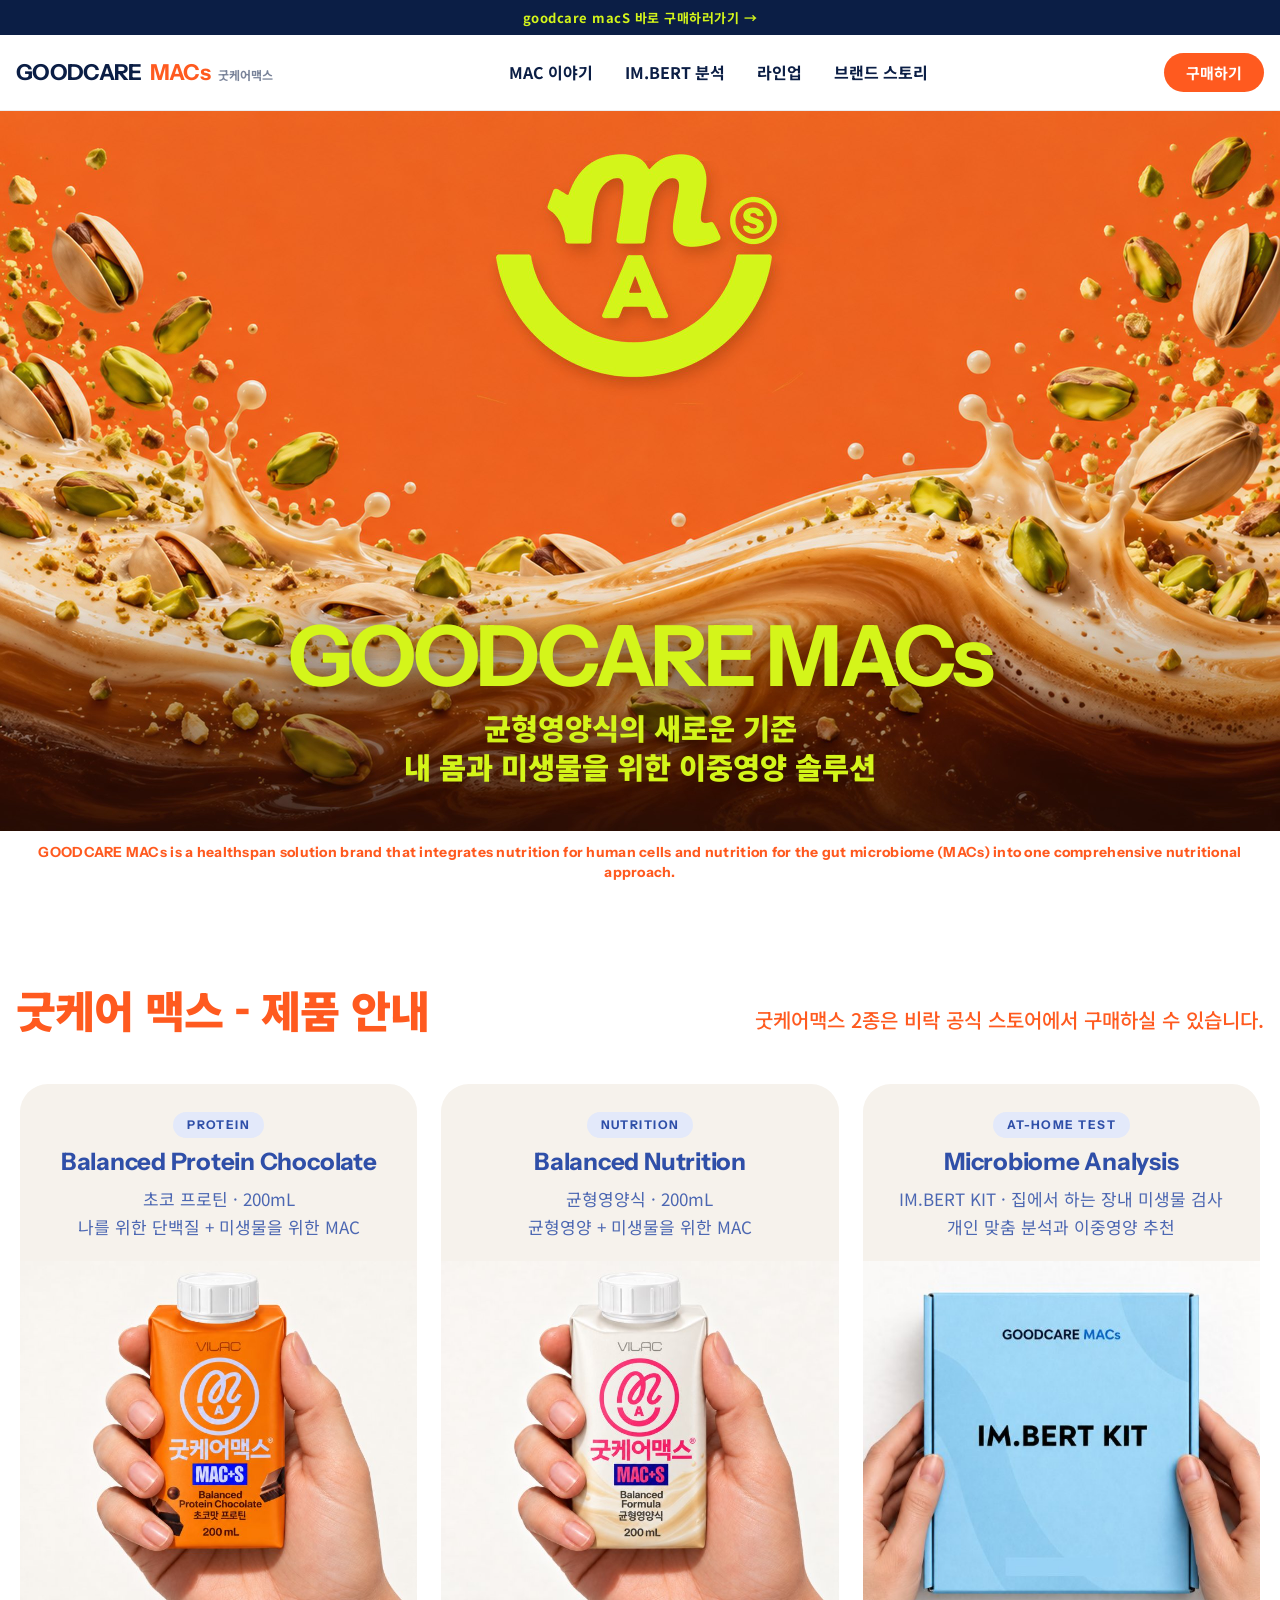
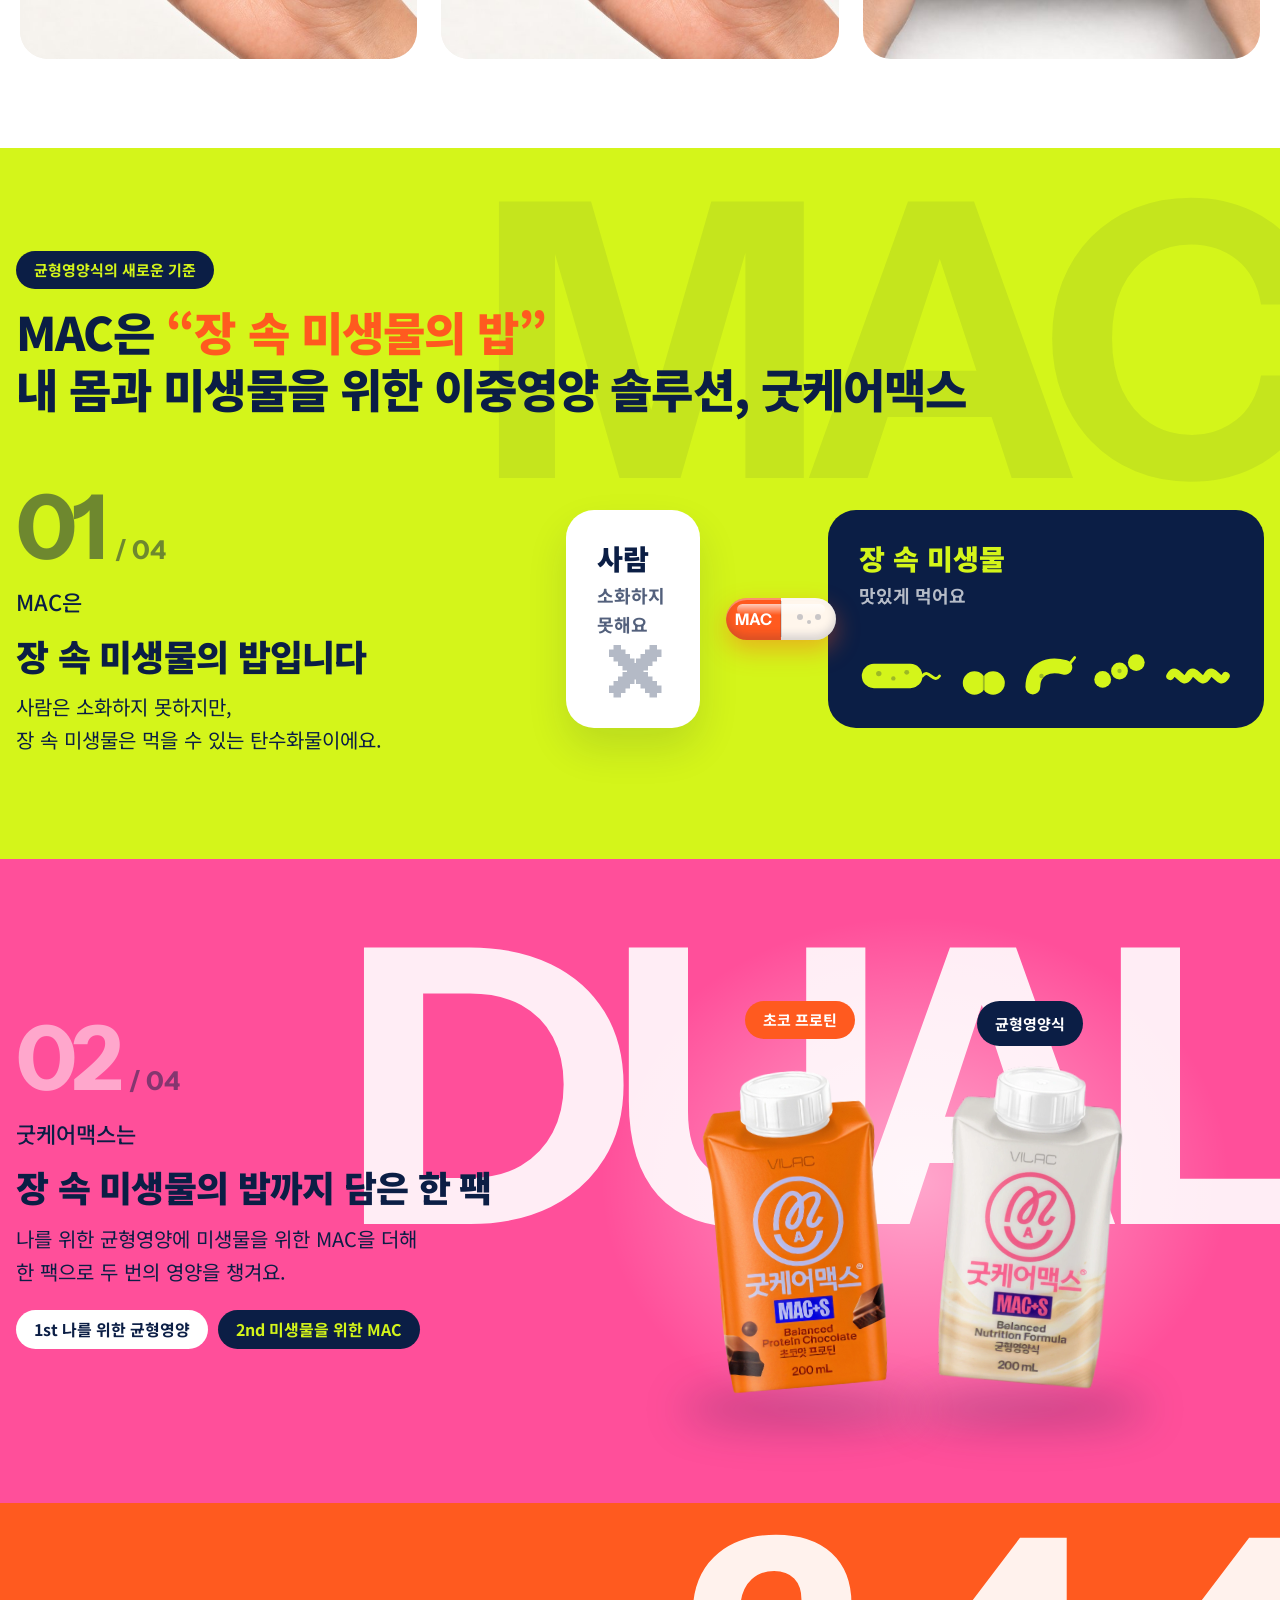
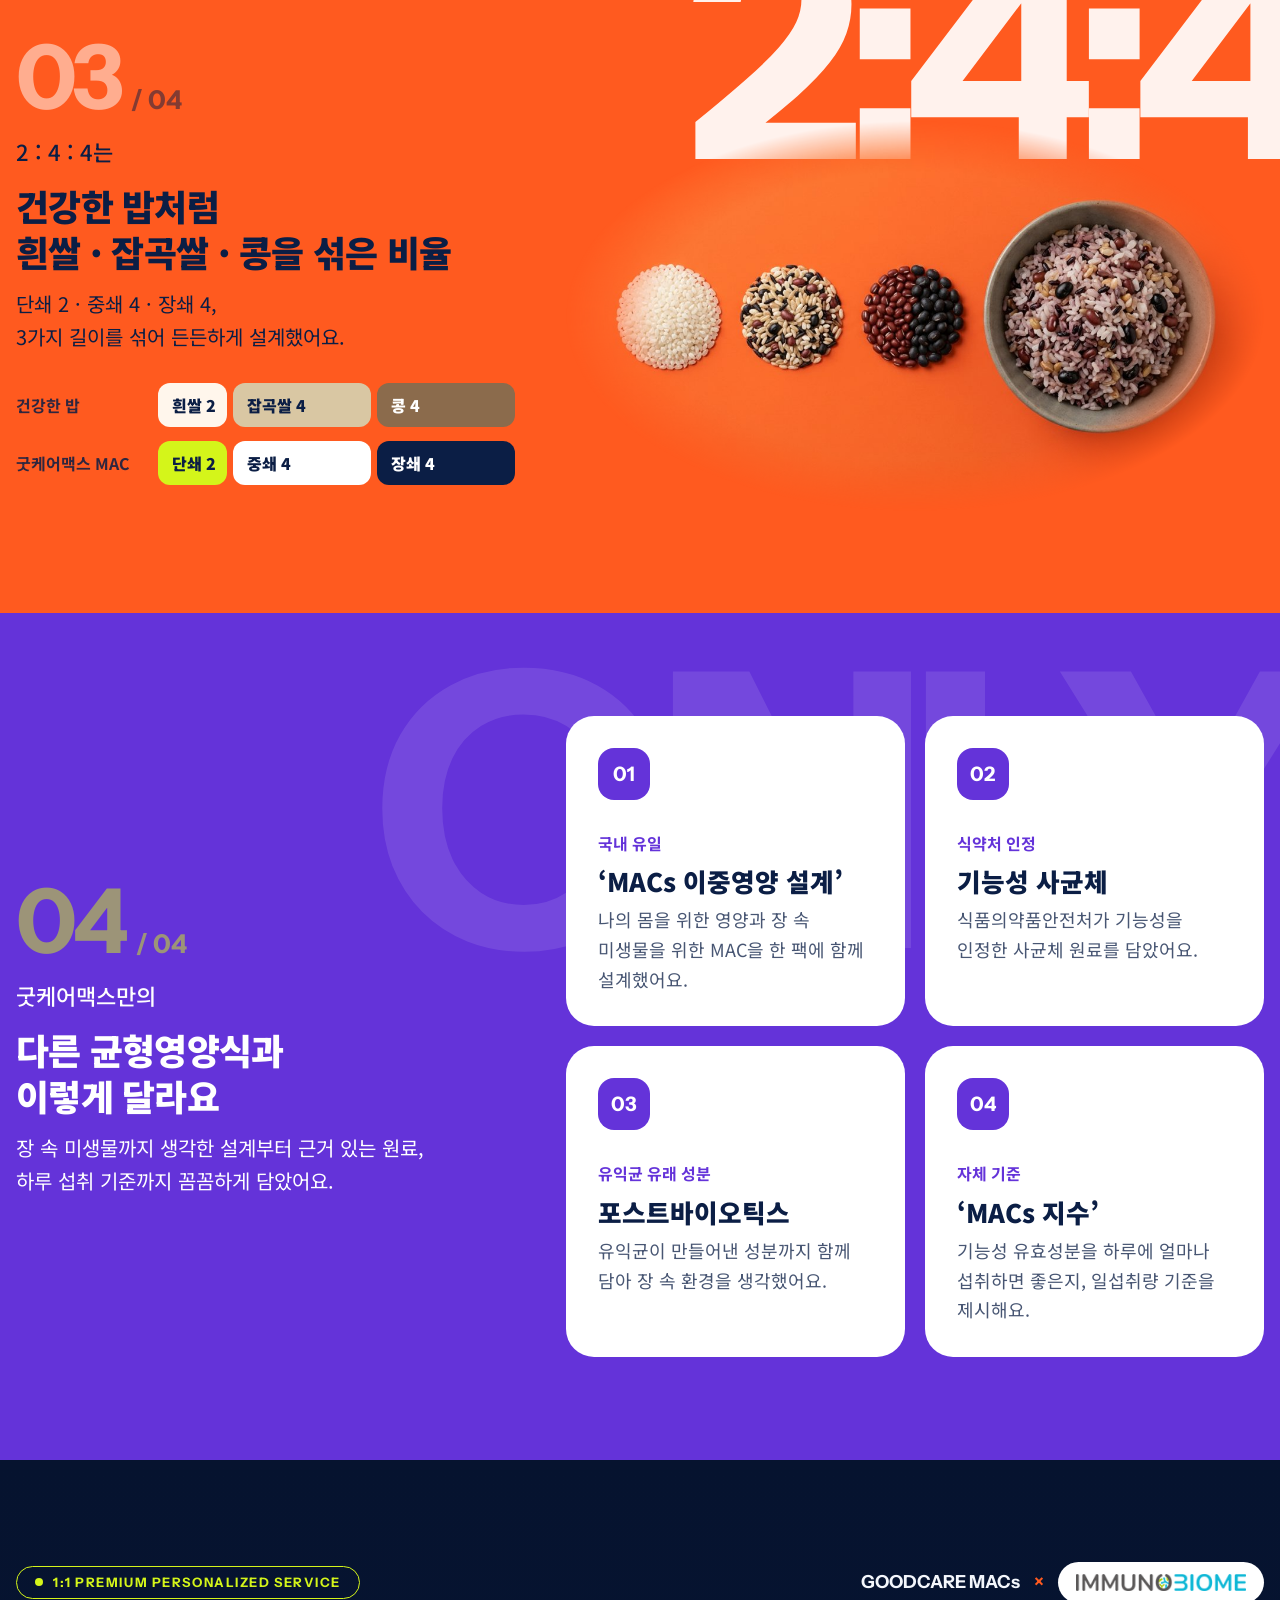
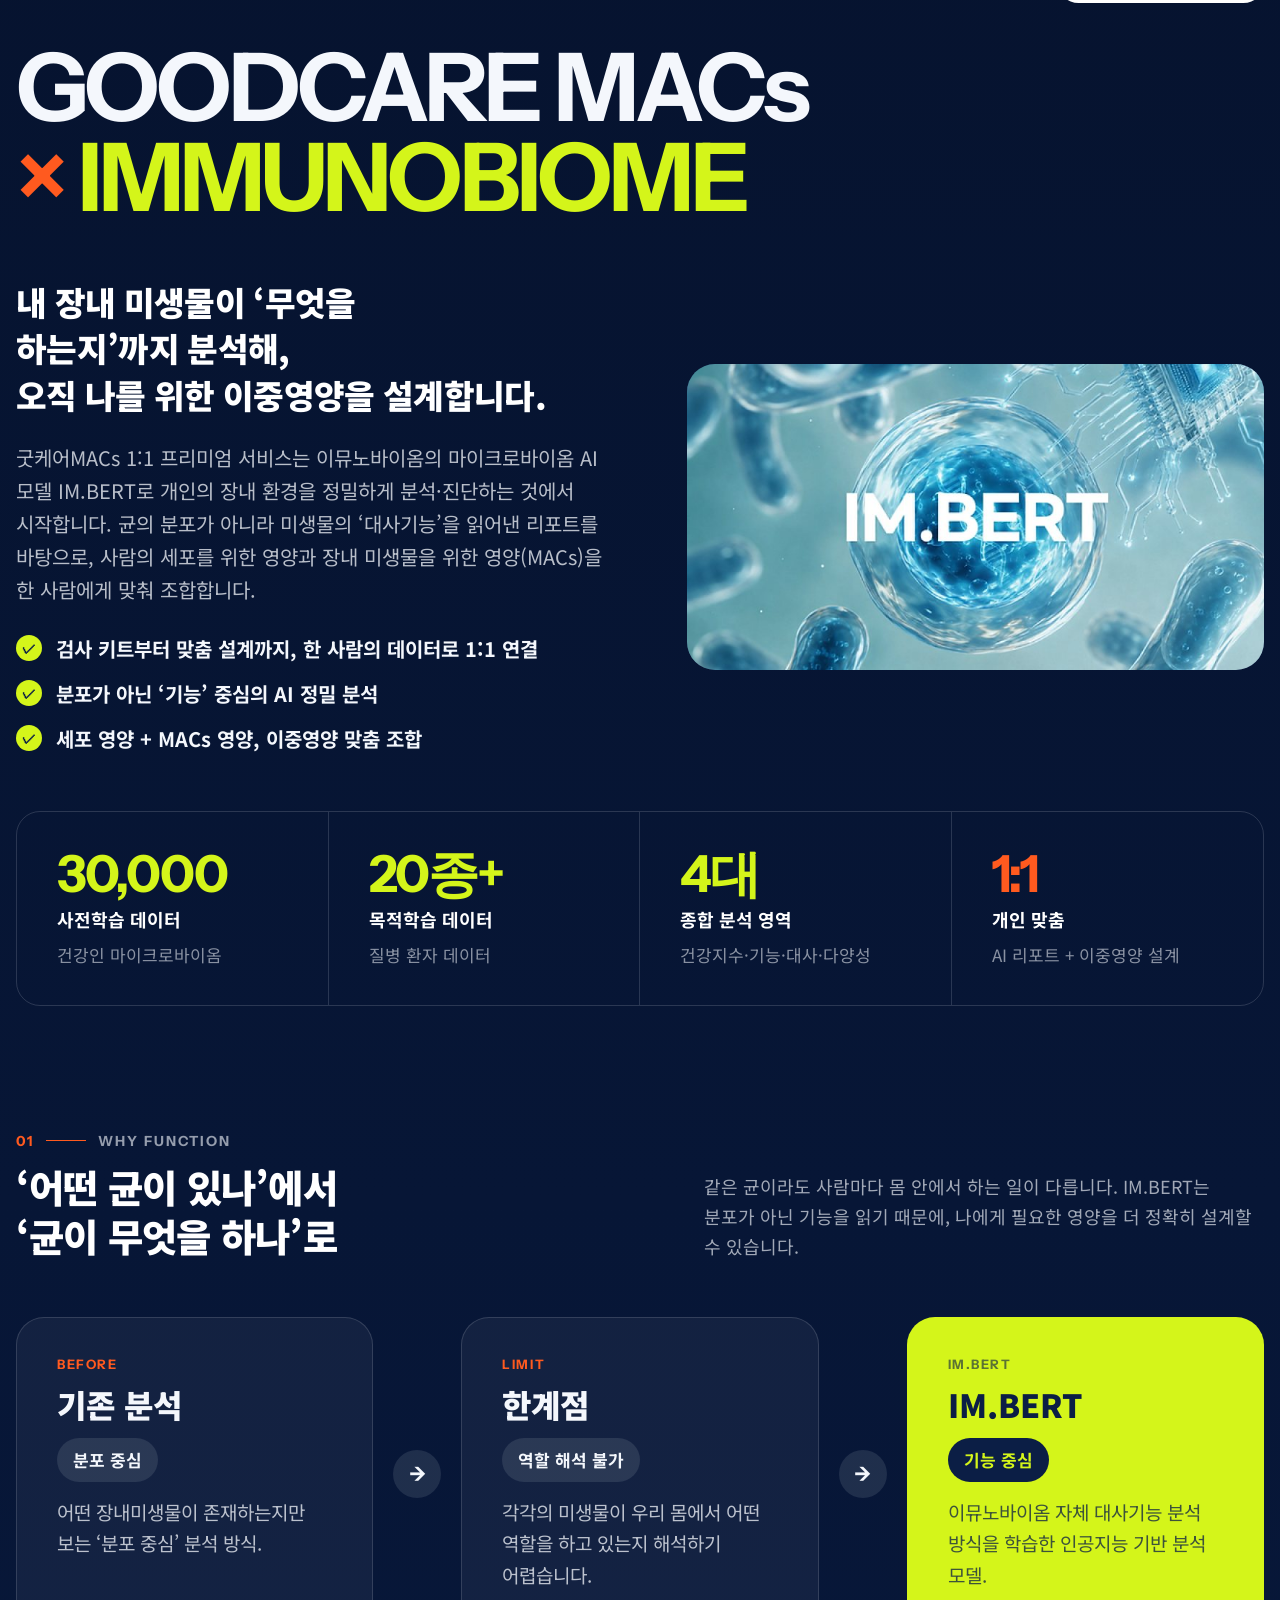
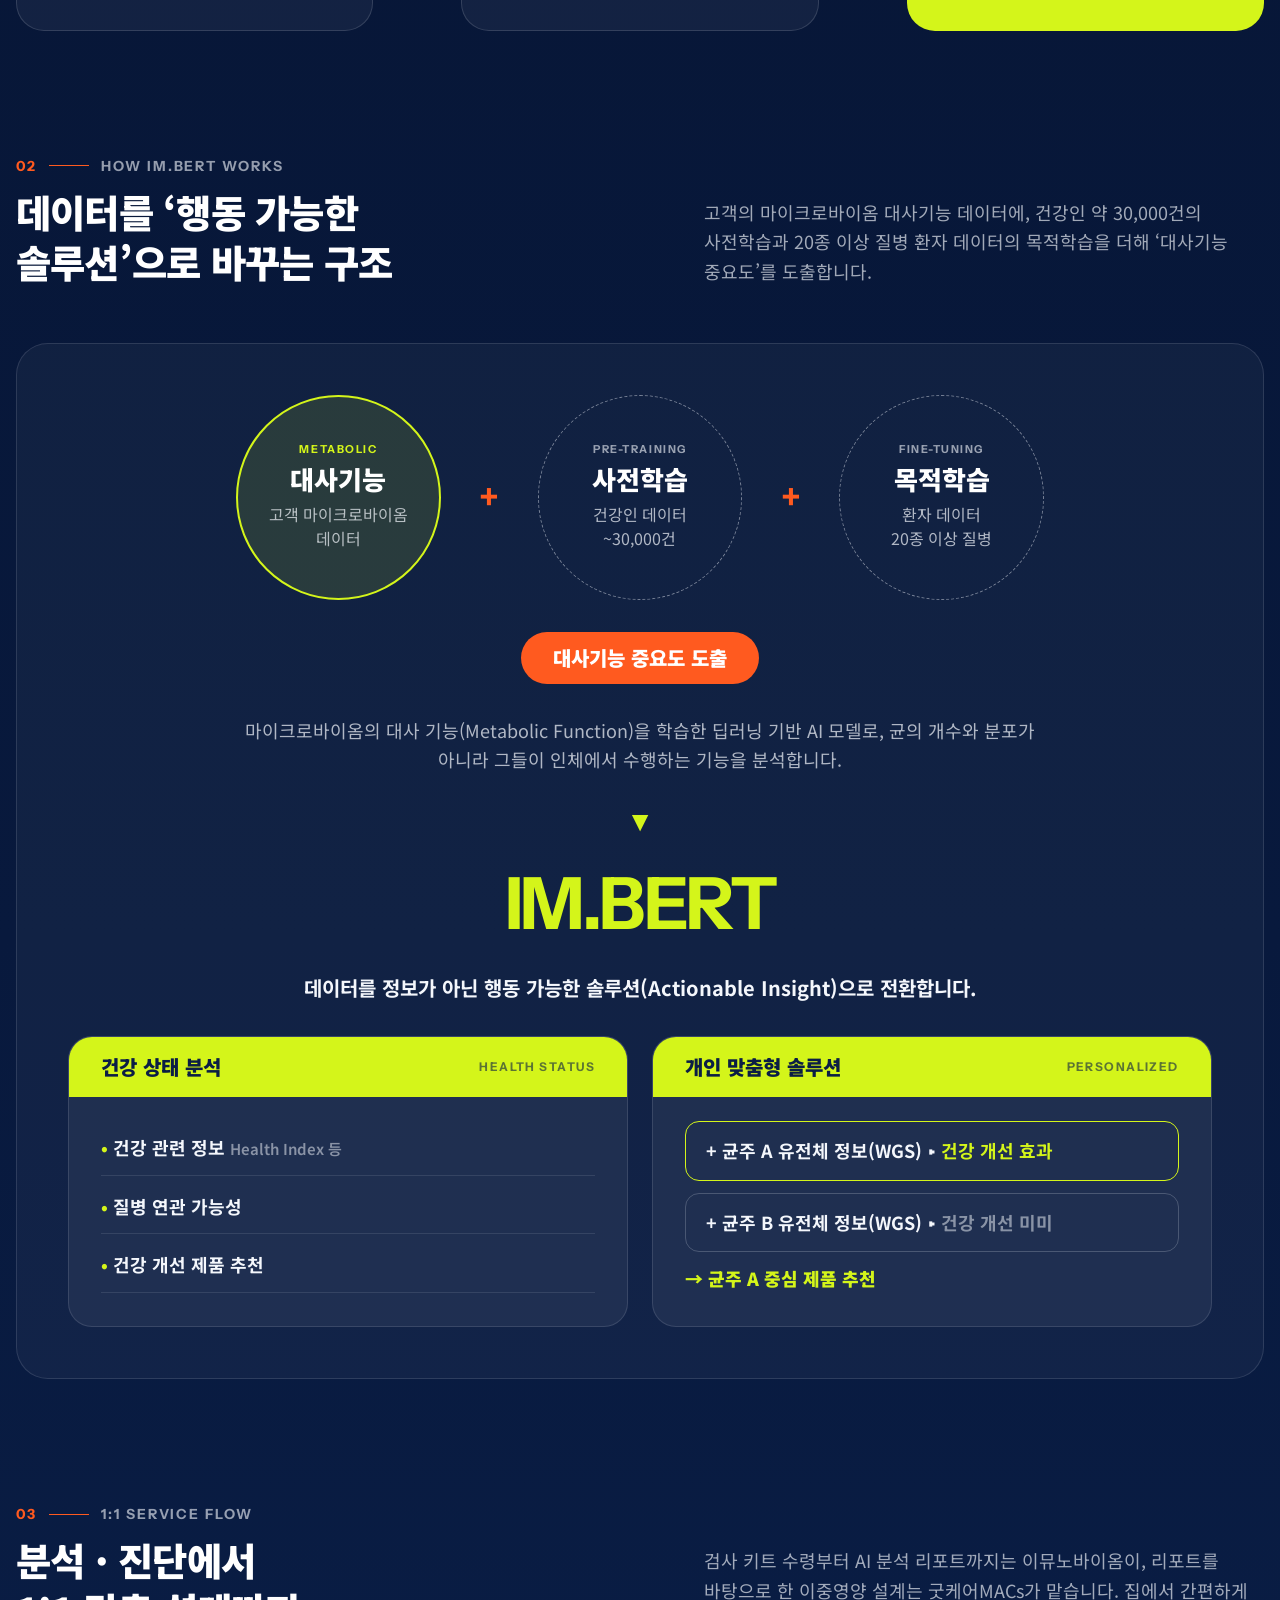
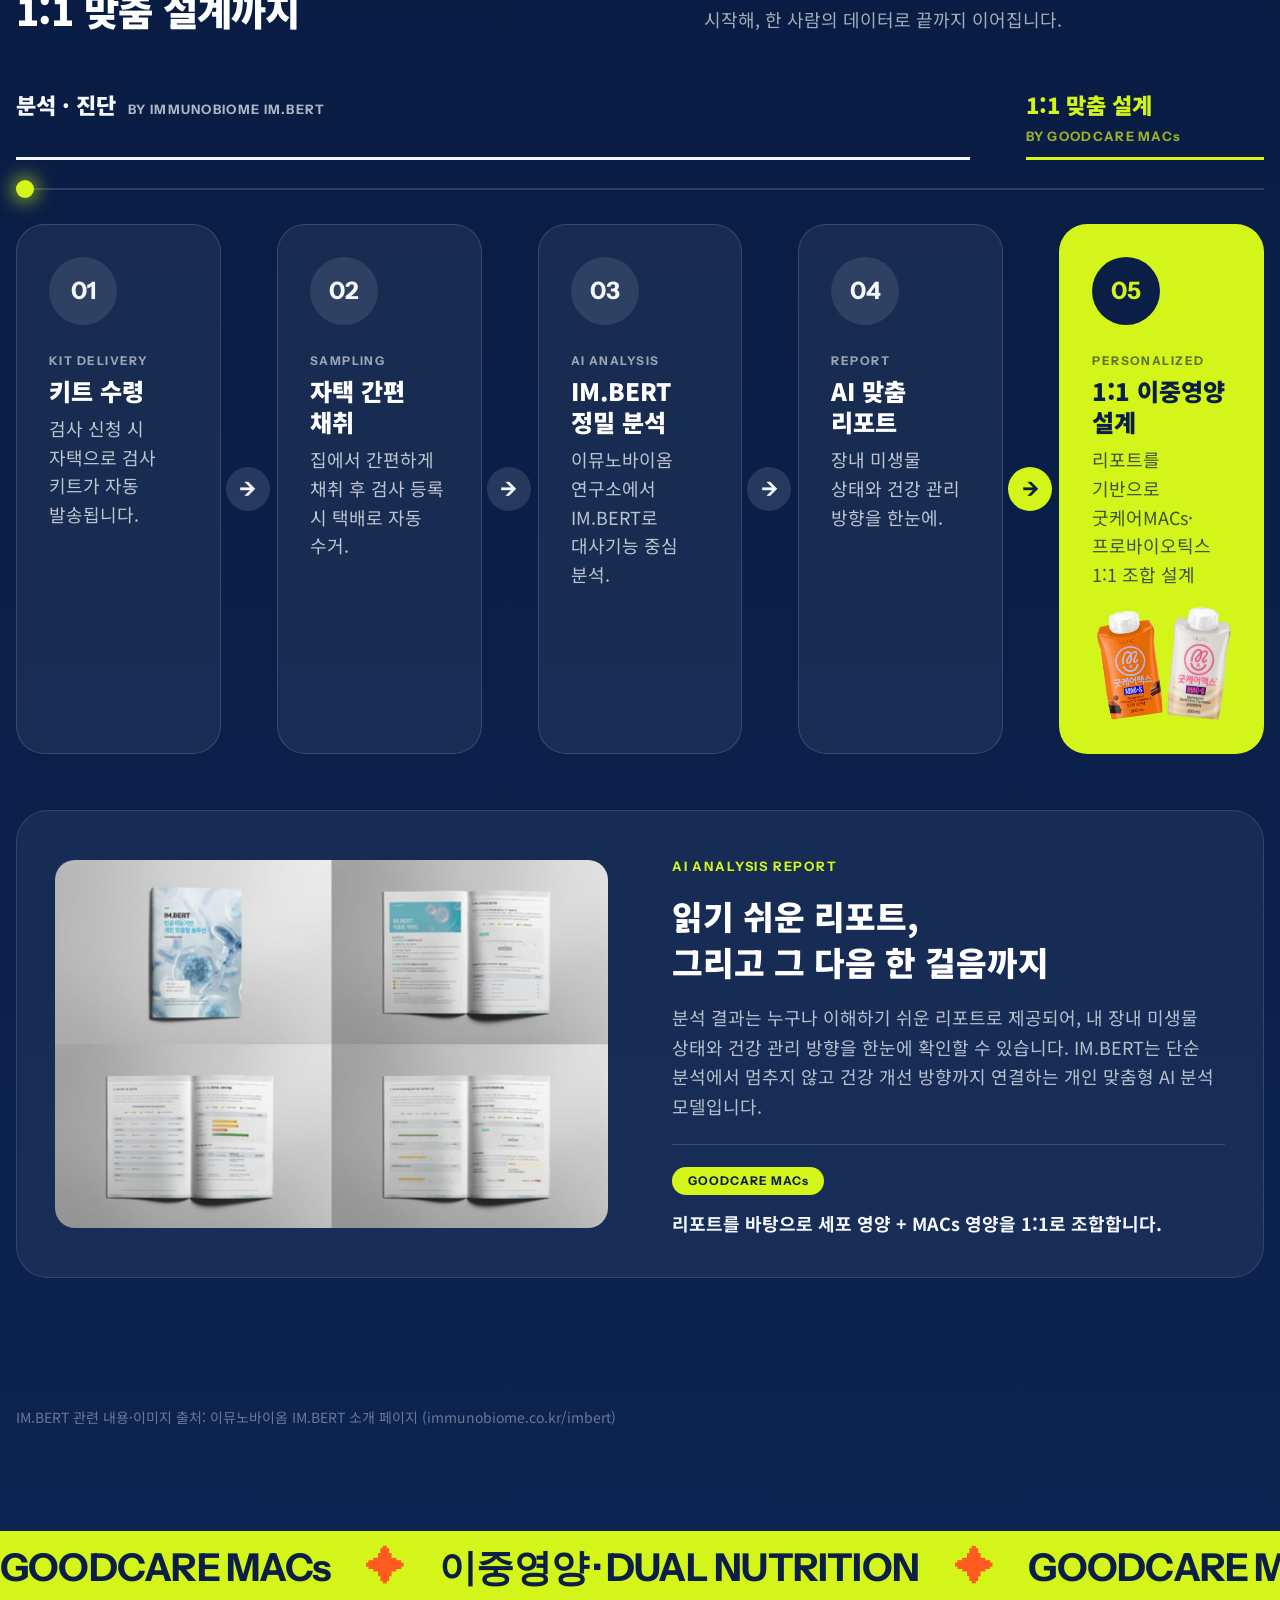
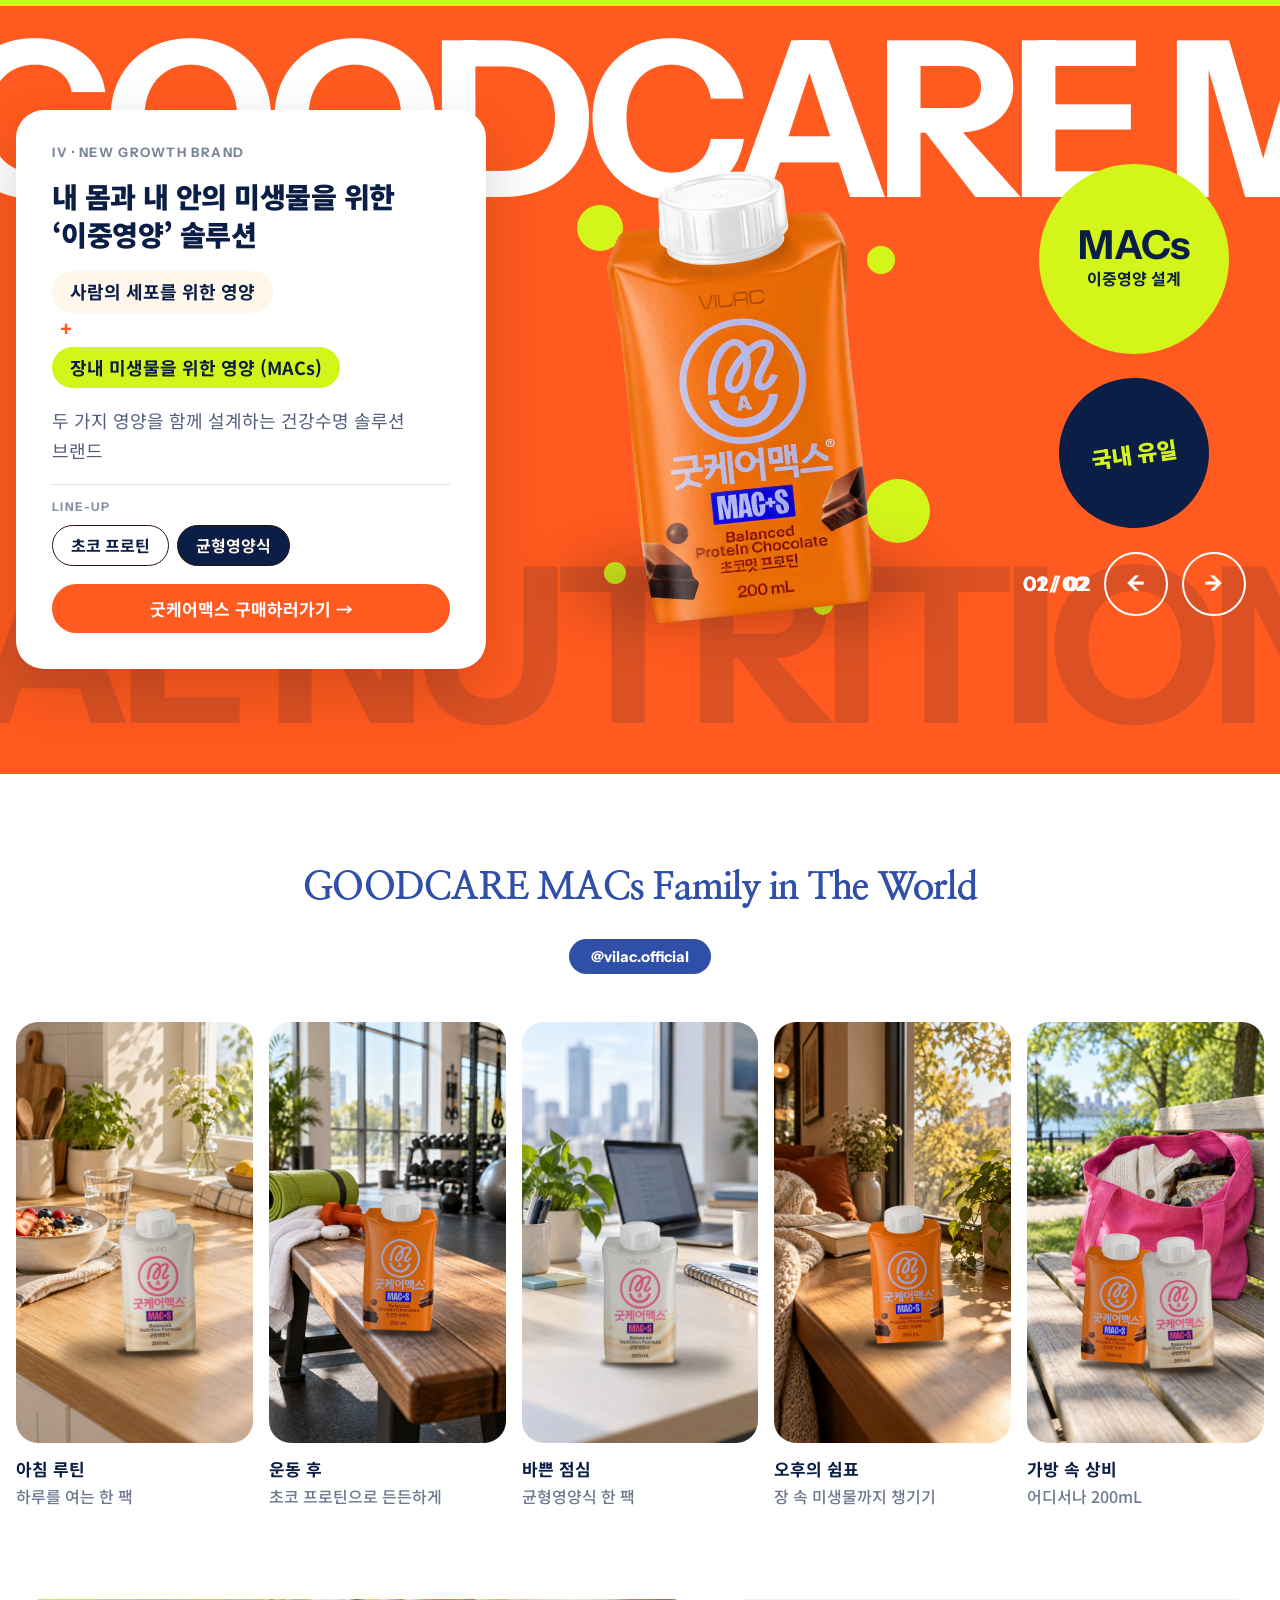
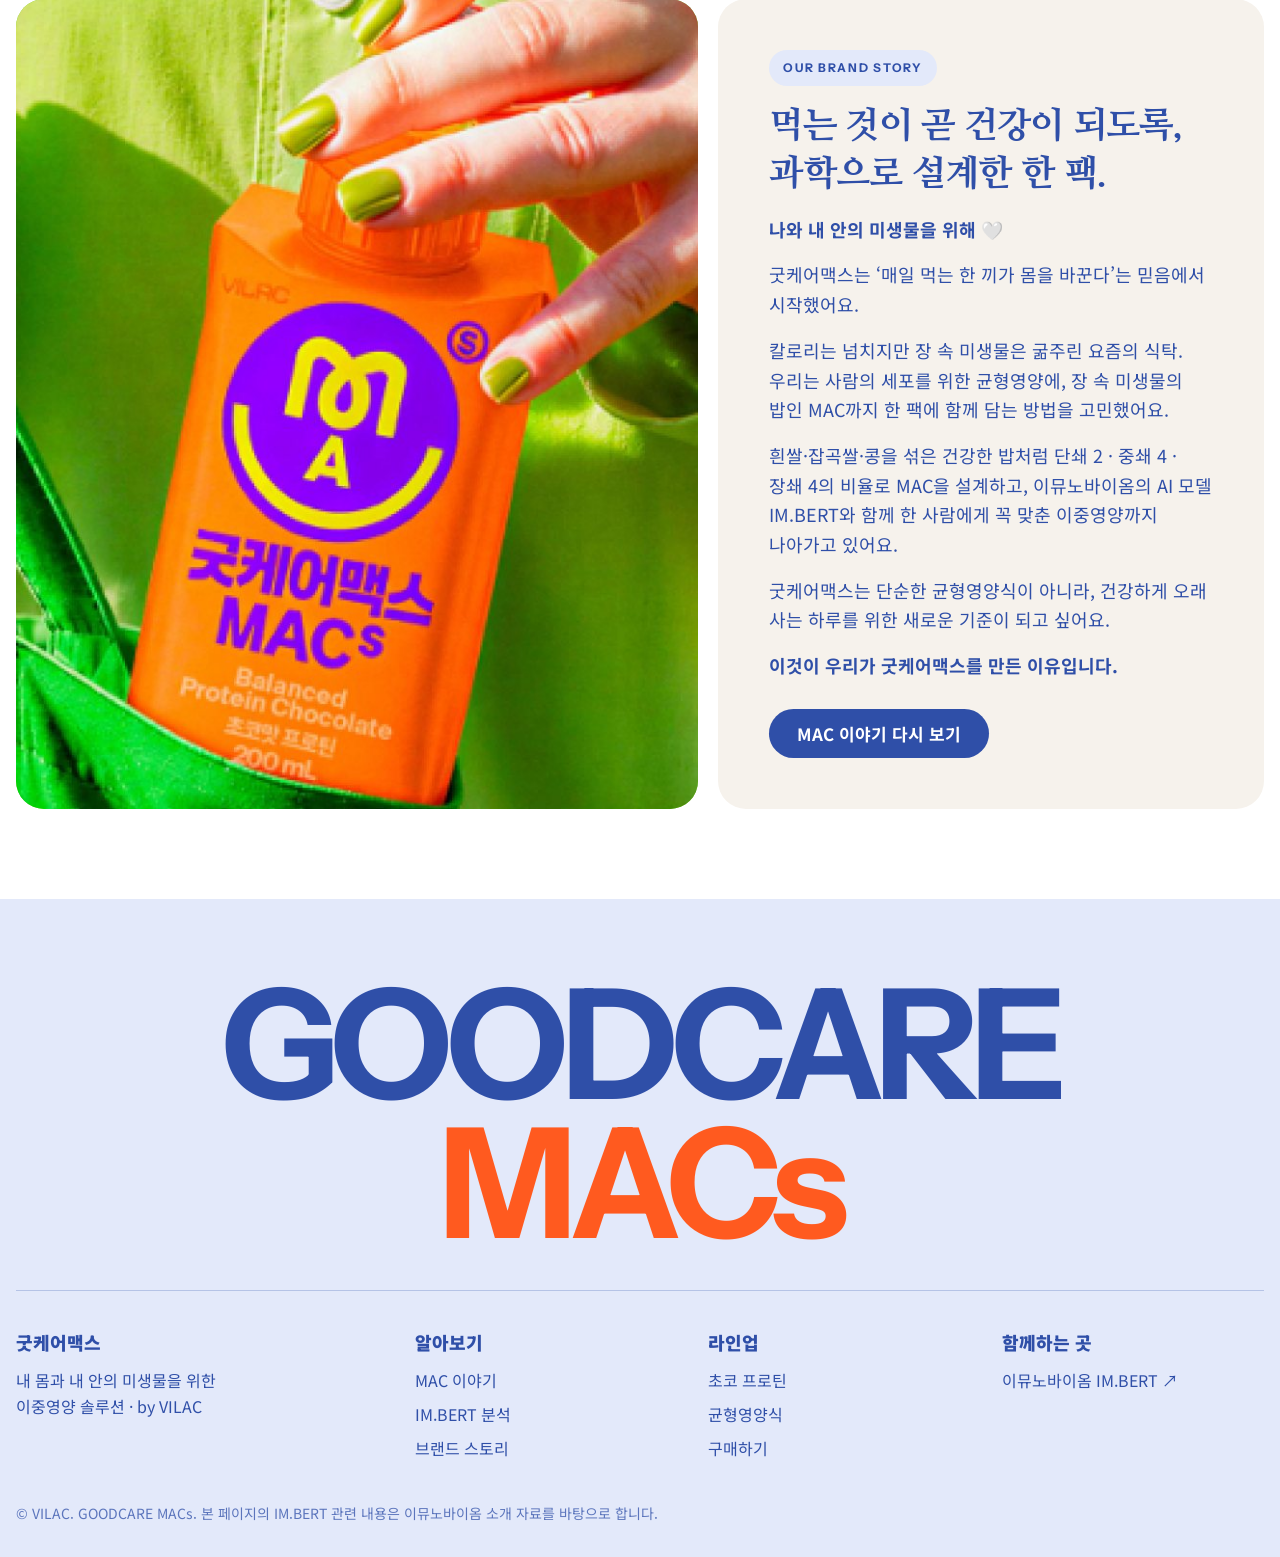
==== index.html @ a6aa8fbf "히어로 배경을 피스타치오 단백질 라떼로 교체 GPT로 만든 라떼 웨이브 + 흩뿌린 피스타치오 배경에 원본 MACs 로고를 얹음  Co-Authored-By: Claude Opus " ====
<!DOCTYPE html>
<html lang="ko">
<head>
<meta charset="utf-8">
<meta name="viewport" content="width=device-width, initial-scale=1, viewport-fit=cover">
<meta name="description" content="굿케어맥스(GOODCARE MACs) — 내 몸과 장 속 미생물을 위한 이중영양 솔루션. 이뮤노바이옴 IM.BERT 1:1 개인맞춤 서비스.">
<meta property="og:title" content="GOODCARE MACs 굿케어맥스">
<meta property="og:description" content="균형영양식의 새로운 기준, 내 몸과 미생물을 위한 이중영양 솔루션">
<meta property="og:image" content="assets/gcm-hero-latte.jpg">
<title>GOODCARE MACs</title>
<link rel="preconnect" href="https://fonts.googleapis.com">
<link rel="preconnect" href="https://fonts.gstatic.com" crossorigin>
<link rel="stylesheet" href="https://fonts.googleapis.com/css2?family=Instrument+Sans:wght@500;600;700&family=Noto+Sans+KR:wght@400;500;700;900&family=Nanum+Myeongjo:wght@800&display=swap">
<style>
/* Layout: full-bleed color bands stacked like the Figma page; each band holds a centered 1680px stage. */
:root{
  --lime:#D4F51A; --orange:#FF5A1F; --pink:#FF4F9A; --purple:#6433D9;
  --navy:#08193D; --ink:#0B1E45; --cream:#FFF6EC; --paper:#FFFFFF; --mist:#F4F7FC;
  --display:"Instrument Sans","Helvetica Neue",Arial,sans-serif;
  --kr:"Noto Sans KR","Apple SD Gothic Neo","Malgun Gothic",sans-serif;
  --serif:"Nanum Myeongjo","AppleMyungjo",serif;
  --wrap:1680px;
  color-scheme:light;
}
*{box-sizing:border-box}
body{margin:0}
:root{padding-top:env(safe-area-inset-top,0px);padding-bottom:env(safe-area-inset-bottom,0px)}
html{scroll-behavior:smooth}
body{word-break:keep-all;background:var(--cream);color:var(--ink);font-family:var(--kr);font-size:18px;line-height:1.65;-webkit-font-smoothing:antialiased;overflow-x:hidden}
body::before{content:"";position:fixed;inset:0 0 auto;height:env(safe-area-inset-top,0px);z-index:60;background:var(--paper)}
h1,h2,h3{margin:0;text-wrap:balance;letter-spacing:-.02em}
p{margin:0}
a{color:inherit}
img{max-width:100%;display:block}
:focus-visible{outline:3px solid var(--lime);outline-offset:3px;border-radius:6px}
.band{padding-left:max(16px,env(safe-area-inset-left,0px));padding-right:max(16px,env(safe-area-inset-right,0px));position:relative;overflow:hidden}
.wrap{max-width:var(--wrap);margin:0 auto;position:relative}
.eyebrow{font-family:var(--display);font-weight:700;font-size:13px;letter-spacing:.14em;text-transform:uppercase}
.btn{display:inline-flex;align-items:center;gap:10px;border:0;border-radius:999px;padding:16px 28px;font:700 17px/1 var(--kr);cursor:pointer;text-decoration:none;transition:transform .2s ease, box-shadow .2s ease}
.btn:hover{transform:translateY(-2px)}
.chip{display:inline-flex;align-items:center;gap:8px;border-radius:999px;padding:10px 18px;font-weight:700;font-size:16px;line-height:1.2}
.num{font-family:var(--display);font-weight:700;letter-spacing:-.05em;line-height:.9}

/* image slots (swapped for real images on upload) */
.slot{position:relative;background:repeating-linear-gradient(135deg,rgba(11,30,69,.06) 0 12px,rgba(11,30,69,.02) 12px 24px),var(--slot-bg,#EDE7DD);display:flex;align-items:flex-end;overflow:hidden}
.slot::after{content:attr(data-file);font:600 12px/1 var(--display);letter-spacing:.08em;color:rgba(11,30,69,.55);background:rgba(255,255,255,.8);padding:6px 10px;border-radius:999px;margin:12px}
.slot.dark{--slot-bg:#13295A;background:repeating-linear-gradient(135deg,rgba(255,255,255,.07) 0 12px,rgba(255,255,255,.02) 12px 24px),#13295A}
.slot img{position:absolute;inset:0;width:100%;height:100%;object-fit:cover}
.slot:has(img)::after{display:none}
.slot:has(img){background:transparent}

/* ---------- header ---------- */
.topbar{background:var(--ink);color:var(--lime);text-align:center;font:700 13px/1 var(--kr);padding-block:11px;letter-spacing:.04em}
header.site{position:sticky;top:env(safe-area-inset-top,0px);z-index:50;background:var(--paper);border-bottom:1px solid rgba(11,30,69,.08)}
.nav{display:flex;align-items:center;justify-content:space-between;gap:24px;padding-block:18px}
.logo{font:700 22px/1 var(--display);letter-spacing:-.03em;text-decoration:none;display:flex;align-items:baseline;gap:8px}
.logo b{color:var(--orange)}
.logo small{font:700 12px/1 var(--kr);color:rgba(11,30,69,.55);letter-spacing:0}
.nav ul{display:flex;gap:32px;list-style:none;margin:0;padding:0;font-weight:700;font-size:16px}
.nav ul a{text-decoration:none}
.nav ul a:hover{color:var(--orange)}
.nav .btn{padding:12px 22px;font-size:15px;background:var(--orange);color:#fff;white-space:nowrap}
.logo small{white-space:nowrap}
@media (max-width:560px){.logo small{display:none}.logo{font-size:19px}}
@media (max-width:900px){.nav ul{display:none}}

/* ---------- hero ---------- */
.hero{background:var(--orange);color:#fff}
.hero .stage{position:relative;min-height:clamp(420px,52vw,860px);display:grid;align-items:end}
.hero .slot{position:absolute;inset:0;z-index:0;--slot-bg:#E8501A;background:repeating-linear-gradient(135deg,rgba(255,255,255,.08) 0 14px,rgba(255,255,255,.02) 14px 28px),#E8501A}
.hero .copy{position:relative;z-index:2;padding-block:clamp(40px,6vw,96px);text-align:center;display:grid;gap:14px;justify-items:center}
.hero h1{font:700 clamp(48px,7.4vw,124px)/.9 var(--display);letter-spacing:-.04em;color:var(--lime);text-shadow:0 6px 30px rgba(60,15,0,.35)}
.hero .sub{font:900 clamp(22px,2.6vw,40px)/1.3 var(--kr);color:var(--lime);text-shadow:0 2px 14px rgba(120,30,0,.3)}
.hero-line{background:var(--paper);color:var(--orange);font:700 14px/1.4 var(--display);text-align:center;padding-block:12px;letter-spacing:.02em}

/* ---------- lineup ---------- */
.lineup{background:var(--paper);padding-block:clamp(64px,7vw,120px)}
.lineup .head{display:flex;justify-content:space-between;align-items:end;gap:24px;flex-wrap:wrap;margin-bottom:48px}
.lineup h2{font:900 clamp(32px,3.4vw,52px)/1.2 var(--kr);color:var(--orange)}
.lineup .head p{color:var(--orange)!important;font-weight:500;font-size:20px}
.lineup .head p{max-width:520px;color:rgba(11,30,69,.7)}
.cards{display:grid;grid-template-columns:repeat(3,minmax(0,1fr));gap:24px;max-width:1240px;margin:0 auto}
@media (max-width:900px){.cards{grid-template-columns:1fr;max-width:480px}}
.card{background:#F6F2EC;border-radius:28px;overflow:hidden;display:flex;flex-direction:column;transition:transform .3s ease}
.card:hover{transform:translateY(-6px)}
.card .txt{padding:28px 28px 20px;display:grid;gap:8px;text-align:center}
.card .tag{justify-self:center;font:700 12px/1 var(--display);letter-spacing:.12em;padding:7px 14px;border-radius:999px;background:#E3E9FA;color:#2F4FA8}
.card h3{font:700 24px/1.3 var(--display);color:#2F4FA8;letter-spacing:-.01em}
.card p{font-size:17px;color:#2F4FA8;opacity:.85}
.card .slot{aspect-ratio:1/1;max-width:100%;margin-top:auto}

/* ---------- MAC story bands ---------- */
.mac{padding-block:clamp(64px,8vw,120px)}
.mac .grid{display:grid;grid-template-columns:minmax(0,5fr) minmax(0,7fr);gap:clamp(32px,4vw,72px);align-items:center;position:relative;z-index:2}
@media (max-width:980px){.mac .grid{grid-template-columns:1fr}}
.giant{position:absolute;z-index:1;font:700 clamp(160px,30vw,560px)/.85 var(--display);letter-spacing:-.06em;pointer-events:none;white-space:nowrap;top:4%;right:-2%;animation:drift 8s ease-in-out infinite}
@keyframes drift{50%{transform:translateX(-70px)}}
.step{display:grid;gap:12px;min-width:0}
.step .count{display:flex;align-items:baseline;gap:12px}
.step .count .num{font-size:clamp(72px,7vw,104px)}
.step .count span{font:700 26px/1 var(--display);opacity:.5}
.step .kicker{font-weight:500;font-size:22px}
.step h3{font:900 clamp(30px,2.8vw,44px)/1.3 var(--kr)}
.step p{font-size:20px;max-width:34em}
.mac-intro{display:grid;gap:14px;margin-bottom:clamp(40px,5vw,72px);position:relative;z-index:2}
.mac-intro .chip{justify-self:start;background:var(--ink);color:var(--lime);font-size:15px}
.mac-intro h2{font:900 clamp(32px,3.6vw,58px)/1.25 var(--kr)}
.mac-intro h2 em{font-style:normal;color:var(--orange)}

.m1{background:var(--lime);color:var(--ink)}
.m1 .giant{color:var(--ink);opacity:.07}
.m1 .num{color:var(--ink)}
.duel{display:grid;grid-template-columns:1fr auto 1fr;gap:clamp(12px,2vw,28px);align-items:center;position:relative}
.box{border-radius:28px;padding:clamp(22px,2.4vw,36px);min-height:clamp(200px,17vw,270px);display:flex;flex-direction:column;gap:6px;position:relative}
.box h4{margin:0;font:900 clamp(24px,2.2vw,34px)/1.2 var(--kr)}
.box p{font-weight:700;font-size:18px;opacity:.7}
.human{background:#fff;box-shadow:0 20px 40px rgba(11,30,69,.12);animation:shake 8s infinite}
.human .x{position:absolute;right:28px;bottom:16px;font:700 72px/1 var(--display);color:var(--ink);opacity:.3;animation:xflash 8s infinite}
.microbe{background:var(--ink);color:#fff;animation:munchbox 8s infinite}
.microbe h4{color:var(--lime)}
.dots{display:flex;gap:18px;align-items:flex-end;margin-top:auto}
.dots i{display:block;border-radius:50%;background:var(--lime);animation:munch 8s infinite}
.dots i:nth-child(1){width:26px;height:26px}.dots i:nth-child(2){width:16px;height:16px;animation-delay:.08s}.dots i:nth-child(3){width:22px;height:22px;animation-delay:.16s}.dots i:nth-child(4){width:14px;height:14px;animation-delay:.24s}.dots i:nth-child(5){width:30px;height:30px;animation-delay:.32s}
.mac-pill{width:clamp(64px,6vw,96px);display:grid;place-items:center}
.mac-pill b{display:inline-block;background:var(--orange);color:#fff;font:700 clamp(18px,1.6vw,24px)/1 var(--display);padding:13px 22px;border-radius:999px;box-shadow:0 8px 24px rgba(255,90,31,.45);animation:pill 8s infinite}
@keyframes pill{0%,6%{transform:translateX(-110%)}8.5%{transform:translateX(-140%)}11%,15%{transform:translateX(-110%)}25%{transform:translateX(170%)}29%{transform:translateX(170%) translateY(40px) scale(0)}94%{transform:translateX(-110%) scale(0)}100%{transform:translateX(-110%) scale(1)}}
@keyframes shake{0%,7.5%,12%,100%{transform:none}8.5%{transform:translateX(-8px)}9.7%{transform:translateX(8px)}10.8%{transform:translateX(-5px)}}
@keyframes xflash{0%,7.5%,18%,100%{opacity:.3;color:var(--ink)}9%{opacity:1;color:var(--orange)}}
@keyframes munch{0%,27%,40%,100%{transform:none}30%{transform:translateY(-16px) scale(1.25)}34%{transform:translateY(0) scale(1.1)}36%{transform:translateY(-8px)}}
@keyframes munchbox{0%,26%,34%,100%{transform:none}29%{transform:scale(1.04)}}
@media (max-width:640px){.duel{grid-template-columns:1fr}.mac-pill{width:auto;padding-block:4px}.mac-pill b{animation:none}}

.m2{background:var(--pink);color:var(--ink)}
.m2 .giant{color:#fff;opacity:.9;top:10%}
.m2 .num{color:#fff}
.chips{display:flex;flex-wrap:wrap;gap:10px;margin-top:10px}
.packs{display:flex;justify-content:center;gap:clamp(16px,3vw,56px);position:relative;padding-top:40px}
.packs::before{content:"";position:absolute;inset:-10% 5%;background:radial-gradient(closest-side,rgba(255,255,255,.5),rgba(255,255,255,0));z-index:0}
.pack{position:relative;z-index:1;display:grid;justify-items:center;gap:14px;animation:rise 8s cubic-bezier(.2,.8,.2,1) infinite}
.pack:nth-child(2){animation-delay:.28s}
.pack .chip{font-size:15px}
.pack svg,.pack img{width:clamp(130px,15vw,280px);height:auto;filter:drop-shadow(0 30px 30px rgba(11,30,69,.25))}
.pack.c svg,.pack.c img{transform:rotate(-5deg)}.pack.b svg,.pack.b img{transform:rotate(5deg)}
@keyframes rise{0%,3%{transform:translateY(120%);opacity:0}15%{transform:translateY(0);opacity:1}32%{transform:translateY(-16px)}48%{transform:none}64%{transform:translateY(-16px)}80%,90%{transform:none;opacity:1}98%,100%{transform:translateY(120%);opacity:0}}

.m3{background:var(--orange);color:var(--ink)}
.m3 .giant{color:#fff;opacity:.92;font-size:clamp(140px,24vw,440px);top:2%}
.m3 .num{color:#fff}
.m3 .visual{position:relative;padding-top:clamp(60px,9vw,200px)}
.m3 .visual .slot{aspect-ratio:1180/659;max-width:100%;border-radius:32px;--slot-bg:#F26A33;background:repeating-linear-gradient(135deg,rgba(255,255,255,.1) 0 14px,rgba(255,255,255,.03) 14px 28px),#F26A33;-webkit-mask-image:radial-gradient(closest-side,#000 74%,transparent 100%);mask-image:radial-gradient(closest-side,#000 74%,transparent 100%)}
.ratio{display:grid;gap:14px;margin-top:18px;max-width:640px}
.ratio .row{display:grid;grid-template-columns:130px 1fr;align-items:center;gap:12px}
.ratio .row>span{font-weight:700;font-size:16px;opacity:.85}
.bar{display:grid;grid-template-columns:2fr 4fr 4fr;gap:6px}
.bar i{display:block;height:44px;border-radius:12px;font:900 16px/44px var(--kr);font-style:normal;padding-left:14px;white-space:nowrap;overflow:hidden;transform-origin:left;animation:fill 8s cubic-bezier(.2,.8,.2,1) infinite}
.bar i:nth-child(2){animation-delay:.2s}.bar i:nth-child(3){animation-delay:.4s}
.bar.macbar i:nth-child(1){animation-delay:.6s}.bar.macbar i:nth-child(2){animation-delay:.8s}.bar.macbar i:nth-child(3){animation-delay:1s}
@keyframes fill{0%,6%{transform:scaleX(.02)}14%,92%{transform:scaleX(1)}99%,100%{transform:scaleX(.02)}}
@media (max-width:560px){.ratio .row{grid-template-columns:1fr}}

.m4{background:var(--purple);color:#fff}
.m4 .giant{color:#fff;opacity:.1}
.m4 .num{color:var(--lime)}.m4 .count span{color:var(--lime)}
.usp{display:grid;grid-template-columns:repeat(2,minmax(0,1fr));gap:20px}
@media (max-width:640px){.usp{grid-template-columns:1fr}}
.usp article{background:#fff;color:var(--ink);border-radius:28px;padding:32px;display:grid;gap:8px;align-content:start;animation:usp 8s infinite}
.usp article:nth-child(2){animation-delay:2s}.usp article:nth-child(3){animation-delay:4s}.usp article:nth-child(4){animation-delay:6s}
.usp .badge{width:52px;height:52px;border-radius:16px;background:var(--purple);color:#fff;display:grid;place-items:center;font:700 20px/1 var(--display);margin-bottom:22px}
.usp .k{color:var(--purple);font-weight:700;font-size:16px}
.usp h4{margin:0;font:900 clamp(24px,2vw,30px)/1.3 var(--kr)}
.usp p{font-size:18px;opacity:.75}
@keyframes usp{0%{background:var(--lime);transform:scale(1.03)}22%{background:var(--lime);transform:scale(1.03)}26%,100%{background:#fff;transform:none}}

/* ---------- IM.BERT ---------- */
.imb{background:linear-gradient(180deg,#06132F 0%,#08193D 55%,#0C2451 100%);color:var(--mist);padding-block:clamp(72px,8vw,140px)}
.imb .wrap{display:grid;gap:clamp(96px,10vw,160px)}
.imb .top{display:flex;justify-content:space-between;align-items:center;gap:16px;flex-wrap:wrap}
.premium{display:inline-flex;align-items:center;gap:10px;border:1px solid var(--lime);color:var(--lime);border-radius:999px;padding:9px 18px;font:700 13px/1 var(--display);letter-spacing:.12em}
.premium i{width:8px;height:8px;border-radius:50%;background:var(--lime);animation:blink 2s infinite}
@keyframes blink{50%{opacity:.25}}
.lockup{display:flex;align-items:center;gap:14px;font:700 18px/1 var(--display)}
.lockup .x{color:var(--orange)}
.lockup .logo-chip{background:#fff;color:#1E8E86;border-radius:999px;padding:12px 18px;font:700 15px/1 var(--display);letter-spacing:.02em}
.imb h2.title{font:700 clamp(54px,7.4vw,132px)/.95 var(--display);letter-spacing:-.04em;margin-top:40px}
.imb h2.title span{display:block;color:var(--lime)}
.imb h2.title span b{color:var(--orange);display:inline-block;animation:spin 8s linear infinite;margin-right:.15em}
@keyframes spin{to{transform:rotate(-180deg)}}
.intro{display:grid;grid-template-columns:minmax(0,1fr) minmax(0,.95fr);gap:clamp(32px,5vw,80px);align-items:center;margin-top:56px}
@media (max-width:980px){.intro{grid-template-columns:1fr}}
.intro h3{font:900 clamp(28px,2.6vw,44px)/1.4 var(--kr);color:#fff}
.intro p{opacity:.75;font-size:20px;margin-top:22px;max-width:46em}
.checks{list-style:none;padding:0;margin:26px 0 0;display:grid;gap:12px;font-weight:700;font-size:20px}
.checks li{display:flex;gap:14px;align-items:center}
.checks li::before{content:"✓";flex:none;width:26px;height:26px;border-radius:50%;background:var(--lime);color:var(--ink);display:grid;place-items:center;font:700 14px/1 var(--display)}
.intro .slot{aspect-ratio:800/424;max-width:100%;border-radius:28px}
.metrics{display:grid;grid-template-columns:repeat(4,minmax(0,1fr));border:1px solid rgba(244,247,252,.15);border-radius:24px;margin-top:56px}
.metrics div{padding:36px 40px;border-right:1px solid rgba(244,247,252,.15);display:grid;gap:6px}
.metrics div:last-child{border-right:0}
.metrics b{font:700 clamp(44px,4vw,64px)/1 var(--display);letter-spacing:-.04em;color:var(--lime)}
.metrics div:last-child b{color:var(--orange)}
.metrics span{font-weight:700;font-size:18px;color:#fff}
.metrics small{font-size:17px;opacity:.55}
@media (max-width:900px){.metrics{grid-template-columns:repeat(2,minmax(0,1fr))}.metrics div:nth-child(2){border-right:0}.metrics div:nth-child(-n+2){border-bottom:1px solid rgba(244,247,252,.15)}}
@media (max-width:480px){.metrics div{padding:26px 22px}}
.sec-head{display:flex;justify-content:space-between;align-items:end;gap:24px;flex-wrap:wrap;margin-bottom:56px}
.sec-head .lb{display:flex;align-items:center;gap:12px;margin-bottom:14px}
.sec-head .lb b{color:var(--orange);font:700 14px/1 var(--display);letter-spacing:.1em}
.sec-head .lb i{width:40px;height:1px;background:var(--orange)}
.sec-head .lb span{font:700 14px/1 var(--display);letter-spacing:.14em;opacity:.6}
.sec-head h3{font:900 clamp(32px,3vw,52px)/1.3 var(--kr);color:#fff}
.sec-head p{max-width:560px;opacity:.65;font-size:18px}
.compare{display:grid;grid-template-columns:minmax(0,1fr) auto minmax(0,1fr) auto minmax(0,1fr);gap:20px;align-items:stretch}
.compare article{border-radius:28px;padding:40px;display:grid;gap:14px;align-content:start;background:rgba(244,247,252,.05);border:1px solid rgba(244,247,252,.14)}
.compare article.on{background:var(--lime);color:var(--ink);border-color:transparent;animation:pulse 8s infinite 2.4s}
.compare .en{font:700 13px/1 var(--display);letter-spacing:.12em;color:var(--orange)}
.compare .on .en{color:var(--ink);opacity:.6}
.compare h4{margin:0;font:900 32px/1.2 var(--kr)}
.compare .pill{justify-self:start;border-radius:999px;padding:8px 16px;background:rgba(244,247,252,.1);font-weight:700;font-size:17px}
.compare .on .pill{background:var(--ink);color:var(--lime)}
.compare p{font-size:19px;opacity:.75}
.compare .arr{align-self:center;width:48px;height:48px;border-radius:50%;background:rgba(244,247,252,.1);display:grid;place-items:center;font:700 20px/1 var(--display);animation:pulse 8s infinite 1s}
.compare .arr:nth-of-type(2){animation-delay:1.8s}
@keyframes pulse{0%,4%,12%,100%{transform:none}7%{transform:scale(1.18)}}
@media (max-width:980px){.compare{grid-template-columns:1fr}.compare .arr{justify-self:center;transform:rotate(90deg);animation:none}}
.diagram{border:1px solid rgba(244,247,252,.12);background:rgba(244,247,252,.04);border-radius:32px;padding:clamp(32px,4vw,64px);display:grid;justify-items:center;gap:32px;text-align:center}
.nodes{display:flex;align-items:center;gap:clamp(12px,3vw,40px);flex-wrap:wrap;justify-content:center}
.node{width:clamp(180px,16vw,250px);aspect-ratio:1;border-radius:50%;border:1.5px dashed rgba(244,247,252,.45);display:grid;place-content:center;gap:8px;padding:20px;animation:nodep 8s infinite}
.node:nth-of-type(2){animation-delay:.7s}.node:nth-of-type(3){animation-delay:1.4s}
.node.main{border:2px solid var(--lime);background:rgba(212,245,26,.12)}
.node small{font:700 11px/1 var(--display);letter-spacing:.14em;opacity:.6}
.node.main small{color:var(--lime);opacity:1}
.node b{font:900 26px/1.2 var(--kr);color:#fff}
.node span{font-size:16px;opacity:.7;line-height:1.5}
.nodes .plus{color:var(--orange);font:700 36px/1 var(--display)}
@keyframes nodep{0%,8%,18%,100%{transform:none}12%{transform:scale(1.07)}}
.imp{background:var(--orange);color:#fff;font:900 20px/1 var(--kr);padding:16px 32px;border-radius:999px;animation:pulse 8s infinite 3s}
.diagram .exp{opacity:.7;max-width:46em}
.diagram .big{font:700 clamp(56px,6vw,72px)/1 var(--display);letter-spacing:-.03em;color:var(--lime)}
.outputs{display:grid;grid-template-columns:repeat(2,minmax(0,1fr));gap:24px;width:100%;text-align:left}
@media (max-width:820px){.outputs{grid-template-columns:1fr}}
.outputs section{border-radius:24px;background:rgba(244,247,252,.06);border:1px solid rgba(244,247,252,.12);overflow:hidden}
.outputs header{background:var(--lime);color:var(--ink);display:flex;justify-content:space-between;align-items:center;padding:18px 32px;gap:12px}
.outputs header b{font:900 20px/1.2 var(--kr)}
.outputs header small{font:700 12px/1 var(--display);letter-spacing:.12em;opacity:.6}
.outputs ul{list-style:none;margin:0;padding:24px 32px 32px;display:grid;gap:4px}
.outputs li{padding:12px 0;border-bottom:1px solid rgba(244,247,252,.1);font-weight:700}
.outputs li::before{content:"• ";color:var(--lime)}
.strain{display:grid;gap:12px;padding:24px 32px 32px}
.strain div{border:1px solid rgba(244,247,252,.2);border-radius:14px;padding:14px 20px;font-weight:700;font-size:18px}
.strain div.good{border-color:var(--lime)}
.strain div em{font-style:normal;color:var(--lime)}
.strain div.bad em{color:rgba(244,247,252,.5)}
.strain p{color:var(--lime);font-weight:900}
.groups{display:grid;grid-template-columns:4fr 1fr;gap:56px;margin-bottom:28px}
.groups div{border-bottom:3px solid var(--mist);padding-bottom:14px;display:flex;gap:12px;align-items:baseline;flex-wrap:wrap}
.groups div:last-child{border-color:var(--lime);color:var(--lime)}
.groups b{font:900 22px/1.2 var(--kr)}
.groups small{font:700 13px/1 var(--display);letter-spacing:.1em;opacity:.7}
.track{position:relative;height:2px;background:rgba(244,247,252,.15);margin-bottom:34px}
.track i{position:absolute;top:-8px;left:0;width:18px;height:18px;border-radius:50%;background:var(--lime);box-shadow:0 0 18px 4px rgba(212,245,26,.6);animation:signal 8s linear infinite}
@keyframes signal{0%{left:0;opacity:0}4%{opacity:1}72%{left:calc(100% - 18px);opacity:1}80%,100%{left:calc(100% - 18px);opacity:0}}
.flow{display:grid;grid-template-columns:repeat(5,minmax(0,1fr));gap:56px;position:relative}
.flow article{border-radius:28px;padding:32px;background:rgba(244,247,252,.06);border:1px solid rgba(244,247,252,.14);display:grid;gap:8px;align-content:start;position:relative}
.flow article:not(:last-child)::after{content:"→";position:absolute;right:-50px;top:50%;width:44px;height:44px;border-radius:50%;background:rgba(244,247,252,.12);display:grid;place-items:center;font:700 20px/1 var(--display);transform:translateY(-50%)}
.flow article:nth-child(4)::after{background:var(--lime);color:var(--ink)}
.flow .n{width:68px;height:68px;border-radius:50%;background:rgba(244,247,252,.1);display:grid;place-items:center;font:700 24px/1 var(--display);margin-bottom:22px;position:relative}
.flow .n::after{content:"";position:absolute;inset:0;border-radius:50%;border:3px solid var(--lime);opacity:0;animation:ripple 8s infinite}
.flow article:nth-child(2) .n::after{animation-delay:1.15s}.flow article:nth-child(3) .n::after{animation-delay:2.3s}.flow article:nth-child(4) .n::after{animation-delay:3.45s}.flow article:nth-child(5) .n::after{animation-delay:4.6s}
@keyframes ripple{0%,5%{opacity:0;transform:none}6%{opacity:1}17%{opacity:0;transform:scale(1.7)}100%{opacity:0}}
.flow .en{font:700 12px/1 var(--display);letter-spacing:.12em;opacity:.6}
.flow h4{margin:0;font:900 24px/1.3 var(--kr);color:#fff}
.flow p{font-size:18px;opacity:.75;line-height:1.6}
.flow article.last{background:var(--lime);color:var(--ink);border-color:transparent;overflow:hidden}
.flow article.last h4{color:var(--ink)}
.flow article.last .n{background:var(--ink);color:var(--lime)}
.flow .minis{display:flex;justify-content:flex-end;gap:4px;margin-top:8px}
.flow .minis svg,.flow .minis img{width:64px;height:auto}
@media (max-width:1200px){.flow{grid-template-columns:repeat(2,minmax(0,1fr));gap:24px}.flow article::after{display:none}.groups{grid-template-columns:1fr;gap:16px}.track{display:none}}
@media (max-width:560px){.flow{grid-template-columns:1fr}}
.report{margin-top:56px;border-radius:32px;background:rgba(244,247,252,.05);border:1px solid rgba(244,247,252,.12);padding:clamp(24px,3vw,48px);display:grid;grid-template-columns:minmax(0,1fr) minmax(0,1fr);gap:clamp(32px,5vw,72px);align-items:center}
@media (max-width:900px){.report{grid-template-columns:1fr}}
.report .slot{aspect-ratio:3/2;max-width:100%;border-radius:20px}
.report h4{margin:14px 0 18px;font:900 clamp(28px,2.6vw,40px)/1.38 var(--kr);color:#fff}
.report p{opacity:.72}
.report .next{margin-top:22px;padding-top:22px;border-top:1px solid rgba(244,247,252,.15);display:flex;gap:14px;align-items:center;flex-wrap:wrap;font-weight:700}
.report .next span{background:var(--lime);color:var(--ink);border-radius:999px;padding:8px 16px;font:700 12px/1 var(--display);letter-spacing:.08em}
.source{font-size:14px;opacity:.4}

/* ---------- marquee + product stage ---------- */
.marquee{background:var(--lime);overflow:hidden;padding-block:18px}
.marquee .t{display:flex;gap:36px;width:max-content;animation:mq 16s linear infinite;font:700 clamp(28px,3vw,44px)/1 var(--display);letter-spacing:-.02em;white-space:nowrap}
.marquee .t span:nth-child(even){color:var(--orange)}
@keyframes mq{to{transform:translateX(-50%)}}
.pstage{background:var(--orange);color:var(--ink);transition:background-color .8s ease;padding-block:clamp(48px,6vw,96px)}
.pstage[data-f="b"]{background:var(--pink)}
.pstage .gt{position:absolute;left:-4%;top:2%;font:700 clamp(110px,17vw,318px)/.9 var(--display);letter-spacing:-.05em;color:#fff;white-space:nowrap;animation:drift 8s ease-in-out infinite;pointer-events:none}
.pstage .gb{position:absolute;right:-6%;bottom:4%;font:700 clamp(110px,17vw,318px)/.9 var(--display);letter-spacing:-.05em;color:var(--ink);opacity:.14;white-space:nowrap;pointer-events:none}
.pgrid{display:grid;grid-template-columns:minmax(0,470px) minmax(0,1fr) minmax(0,260px);gap:clamp(24px,3vw,48px);align-items:center;position:relative;z-index:2;min-height:clamp(560px,48vw,860px)}
@media (max-width:1100px){.pgrid{grid-template-columns:1fr;justify-items:center}}
.info{background:#fff;border-radius:28px;padding:36px;display:grid;gap:18px;box-shadow:0 24px 60px rgba(42,18,8,.18);width:100%}
.info .en{font:700 13px/1 var(--display);letter-spacing:.12em;opacity:.55}
.info h3{font:900 clamp(26px,2.2vw,32px)/1.35 var(--kr)}
.eq{display:grid;gap:6px;justify-items:start}
.eq .chip{font-size:18px;background:var(--cream)}
.eq .chip.l{background:var(--lime)}
.eq b{color:var(--orange);font:700 22px/1 var(--display);padding-left:8px;transition:color .8s}
.pstage[data-f="b"] .eq b{color:var(--pink)}
.info .lu{border-top:1px solid rgba(11,30,69,.12);padding-top:16px;display:grid;gap:12px}
.info .lu small{font:700 12px/1 var(--display);letter-spacing:.12em;opacity:.5}
.flv{display:flex;gap:8px;flex-wrap:wrap}
.flv button{border:1.5px solid var(--ink);background:transparent;color:var(--ink);border-radius:999px;padding:10px 18px;font:700 16px/1.2 var(--kr);cursor:pointer;transition:background .3s,color .3s}
.flv button[aria-pressed="true"]{background:var(--ink);color:var(--cream)}
.info .btn{background:var(--orange);color:#fff;justify-content:center;transition:background .8s,transform .2s}
.pstage[data-f="b"] .info .btn{background:var(--pink)}
.hero-pack{position:relative;display:grid;place-items:center;min-height:clamp(380px,40vw,760px);width:100%}
.hero-pack .p{position:absolute;transition:opacity .7s ease, transform .9s cubic-bezier(.2,.8,.2,1)}
.hero-pack .p svg,.hero-pack .p img{width:clamp(220px,21vw,420px);height:auto;filter:drop-shadow(0 40px 40px rgba(42,18,8,.3))}
.hero-pack .p.c{transform:rotate(-6deg)}
.hero-pack .p.b{opacity:0;transform:rotate(5deg) translateY(80px)}
.pstage[data-f="b"] .p.c{opacity:0;transform:rotate(-6deg) translateY(-60px)}
.pstage[data-f="b"] .p.b{opacity:1;transform:rotate(5deg)}
.hero-pack .float{animation:float 4s ease-in-out infinite}
@keyframes float{50%{transform:translateY(-20px)}}
.dot-fx{position:absolute;border-radius:50%;background:var(--lime);transition:background .8s;animation:float 5s ease-in-out infinite}
.pstage[data-f="b"] .dot-fx{background:var(--cream)}
.side{display:grid;gap:24px;justify-items:center;align-content:center}
.badge1{width:190px;height:190px;border-radius:50%;background:var(--lime);display:grid;place-content:center;text-align:center;transform:rotate(-12deg);animation:wob 8s ease-in-out infinite}
.badge1 b{font:700 40px/1 var(--display)}
.badge1 span{font-weight:700;font-size:16px}
.badge2{width:150px;height:150px;border-radius:50%;background:var(--ink);color:var(--lime);display:grid;place-items:center;font:900 22px/1 var(--kr);transform:rotate(8deg);animation:beat 4s ease-in-out infinite}
@keyframes wob{50%{transform:rotate(-2deg)}}
@keyframes beat{0%,30%,40%,100%{transform:rotate(8deg) scale(1)}35%{transform:rotate(8deg) scale(1.14)}}
.snav{display:flex;align-items:center;gap:14px;color:#fff;font:700 20px/1 var(--display)}
.snav button{width:64px;height:64px;border-radius:50%;border:2px solid #fff;background:transparent;color:#fff;font:700 22px/1 var(--display);cursor:pointer}
.snav button:hover{background:rgba(255,255,255,.15)}
@media (max-width:1100px){.side{grid-auto-flow:column}.badge1{width:150px;height:150px}.badge1 b{font-size:32px}.badge2{width:120px;height:120px;font-size:18px}}

/* ---------- day gallery ---------- */
.day{background:var(--paper);padding-block:clamp(64px,7vw,120px);text-align:center}
.day h2{font:800 clamp(30px,3vw,48px)/1.3 var(--serif);color:#2F4FA8}
.day .handle{display:inline-block;margin-top:14px;background:#2F4FA8;color:#fff;border-radius:999px;padding:10px 22px;font:700 15px/1 var(--display);text-decoration:none}
.day > .wrap > p{color:rgba(11,30,69,.65);margin-top:12px}
.strip{display:grid;grid-template-columns:repeat(5,minmax(0,1fr));gap:16px;margin-top:48px;text-align:left}
.strip figure{margin:0;display:grid;gap:12px}
.strip .slot{aspect-ratio:9/16;max-width:100%;border-radius:22px}
.strip .slot.cut{background:linear-gradient(180deg,#FFE7D6,#FFD3BB)}
.strip .slot.cut img{object-fit:contain;padding:18% 14%}
.strip figcaption{font-weight:700;font-size:17px}
.strip figcaption small{display:block;font-weight:500;color:rgba(11,30,69,.6);font-size:16px}
@media (max-width:1000px){.strip{grid-template-columns:repeat(3,minmax(0,1fr))}.strip figure:nth-child(n+4){display:none}}
@media (max-width:560px){.strip{grid-template-columns:repeat(2,minmax(0,1fr))}.strip figure:nth-child(3){display:none}}

/* ---------- story ---------- */
.story{background:var(--paper);padding-block:0 clamp(64px,7vw,120px)}
.story .grid{display:grid;grid-template-columns:minmax(0,1.25fr) minmax(0,1fr);gap:20px}
@media (max-width:900px){.story .grid{grid-template-columns:1fr}}
.story .slot{border-radius:28px;min-height:420px;--slot-bg:#7DCB2E;background:repeating-linear-gradient(135deg,rgba(255,255,255,.1) 0 14px,rgba(255,255,255,.03) 14px 28px),#7DCB2E}
.story .txt{background:#F6F2EC;border-radius:28px;padding:clamp(32px,4vw,64px);display:grid;gap:16px;align-content:center}
.story .txt .eyebrow{justify-self:start;background:#E3E9FA;color:#2F4FA8;border-radius:999px;padding:8px 14px;font-size:12px}
.story h2{font:800 clamp(30px,2.8vw,42px)/1.35 var(--serif);color:#2F4FA8;letter-spacing:-.02em}
.story p{font-size:18px;color:#2F4FA8;max-width:32em}
.story p.lead{font-weight:700}
.story .btn{justify-self:start;background:#2F4FA8;color:#fff;margin-top:12px}

/* ---------- footer ---------- */
footer{background:#E3E9FA;color:#2F4FA8}
footer .big{font:700 clamp(64px,12vw,220px)/.9 var(--display);letter-spacing:-.05em;text-align:center;padding-block:clamp(48px,6vw,96px) clamp(24px,3vw,48px)}
footer .big b{color:var(--orange)}
footer .cols{display:grid;grid-template-columns:1.4fr repeat(3,1fr);gap:32px;border-top:1px solid rgba(47,79,168,.25);padding-block:40px}
@media (max-width:820px){footer .cols{grid-template-columns:1fr 1fr}}
footer h5{margin:0 0 12px;font:900 18px/1.3 var(--kr)}
footer ul{list-style:none;margin:0;padding:0;display:grid;gap:8px;font-size:16px}
footer ul a{text-decoration:none}
footer ul a:hover{text-decoration:underline}
footer .fine{font-size:14px;opacity:.75;padding-block:0 32px}

@media (max-width:700px){.hero .stage{min-height:0;display:block}.hero .slot{position:relative;inset:auto;aspect-ratio:1800/1005}.hero .copy{background:#2A0F05;padding-block:28px}.hero h1{font-size:44px}.hero .sub{font-size:19px}}

/* hero: extended artwork keeps the whole logo; copy sits on the chocolate */
.hero.band{padding-left:0;padding-right:0}
.hero .copy{padding-left:max(16px,env(safe-area-inset-left,0px));padding-right:max(16px,env(safe-area-inset-right,0px))}
.hero .stage{min-height:0;aspect-ratio:2560/1440;max-height:960px;width:100%}
.hero .slot img{object-position:50% 0%}
.hero .copy{position:absolute;left:0;right:0;bottom:0;padding-block:0 clamp(24px,3.6vw,60px)}
.hero h1,.hero .sub{text-shadow:0 4px 24px rgba(30,10,2,.55)}
.hero h1{font-size:clamp(44px,6.6vw,118px)}
.hero .sub{font-size:clamp(20px,2.3vw,36px)}
@media (max-width:700px){.hero .stage{aspect-ratio:auto;max-height:none}.hero .copy{position:relative}.hero .slot{aspect-ratio:2560/1440}}

/* microbes: real bacteria silhouettes */
.dots{gap:14px;align-items:center;flex-wrap:nowrap}
.dots i,.dots i:nth-child(n){width:auto;height:auto;background:none;border-radius:0;display:block;line-height:0}
.dots i svg{display:block;overflow:visible;width:auto}
.dots i:nth-child(1) svg{height:34px}.dots i:nth-child(2) svg{height:28px}.dots i:nth-child(3) svg{height:42px}.dots i:nth-child(4) svg{height:36px}.dots i:nth-child(5) svg{height:30px}
.dots{gap:clamp(8px,1.2vw,16px)}
.dots i:nth-child(2){margin-top:14px}.dots i:nth-child(4){margin-top:-10px}
/* MAC as a probiotic capsule */
.mac-pill b{position:relative;display:inline-flex;align-items:center;padding:0;width:clamp(104px,8.6vw,128px);height:clamp(40px,3.3vw,48px);border-radius:999px;overflow:hidden;
  background:linear-gradient(90deg,var(--orange) 0 50%,#FFF6EC 50% 100%);
  box-shadow:0 10px 24px rgba(255,90,31,.42),inset 0 -5px 8px rgba(11,30,69,.16),inset 0 2px 0 rgba(255,255,255,.35)}
.mac-pill b::before{content:"";position:absolute;left:50%;top:8%;bottom:8%;width:2px;margin-left:-1px;background:rgba(11,30,69,.14)}
.mac-pill b::after{content:"";position:absolute;left:10%;right:10%;top:16%;height:24%;border-radius:999px;background:linear-gradient(180deg,rgba(255,255,255,.7),rgba(255,255,255,0))}
.mac-pill b span{position:relative;z-index:1;width:50%;text-align:center;color:#fff;font:700 clamp(15px,1.25vw,19px)/1 var(--display);letter-spacing:.02em}
.mac-pill b i{position:relative;z-index:1;width:50%;display:flex;justify-content:center;gap:4px}
.mac-pill b i em{display:block;width:6px;height:6px;border-radius:50%;background:rgba(11,30,69,.22)}
.mac-pill b i em:nth-child(2){width:4px;height:4px;margin-top:6px}
@media (prefers-reduced-motion:reduce){*,*::before,*::after{animation:none!important;transition:none!important}html{scroll-behavior:auto}}

/* ===== Figma Motion (goodcaremacs, 8s loop) — values copied from Figma ===== */
@keyframes fm-drift{0%{animation-timing-function:ease-in-out;translate:0px 0px}50%{animation-timing-function:ease-in-out;translate:-70px 0px}100%{translate:0px 0px}}
.mac .giant{animation:fm-drift 8s linear infinite}
@keyframes fm-human{0%{translate:0px 0px}7.75%{animation-timing-function:ease-in-out;translate:0px 0px}8.75%{animation-timing-function:ease-in-out;translate:-8px 0px}9.75%{animation-timing-function:ease-in-out;translate:8px 0px}10.75%{translate:-5px 0px}11.875%{translate:0px 0px}100%{translate:0px 0px}}
.human{animation:fm-human 8s linear infinite}
@keyframes fm-x-op{0%{opacity:0.35}7.75%{animation-timing-function:ease-in-out;opacity:0.35}9%{animation-timing-function:ease-in-out;opacity:1}17.5%{opacity:0.35}100%{opacity:0.35}}
@keyframes fm-x-col{0%{color:#0B1E45}7.75%{animation-timing-function:ease-in-out;color:#0B1E45}9%{animation-timing-function:ease-in-out;color:#FF5A1F}17.5%{color:#0B1E45}100%{color:#0B1E45}}
.human .x{animation:fm-x-op 8s linear infinite, fm-x-col 8s linear infinite}
@keyframes fm-mbox{0%{scale:1 1}26.25%{animation-timing-function:ease-out;scale:1 1}28.75%{animation-timing-function:ease-in-out;scale:1.05 1.05}32.5%{scale:1 1}100%{scale:1 1}}
.microbe{animation:fm-mbox 8s linear infinite}
@keyframes fm-mic0-t{0%{translate:0px 0px}27.5%{animation-timing-function:ease-out;translate:0px 0px}29.375%{animation-timing-function:ease-in-out;translate:0px -16px}31.875%{animation-timing-function:ease-out;translate:0px 0px}33.75%{animation-timing-function:ease-in-out;translate:0px -8px}35.625%{translate:0px 0px}100%{translate:0px 0px}}
@keyframes fm-mic0-s{0%{scale:1 1}27.5%{animation-timing-function:ease-out;scale:1 1}30%{animation-timing-function:ease-in-out;scale:1.25 1.25}35%{scale:1 1}100%{scale:1 1}}
.dots i:nth-child(1){animation:fm-mic0-t 8s linear infinite, fm-mic0-s 8s linear infinite}
@keyframes fm-mic1-t{0%{translate:0px 0px}28.5%{animation-timing-function:ease-out;translate:0px 0px}30.375%{animation-timing-function:ease-in-out;translate:0px -16px}32.875%{animation-timing-function:ease-out;translate:0px 0px}34.75%{animation-timing-function:ease-in-out;translate:0px -8px}36.625%{translate:0px 0px}100%{translate:0px 0px}}
@keyframes fm-mic1-s{0%{scale:1 1}28.5%{animation-timing-function:ease-out;scale:1 1}31%{animation-timing-function:ease-in-out;scale:1.25 1.25}36%{scale:1 1}100%{scale:1 1}}
.dots i:nth-child(2){animation:fm-mic1-t 8s linear infinite, fm-mic1-s 8s linear infinite}
@keyframes fm-mic2-t{0%{translate:0px 0px}29.5%{animation-timing-function:ease-out;translate:0px 0px}31.375%{animation-timing-function:ease-in-out;translate:0px -16px}33.875%{animation-timing-function:ease-out;translate:0px 0px}35.75%{animation-timing-function:ease-in-out;translate:0px -8px}37.625%{translate:0px 0px}100%{translate:0px 0px}}
@keyframes fm-mic2-s{0%{scale:1 1}29.5%{animation-timing-function:ease-out;scale:1 1}32%{animation-timing-function:ease-in-out;scale:1.25 1.25}37%{scale:1 1}100%{scale:1 1}}
.dots i:nth-child(3){animation:fm-mic2-t 8s linear infinite, fm-mic2-s 8s linear infinite}
@keyframes fm-mic3-t{0%{translate:0px 0px}30.5%{animation-timing-function:ease-out;translate:0px 0px}32.375%{animation-timing-function:ease-in-out;translate:0px -16px}34.875%{animation-timing-function:ease-out;translate:0px 0px}36.75%{animation-timing-function:ease-in-out;translate:0px -8px}38.625%{translate:0px 0px}100%{translate:0px 0px}}
@keyframes fm-mic3-s{0%{scale:1 1}30.5%{animation-timing-function:ease-out;scale:1 1}33%{animation-timing-function:ease-in-out;scale:1.25 1.25}38%{scale:1 1}100%{scale:1 1}}
.dots i:nth-child(4){animation:fm-mic3-t 8s linear infinite, fm-mic3-s 8s linear infinite}
@keyframes fm-mic4-t{0%{translate:0px 0px}31.5%{animation-timing-function:ease-out;translate:0px 0px}33.375%{animation-timing-function:ease-in-out;translate:0px -16px}35.875%{animation-timing-function:ease-out;translate:0px 0px}37.75%{animation-timing-function:ease-in-out;translate:0px -8px}39.625%{translate:0px 0px}100%{translate:0px 0px}}
@keyframes fm-mic4-s{0%{scale:1 1}31.5%{animation-timing-function:ease-out;scale:1 1}34%{animation-timing-function:ease-in-out;scale:1.25 1.25}39%{scale:1 1}100%{scale:1 1}}
.dots i:nth-child(5){animation:fm-mic4-t 8s linear infinite, fm-mic4-s 8s linear infinite}
@keyframes fm-pill-t{0%{animation-timing-function:linear;translate:calc(-130/800*100cqw) 0px}6.25%{animation-timing-function:linear;translate:calc(-130/800*100cqw) 0px}7.5%{animation-timing-function:linear;translate:calc(-147.813/800*100cqw) 0px}8.5%{animation-timing-function:linear;translate:calc(-154/800*100cqw) 0px}8.75%{animation-timing-function:linear;translate:calc(-153.61/800*100cqw) 0px}10%{animation-timing-function:linear;translate:calc(-140.129/800*100cqw) 0px}11.25%{animation-timing-function:linear;translate:calc(-130/800*100cqw) 0px}15%{animation-timing-function:linear;translate:calc(-130/800*100cqw) 0px}16.25%{animation-timing-function:linear;translate:calc(2.325/800*100cqw) 0px}17.5%{animation-timing-function:linear;translate:calc(105.81/800*100cqw) 0px}18.75%{animation-timing-function:linear;translate:calc(181.422/800*100cqw) 0px}20%{animation-timing-function:linear;translate:calc(230.472/800*100cqw) 0px}21.25%{animation-timing-function:linear;translate:calc(254.922/800*100cqw) 0px}22.5%{animation-timing-function:linear;translate:calc(258.069/800*100cqw) 0px}23.75%{animation-timing-function:linear;translate:calc(246.299/800*100cqw) 0px}25%{animation-timing-function:linear;translate:calc(235/800*100cqw) 0px}26.25%{animation-timing-function:linear;translate:calc(235/800*100cqw) 19.534px}27.5%{animation-timing-function:linear;translate:calc(235/800*100cqw) 33.753px}28.75%{animation-timing-function:linear;translate:calc(235/800*100cqw) 40px}93.75%{animation-timing-function:linear;translate:calc(235/800*100cqw) 40px}94.375%{animation-timing-function:linear;translate:calc(-130/800*100cqw) 0px}100%{animation-timing-function:linear;translate:calc(-130/800*100cqw) 0px}}
@keyframes fm-pill-s{0%{scale:1 1}25%{animation-timing-function:ease-out;scale:1 1}29.375%{scale:0 0}94.375%{animation-timing-function:cubic-bezier(0.45,1.45,0.8,1);scale:0 0}100%{scale:1 1}}
.duel{container-type:inline-size}
.mac-pill{position:relative;z-index:3}
.mac-pill b{animation:fm-pill-t 8s linear infinite, fm-pill-s 8s linear infinite}
@keyframes fm-glow{0%{animation-timing-function:ease-out;scale:0.85 0.85}15%{animation-timing-function:ease-in-out;scale:1.05 1.05}50%{animation-timing-function:ease-in-out;scale:0.95 0.95}90%{animation-timing-function:ease-in-out;scale:1.05 1.05}100%{scale:0.85 0.85}}
.packs::before{animation:fm-glow 8s linear infinite}
@keyframes fm-chip0{0%{scale:1 1}12.5%{animation-timing-function:ease-out;scale:1 1}15.0%{animation-timing-function:ease-in-out;scale:1.1 1.1}19.375%{scale:1 1}100%{scale:1 1}}
.m2 .chips .chip:nth-child(1){animation:fm-chip0 8s linear infinite}
@keyframes fm-chip1{0%{scale:1 1}21.25%{animation-timing-function:ease-out;scale:1 1}23.75%{animation-timing-function:ease-in-out;scale:1.1 1.1}28.125%{scale:1 1}100%{scale:1 1}}
.m2 .chips .chip:nth-child(2){animation:fm-chip1 8s linear infinite}
.pack{animation:none}
@keyframes fm-pkc-o{0%{opacity:0}3.75%{animation-timing-function:ease-out;opacity:0}10%{opacity:1}93.125%{animation-timing-function:ease-in-out;opacity:1}98.125%{opacity:0}100%{opacity:0}}
@keyframes fm-pkc-t{0%{translate:0px 720px}3.75%{animation-timing-function:ease-out;translate:0px 720px}16.25%{animation-timing-function:ease-in-out;translate:0px 0px}32.5%{animation-timing-function:ease-in-out;translate:0px -16px}48.75%{animation-timing-function:ease-in-out;translate:0px 0px}65%{animation-timing-function:ease-in-out;translate:0px -16px}81.25%{translate:0px 0px}90%{animation-timing-function:ease-in;translate:0px 0px}98.125%{translate:0px 720px}100%{translate:0px 720px}}
.pack.c img{animation:fm-pkc-o 8s linear infinite, fm-pkc-t 8s linear infinite}
@keyframes fm-tgc-o{0%{opacity:0}15%{animation-timing-function:ease-out;opacity:0}18.75%{opacity:1}90%{animation-timing-function:ease-in-out;opacity:1}93.125%{opacity:0}100%{opacity:0}}
@keyframes fm-tgc-t{0%{translate:0px 12px}15%{animation-timing-function:ease-out;translate:0px 12px}18.75%{translate:0px 0px}100%{translate:0px 0px}}
.pack.c > .chip{animation:fm-tgc-o 8s linear infinite, fm-tgc-t 8s linear infinite}
@keyframes fm-shc-o{0%{opacity:0}11.25%{animation-timing-function:ease-out;opacity:0}16.25%{opacity:1}90%{animation-timing-function:ease-in-out;opacity:1}93.75%{opacity:0}100%{opacity:0}}
@keyframes fm-shc-s{0%{scale:1 1}16.25%{animation-timing-function:ease-in-out;scale:1 1}32.5%{animation-timing-function:ease-in-out;scale:0.82 0.82}48.75%{animation-timing-function:ease-in-out;scale:1 1}65%{animation-timing-function:ease-in-out;scale:0.82 0.82}81.25%{scale:1 1}100%{scale:1 1}}
.pack.c .sh{animation:fm-shc-o 8s linear infinite, fm-shc-s 8s linear infinite}
@keyframes fm-pkb-o{0%{opacity:0}7.25%{animation-timing-function:ease-out;opacity:0}13.5%{opacity:1}93.125%{animation-timing-function:ease-in-out;opacity:1}98.125%{opacity:0}100%{opacity:0}}
@keyframes fm-pkb-t{0%{translate:0px 720px}7.25%{animation-timing-function:ease-out;translate:0px 720px}19.75%{animation-timing-function:ease-in-out;translate:0px 0px}36%{animation-timing-function:ease-in-out;translate:0px -16px}52.25%{animation-timing-function:ease-in-out;translate:0px 0px}68.5%{animation-timing-function:ease-in-out;translate:0px -16px}84.75%{translate:0px 0px}90%{animation-timing-function:ease-in;translate:0px 0px}98.125%{translate:0px 720px}100%{translate:0px 720px}}
.pack.b img{animation:fm-pkb-o 8s linear infinite, fm-pkb-t 8s linear infinite}
@keyframes fm-tgb-o{0%{opacity:0}18.5%{animation-timing-function:ease-out;opacity:0}22.25%{opacity:1}90%{animation-timing-function:ease-in-out;opacity:1}93.125%{opacity:0}100%{opacity:0}}
@keyframes fm-tgb-t{0%{translate:0px 12px}18.5%{animation-timing-function:ease-out;translate:0px 12px}22.25%{translate:0px 0px}100%{translate:0px 0px}}
.pack.b > .chip{animation:fm-tgb-o 8s linear infinite, fm-tgb-t 8s linear infinite}
@keyframes fm-shb-o{0%{opacity:0}14.75%{animation-timing-function:ease-out;opacity:0}19.75%{opacity:1}90%{animation-timing-function:ease-in-out;opacity:1}93.75%{opacity:0}100%{opacity:0}}
@keyframes fm-shb-s{0%{scale:1 1}19.75%{animation-timing-function:ease-in-out;scale:1 1}36%{animation-timing-function:ease-in-out;scale:0.82 0.82}52.25%{animation-timing-function:ease-in-out;scale:1 1}68.5%{animation-timing-function:ease-in-out;scale:0.82 0.82}84.75%{scale:1 1}100%{scale:1 1}}
.pack.b .sh{animation:fm-shb-o 8s linear infinite, fm-shb-s 8s linear infinite}
.pack{position:relative}.pack .sh{position:absolute;left:50%;bottom:-28px;width:240px;height:40px;margin-left:-120px;border-radius:50%;background:rgba(11,30,69,.22);filter:blur(20px);z-index:-1}
.pack svg,.pack img{filter:none}
@keyframes fm-float12{0%{animation-timing-function:ease-in-out;translate:0px 0px}50%{animation-timing-function:ease-in-out;translate:0px -12px}100%{translate:0px 0px}}
.m3 .visual{animation:fm-float12 8s linear infinite}
@keyframes fm-seg0{0%{width:1px}6.25%{animation-timing-function:ease-out;width:1px}11.875%{width:100%}92.5%{animation-timing-function:ease-in-out;width:100%}98.75%{width:1px}100%{width:1px}}
@keyframes fm-seg1{0%{width:1px}8.75%{animation-timing-function:ease-out;width:1px}14.375%{width:100%}92.5%{animation-timing-function:ease-in-out;width:100%}98.75%{width:1px}100%{width:1px}}
@keyframes fm-seg2{0%{width:1px}11.25%{animation-timing-function:ease-out;width:1px}16.875%{width:100%}92.5%{animation-timing-function:ease-in-out;width:100%}98.75%{width:1px}100%{width:1px}}
@keyframes fm-seg3{0%{width:1px}13.75%{animation-timing-function:ease-out;width:1px}19.375%{width:100%}92.5%{animation-timing-function:ease-in-out;width:100%}98.75%{width:1px}100%{width:1px}}
@keyframes fm-seg4{0%{width:1px}16.25%{animation-timing-function:ease-out;width:1px}21.875%{width:100%}92.5%{animation-timing-function:ease-in-out;width:100%}98.75%{width:1px}100%{width:1px}}
@keyframes fm-seg5{0%{width:1px}18.75%{animation-timing-function:ease-out;width:1px}24.375%{width:100%}92.5%{animation-timing-function:ease-in-out;width:100%}98.75%{width:1px}100%{width:1px}}
.bar i{transform:none;width:100%;justify-self:start}
.bar:not(.macbar) i:nth-child(1){animation:fm-seg0 8s linear infinite}
.bar:not(.macbar) i:nth-child(2){animation:fm-seg1 8s linear infinite}
.bar:not(.macbar) i:nth-child(3){animation:fm-seg2 8s linear infinite}
.bar.macbar i:nth-child(1){animation:fm-seg3 8s linear infinite}
.bar.macbar i:nth-child(2){animation:fm-seg4 8s linear infinite}
.bar.macbar i:nth-child(3){animation:fm-seg5 8s linear infinite}
@keyframes fm-usp0-bg{0%{background-color:#D4F51A}23.75%{animation-timing-function:ease-in-out;background-color:#D4F51A}27.5%{background-color:#FFF}96.25%{animation-timing-function:ease-in-out;background-color:#FFF}100%{background-color:#D4F51A}}
@keyframes fm-usp0-s{0%{scale:1.03 1.03}23.75%{animation-timing-function:ease-in-out;scale:1.03 1.03}27.5%{scale:1 1}96.25%{animation-timing-function:ease-in-out;scale:1 1}100%{scale:1.03 1.03}}
.usp article:nth-child(1){animation:fm-usp0-bg 8s linear infinite, fm-usp0-s 8s linear infinite}
@keyframes fm-usp1-bg{0%{background-color:#FFF}25%{animation-timing-function:ease-in-out;background-color:#FFF}28.75%{background-color:#D4F51A}48.75%{animation-timing-function:ease-in-out;background-color:#D4F51A}52.5%{background-color:#FFF}100%{background-color:#FFF}}
@keyframes fm-usp1-s{0%{scale:1 1}25%{animation-timing-function:ease-out;scale:1 1}28.75%{scale:1.03 1.03}48.75%{animation-timing-function:ease-in-out;scale:1.03 1.03}52.5%{scale:1 1}100%{scale:1 1}}
.usp article:nth-child(2){animation:fm-usp1-bg 8s linear infinite, fm-usp1-s 8s linear infinite}
@keyframes fm-usp2-bg{0%{background-color:#FFF}50%{animation-timing-function:ease-in-out;background-color:#FFF}53.75%{background-color:#D4F51A}73.75%{animation-timing-function:ease-in-out;background-color:#D4F51A}77.5%{background-color:#FFF}100%{background-color:#FFF}}
@keyframes fm-usp2-s{0%{scale:1 1}50%{animation-timing-function:ease-out;scale:1 1}53.75%{scale:1.03 1.03}73.75%{animation-timing-function:ease-in-out;scale:1.03 1.03}77.5%{scale:1 1}100%{scale:1 1}}
.usp article:nth-child(3){animation:fm-usp2-bg 8s linear infinite, fm-usp2-s 8s linear infinite}
@keyframes fm-usp3-bg{0%{background-color:#FFF}75%{animation-timing-function:ease-in-out;background-color:#FFF}78.75%{background-color:#D4F51A}98.75%{animation-timing-function:ease-in-out;background-color:#D4F51A}100%{background-color:#FFF}}
@keyframes fm-usp3-s{0%{scale:1 1}75%{animation-timing-function:ease-out;scale:1 1}78.75%{scale:1.03 1.03}98.75%{animation-timing-function:ease-in-out;scale:1.03 1.03}100%{scale:1 1}}
.usp article:nth-child(4){animation:fm-usp3-bg 8s linear infinite, fm-usp3-s 8s linear infinite}
.usp article{animation-delay:0s!important}
@keyframes fm-live{0%{animation-timing-function:ease-in-out;opacity:1}12.5%{animation-timing-function:ease-in-out;opacity:0.25}25%{animation-timing-function:ease-in-out;opacity:1}37.5%{animation-timing-function:ease-in-out;opacity:0.25}50%{animation-timing-function:ease-in-out;opacity:1}62.5%{animation-timing-function:ease-in-out;opacity:0.25}75%{animation-timing-function:ease-in-out;opacity:1}87.5%{animation-timing-function:ease-in-out;opacity:0.25}100%{opacity:1}}
.premium i{animation:fm-live 8s linear infinite}
@keyframes fm-x{0%{rotate:0deg}100%{rotate:180deg}}
.imb h2.title span b{animation:fm-x 8s linear infinite}
@keyframes fm-carr1{0%{scale:1 1}13.125%{animation-timing-function:ease-out;scale:1 1}16.5%{animation-timing-function:ease-in-out;scale:1.2 1.2}21.25%{scale:1 1}100%{scale:1 1}}
.compare .arr:nth-of-type(1){animation:fm-carr1 8s linear infinite}
@keyframes fm-carr2{0%{scale:1 1}23.125%{animation-timing-function:ease-out;scale:1 1}26.5%{animation-timing-function:ease-in-out;scale:1.2 1.2}31.25%{scale:1 1}100%{scale:1 1}}
.compare .arr:nth-of-type(2){animation:fm-carr2 8s linear infinite}
@keyframes fm-con{0%{scale:1 1}30.625%{animation-timing-function:ease-out;scale:1 1}34.0%{animation-timing-function:ease-in-out;scale:1.03 1.03}43.75%{scale:1 1}100%{scale:1 1}}
.compare article.on{animation:fm-con 8s linear infinite}
@keyframes fm-node0{0%{scale:1 1}8.125%{animation-timing-function:ease-out;scale:1 1}11.5%{animation-timing-function:ease-in-out;scale:1.08 1.08}18.75%{scale:1 1}100%{scale:1 1}}
.nodes .node:nth-of-type(1){animation:fm-node0 8s linear infinite}
@keyframes fm-node1{0%{scale:1 1}16.875%{animation-timing-function:ease-out;scale:1 1}20.25%{animation-timing-function:ease-in-out;scale:1.08 1.08}27.5%{scale:1 1}100%{scale:1 1}}
.nodes .node:nth-of-type(2){animation:fm-node1 8s linear infinite}
@keyframes fm-node2{0%{scale:1 1}25.625%{animation-timing-function:ease-out;scale:1 1}29.0%{animation-timing-function:ease-in-out;scale:1.08 1.08}36.25%{scale:1 1}100%{scale:1 1}}
.nodes .node:nth-of-type(3){animation:fm-node2 8s linear infinite}
@keyframes fm-imp{0%{scale:1 1}38.125%{animation-timing-function:ease-out;scale:1 1}41.5%{animation-timing-function:ease-in-out;scale:1.12 1.12}47.5%{scale:1 1}100%{scale:1 1}}
.imp{animation:fm-imp 8s linear infinite}
@keyframes fm-farr0{0%{scale:1 1}14.75%{animation-timing-function:ease-out;scale:1 1}18.125%{animation-timing-function:ease-in-out;scale:1.25 1.25}22.875%{scale:1 1}100%{scale:1 1}}
.flow article:nth-child(1)::after{animation:fm-farr0 8s linear infinite}
@keyframes fm-farr1{0%{scale:1 1}29.125%{animation-timing-function:ease-out;scale:1 1}32.5%{animation-timing-function:ease-in-out;scale:1.25 1.25}37.25%{scale:1 1}100%{scale:1 1}}
.flow article:nth-child(2)::after{animation:fm-farr1 8s linear infinite}
@keyframes fm-farr2{0%{scale:1 1}43.375%{animation-timing-function:ease-out;scale:1 1}46.75%{animation-timing-function:ease-in-out;scale:1.25 1.25}51.5%{scale:1 1}100%{scale:1 1}}
.flow article:nth-child(3)::after{animation:fm-farr2 8s linear infinite}
@keyframes fm-farr3{0%{scale:1 1}57.75%{animation-timing-function:ease-out;scale:1 1}61.125%{animation-timing-function:ease-in-out;scale:1.25 1.25}65.875%{scale:1 1}100%{scale:1 1}}
.flow article:nth-child(4)::after{animation:fm-farr3 8s linear infinite}
@keyframes fm-step5{0%{scale:1 1}61.5%{animation-timing-function:ease-out;scale:1 1}64.875%{animation-timing-function:ease-in-out;scale:1.04 1.04}74.625%{scale:1 1}100%{scale:1 1}}
.flow article.last{animation:fm-step5 8s linear infinite}
@keyframes fm-mini1{0%{animation-timing-function:ease-in-out;translate:0px 0px}25%{animation-timing-function:ease-in-out;translate:0px -10px}50%{animation-timing-function:ease-in-out;translate:0px 0px}75%{animation-timing-function:ease-in-out;translate:0px -10px}100%{translate:0px 0px}}
@keyframes fm-mini2{0%{animation-timing-function:ease-in-out;translate:0px -8px}25%{animation-timing-function:ease-in-out;translate:0px 0px}50%{animation-timing-function:ease-in-out;translate:0px -8px}75%{animation-timing-function:ease-in-out;translate:0px 0px}100%{translate:0px -8px}}
.flow .minis img:nth-child(1){animation:fm-mini1 8s linear infinite}
.flow .minis img:nth-child(2){animation:fm-mini2 8s linear infinite}
@keyframes fm-sig-o{0%{animation-timing-function:ease-out;opacity:0}3.75%{opacity:1}72.5%{animation-timing-function:ease-in-out;opacity:1}80%{opacity:0}100%{opacity:0}}
@keyframes fm-sig-x{0%{left:0px}3.75%{animation-timing-function:linear;left:0px}72.5%{left:calc(100% - 18px)}100%{left:calc(100% - 18px)}}
.track i{animation:fm-sig-o 8s linear infinite, fm-sig-x 8s linear infinite}
@keyframes fm-rip0-o{0%{opacity:0}6%{animation-timing-function:ease-out;opacity:0}6.625%{animation-timing-function:ease-out;opacity:1}17.25%{opacity:0}100%{opacity:0}}
@keyframes fm-rip0-s{0%{scale:1 1}6%{animation-timing-function:ease-out;scale:1 1}17.25%{animation-timing-function:ease-in-out;scale:1.7 1.7}100%{scale:1 1}}
.flow article:nth-child(1) .n::after{animation:fm-rip0-o 8s linear infinite, fm-rip0-s 8s linear infinite}
@keyframes fm-rip1-o{0%{opacity:0}20.375%{animation-timing-function:ease-out;opacity:0}21.0%{animation-timing-function:ease-out;opacity:1}31.625%{opacity:0}100%{opacity:0}}
@keyframes fm-rip1-s{0%{scale:1 1}20.375%{animation-timing-function:ease-out;scale:1 1}31.625%{animation-timing-function:ease-in-out;scale:1.7 1.7}100%{scale:1 1}}
.flow article:nth-child(2) .n::after{animation:fm-rip1-o 8s linear infinite, fm-rip1-s 8s linear infinite}
@keyframes fm-rip2-o{0%{opacity:0}34.625%{animation-timing-function:ease-out;opacity:0}35.25%{animation-timing-function:ease-out;opacity:1}45.875%{opacity:0}100%{opacity:0}}
@keyframes fm-rip2-s{0%{scale:1 1}34.625%{animation-timing-function:ease-out;scale:1 1}45.875%{animation-timing-function:ease-in-out;scale:1.7 1.7}100%{scale:1 1}}
.flow article:nth-child(3) .n::after{animation:fm-rip2-o 8s linear infinite, fm-rip2-s 8s linear infinite}
@keyframes fm-rip3-o{0%{opacity:0}49%{animation-timing-function:ease-out;opacity:0}49.625%{animation-timing-function:ease-out;opacity:1}60.25%{opacity:0}100%{opacity:0}}
@keyframes fm-rip3-s{0%{scale:1 1}49%{animation-timing-function:ease-out;scale:1 1}60.25%{animation-timing-function:ease-in-out;scale:1.7 1.7}100%{scale:1 1}}
.flow article:nth-child(4) .n::after{animation:fm-rip3-o 8s linear infinite, fm-rip3-s 8s linear infinite}
@keyframes fm-rip4-o{0%{opacity:0}63.375%{animation-timing-function:ease-out;opacity:0}64.0%{animation-timing-function:ease-out;opacity:1}74.625%{opacity:0}100%{opacity:0}}
@keyframes fm-rip4-s{0%{scale:1 1}63.375%{animation-timing-function:ease-out;scale:1 1}74.625%{animation-timing-function:ease-in-out;scale:1.7 1.7}100%{scale:1 1}}
.flow article:nth-child(5) .n::after{animation:fm-rip4-o 8s linear infinite, fm-rip4-s 8s linear infinite}
.flow article .n::after{animation-delay:0s!important}
@keyframes fm-mq{0%{translate:0 0}100%{translate:-50% 0}}
.marquee .t{animation:fm-mq 8s linear infinite}
@keyframes fm-ps-bg{0%{background-color:#FF5A1F}40%{animation-timing-function:ease-in-out;background-color:#FF5A1F}50%{background-color:#FF4F9A}90%{animation-timing-function:ease-in-out;background-color:#FF4F9A}100%{background-color:#FF5A1F}}
.pstage{transition:none}.pstage.run{animation:fm-ps-bg 8s linear infinite var(--off,0s)}
@keyframes fm-gt{0%{translate:0 0}100%{translate:-260px 0}}
@keyframes fm-gb{0%{translate:0 0}100%{translate:260px 0}}
.pstage.run .gt{animation:fm-gt 8s linear infinite var(--off,0s)}
.pstage.run .gb{animation:fm-gb 8s linear infinite var(--off,0s)}
@keyframes fm-dot-bg{0%{background-color:#D4F51A}40%{animation-timing-function:ease-in-out;background-color:#D4F51A}50%{background-color:#FFF6EC}90%{animation-timing-function:ease-in-out;background-color:#FFF6EC}100%{background-color:#D4F51A}}
@keyframes fm-dot0{0%{animation-timing-function:ease-in-out;translate:0px 0px}16.25%{animation-timing-function:ease-in-out;translate:0px -16px}32.5%{animation-timing-function:ease-in-out;translate:0px 0px}48.75%{animation-timing-function:ease-in-out;translate:0px 16px}65%{animation-timing-function:ease-in-out;translate:0px 0px}81.25%{animation-timing-function:ease-in-out;translate:0px -9.6px}100%{translate:0px 0px}}
.pstage.run .dot-fx:nth-of-type(1){animation:fm-dot-bg 8s linear infinite var(--off,0s), fm-dot0 8s linear infinite var(--off,0s)}
@keyframes fm-dot1{0%{animation-timing-function:ease-in-out;translate:0px 0px}20.625%{animation-timing-function:ease-in-out;translate:0px 20px}36.875%{animation-timing-function:ease-in-out;translate:0px 0px}53.125%{animation-timing-function:ease-in-out;translate:0px -20px}69.375%{animation-timing-function:ease-in-out;translate:0px 0px}85.625%{animation-timing-function:ease-in-out;translate:0px 12px}100%{translate:0px 0px}}
.pstage.run .dot-fx:nth-of-type(2){animation:fm-dot-bg 8s linear infinite var(--off,0s), fm-dot1 8s linear infinite var(--off,0s)}
@keyframes fm-dot2{0%{animation-timing-function:ease-in-out;translate:0px 0px}25%{animation-timing-function:ease-in-out;translate:0px -24px}41.25%{animation-timing-function:ease-in-out;translate:0px 0px}57.5%{animation-timing-function:ease-in-out;translate:0px 24px}73.75%{animation-timing-function:ease-in-out;translate:0px 0px}90%{animation-timing-function:ease-in-out;translate:0px -14.4px}100%{translate:0px 0px}}
.pstage.run .dot-fx:nth-of-type(3){animation:fm-dot-bg 8s linear infinite var(--off,0s), fm-dot2 8s linear infinite var(--off,0s)}
@keyframes fm-dot3{0%{animation-timing-function:ease-in-out;translate:0px 0px}29.375%{animation-timing-function:ease-in-out;translate:0px 28px}45.625%{animation-timing-function:ease-in-out;translate:0px 0px}61.875%{animation-timing-function:ease-in-out;translate:0px -28px}78.125%{animation-timing-function:ease-in-out;translate:0px 0px}94.375%{animation-timing-function:ease-in-out;translate:0px 16.8px}100%{translate:0px 0px}}
.pstage.run .dot-fx:nth-of-type(4){animation:fm-dot-bg 8s linear infinite var(--off,0s), fm-dot3 8s linear infinite var(--off,0s)}
@keyframes fm-dot4{0%{animation-timing-function:ease-in-out;translate:0px 0px}33.75%{animation-timing-function:ease-in-out;translate:0px -32px}50%{animation-timing-function:ease-in-out;translate:0px 0px}66.25%{animation-timing-function:ease-in-out;translate:0px 32px}82.5%{animation-timing-function:ease-in-out;translate:0px 0px}98.75%{animation-timing-function:ease-in-out;translate:0px -19.2px}100%{translate:0px 0px}}
.pstage.run .dot-fx:nth-of-type(5){animation:fm-dot-bg 8s linear infinite var(--off,0s), fm-dot4 8s linear infinite var(--off,0s)}
@keyframes fm-dot5{0%{animation-timing-function:ease-in-out;translate:0px 0px}22.5%{animation-timing-function:ease-in-out;translate:0px 36px}45%{animation-timing-function:ease-in-out;translate:0px 0px}67.5%{animation-timing-function:ease-in-out;translate:0px -36px}87.5%{animation-timing-function:ease-in-out;translate:0px 0px}100%{translate:0px 0px}}
.pstage.run .dot-fx:nth-of-type(6){animation:fm-dot-bg 8s linear infinite var(--off,0s), fm-dot5 8s linear infinite var(--off,0s)}
.dot-fx{transition:none}
@keyframes fm-psh{0%{animation-timing-function:ease-in-out;scale:1 1}26.25%{animation-timing-function:ease-in-out;scale:0.82 0.82}40%{animation-timing-function:ease-in-out;scale:1 1}70%{animation-timing-function:ease-in-out;scale:0.82 0.82}90%{scale:1 1}100%{scale:1 1}}
.pstage.run .psh{animation:fm-psh 8s linear infinite var(--off,0s)}
.hero-pack .psh{position:absolute;left:50%;bottom:6%;width:360px;height:56px;margin-left:-180px;border-radius:50%;background:rgba(42,18,8,.35);filter:blur(28px)}
.hero-pack .p,.pstage[data-f] .p.c,.pstage[data-f] .p.b{transition:none;opacity:1;transform:none}.hero-pack .float{animation:none}
.hero-pack .p svg,.hero-pack .p img{filter:none}
@keyframes fm-pc-o{0%{opacity:1}40%{animation-timing-function:ease-in-out;opacity:1}46.25%{opacity:0}92.5%{animation-timing-function:ease-out;opacity:0}98.75%{opacity:1}100%{opacity:1}}
@keyframes fm-pc-r{0%{animation-timing-function:ease-in-out;rotate:6deg}20%{animation-timing-function:ease-in-out;rotate:4deg}40%{rotate:6deg}100%{rotate:6deg}}
@keyframes fm-pc-t{0%{animation-timing-function:ease-in-out;translate:0px 0px}20%{animation-timing-function:ease-in-out;translate:0px -20px}40%{animation-timing-function:ease-out;translate:0px 0px}47.5%{animation-timing-function:ease-in-out;translate:0px -60px}92.5%{animation-timing-function:ease-out;translate:0px 80px}100%{translate:0px 0px}}
.pstage.run .p.c{animation:fm-pc-o 8s linear infinite var(--off,0s), fm-pc-r 8s linear infinite var(--off,0s), fm-pc-t 8s linear infinite var(--off,0s)}
@keyframes fm-pb-o{0%{opacity:0}42.5%{animation-timing-function:ease-out;opacity:0}48.75%{opacity:1}90%{animation-timing-function:ease-in-out;opacity:1}96.25%{opacity:0}100%{opacity:0}}
@keyframes fm-pb-t{0%{translate:0px 80px}42.5%{animation-timing-function:ease-out;translate:0px 80px}52.5%{animation-timing-function:ease-in-out;translate:0px 0px}70%{animation-timing-function:ease-in-out;translate:0px -20px}90%{animation-timing-function:ease-out;translate:0px 0px}97.5%{translate:0px -60px}100%{translate:0px -60px}}
.hero-pack .p.b{rotate:-5deg}
.pstage.run .p.b{animation:fm-pb-o 8s linear infinite var(--off,0s), fm-pb-t 8s linear infinite var(--off,0s)}
@keyframes fm-plus{0%{color:#FF5A1F}40%{animation-timing-function:ease-in-out;color:#FF5A1F}50%{color:#FF4F9A}90%{animation-timing-function:ease-in-out;color:#FF4F9A}100%{color:#FF5A1F}}
.pstage.run .eq b{animation:fm-plus 8s linear infinite var(--off,0s)}
@keyframes fm-cta{0%{background-color:#FF5A1F}40%{animation-timing-function:ease-in-out;background-color:#FF5A1F}50%{background-color:#FF4F9A}90%{animation-timing-function:ease-in-out;background-color:#FF4F9A}100%{background-color:#FF5A1F}}
.pstage.run .info .btn{animation:fm-cta 8s linear infinite var(--off,0s)}
@keyframes fm-pillc-bg{0%{background-color:#2A1208}40%{animation-timing-function:ease-in-out;background-color:#2A1208}47.5%{background-color:rgba(42,18,8,0)}90%{animation-timing-function:ease-in-out;background-color:rgba(42,18,8,0)}97.5%{background-color:#2A1208}100%{background-color:#2A1208}}
@keyframes fm-pillc-tx{0%{color:#FFF6EC}40%{animation-timing-function:ease-in-out;color:#FFF6EC}47.5%{color:#2A1208}90%{animation-timing-function:ease-in-out;color:#2A1208}97.5%{color:#FFF6EC}100%{color:#FFF6EC}}
@keyframes fm-pillb-bg{0%{background-color:rgba(42,18,8,0)}40%{animation-timing-function:ease-in-out;background-color:rgba(42,18,8,0)}47.5%{background-color:#2A1208}90%{animation-timing-function:ease-in-out;background-color:#2A1208}97.5%{background-color:rgba(42,18,8,0)}100%{background-color:rgba(42,18,8,0)}}
@keyframes fm-pillb-tx{0%{color:#2A1208}40%{animation-timing-function:ease-in-out;color:#2A1208}47.5%{color:#FFF6EC}90%{animation-timing-function:ease-in-out;color:#FFF6EC}97.5%{color:#2A1208}100%{color:#2A1208}}
.flv button{transition:none;border-color:#2A1208}
.pstage.run .flv button[data-f="c"]{animation:fm-pillc-bg 8s linear infinite var(--off,0s), fm-pillc-tx 8s linear infinite var(--off,0s)}
.pstage.run .flv button[data-f="b"]{animation:fm-pillb-bg 8s linear infinite var(--off,0s), fm-pillb-tx 8s linear infinite var(--off,0s)}
@keyframes fm-b1{0%{animation-timing-function:ease-in-out;rotate:-12deg}50%{animation-timing-function:ease-in-out;rotate:-2deg}100%{rotate:-12deg}}
.badge1{transform:none}
.pstage.run .badge1{animation:fm-b1 8s linear infinite var(--off,0s)}
@keyframes fm-b2{0%{scale:1 1}30%{animation-timing-function:ease-in-out;scale:1 1}33.75%{animation-timing-function:ease-in-out;scale:1.14 1.14}37.5%{scale:1 1}77.5%{animation-timing-function:ease-in-out;scale:1 1}81.25%{animation-timing-function:ease-in-out;scale:1.14 1.14}85%{scale:1 1}100%{scale:1 1}}
.badge2{transform:none;rotate:-8deg}
.pstage.run .badge2{animation:fm-b2 8s linear infinite var(--off,0s)}
@keyframes fm-cnt1{0%{opacity:1}42.5%{animation-timing-function:ease-in-out;opacity:1}46.25%{opacity:0}92.5%{animation-timing-function:ease-in-out;opacity:0}96.25%{opacity:1}100%{opacity:1}}
@keyframes fm-cnt2{0%{opacity:0}45%{animation-timing-function:ease-in-out;opacity:0}48.75%{opacity:1}91.25%{animation-timing-function:ease-in-out;opacity:1}95%{opacity:0}100%{opacity:0}}
.snav .cnt{display:grid}.snav .cnt span{grid-area:1/1}
.pstage.run .snav .cnt span:nth-child(1){animation:fm-cnt1 8s linear infinite var(--off,0s)}
.pstage.run .snav .cnt span:nth-child(2){animation:fm-cnt2 8s linear infinite var(--off,0s)}
@media (max-width:640px){.mac-pill b{animation:none!important;translate:none;scale:1}}
@media (prefers-reduced-motion:reduce){*,*::before,*::after{animation:none!important}}
</style>
</head>
<body>

<a class="topbar band" href="#buy" style="display:block;text-decoration:none">goodcare macS 바로 구매하러가기 →</a>
<header class="site band">
  <nav class="nav wrap" aria-label="주요 메뉴">
    <a class="logo" href="#top">GOODCARE <b>MACs</b><small>굿케어맥스</small></a>
    <ul>
      <li><a href="#mac">MAC 이야기</a></li>
      <li><a href="#imbert">IM.BERT 분석</a></li>
      <li><a href="#lineup">라인업</a></li>
      <li><a href="#story">브랜드 스토리</a></li>
    </ul>
    <a class="btn" href="#buy">구매하기</a>
  </nav>
</header>

<main id="top">
  <!-- HERO -->
  <section class="hero band" aria-label="굿케어맥스 소개">
    <div class="stage">
      <div class="slot"><img src="assets/gcm-hero-latte.jpg" alt="굿케어맥스 MACs 로고와 피스타치오가 흩뿌려진 단백질 라떼 웨이브"></div>
      <div class="copy wrap">
        <h1>GOODCARE MACs</h1>
        <p class="sub">균형영양식의 새로운 기준<br>내 몸과 미생물을 위한 이중영양 솔루션</p>
      </div>
    </div>
  </section>
  <p class="hero-line band">GOODCARE MACs is a healthspan solution brand that integrates nutrition for human cells and nutrition for the gut microbiome (MACs) into one comprehensive nutritional approach.</p>

  <!-- LINEUP -->
  <section class="lineup band" id="lineup">
    <div class="wrap">
      <div class="head">
        <h2>굿케어 맥스 - 제품 안내</h2>
        <p>굿케어맥스 2종은 비락 공식 스토어에서 구매하실 수 있습니다.</p>
      </div>
      <div class="cards">
        <article class="card">
          <div class="txt"><span class="tag">PROTEIN</span><h3>Balanced Protein Chocolate</h3><p>초코 프로틴 · 200mL<br>나를 위한 단백질 + 미생물을 위한 MAC</p></div>
          <div class="slot"><img src="assets/gcm-hand-choco.jpg" alt="손에 든 굿케어맥스 초코 프로틴"></div>
        </article>
        <article class="card">
          <div class="txt"><span class="tag">NUTRITION</span><h3>Balanced Nutrition</h3><p>균형영양식 · 200mL<br>균형영양 + 미생물을 위한 MAC</p></div>
          <div class="slot"><img src="assets/gcm-hand-balanced.jpg" alt="손에 든 굿케어맥스 균형영양식"></div>
        </article>
        <article class="card">
          <div class="txt"><span class="tag">AT-HOME TEST</span><h3>Microbiome Analysis</h3><p>IM.BERT KIT · 집에서 하는 장내 미생물 검사<br>개인 맞춤 분석과 이중영양 추천</p></div>
          <div class="slot"><img src="assets/imbert-kit.jpg" alt="IM.BERT KIT 상자를 든 두 손"></div>
        </article>
      </div>
    </div>
  </section>

  <!-- MAC 01 -->
  <section class="mac m1 band" id="mac">
    <span class="giant" aria-hidden="true">MAC</span>
    <div class="wrap">
      <div class="mac-intro">
        <span class="chip">균형영양식의 새로운 기준</span>
        <h2>MAC은 <em>“장 속 미생물의 밥”</em><br>내 몸과 미생물을 위한 이중영양 솔루션, 굿케어맥스</h2>
      </div>
      <div class="grid">
        <div class="step">
          <div class="count"><span class="num">01</span><span>/ 04</span></div>
          <p class="kicker">MAC은</p>
          <h3>장 속 미생물의 밥입니다</h3>
          <p>사람은 소화하지 못하지만,<br>장 속 미생물은 먹을 수 있는 탄수화물이에요.</p>
        </div>
        <div class="duel" aria-label="사람은 MAC을 소화하지 못하고, 장 속 미생물이 먹는다는 설명 그림">
          <div class="box human"><h4>사람</h4><p>소화하지 못해요</p><span class="x" aria-hidden="true">✕</span></div>
          <div class="mac-pill" aria-hidden="true"><b><span>MAC</span><i><em></em><em></em><em></em></i></b></div>
          <div class="box microbe"><h4>장 속 미생물</h4><p>맛있게 먹어요</p><div class="dots" aria-hidden="true"><i><svg viewBox="0 0 70 28" width="58" height="23"><path d="M52 14c5-7 9 7 14 0" fill="none" stroke="#D4F51A" stroke-width="2.4" stroke-linecap="round"/><rect x="2" y="4" width="50" height="20" rx="10" fill="#D4F51A"/><circle cx="16" cy="12" r="2.2" fill="rgba(11,30,69,.28)"/><circle cx="28" cy="16" r="1.8" fill="rgba(11,30,69,.28)"/><circle cx="39" cy="11" r="2" fill="rgba(11,30,69,.28)"/></svg></i><i><svg viewBox="0 0 40 24" width="34" height="20"><circle cx="12" cy="12" r="10" fill="#D4F51A"/><circle cx="28" cy="12" r="10" fill="#D4F51A"/><path d="M20 4v16" stroke="rgba(11,30,69,.28)" stroke-width="1.6"/></svg></i><i><svg viewBox="0 0 44 34" width="40" height="31"><path d="M8 26C8 12 20 6 34 10" fill="none" stroke="#D4F51A" stroke-width="12" stroke-linecap="round"/><path d="M34 10c4-2 6-6 8-8" fill="none" stroke="#D4F51A" stroke-width="2.2" stroke-linecap="round"/><circle cx="15" cy="17" r="1.8" fill="rgba(11,30,69,.28)"/></svg></i><i><svg viewBox="0 0 46 30" width="40" height="26"><circle cx="8" cy="22" r="7" fill="#D4F51A"/><circle cx="22" cy="15" r="7" fill="#D4F51A"/><circle cx="36" cy="8" r="7" fill="#D4F51A"/><circle cx="22" cy="15" r="1.8" fill="rgba(11,30,69,.28)"/></svg></i><i><svg viewBox="0 0 60 26" width="56" height="24"><path d="M6 13c6-10 10 10 16 0s10 10 16 0 10 10 16 0" fill="none" stroke="#D4F51A" stroke-width="7" stroke-linecap="round"/></svg></i></div></div>
        </div>
      </div>
    </div>
  </section>

  <!-- MAC 02 -->
  <section class="mac m2 band">
    <span class="giant" aria-hidden="true">DUAL</span>
    <div class="wrap grid">
      <div class="step">
        <div class="count"><span class="num">02</span><span>/ 04</span></div>
        <p class="kicker">굿케어맥스는</p>
        <h3>장 속 미생물의 밥까지 담은 한 팩</h3>
        <p>나를 위한 균형영양에 미생물을 위한 MAC을 더해<br>한 팩으로 두 번의 영양을 챙겨요.</p>
        <div class="chips"><span class="chip" style="background:#fff">1st 나를 위한 균형영양</span><span class="chip" style="background:var(--ink);color:var(--lime)">2nd 미생물을 위한 MAC</span></div>
      </div>
      <div class="packs">
        <div class="pack c"><span class="chip" style="background:var(--orange);color:#fff">초코 프로틴</span>
          <img src="assets/gcm-pack-choco.png" alt="굿케어맥스 초코 프로틴"><span class="sh" aria-hidden="true"></span>
        </div>
        <div class="pack b"><span class="chip" style="background:var(--ink);color:#fff">균형영양식</span>
          <img src="assets/gcm-pack-balanced.png" alt="굿케어맥스 균형영양식"><span class="sh" aria-hidden="true"></span>
        </div>
      </div>
    </div>
  </section>

  <!-- MAC 03 -->
  <section class="mac m3 band">
    <span class="giant" aria-hidden="true">2:4:4</span>
    <div class="wrap grid">
      <div class="step">
        <div class="count"><span class="num">03</span><span>/ 04</span></div>
        <p class="kicker">2 : 4 : 4는</p>
        <h3>건강한 밥처럼<br>흰쌀 · 잡곡쌀 · 콩을 섞은 비율</h3>
        <p>단쇄 2 · 중쇄 4 · 장쇄 4,<br>3가지 길이를 섞어 든든하게 설계했어요.</p>
        <div class="ratio" aria-label="건강한 밥 흰쌀 2 잡곡쌀 4 콩 4, 굿케어맥스 MAC 단쇄 2 중쇄 4 장쇄 4">
          <div class="row"><span>건강한 밥</span><div class="bar"><i style="background:var(--cream)">흰쌀 2</i><i style="background:#D9C7A3">잡곡쌀 4</i><i style="background:#8B6B4C;color:#fff">콩 4</i></div></div>
          <div class="row"><span>굿케어맥스 MAC</span><div class="bar macbar"><i style="background:var(--lime)">단쇄 2</i><i style="background:#fff">중쇄 4</i><i style="background:var(--ink);color:#fff">장쇄 4</i></div></div>
        </div>
      </div>
      <div class="visual"><div class="slot"><img src="assets/gcm-rice-244.jpg" alt="흰쌀, 잡곡쌀, 콩과 잡곡밥"></div></div>
    </div>
  </section>

  <!-- MAC 04 -->
  <section class="mac m4 band">
    <span class="giant" aria-hidden="true">ONLY</span>
    <div class="wrap grid">
      <div class="step">
        <div class="count"><span class="num">04</span><span>/ 04</span></div>
        <p class="kicker">굿케어맥스만의</p>
        <h3>다른 균형영양식과<br>이렇게 달라요</h3>
        <p>장 속 미생물까지 생각한 설계부터 근거 있는 원료,<br>하루 섭취 기준까지 꼼꼼하게 담았어요.</p>
      </div>
      <div class="usp">
        <article><span class="badge">01</span><span class="k">국내 유일</span><h4>‘MACs 이중영양 설계’</h4><p>나의 몸을 위한 영양과 장 속 미생물을 위한 MAC을 한 팩에 함께 설계했어요.</p></article>
        <article><span class="badge">02</span><span class="k">식약처 인정</span><h4>기능성 사균체</h4><p>식품의약품안전처가 기능성을 인정한 사균체 원료를 담았어요.</p></article>
        <article><span class="badge">03</span><span class="k">유익균 유래 성분</span><h4>포스트바이오틱스</h4><p>유익균이 만들어낸 성분까지 함께 담아 장 속 환경을 생각했어요.</p></article>
        <article><span class="badge">04</span><span class="k">자체 기준</span><h4>‘MACs 지수’</h4><p>기능성 유효성분을 하루에 얼마나 섭취하면 좋은지, 일섭취량 기준을 제시해요.</p></article>
      </div>
    </div>
  </section>

  <!-- IM.BERT -->
  <section class="imb band" id="imbert">
    <div class="wrap">
      <div>
        <div class="top">
          <span class="premium"><i></i>1:1 PREMIUM PERSONALIZED SERVICE</span>
          <span class="lockup">GOODCARE MACs <span class="x">×</span> <span class="logo-chip"><img src="assets/immunobiome-logo.png" alt="IMMUNOBIOME" style="height:17px;width:auto"></span></span>
        </div>
        <h2 class="title">GOODCARE MACs<span><b aria-hidden="true">×</b>IMMUNOBIOME</span></h2>
        <div class="intro">
          <div>
            <h3>내 장내 미생물이 ‘무엇을 하는지’까지 분석해,<br>오직 나를 위한 이중영양을 설계합니다.</h3>
            <p>굿케어MACs 1:1 프리미엄 서비스는 이뮤노바이옴의 마이크로바이옴 AI 모델 IM.BERT로 개인의 장내 환경을 정밀하게 분석·진단하는 것에서 시작합니다. 균의 분포가 아니라 미생물의 ‘대사기능’을 읽어낸 리포트를 바탕으로, 사람의 세포를 위한 영양과 장내 미생물을 위한 영양(MACs)을 한 사람에게 맞춰 조합합니다.</p>
            <ul class="checks">
              <li>검사 키트부터 맞춤 설계까지, 한 사람의 데이터로 1:1 연결</li>
              <li>분포가 아닌 ‘기능’ 중심의 AI 정밀 분석</li>
              <li>세포 영양 + MACs 영양, 이중영양 맞춤 조합</li>
            </ul>
          </div>
          <div class="slot dark"><img src="assets/imbert-keyvisual.jpg" alt="IM.BERT 키비주얼"></div>
        </div>
        <div class="metrics">
          <div><b>30,000</b><span>사전학습 데이터</span><small>건강인 마이크로바이옴</small></div>
          <div><b>20종+</b><span>목적학습 데이터</span><small>질병 환자 데이터</small></div>
          <div><b>4대</b><span>종합 분석 영역</span><small>건강지수·기능·대사·다양성</small></div>
          <div><b>1:1</b><span>개인 맞춤</span><small>AI 리포트 + 이중영양 설계</small></div>
        </div>
      </div>

      <div>
        <div class="sec-head">
          <div><div class="lb"><b>01</b><i></i><span>WHY FUNCTION</span></div><h3>‘어떤 균이 있나’에서<br>‘균이 무엇을 하나’로</h3></div>
          <p>같은 균이라도 사람마다 몸 안에서 하는 일이 다릅니다. IM.BERT는 분포가 아닌 기능을 읽기 때문에, 나에게 필요한 영양을 더 정확히 설계할 수 있습니다.</p>
        </div>
        <div class="compare">
          <article><span class="en">BEFORE</span><h4>기존 분석</h4><span class="pill">분포 중심</span><p>어떤 장내미생물이 존재하는지만 보는 ‘분포 중심’ 분석 방식.</p></article>
          <span class="arr" aria-hidden="true">→</span>
          <article><span class="en">LIMIT</span><h4>한계점</h4><span class="pill">역할 해석 불가</span><p>각각의 미생물이 우리 몸에서 어떤 역할을 하고 있는지 해석하기 어렵습니다.</p></article>
          <span class="arr" aria-hidden="true">→</span>
          <article class="on"><span class="en">IM.BERT</span><h4>IM.BERT</h4><span class="pill">기능 중심</span><p>이뮤노바이옴 자체 대사기능 분석 방식을 학습한 인공지능 기반 분석 모델.</p></article>
        </div>
      </div>

      <div>
        <div class="sec-head">
          <div><div class="lb"><b>02</b><i></i><span>HOW IM.BERT WORKS</span></div><h3>데이터를 ‘행동 가능한<br>솔루션’으로 바꾸는 구조</h3></div>
          <p>고객의 마이크로바이옴 대사기능 데이터에, 건강인 약 30,000건의 사전학습과 20종 이상 질병 환자 데이터의 목적학습을 더해 ‘대사기능 중요도’를 도출합니다.</p>
        </div>
        <div class="diagram">
          <div class="nodes">
            <div class="node main"><small>METABOLIC</small><b>대사기능</b><span>고객 마이크로바이옴<br>데이터</span></div>
            <span class="plus" aria-hidden="true">+</span>
            <div class="node"><small>PRE-TRAINING</small><b>사전학습</b><span>건강인 데이터<br>~30,000건</span></div>
            <span class="plus" aria-hidden="true">+</span>
            <div class="node"><small>FINE-TUNING</small><b>목적학습</b><span>환자 데이터<br>20종 이상 질병</span></div>
          </div>
          <span class="imp">대사기능 중요도 도출</span>
          <p class="exp">마이크로바이옴의 대사 기능(Metabolic Function)을 학습한 딥러닝 기반 AI 모델로, 균의 개수와 분포가 아니라 그들이 인체에서 수행하는 기능을 분석합니다.</p>
          <span style="color:var(--lime);font:700 28px/1 var(--display)" aria-hidden="true">▼</span>
          <p class="big">IM.BERT</p>
          <p style="font-weight:700;font-size:20px">데이터를 정보가 아닌 행동 가능한 솔루션(Actionable Insight)으로 전환합니다.</p>
          <div class="outputs">
            <section><header><b>건강 상태 분석</b><small>HEALTH STATUS</small></header>
              <ul><li>건강 관련 정보 <small style="opacity:.5;font-weight:600">Health Index 등</small></li><li>질병 연관 가능성</li><li>건강 개선 제품 추천</li></ul></section>
            <section><header><b>개인 맞춤형 솔루션</b><small>PERSONALIZED</small></header>
              <div class="strain"><div class="good">+ 균주 A 유전체 정보(WGS) ▸ <em>건강 개선 효과</em></div><div class="bad">+ 균주 B 유전체 정보(WGS) ▸ <em>건강 개선 미미</em></div><p>→ 균주 A 중심 제품 추천</p></div></section>
          </div>
        </div>
      </div>

      <div>
        <div class="sec-head">
          <div><div class="lb"><b>03</b><i></i><span>1:1 SERVICE FLOW</span></div><h3>분석 · 진단에서<br>1:1 맞춤 설계까지</h3></div>
          <p>검사 키트 수령부터 AI 분석 리포트까지는 이뮤노바이옴이, 리포트를 바탕으로 한 이중영양 설계는 굿케어MACs가 맡습니다. 집에서 간편하게 시작해, 한 사람의 데이터로 끝까지 이어집니다.</p>
        </div>
        <div class="groups"><div><b>분석 · 진단</b><small>BY IMMUNOBIOME IM.BERT</small></div><div><b>1:1 맞춤 설계</b><small>BY GOODCARE MACs</small></div></div>
        <div class="track" aria-hidden="true"><i></i></div>
        <div class="flow">
          <article><span class="n">01</span><span class="en">KIT DELIVERY</span><h4>키트 수령</h4><p>검사 신청 시 자택으로 검사 키트가 자동 발송됩니다.</p></article>
          <article><span class="n">02</span><span class="en">SAMPLING</span><h4>자택 간편 채취</h4><p>집에서 간편하게 채취 후 검사 등록 시 택배로 자동 수거.</p></article>
          <article><span class="n">03</span><span class="en">AI ANALYSIS</span><h4>IM.BERT 정밀 분석</h4><p>이뮤노바이옴 연구소에서 IM.BERT로 대사기능 중심 분석.</p></article>
          <article><span class="n">04</span><span class="en">REPORT</span><h4>AI 맞춤 리포트</h4><p>장내 미생물 상태와 건강 관리 방향을 한눈에.</p></article>
          <article class="last"><span class="n">05</span><span class="en">PERSONALIZED</span><h4>1:1 이중영양 설계</h4><p>리포트를 기반으로 굿케어MACs·프로바이오틱스 1:1 조합 설계</p>
            <div class="minis" aria-hidden="true">
              <img src="assets/gcm-pack-choco.png" alt="" style="transform:rotate(-8deg)">
              <img src="assets/gcm-pack-balanced.png" alt="" style="transform:rotate(6deg)">
            </div></article>
        </div>
        <div class="report">
          <div class="slot"><img src="assets/imbert-report.jpg" alt="IM.BERT AI 분석 리포트 책자"></div>
          <div>
            <span class="eyebrow" style="color:var(--lime)">AI ANALYSIS REPORT</span>
            <h4>읽기 쉬운 리포트,<br>그리고 그 다음 한 걸음까지</h4>
            <p>분석 결과는 누구나 이해하기 쉬운 리포트로 제공되어, 내 장내 미생물 상태와 건강 관리 방향을 한눈에 확인할 수 있습니다. IM.BERT는 단순 분석에서 멈추지 않고 건강 개선 방향까지 연결하는 개인 맞춤형 AI 분석 모델입니다.</p>
            <div class="next"><span>GOODCARE MACs</span>리포트를 바탕으로 세포 영양 + MACs 영양을 1:1로 조합합니다.</div>
          </div>
        </div>
      </div>
      <p class="source">IM.BERT 관련 내용·이미지 출처: 이뮤노바이옴 IM.BERT 소개 페이지 (immunobiome.co.kr/imbert)</p>
    </div>
  </section>

  <!-- MARQUEE + PRODUCT STAGE -->
  <div class="marquee" aria-hidden="true"><div class="t">
    <span>GOODCARE MACs</span><span>✦</span><span>이중영양 · DUAL NUTRITION</span><span>✦</span><span>GOODCARE MACs</span><span>✦</span><span>이중영양 · DUAL NUTRITION</span><span>✦</span>
    <span>GOODCARE MACs</span><span>✦</span><span>이중영양 · DUAL NUTRITION</span><span>✦</span><span>GOODCARE MACs</span><span>✦</span><span>이중영양 · DUAL NUTRITION</span><span>✦</span>
  </div></div>
  <section class="pstage band run" id="buy" aria-label="굿케어맥스 라인업">
    <span class="gt" aria-hidden="true">GOODCARE MACs</span>
    <span class="gb" aria-hidden="true">DUAL NUTRITION</span>
    <div class="wrap pgrid">
      <div class="info">
        <span class="en">IV · NEW GROWTH BRAND</span>
        <h3>내 몸과 내 안의 미생물을 위한<br>‘이중영양’ 솔루션</h3>
        <div class="eq"><span class="chip">사람의 세포를 위한 영양</span><b>+</b><span class="chip l">장내 미생물을 위한 영양 (MACs)</span></div>
        <p style="font-size:18px;opacity:.7">두 가지 영양을 함께 설계하는 건강수명 솔루션 브랜드</p>
        <div class="lu"><small>LINE-UP</small>
          <div class="flv"><button type="button" id="flv-c" aria-pressed="true" data-f="c">초코 프로틴</button><button type="button" id="flv-b" aria-pressed="false" data-f="b">균형영양식</button></div>
        </div>
        <a class="btn" href="#lineup">굿케어맥스 구매하러가기 →</a>
      </div>
      <div class="hero-pack">
        <span class="dot-fx" style="width:46px;height:46px;left:12%;top:14%"></span>
        <span class="dot-fx" style="width:28px;height:28px;right:16%;top:22%"></span>
        <span class="dot-fx" style="width:64px;height:64px;right:8%;bottom:20%"></span>
        <span class="dot-fx" style="width:22px;height:22px;left:18%;bottom:12%"></span>
        <span class="dot-fx" style="width:16px;height:16px;left:46%;top:8%"></span>
        <span class="dot-fx" style="width:20px;height:20px;right:30%;bottom:6%"></span>
        <span class="psh" aria-hidden="true"></span>
        <div class="p c"><div class="float"><img src="assets/gcm-pack-choco.png" alt="굿케어맥스 초코 프로틴"></div></div>
        <div class="p b"><div class="float"><img src="assets/gcm-pack-balanced.png" alt="굿케어맥스 균형영양식"></div></div>
      </div>
      <div class="side">
        <div class="badge1"><b>MACs</b><span>이중영양 설계</span></div>
        <div class="badge2">국내 유일</div>
        <div class="snav"><span class="cnt" aria-hidden="true"><span>01 / 02</span><span>02 / 02</span></span><button type="button" id="prev" aria-label="이전 제품">←</button><button type="button" id="next" aria-label="다음 제품">→</button></div>
      </div>
    </div>
  </section>

  <!-- DAY GALLERY (replaces Kefir Lab Family) -->
  <section class="day band">
    <div class="wrap">
      <h2>GOODCARE MACs Family in The World</h2>
      <p><a class="handle" href="https://www.instagram.com/vilac.official/" target="_blank" rel="noopener">@vilac.official</a></p>
      <div class="strip">
        <figure><div class="slot"><img src="assets/day-morning.jpg" alt="아침 햇살이 드는 주방 조리대 위 굿케어맥스 균형영양식"></div><figcaption>아침 루틴<small>하루를 여는 한 팩</small></figcaption></figure>
        <figure><div class="slot"><img src="assets/day-workout.jpg" alt="운동 후 헬스장 벤치 위 굿케어맥스 초코 프로틴"></div><figcaption>운동 후<small>초코 프로틴으로 든든하게</small></figcaption></figure>
        <figure><div class="slot"><img src="assets/day-lunch.jpg" alt="사무실 책상 위 굿케어맥스 균형영양식"></div><figcaption>바쁜 점심<small>균형영양식 한 팩</small></figcaption></figure>
        <figure><div class="slot"><img src="assets/day-afternoon.jpg" alt="오후 햇살이 드는 창가 위 굿케어맥스 초코 프로틴"></div><figcaption>오후의 쉼표<small>장 속 미생물까지 챙기기</small></figcaption></figure>
        <figure><div class="slot"><img src="assets/day-bag.jpg" alt="공원 벤치 위 가방 앞에 놓인 굿케어맥스 두 종"></div><figcaption>가방 속 상비<small>어디서나 200mL</small></figcaption></figure>
      </div>
    </div>
  </section>

  <!-- STORY -->
  <section class="story band" id="story">
    <div class="wrap grid">
      <div class="slot"><img src="assets/gcm-lifestyle-green.jpg" alt="초록 셔츠를 입은 손이 굿케어맥스 초코 프로틴을 들고 있는 모습"></div>
      <div class="txt">
        <span class="eyebrow">OUR BRAND STORY</span>
        <h2>먹는 것이 곧 건강이 되도록,<br>과학으로 설계한 한 팩.</h2>
        <p class="lead">나와 내 안의 미생물을 위해 🤍</p>
        <p>굿케어맥스는 ‘매일 먹는 한 끼가 몸을 바꾼다’는 믿음에서 시작했어요.</p>
        <p>칼로리는 넘치지만 장 속 미생물은 굶주린 요즘의 식탁. 우리는 사람의 세포를 위한 균형영양에, 장 속 미생물의 밥인 MAC까지 한 팩에 함께 담는 방법을 고민했어요.</p>
        <p>흰쌀·잡곡쌀·콩을 섞은 건강한 밥처럼 단쇄 2 · 중쇄 4 · 장쇄 4의 비율로 MAC을 설계하고, 이뮤노바이옴의 AI 모델 IM.BERT와 함께 한 사람에게 꼭 맞춘 이중영양까지 나아가고 있어요.</p>
        <p>굿케어맥스는 단순한 균형영양식이 아니라, 건강하게 오래 사는 하루를 위한 새로운 기준이 되고 싶어요.</p>
        <p class="lead">이것이 우리가 굿케어맥스를 만든 이유입니다.</p>
        <a class="btn" href="#mac">MAC 이야기 다시 보기</a>
      </div>
    </div>
  </section>
</main>

<footer class="band">
  <div class="wrap">
    <p class="big" aria-hidden="true">GOODCARE <b>MACs</b></p>
    <div class="cols">
      <div><h5>굿케어맥스</h5><p style="font-size:16px">내 몸과 내 안의 미생물을 위한<br>이중영양 솔루션 · by VILAC</p></div>
      <div><h5>알아보기</h5><ul><li><a href="#mac">MAC 이야기</a></li><li><a href="#imbert">IM.BERT 분석</a></li><li><a href="#story">브랜드 스토리</a></li></ul></div>
      <div><h5>라인업</h5><ul><li><a href="#lineup">초코 프로틴</a></li><li><a href="#lineup">균형영양식</a></li><li><a href="#buy">구매하기</a></li></ul></div>
      <div><h5>함께하는 곳</h5><ul><li><a href="https://www.immunobiome.co.kr/imbert" target="_blank" rel="noopener">이뮤노바이옴 IM.BERT ↗</a></li></ul></div>
    </div>
    <p class="fine">© VILAC. GOODCARE MACs. 본 페이지의 IM.BERT 관련 내용은 이뮤노바이옴 소개 자료를 바탕으로 합니다.</p>
  </div>
</footer>

<script>
(function(){
  // The product stage plays Figma's 8s timeline: 0–3.2s 초코 프로틴, 4–7.2s 균형영양식.
  const st=document.querySelector('.pstage');
  const T={c:0,b:4.2};
  let t0=performance.now();
  function now(){return ((performance.now()-t0)/1000)%8;}
  function jump(sec){st.classList.remove('run');st.style.setProperty('--off',(-sec)+'s');void st.offsetWidth;st.classList.add('run');t0=performance.now()-sec*1000;}
  function current(){const t=now();return (t>=3.6&&t<7.6)?'b':'c';}
  document.querySelectorAll('.flv button').forEach(b=>b.addEventListener('click',()=>jump(T[b.dataset.f])));
  const flip=()=>jump(current()==='c'?T.b:T.c);
  document.getElementById('prev').addEventListener('click',flip);
  document.getElementById('next').addEventListener('click',flip);
  const mo=new MutationObserver(()=>{});
  setInterval(()=>{const c=current();document.querySelectorAll('.flv button').forEach(b=>b.setAttribute('aria-pressed',String(b.dataset.f===c)));},250);
})();
</script>

</body>
</html>
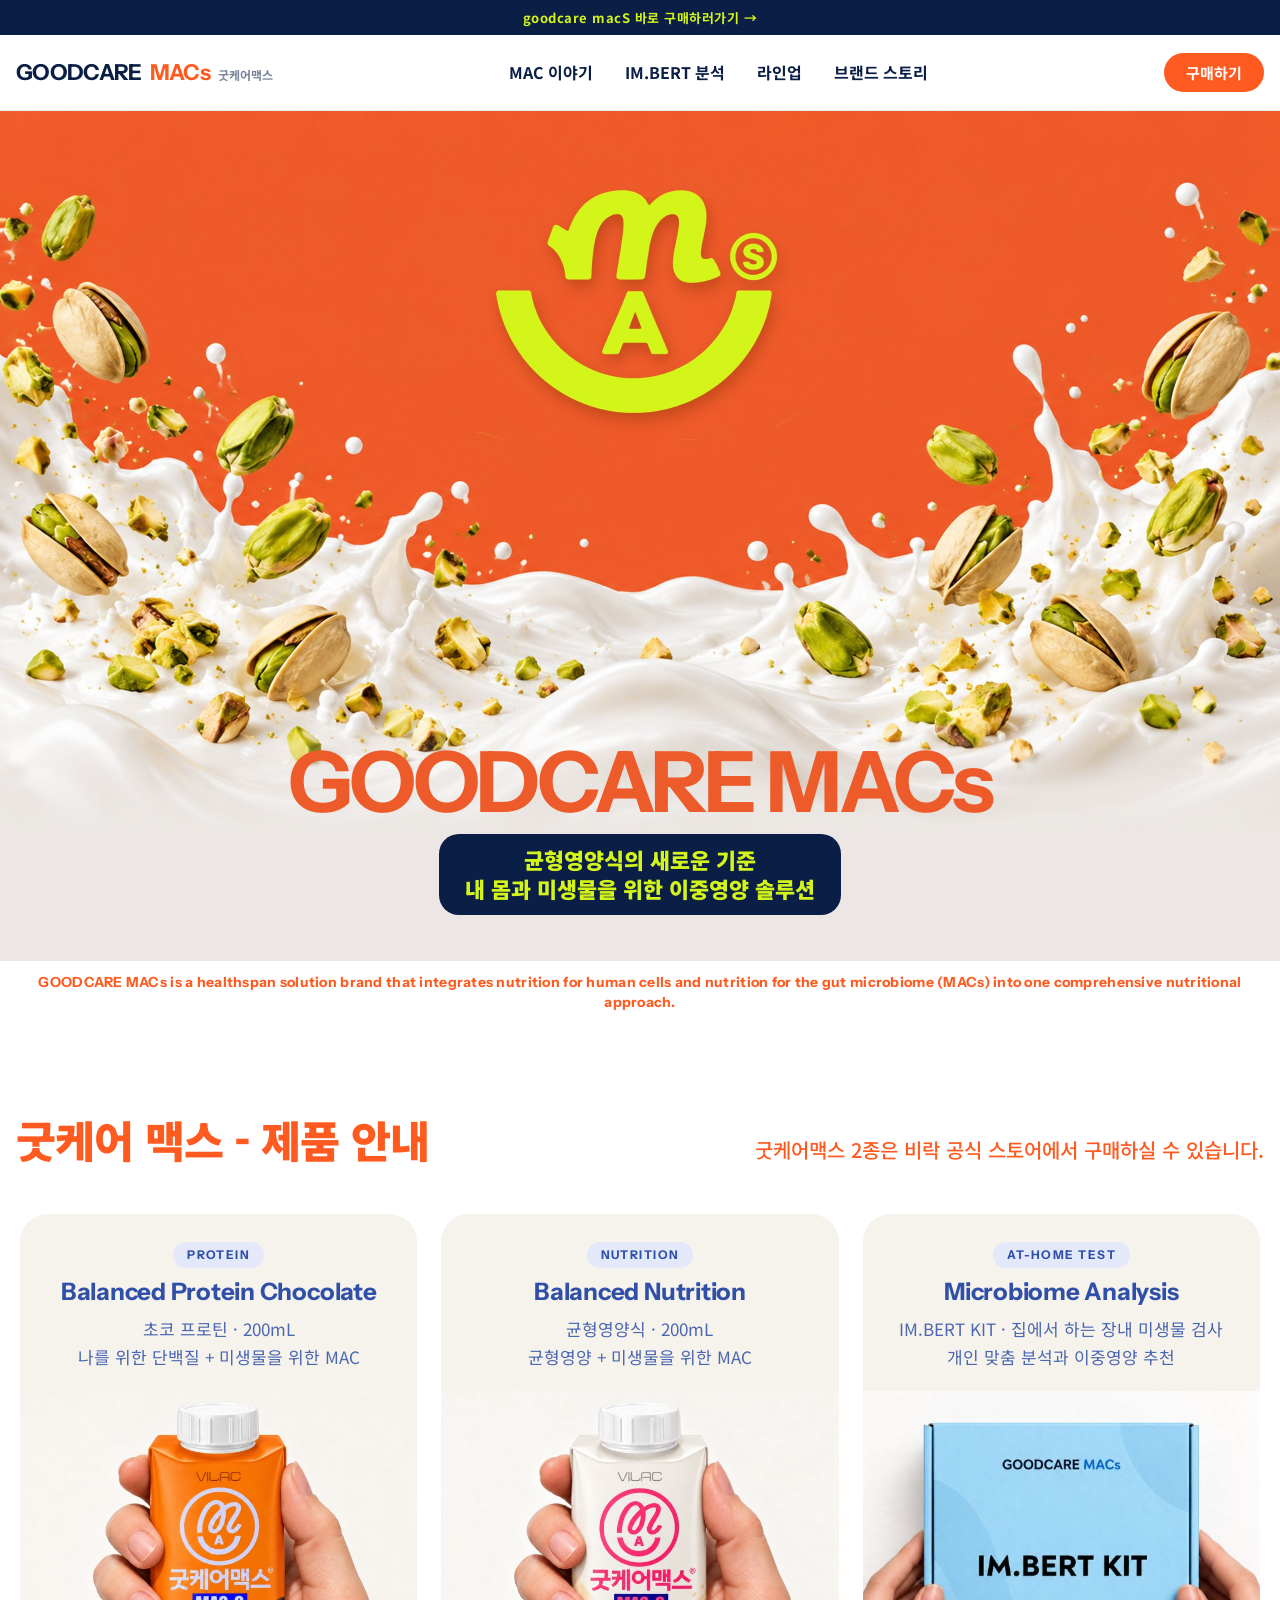
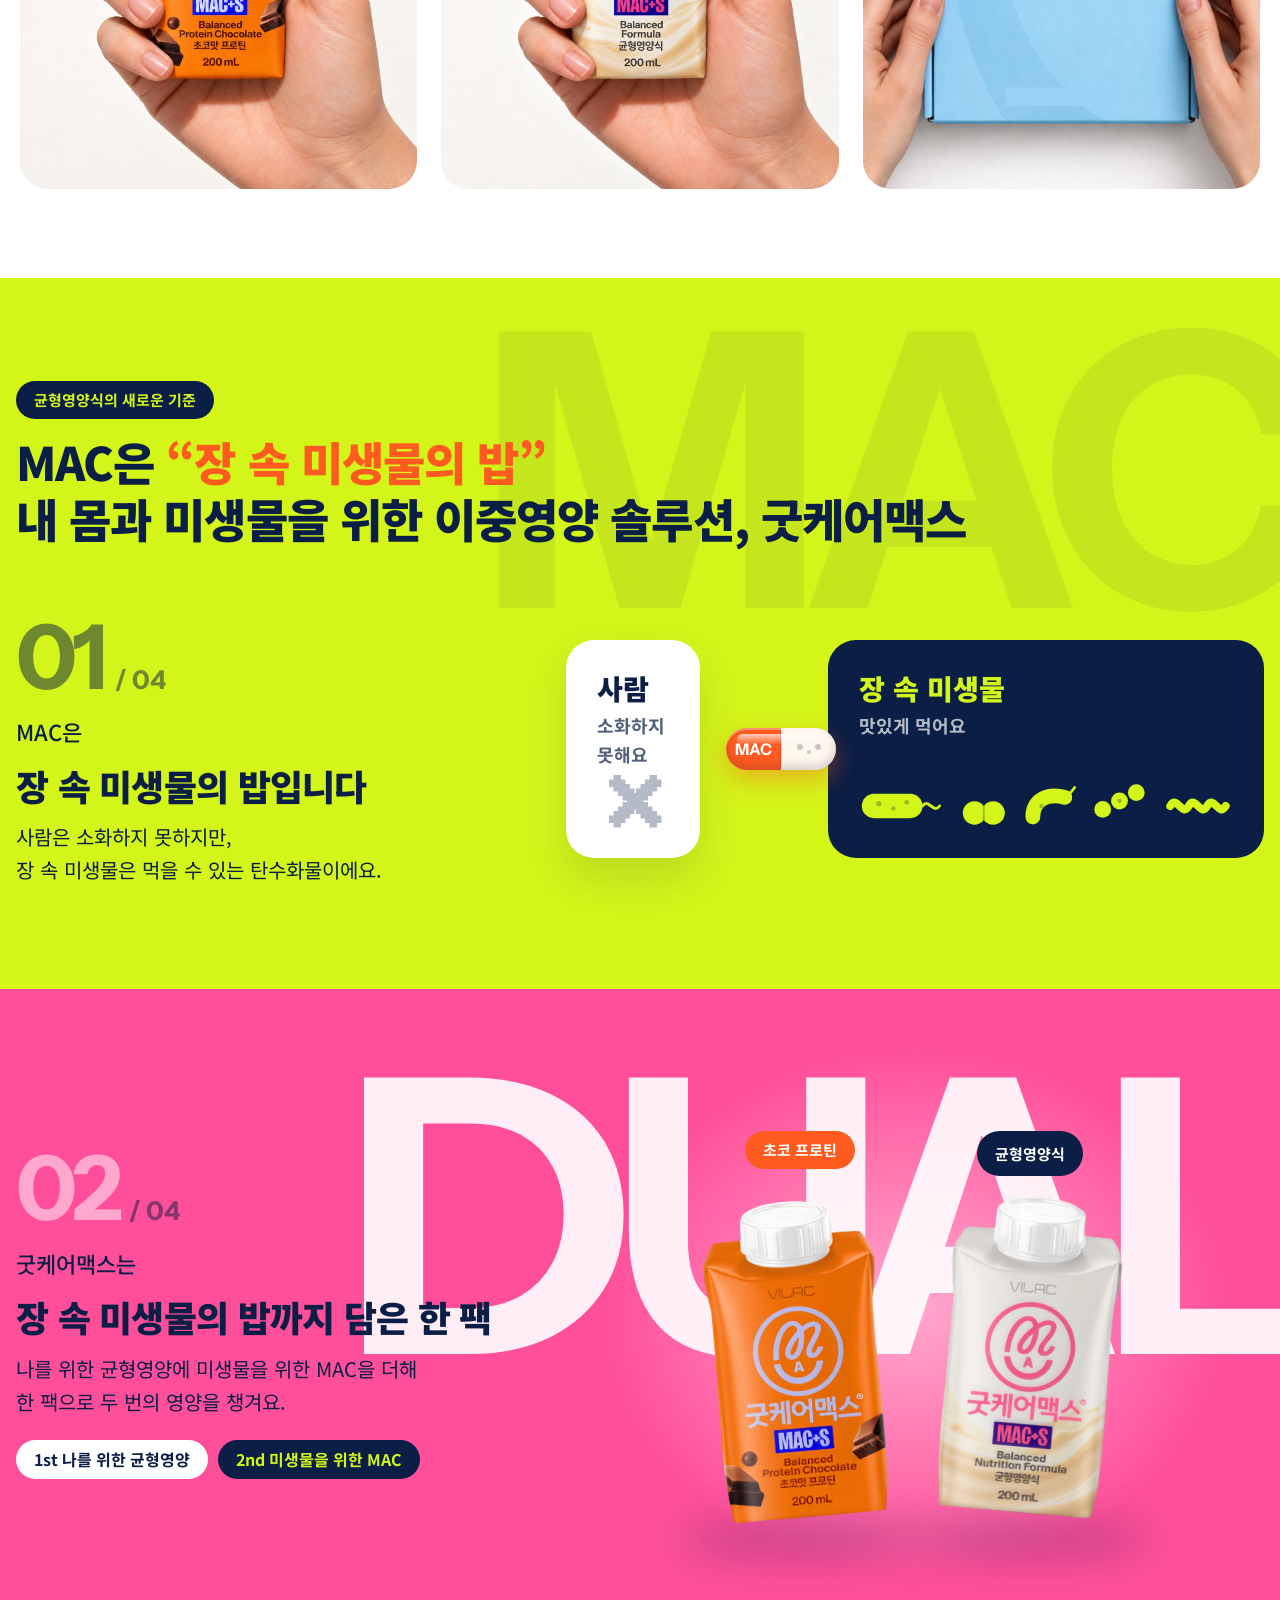
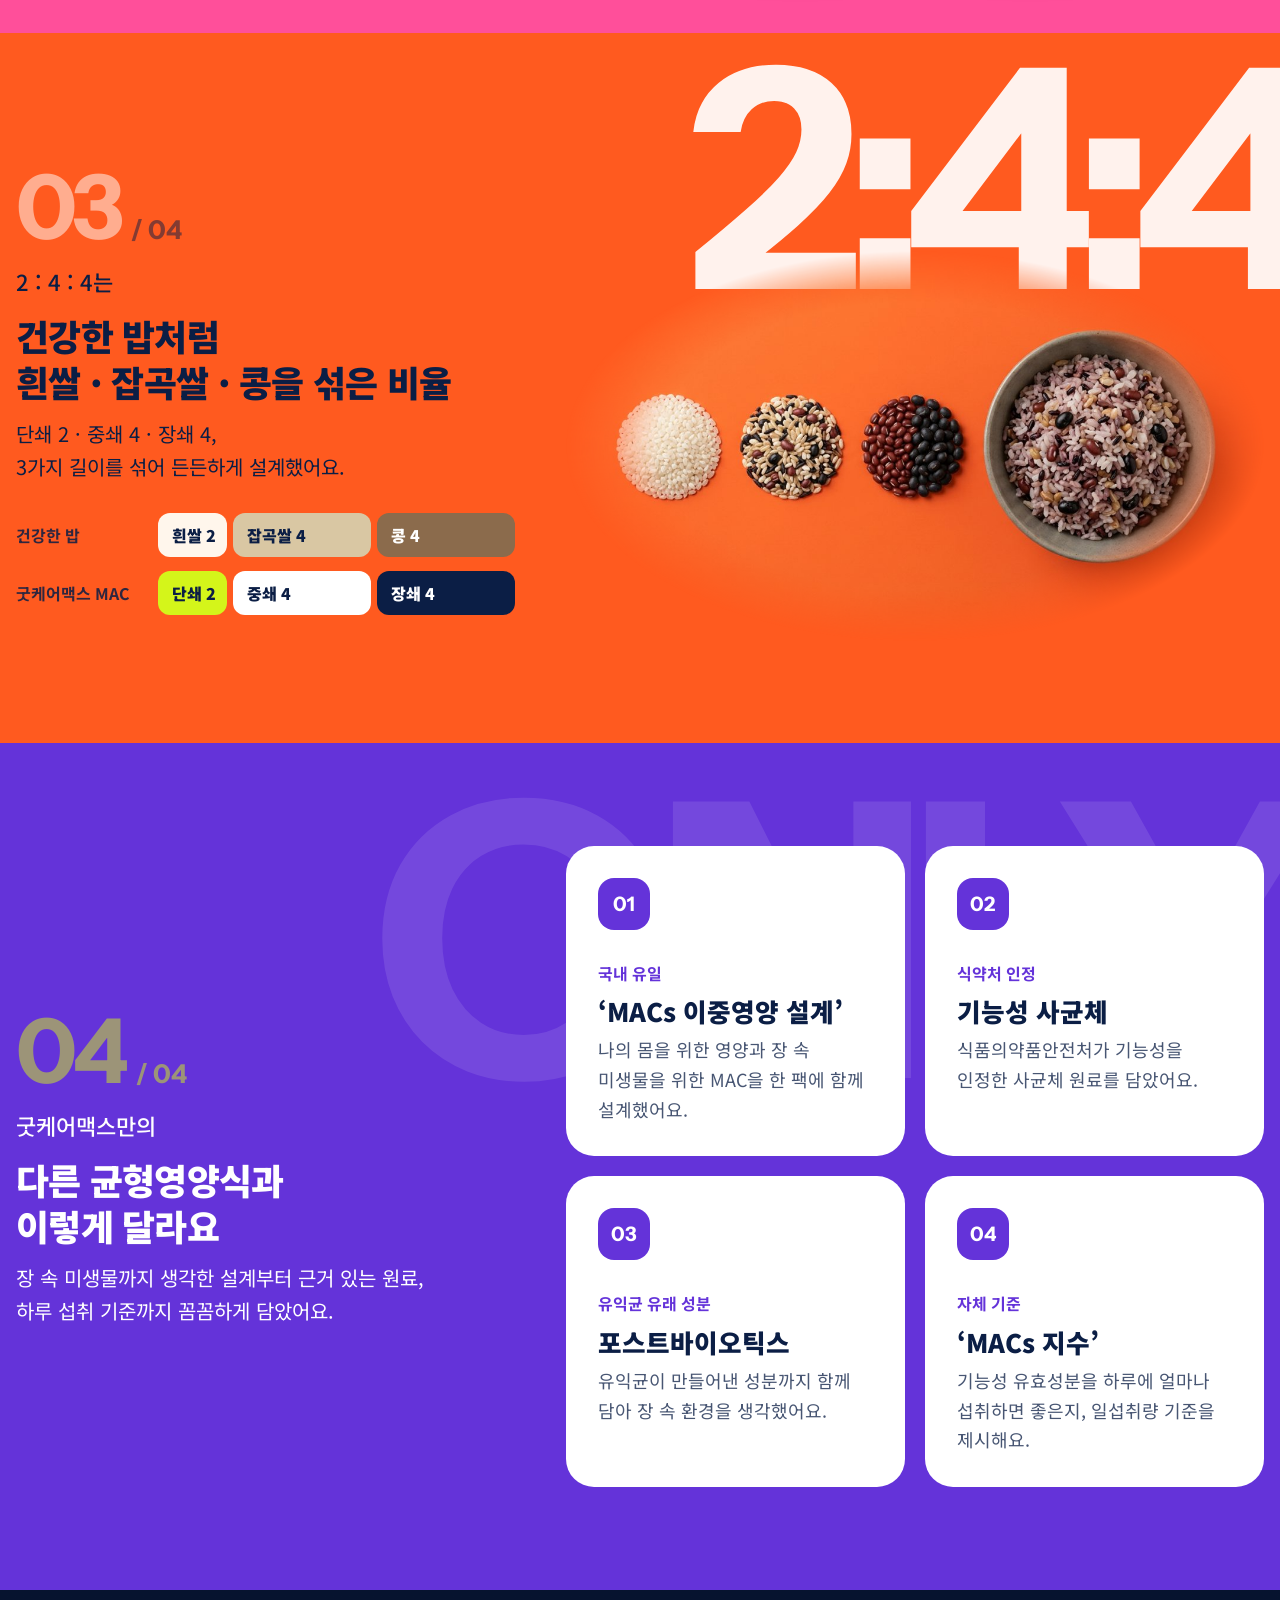
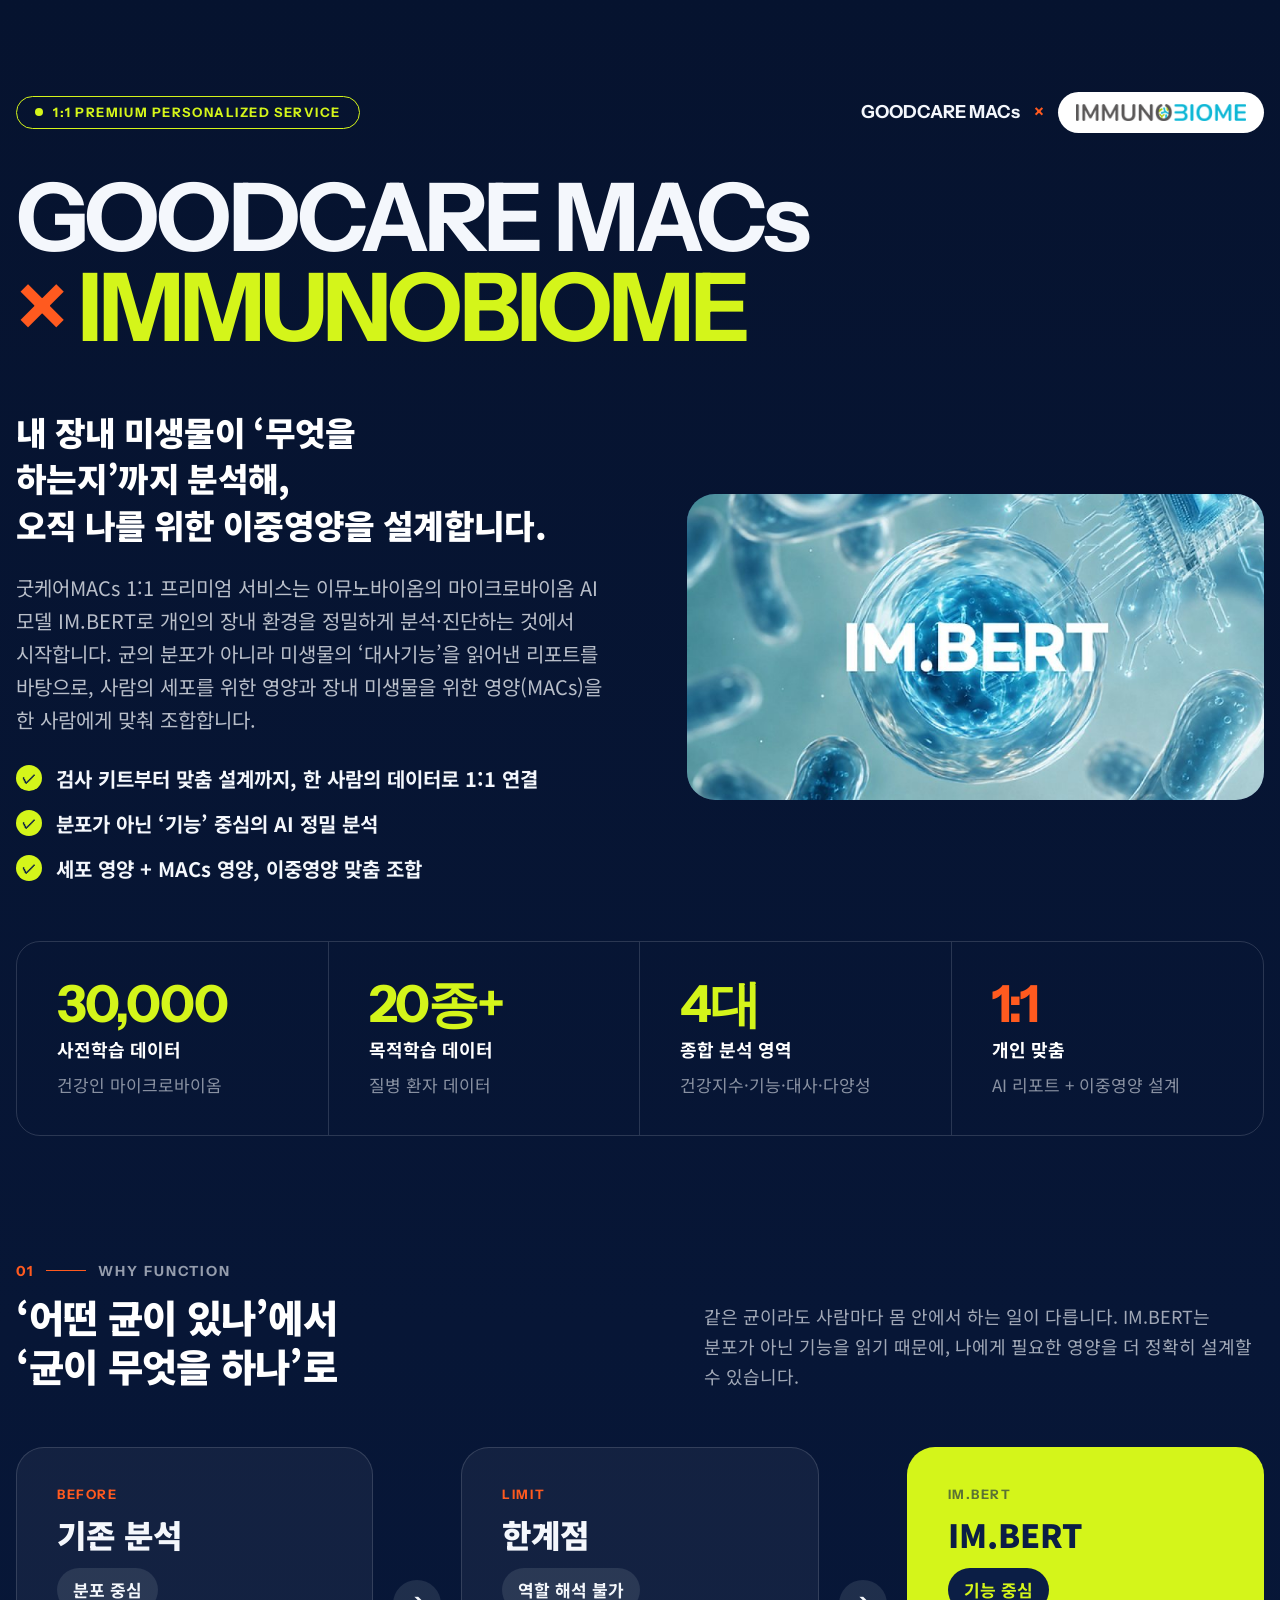
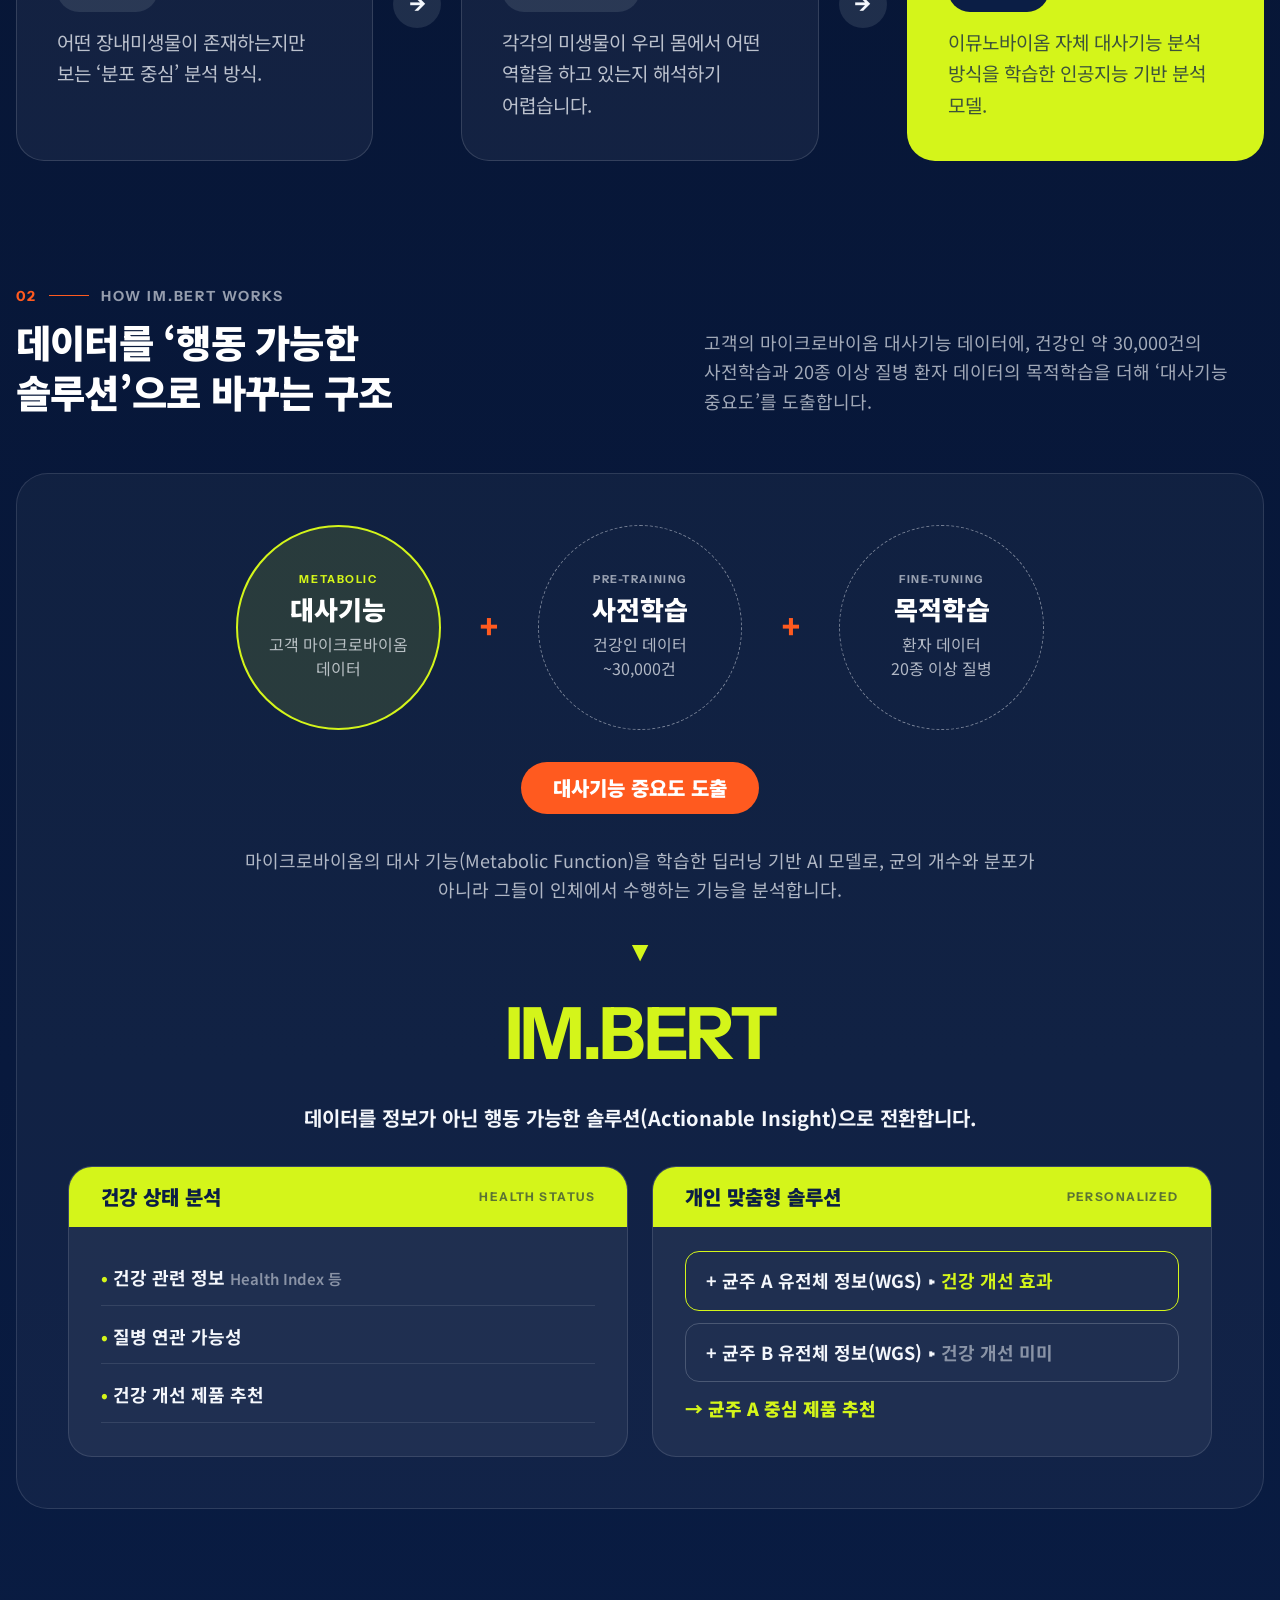
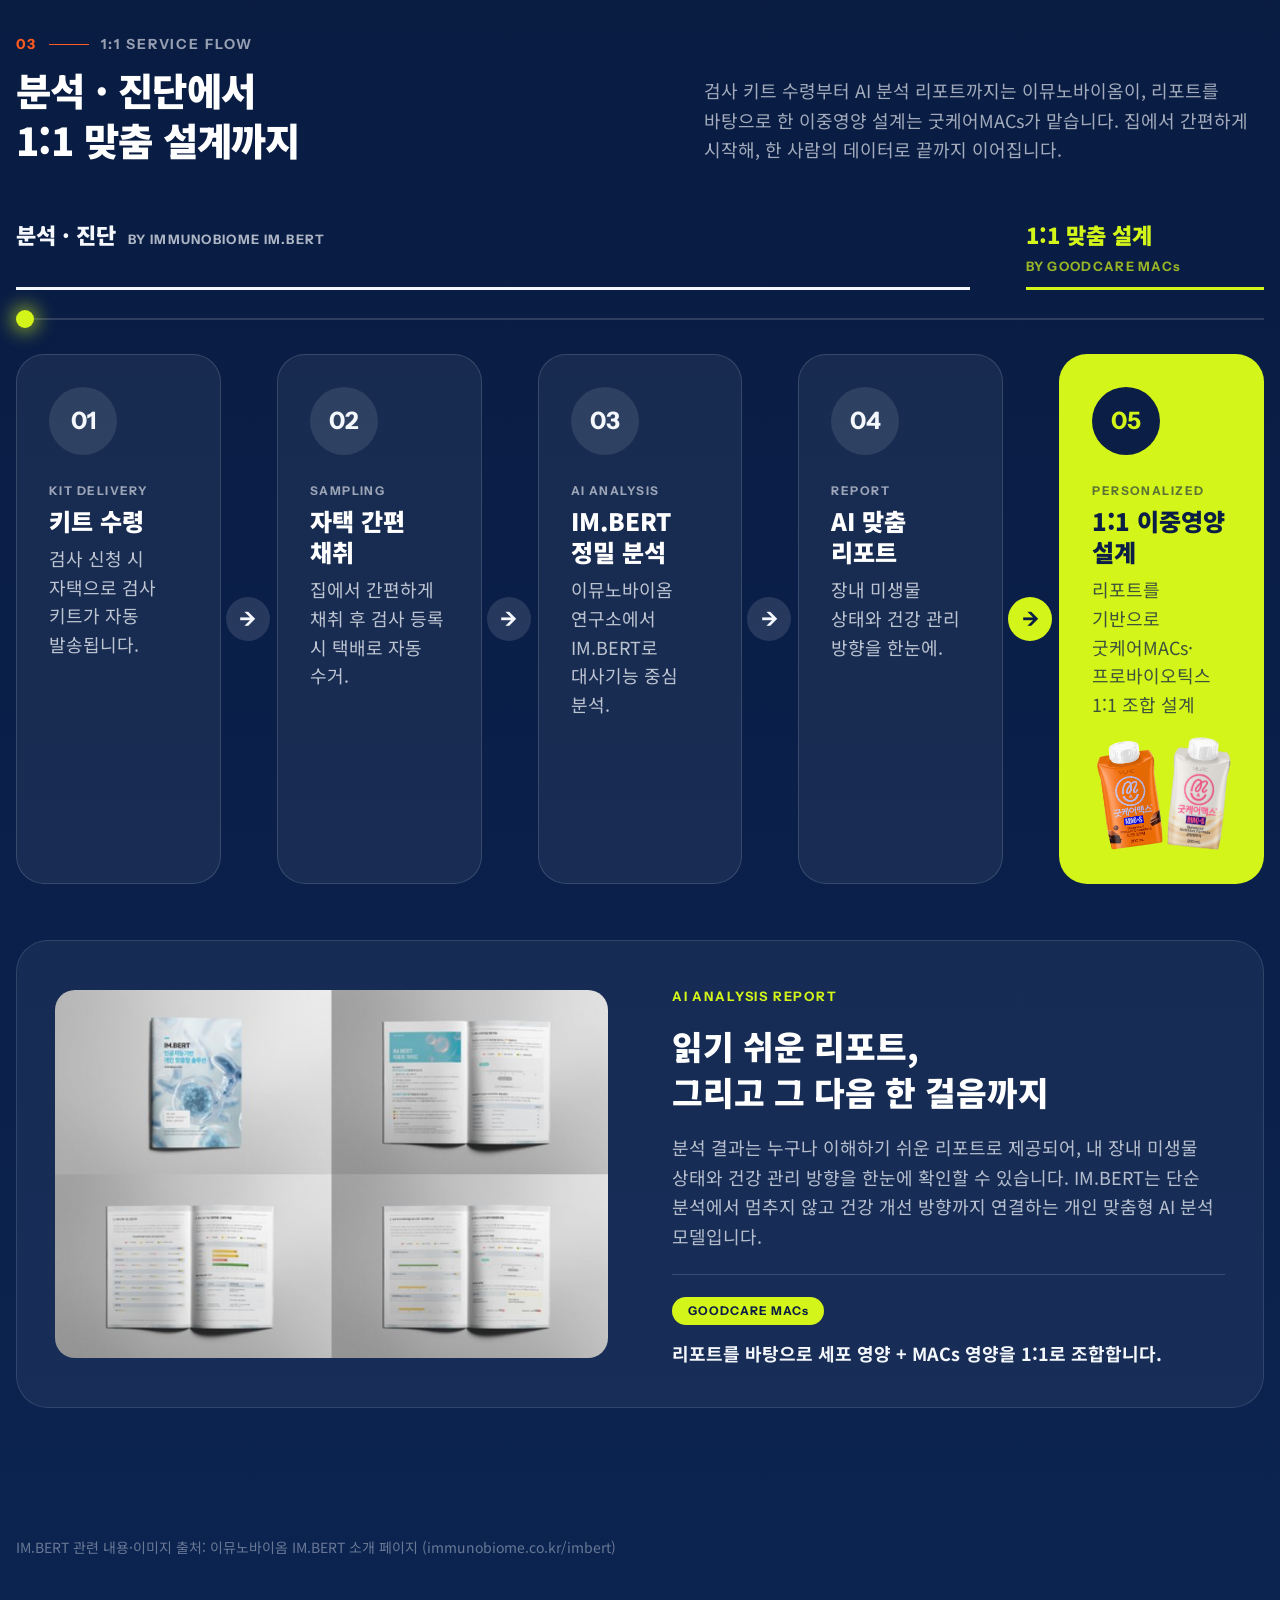
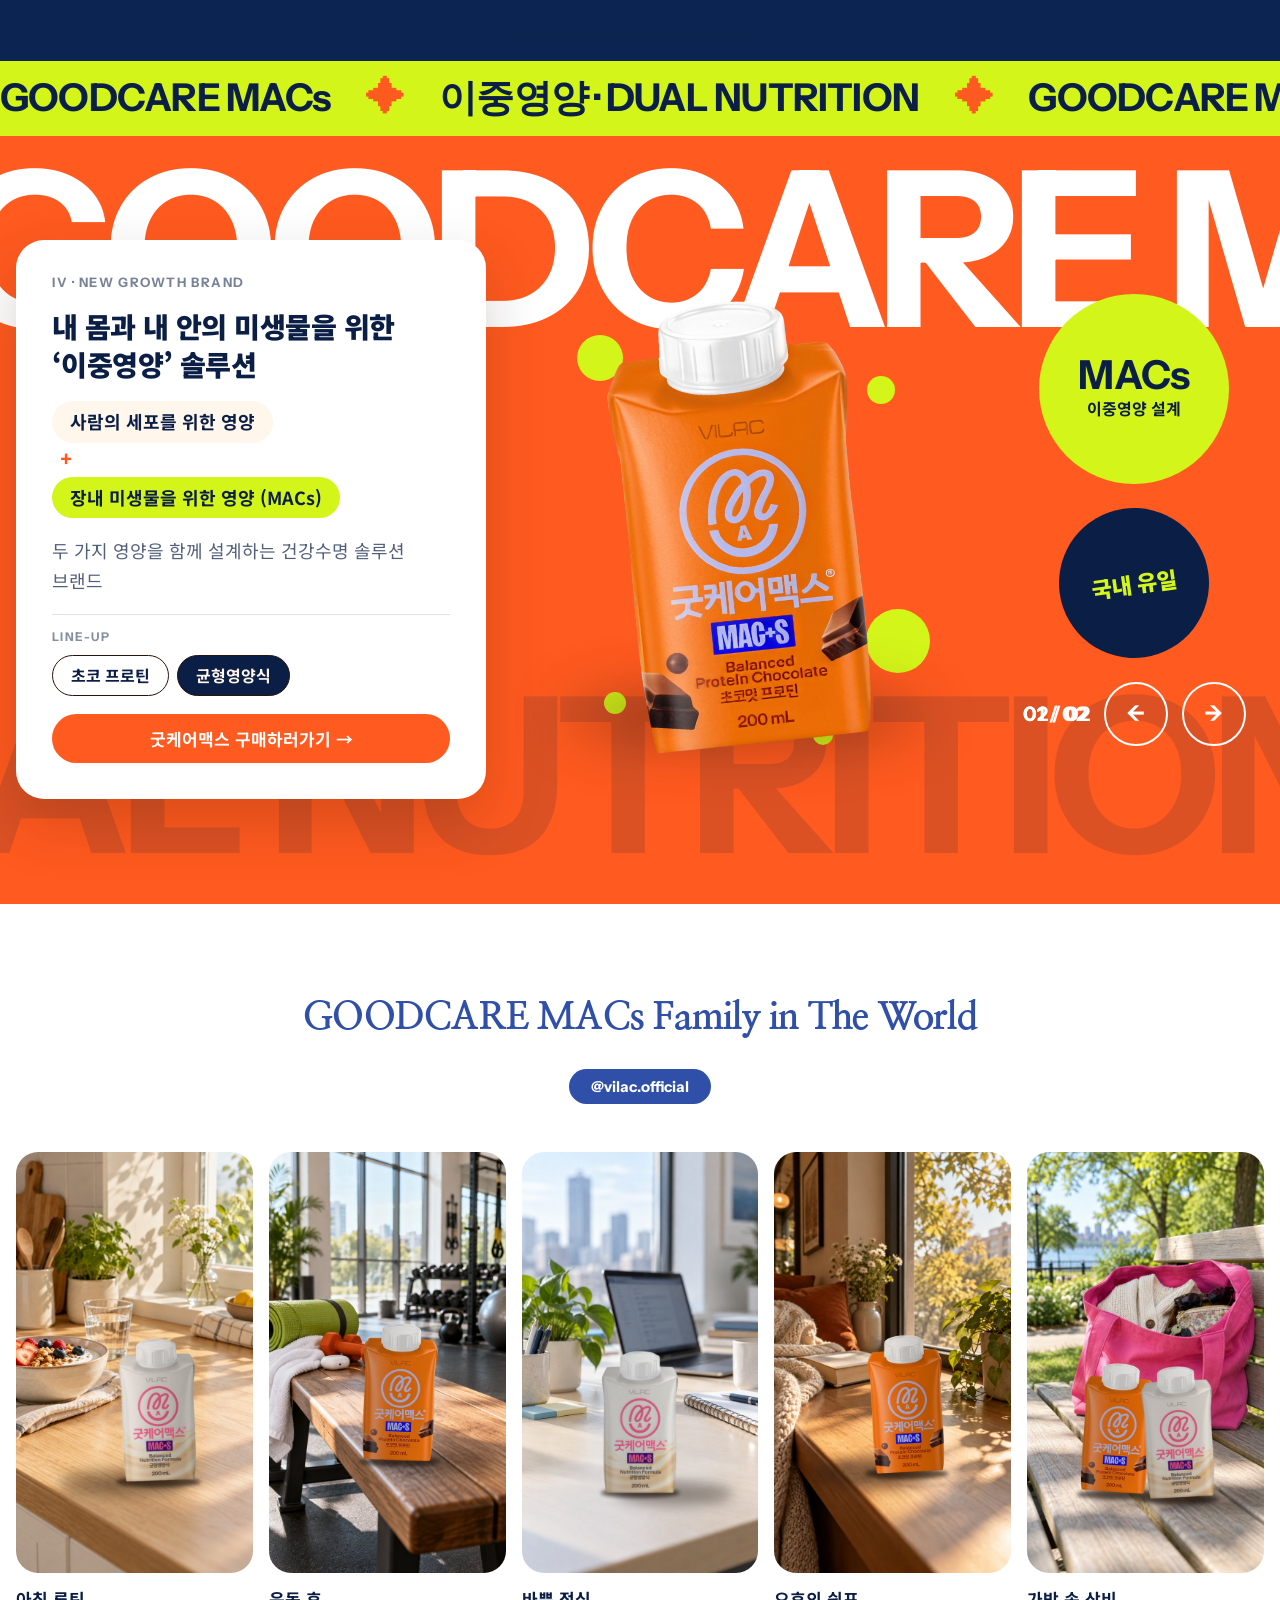
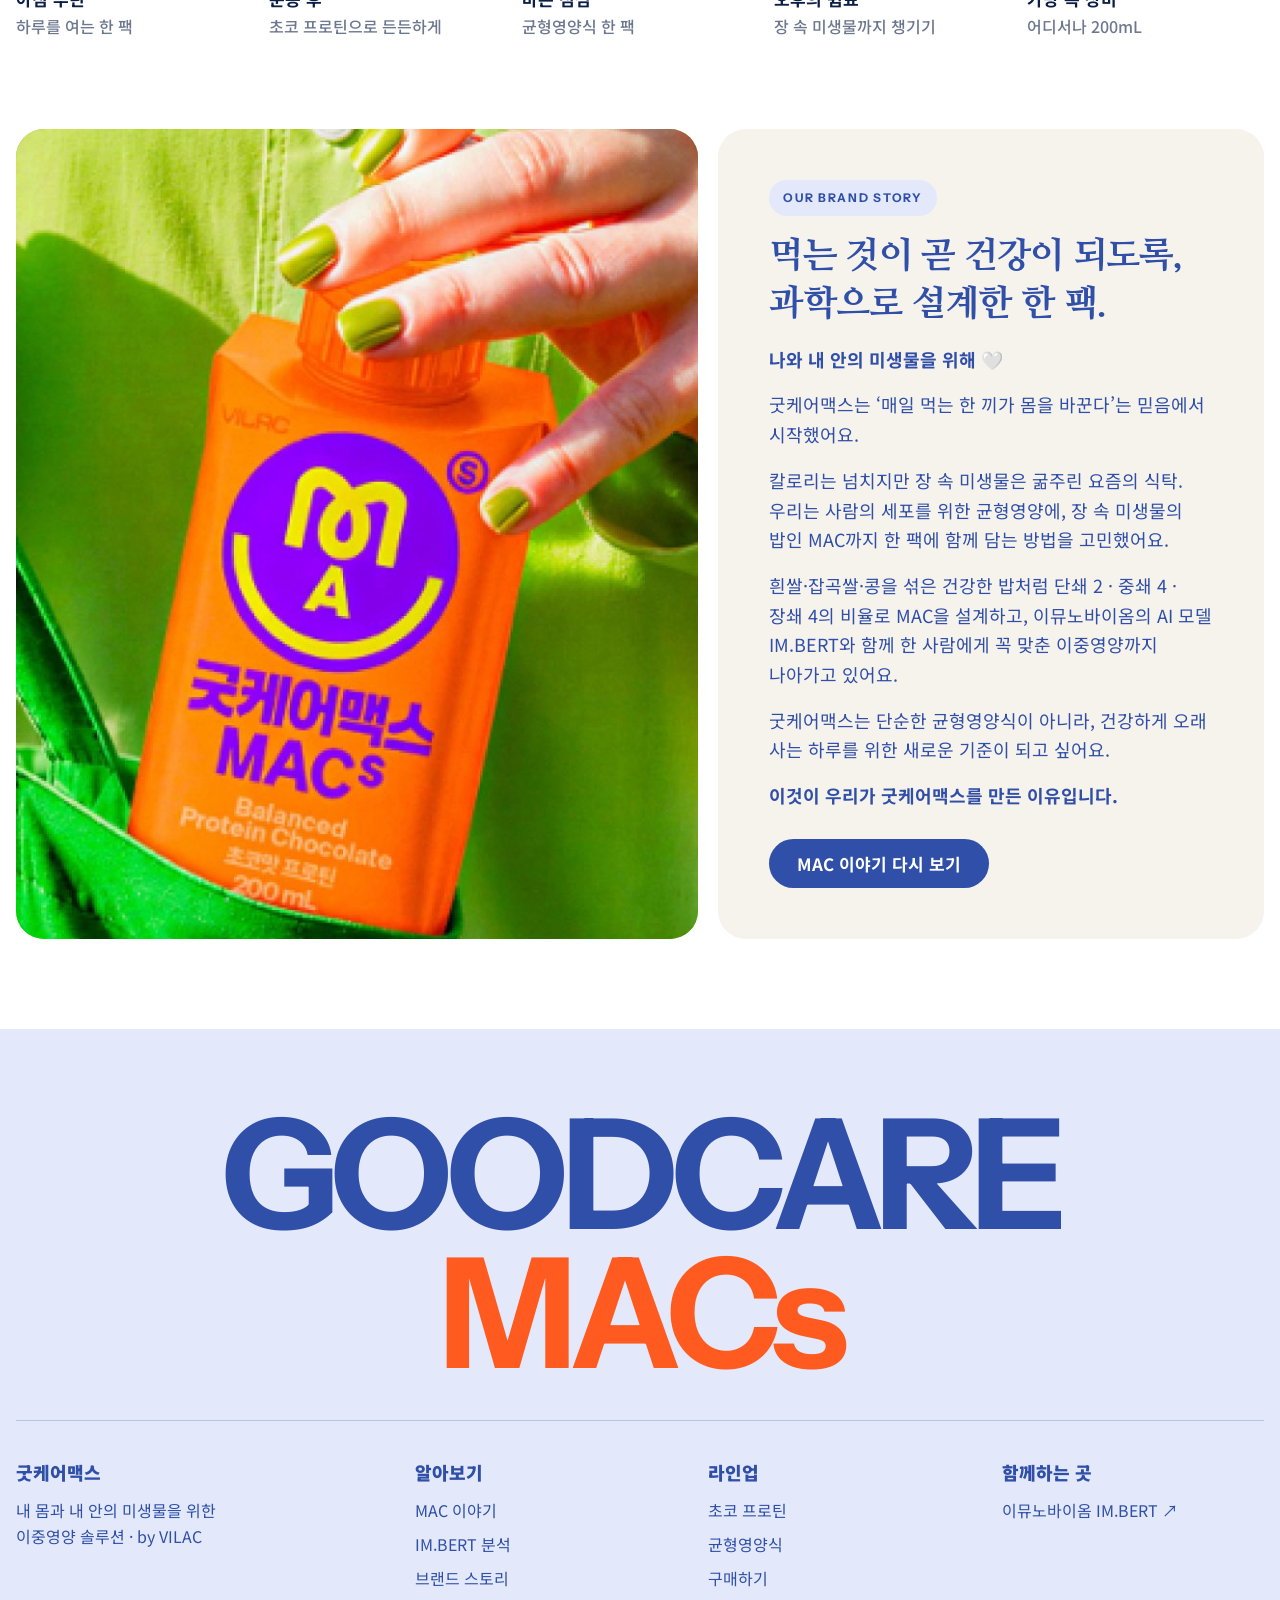
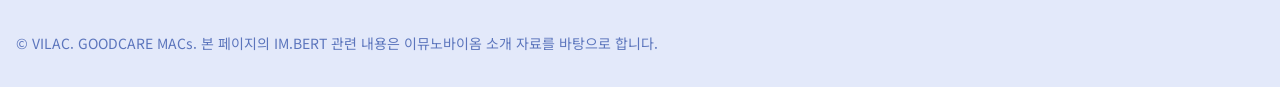
==== commit 19667215: "히어로: #EE5B2A 배경, 로고 5% 아래로, 뽀얀 우유 + 피스타치오 Co-Authored-By: Claude Opus 5.5 <noreply@anthropic.com> Cl" ====
--- a/index.html
+++ b/index.html
@@ -6,7 +6,7 @@
 <meta name="description" content="굿케어맥스(GOODCARE MACs) — 내 몸과 장 속 미생물을 위한 이중영양 솔루션. 이뮤노바이옴 IM.BERT 1:1 개인맞춤 서비스.">
 <meta property="og:title" content="GOODCARE MACs 굿케어맥스">
 <meta property="og:description" content="균형영양식의 새로운 기준, 내 몸과 미생물을 위한 이중영양 솔루션">
-<meta property="og:image" content="assets/gcm-hero-latte.jpg">
+<meta property="og:image" content="assets/gcm-hero-milk.jpg">
 <title>GOODCARE MACs</title>
 <link rel="preconnect" href="https://fonts.googleapis.com">
 <link rel="preconnect" href="https://fonts.gstatic.com" crossorigin>
@@ -374,18 +374,20 @@
 footer ul a:hover{text-decoration:underline}
 footer .fine{font-size:14px;opacity:.75;padding-block:0 32px}
 
-@media (max-width:700px){.hero .stage{min-height:0;display:block}.hero .slot{position:relative;inset:auto;aspect-ratio:1800/1005}.hero .copy{background:#2A0F05;padding-block:28px}.hero h1{font-size:44px}.hero .sub{font-size:19px}}
+@media (max-width:700px){.hero .stage{min-height:0;display:block}.hero .slot{position:relative;inset:auto;aspect-ratio:1800/1005}.hero .copy{background:#ECE8E4;padding-block:28px}.hero h1{font-size:44px}.hero .sub{font-size:19px}}
 
 /* hero: extended artwork keeps the whole logo; copy sits on the chocolate */
 .hero.band{padding-left:0;padding-right:0}
 .hero .copy{padding-left:max(16px,env(safe-area-inset-left,0px));padding-right:max(16px,env(safe-area-inset-right,0px))}
-.hero .stage{min-height:0;aspect-ratio:2560/1440;max-height:960px;width:100%}
+.hero .stage{min-height:0;aspect-ratio:2560/1700;max-height:1080px;width:100%}
 .hero .slot img{object-position:50% 0%}
 .hero .copy{position:absolute;left:0;right:0;bottom:0;padding-block:0 clamp(24px,3.6vw,60px)}
-.hero h1,.hero .sub{text-shadow:0 4px 24px rgba(30,10,2,.55)}
+.hero{background:#EE5B2A}
+.hero h1{color:#EE5B2A;text-shadow:none}
+.hero .sub{display:inline-block;background:var(--ink);color:var(--lime);text-shadow:none;border-radius:20px;padding:12px 26px;font-size:clamp(17px,1.7vw,26px)!important}
 .hero h1{font-size:clamp(44px,6.6vw,118px)}
 .hero .sub{font-size:clamp(20px,2.3vw,36px)}
-@media (max-width:700px){.hero .stage{aspect-ratio:auto;max-height:none}.hero .copy{position:relative}.hero .slot{aspect-ratio:2560/1440}}
+@media (max-width:700px){.hero .stage{aspect-ratio:auto;max-height:none}.hero .copy{position:relative}.hero .slot{aspect-ratio:2560/1700}}
 
 /* microbes: real bacteria silhouettes */
 .dots{gap:14px;align-items:center;flex-wrap:nowrap}
@@ -623,7 +625,7 @@
   <!-- HERO -->
   <section class="hero band" aria-label="굿케어맥스 소개">
     <div class="stage">
-      <div class="slot"><img src="assets/gcm-hero-latte.jpg" alt="굿케어맥스 MACs 로고와 피스타치오가 흩뿌려진 단백질 라떼 웨이브"></div>
+      <div class="slot"><img src="assets/gcm-hero-milk.jpg" alt="굿케어맥스 MACs 로고와 피스타치오가 흩뿌려진 뽀얀 단백질 우유 웨이브"></div>
       <div class="copy wrap">
         <h1>GOODCARE MACs</h1>
         <p class="sub">균형영양식의 새로운 기준<br>내 몸과 미생물을 위한 이중영양 솔루션</p>
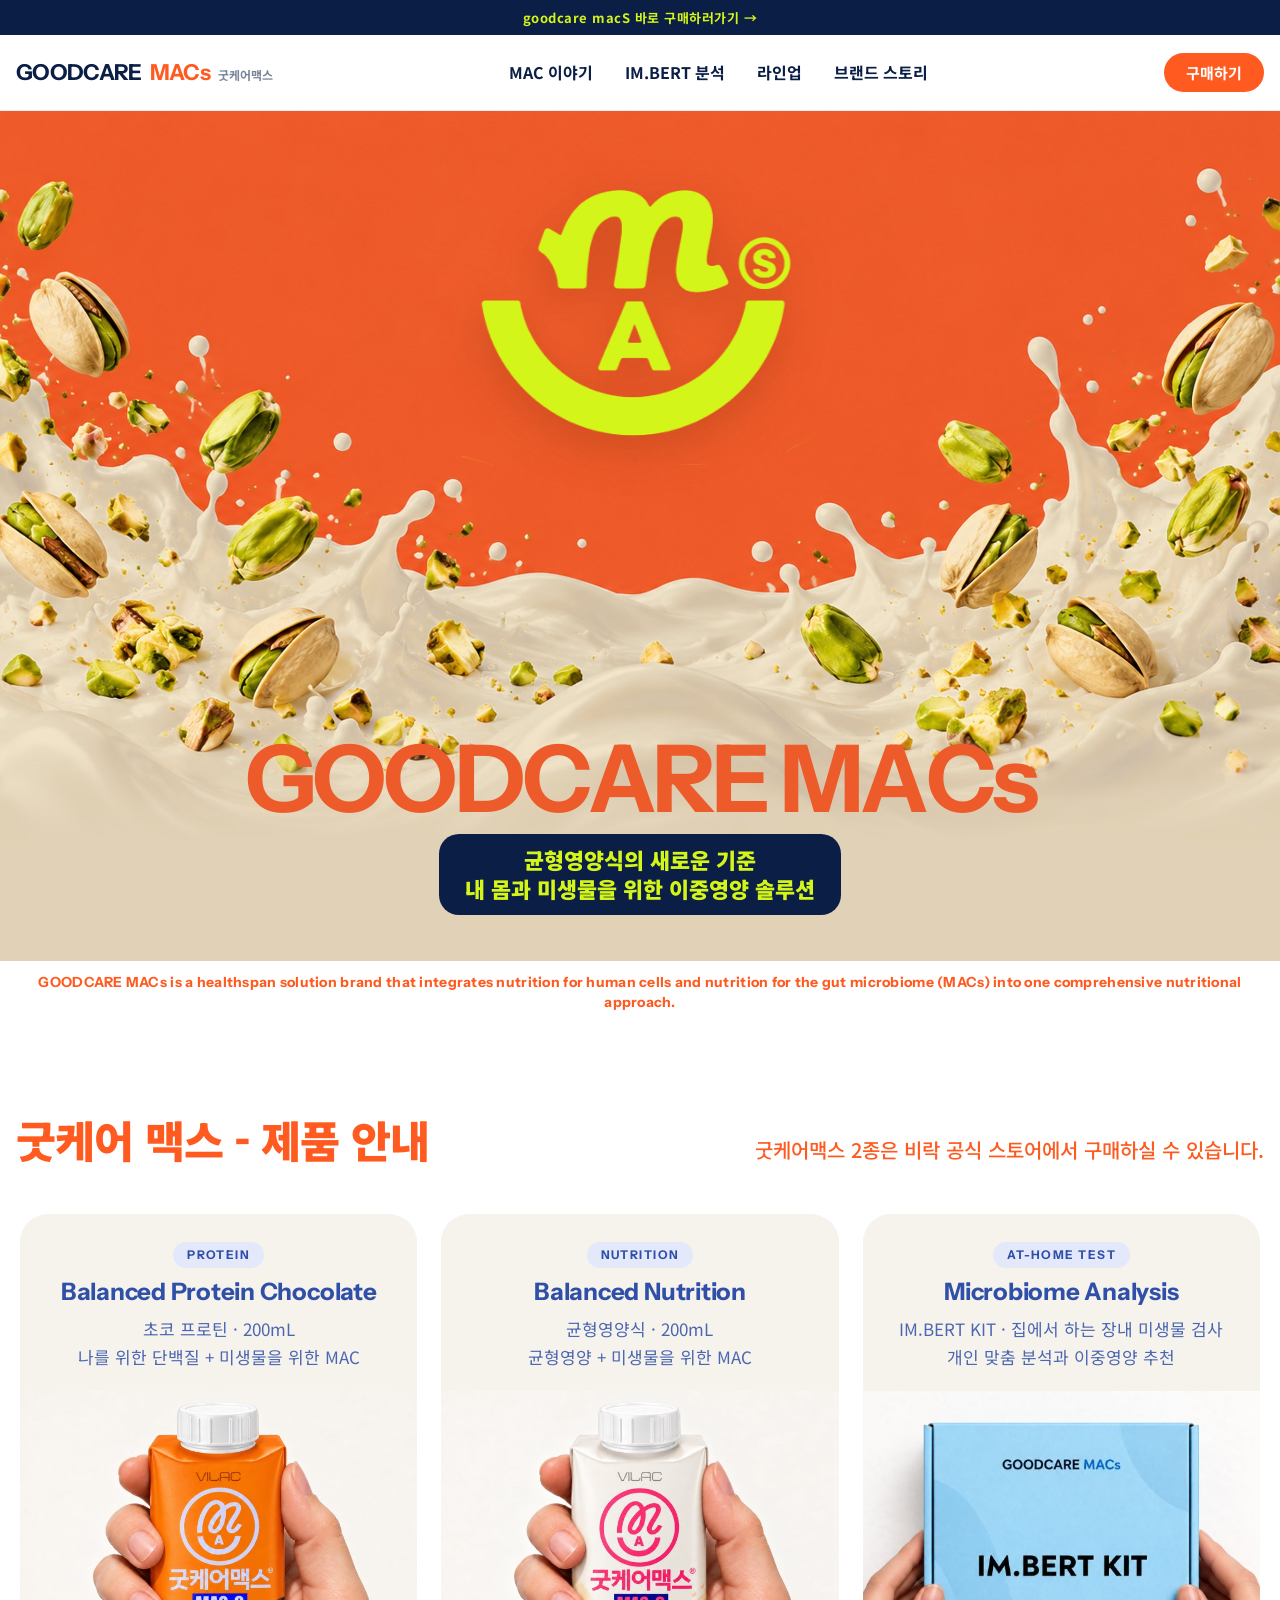
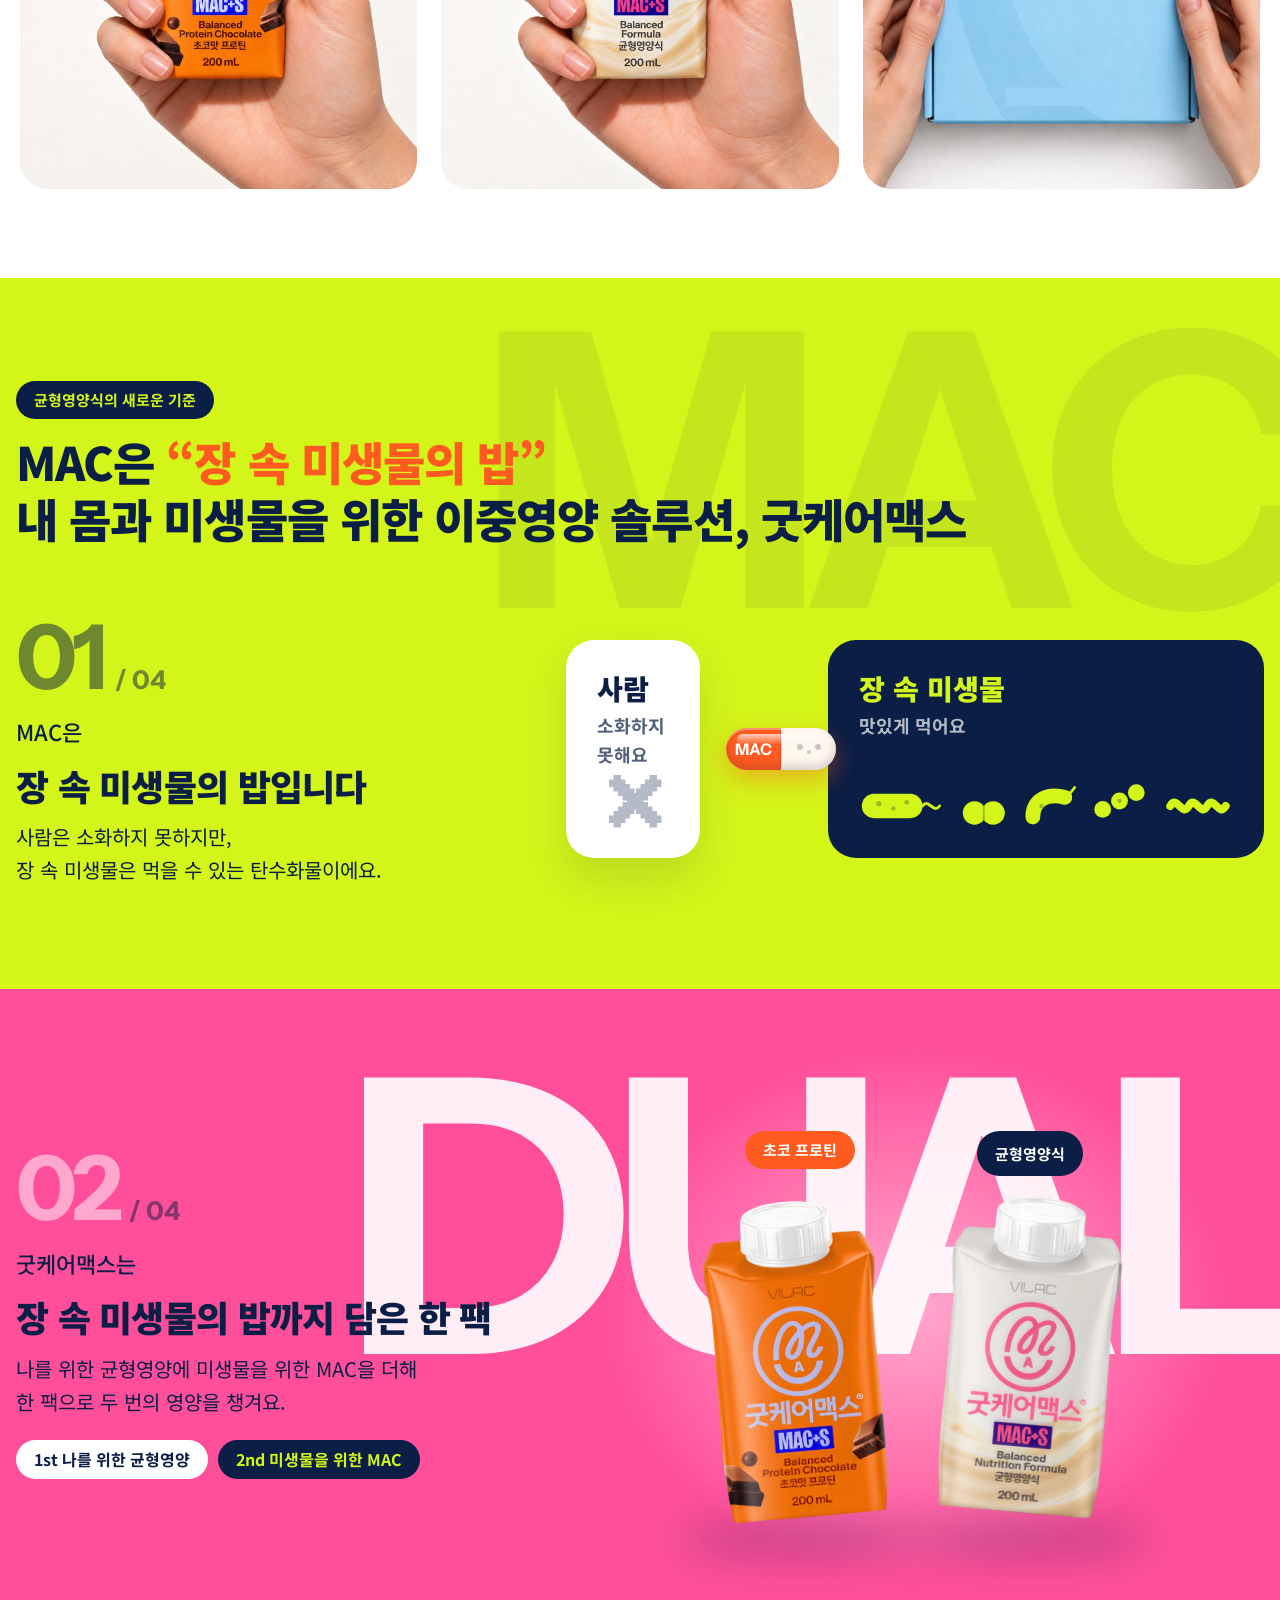
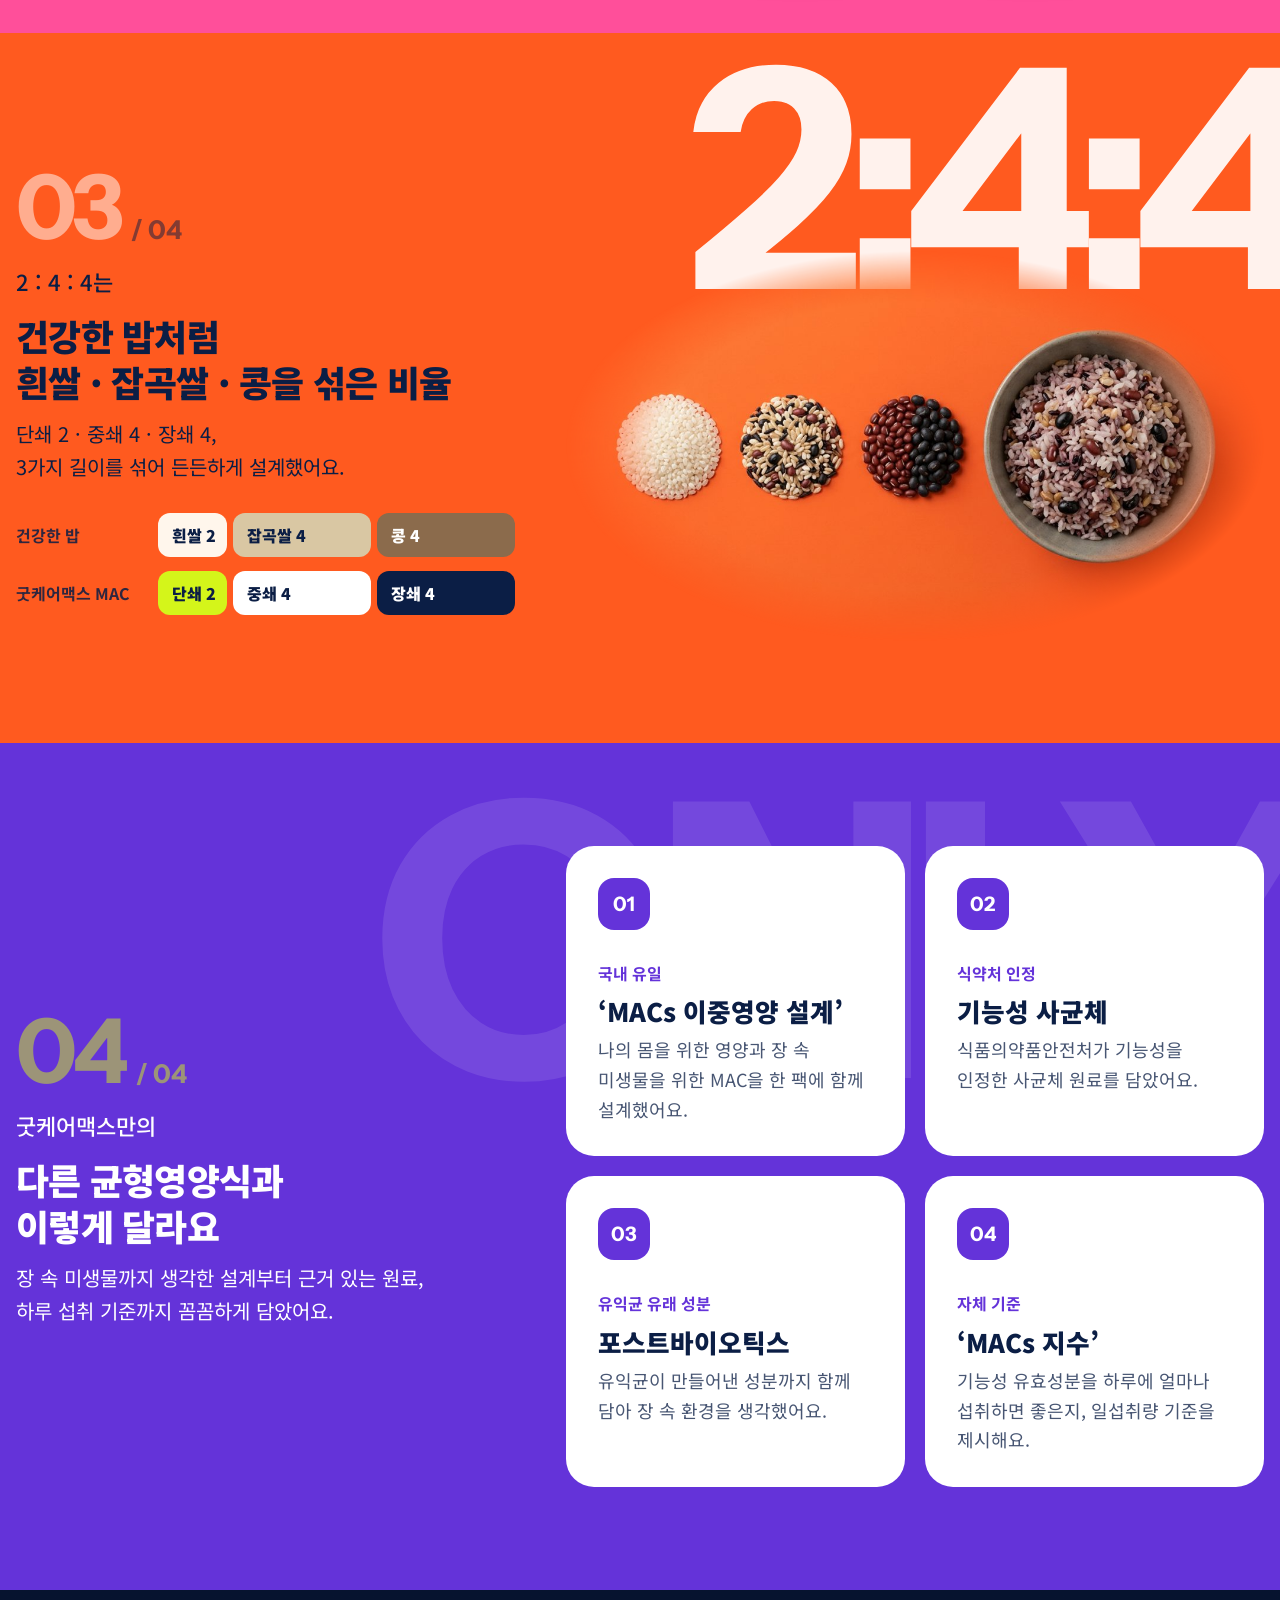
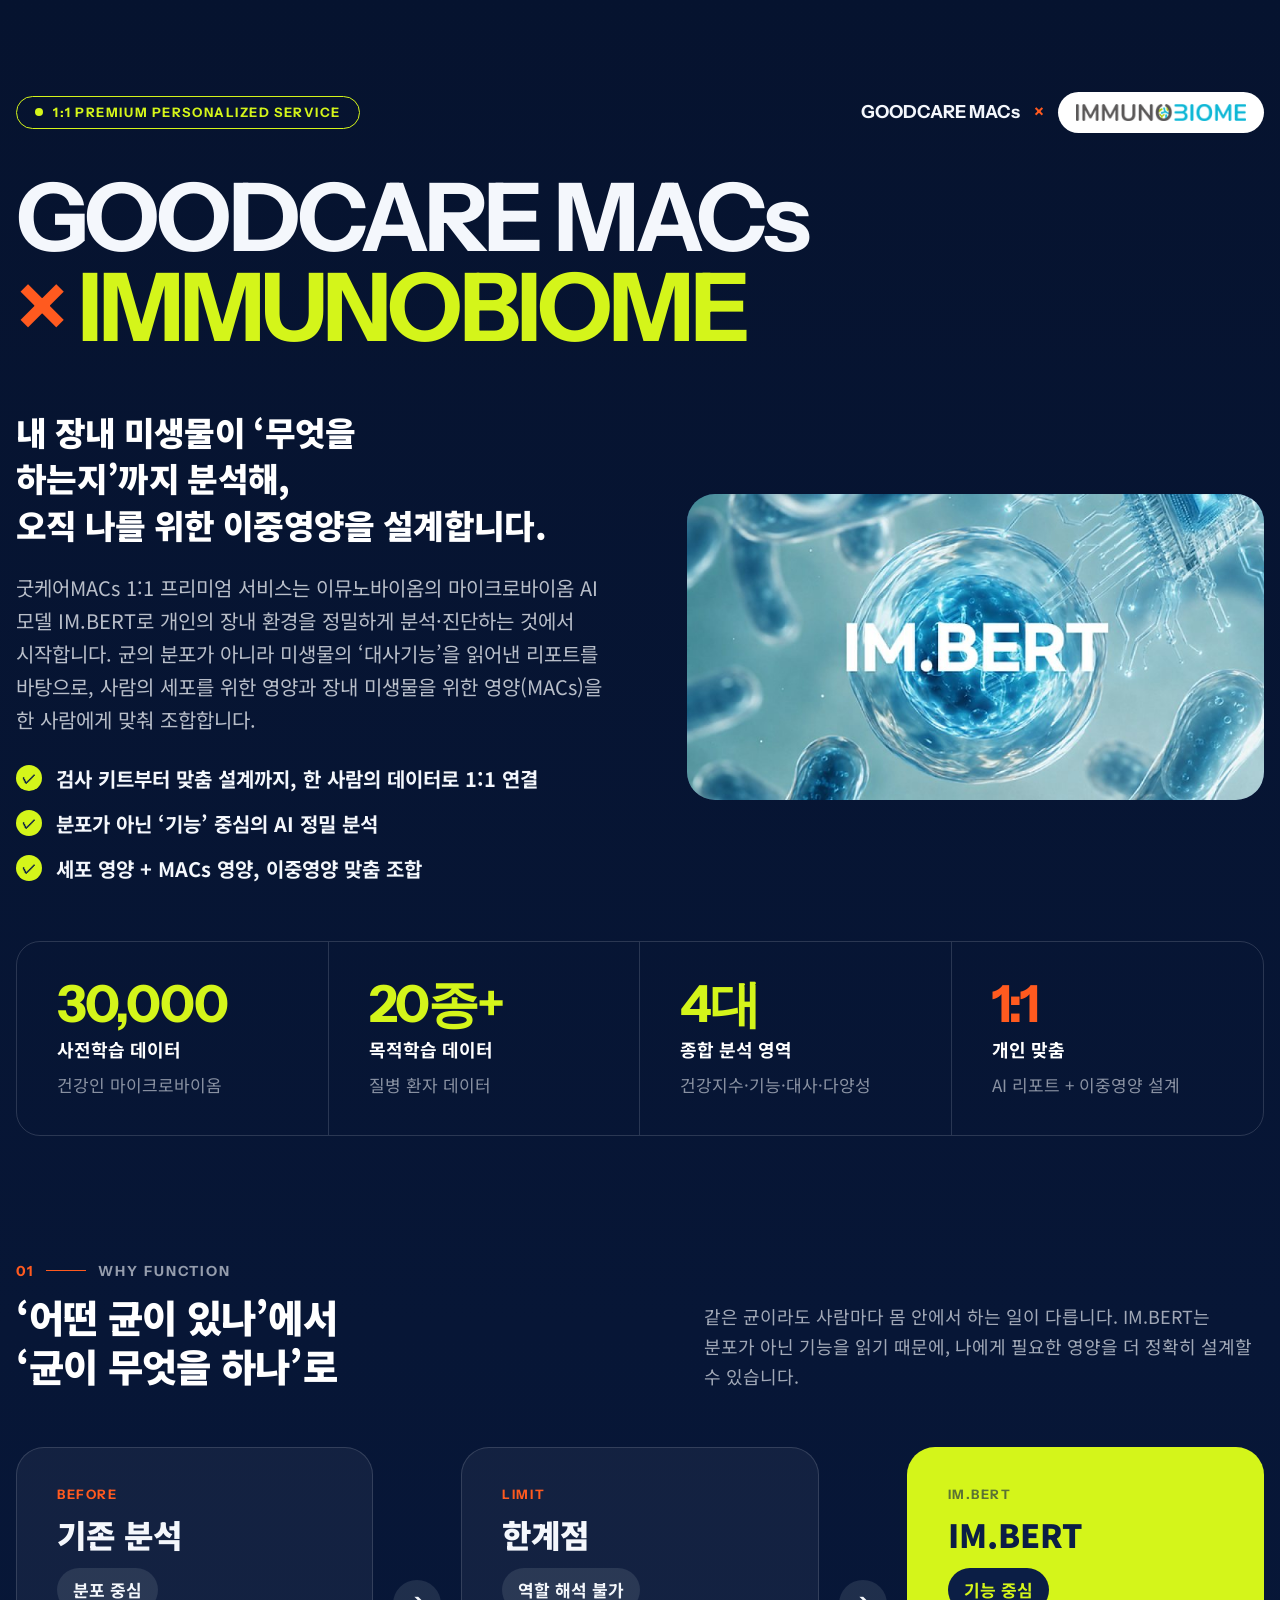
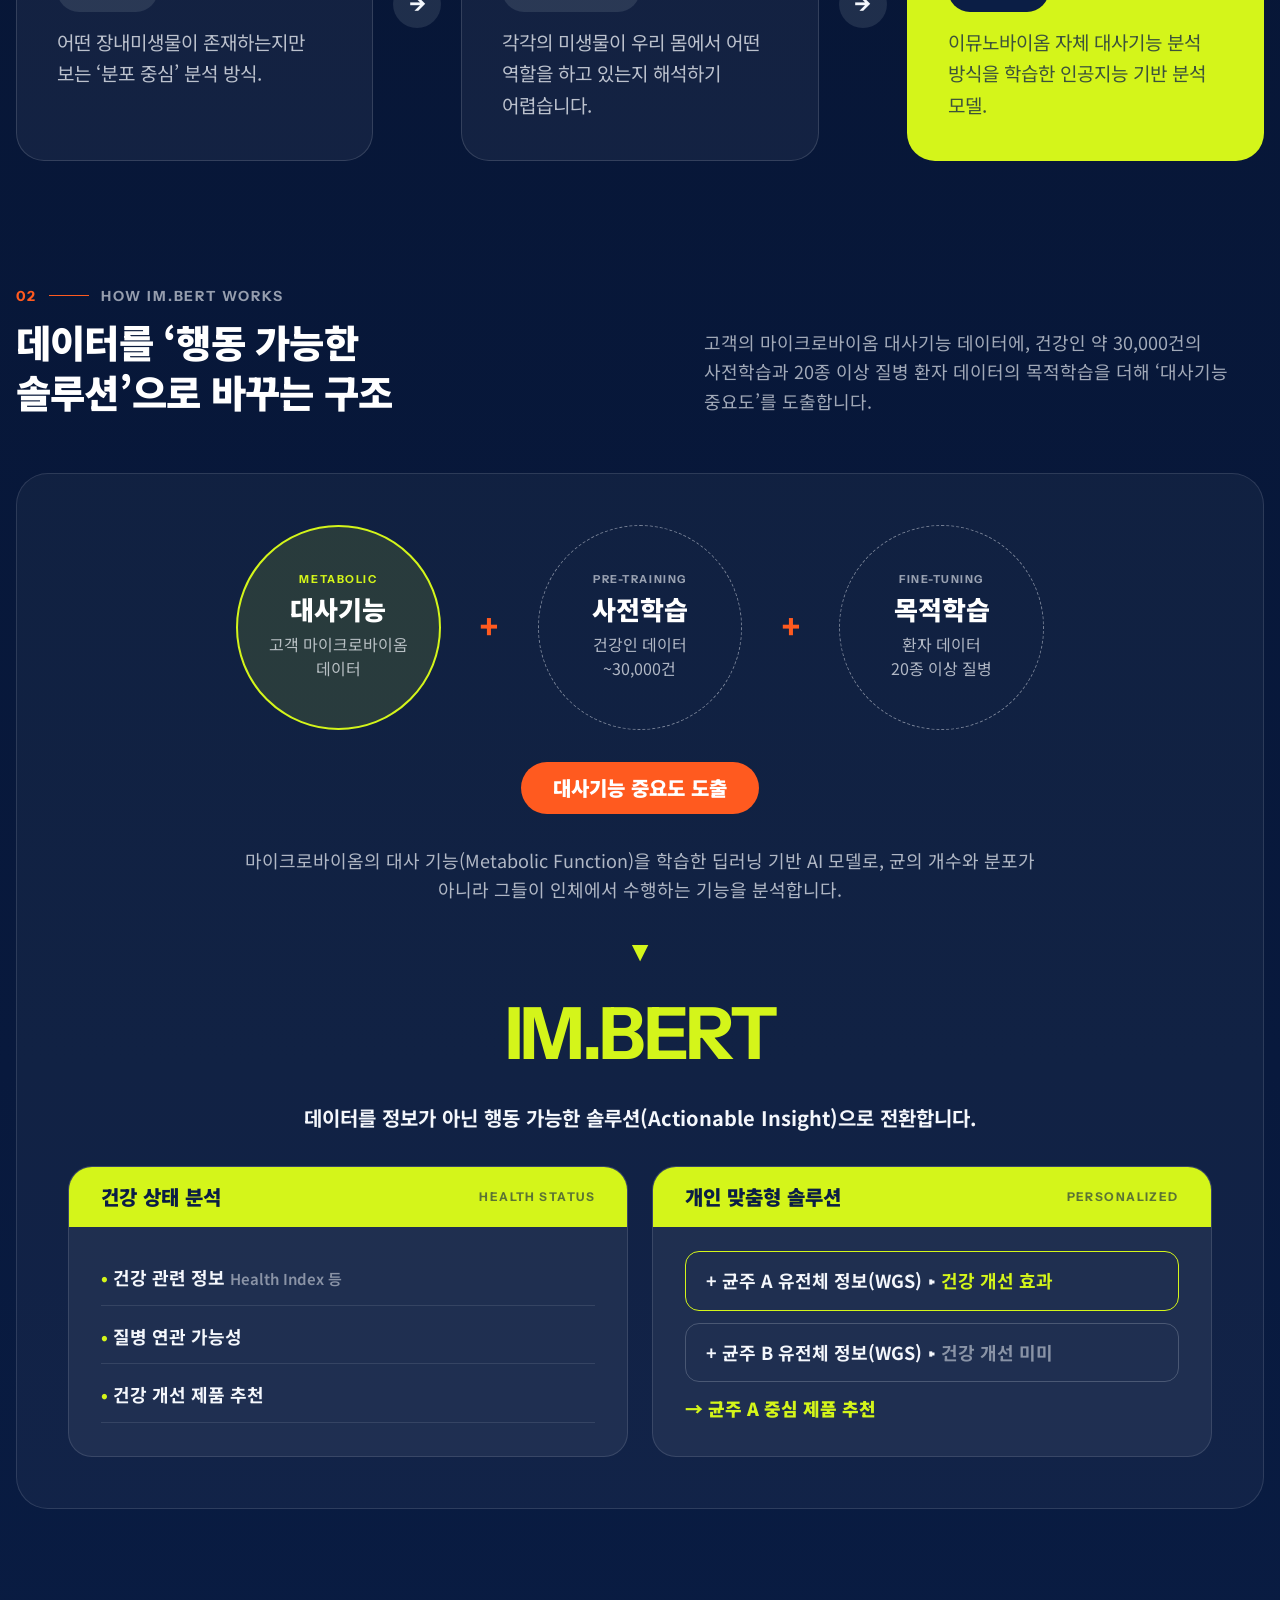
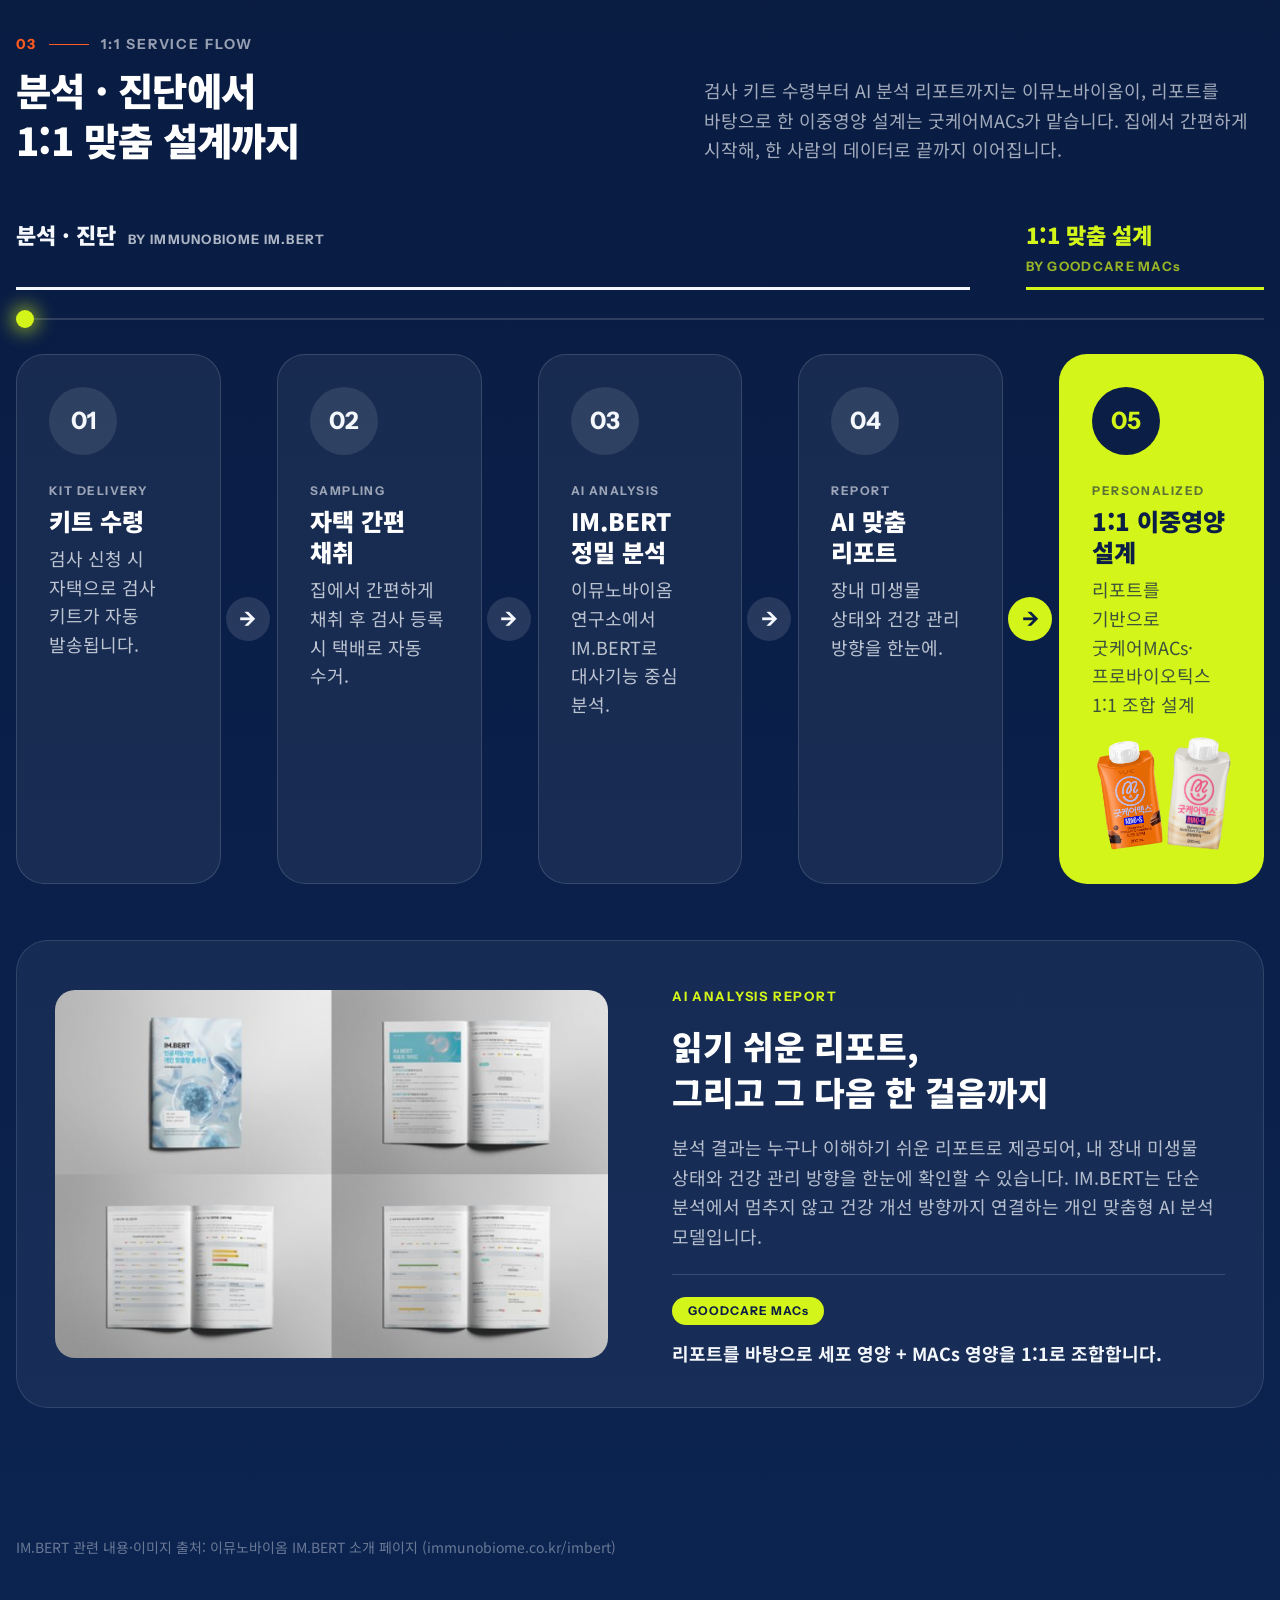
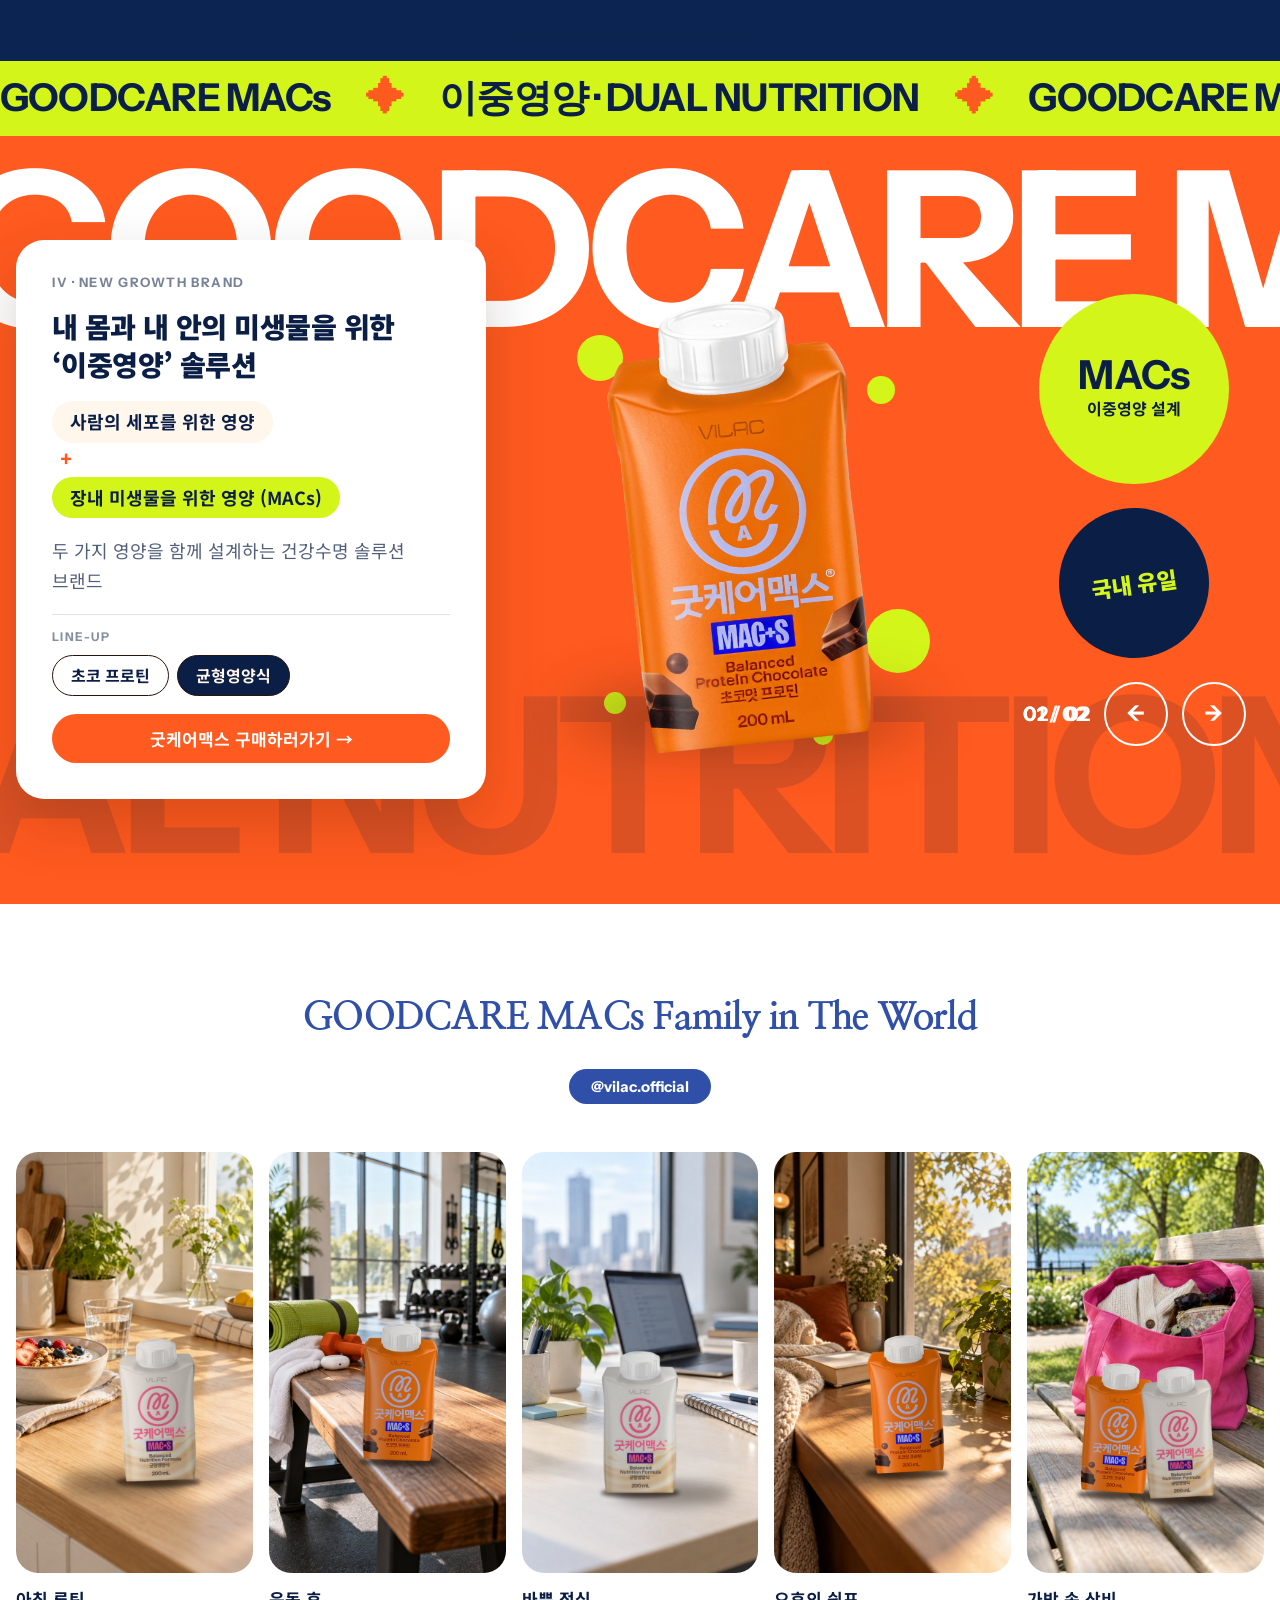
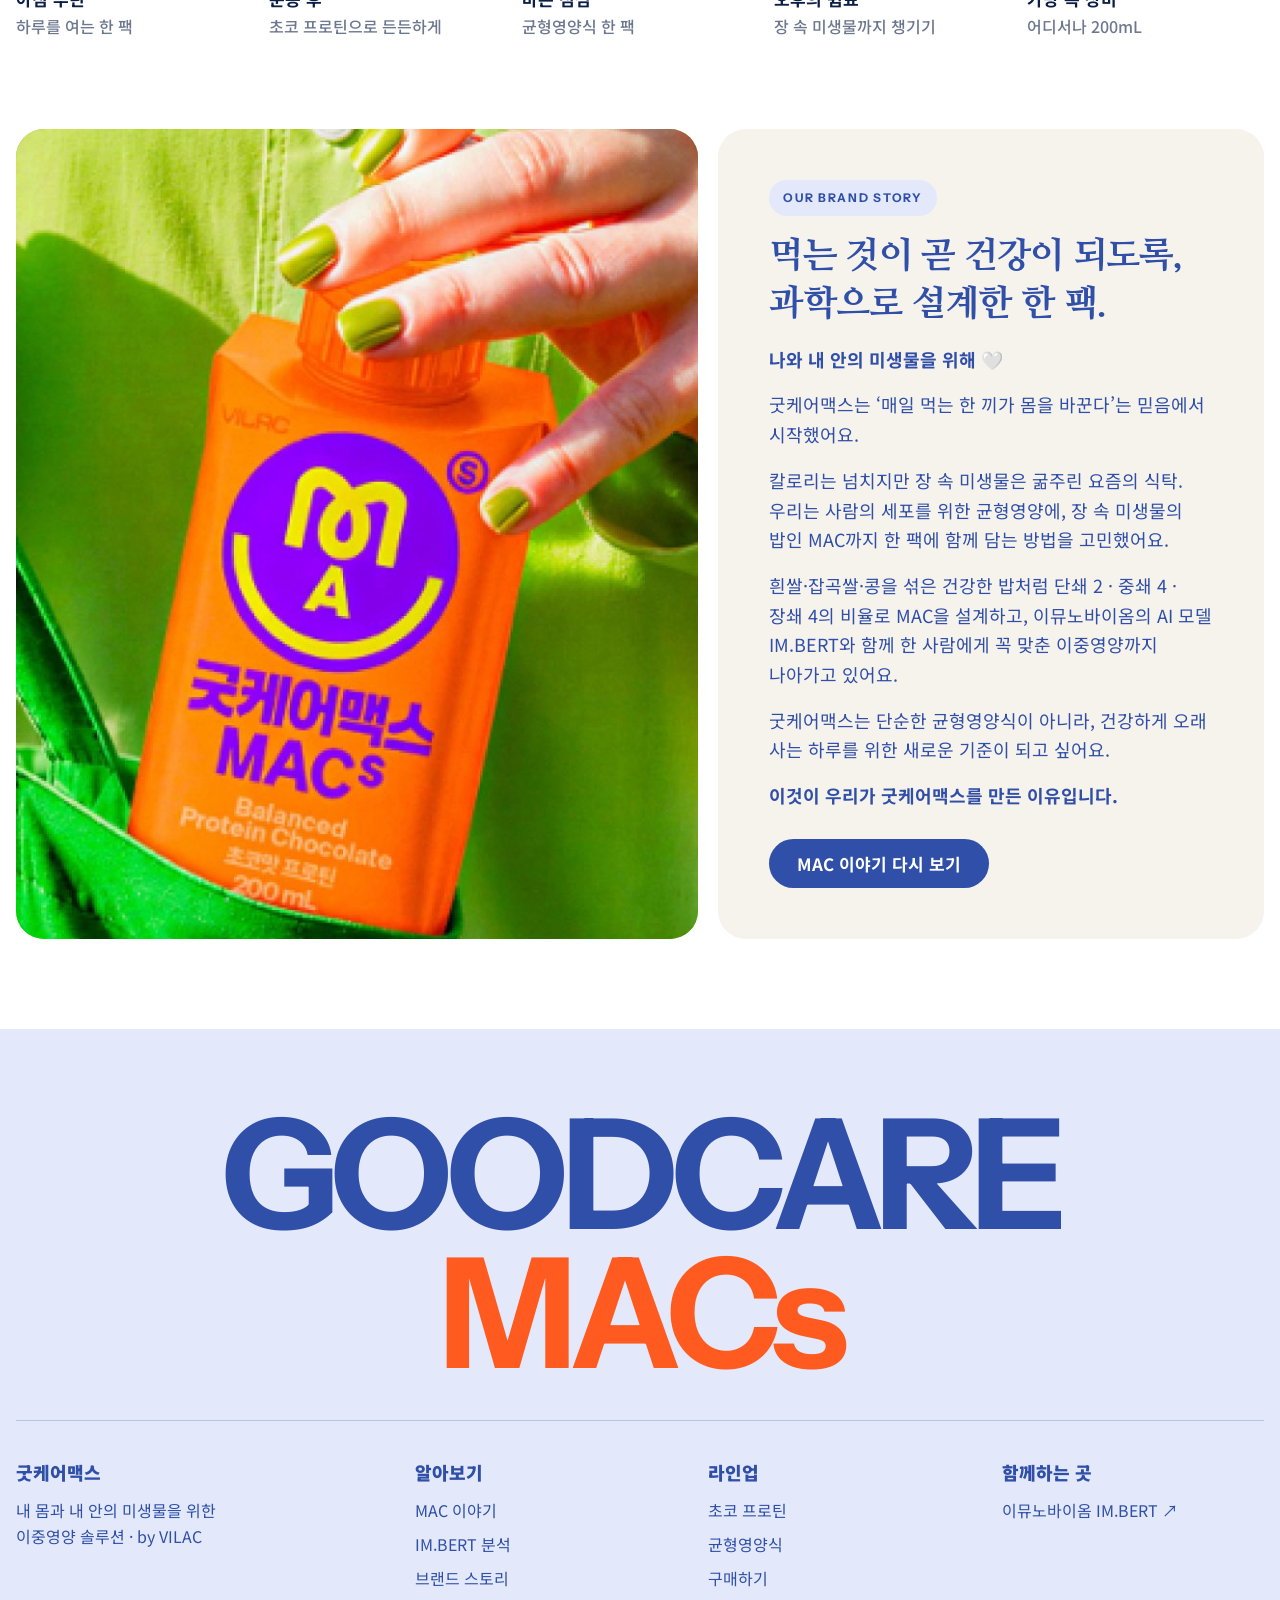
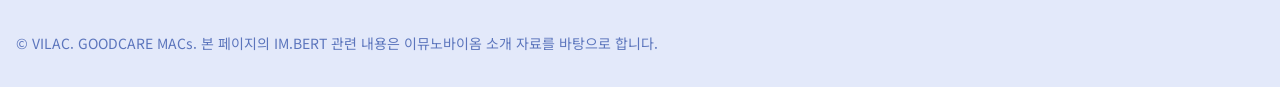
==== commit 935c762d: "히어로: 로고·타이틀 10% 확대와 인터랙션, 아이보리 단백질 쉐이크 배경 - 로고를 분리해 등장 팝 + 둥실 흔들림 + 마우스 패럴랙스 + 호버/클릭 반응 - 타이틀 글자별 등장" ====
--- a/index.html
+++ b/index.html
@@ -6,7 +6,7 @@
 <meta name="description" content="굿케어맥스(GOODCARE MACs) — 내 몸과 장 속 미생물을 위한 이중영양 솔루션. 이뮤노바이옴 IM.BERT 1:1 개인맞춤 서비스.">
 <meta property="og:title" content="GOODCARE MACs 굿케어맥스">
 <meta property="og:description" content="균형영양식의 새로운 기준, 내 몸과 미생물을 위한 이중영양 솔루션">
-<meta property="og:image" content="assets/gcm-hero-milk.jpg">
+<meta property="og:image" content="assets/gcm-hero-shake.jpg">
 <title>GOODCARE MACs</title>
 <link rel="preconnect" href="https://fonts.googleapis.com">
 <link rel="preconnect" href="https://fonts.gstatic.com" crossorigin>
@@ -374,7 +374,7 @@
 footer ul a:hover{text-decoration:underline}
 footer .fine{font-size:14px;opacity:.75;padding-block:0 32px}
 
-@media (max-width:700px){.hero .stage{min-height:0;display:block}.hero .slot{position:relative;inset:auto;aspect-ratio:1800/1005}.hero .copy{background:#ECE8E4;padding-block:28px}.hero h1{font-size:44px}.hero .sub{font-size:19px}}
+@media (max-width:700px){.hero .stage{min-height:0;display:block}.hero .slot{position:relative;inset:auto;aspect-ratio:1800/1005}.hero .copy{background:#E1D1B6;padding-block:28px}.hero h1{font-size:44px}.hero .sub{font-size:19px}}
 
 /* hero: extended artwork keeps the whole logo; copy sits on the chocolate */
 .hero.band{padding-left:0;padding-right:0}
@@ -406,6 +406,24 @@
 .mac-pill b i{position:relative;z-index:1;width:50%;display:flex;justify-content:center;gap:4px}
 .mac-pill b i em{display:block;width:6px;height:6px;border-radius:50%;background:rgba(11,30,69,.22)}
 .mac-pill b i em:nth-child(2){width:4px;height:4px;margin-top:6px}
+
+/* ===== hero interactions ===== */
+.hero .slot{overflow:hidden}
+.hero .hero-bg{transform:translate(calc(var(--mx,0)*-14px),calc(var(--my,0)*-10px)) scale(1.04);transition:transform .6s cubic-bezier(.2,.8,.2,1)}
+.hero-logo{position:absolute;left:50%;top:9.3%;width:28%;z-index:1;transform:translate(-50%,0) translate(calc(var(--mx,0)*18px),calc(var(--my,0)*12px));transition:transform .6s cubic-bezier(.2,.8,.2,1)}
+.hero-logo img{position:static;width:100%;height:auto;display:block;transform-origin:50% 60%;filter:drop-shadow(0 14px 22px rgba(120,40,0,.28));
+  animation:logo-pop 1.1s cubic-bezier(.34,1.56,.64,1) both,logo-float 6s ease-in-out 1.1s infinite;cursor:pointer}
+.hero-logo:hover img{animation:logo-pop 1.1s cubic-bezier(.34,1.56,.64,1) both,logo-float 6s ease-in-out 1.1s infinite,logo-smile .7s cubic-bezier(.34,1.56,.64,1)}
+@keyframes logo-pop{0%{transform:scale(.55) rotate(-14deg)}60%{transform:scale(1.06) rotate(3deg)}100%{transform:none}}
+@keyframes logo-float{0%,100%{translate:0 0;rotate:0deg}25%{translate:0 -2.2%;rotate:-2.5deg}50%{translate:0 0;rotate:0deg}75%{translate:0 -1.4%;rotate:2.5deg}}
+@keyframes logo-smile{0%{scale:1}35%{scale:1.1 .92}65%{scale:.96 1.06}100%{scale:1}}
+.hero h1{font-size:clamp(48px,7.3vw,130px)!important;cursor:default}
+.hero h1 span{display:inline-block;transform-origin:50% 100%;animation:ttl-rise .9s cubic-bezier(.2,.8,.2,1) calc(var(--i)*45ms + .25s) both,ttl-wave 6s ease-in-out calc(var(--i)*70ms + 2s) infinite}
+.hero h1 span:hover{animation:ttl-hop .5s cubic-bezier(.34,1.56,.64,1)}
+@keyframes ttl-rise{0%{transform:translateY(55%) rotate(8deg) scale(.8);opacity:0}100%{transform:none;opacity:1}}
+@keyframes ttl-wave{0%,14%,100%{transform:none}5%{transform:translateY(-12%) scale(1.06)}9%{transform:translateY(2%) scale(.98)}}
+@keyframes ttl-hop{0%{transform:none}40%{transform:translateY(-22%) scale(1.12) rotate(-6deg);color:var(--ink)}100%{transform:none}}
+@media (max-width:700px){.hero h1{font-size:clamp(40px,12vw,56px)!important}}
 @media (prefers-reduced-motion:reduce){*,*::before,*::after{animation:none!important;transition:none!important}html{scroll-behavior:auto}}
 
 /* ===== Figma Motion (goodcaremacs, 8s loop) — values copied from Figma ===== */
@@ -625,9 +643,9 @@
   <!-- HERO -->
   <section class="hero band" aria-label="굿케어맥스 소개">
     <div class="stage">
-      <div class="slot"><img src="assets/gcm-hero-milk.jpg" alt="굿케어맥스 MACs 로고와 피스타치오가 흩뿌려진 뽀얀 단백질 우유 웨이브"></div>
+      <div class="slot"><img class="hero-bg" src="assets/gcm-hero-shake.jpg" alt="피스타치오가 흩뿌려진 아이보리빛 단백질 쉐이크 웨이브"><div class="hero-logo" aria-hidden="true"><img src="assets/gcm-logo-macs.png" alt=""></div></div>
       <div class="copy wrap">
-        <h1>GOODCARE MACs</h1>
+        <h1 aria-label="GOODCARE MACs"><span style="--i:0" aria-hidden="true">G</span><span style="--i:1" aria-hidden="true">O</span><span style="--i:2" aria-hidden="true">O</span><span style="--i:3" aria-hidden="true">D</span><span style="--i:4" aria-hidden="true">C</span><span style="--i:5" aria-hidden="true">A</span><span style="--i:6" aria-hidden="true">R</span><span style="--i:7" aria-hidden="true">E</span><span style="--i:8" aria-hidden="true">&nbsp;</span><span style="--i:9" aria-hidden="true">M</span><span style="--i:10" aria-hidden="true">A</span><span style="--i:11" aria-hidden="true">C</span><span style="--i:12" aria-hidden="true">s</span></h1>
         <p class="sub">균형영양식의 새로운 기준<br>내 몸과 미생물을 위한 이중영양 솔루션</p>
       </div>
     </div>
@@ -930,6 +948,15 @@
 
 <script>
 (function(){
+  const h=document.querySelector('.hero');if(!h||window.matchMedia('(prefers-reduced-motion: reduce)').matches)return;
+  h.addEventListener('pointermove',e=>{const r=h.getBoundingClientRect();h.style.setProperty('--mx',((e.clientX-r.left)/r.width-.5)*2);h.style.setProperty('--my',((e.clientY-r.top)/r.height-.5)*2);});
+  h.addEventListener('pointerleave',()=>{h.style.setProperty('--mx',0);h.style.setProperty('--my',0);});
+  const logo=h.querySelector('.hero-logo img');
+  logo&&logo.addEventListener('click',()=>{logo.style.animation='none';void logo.offsetWidth;logo.style.animation='';});
+})();
+</script>
+<script>
+(function(){
   // The product stage plays Figma's 8s timeline: 0–3.2s 초코 프로틴, 4–7.2s 균형영양식.
   const st=document.querySelector('.pstage');
   const T={c:0,b:4.2};
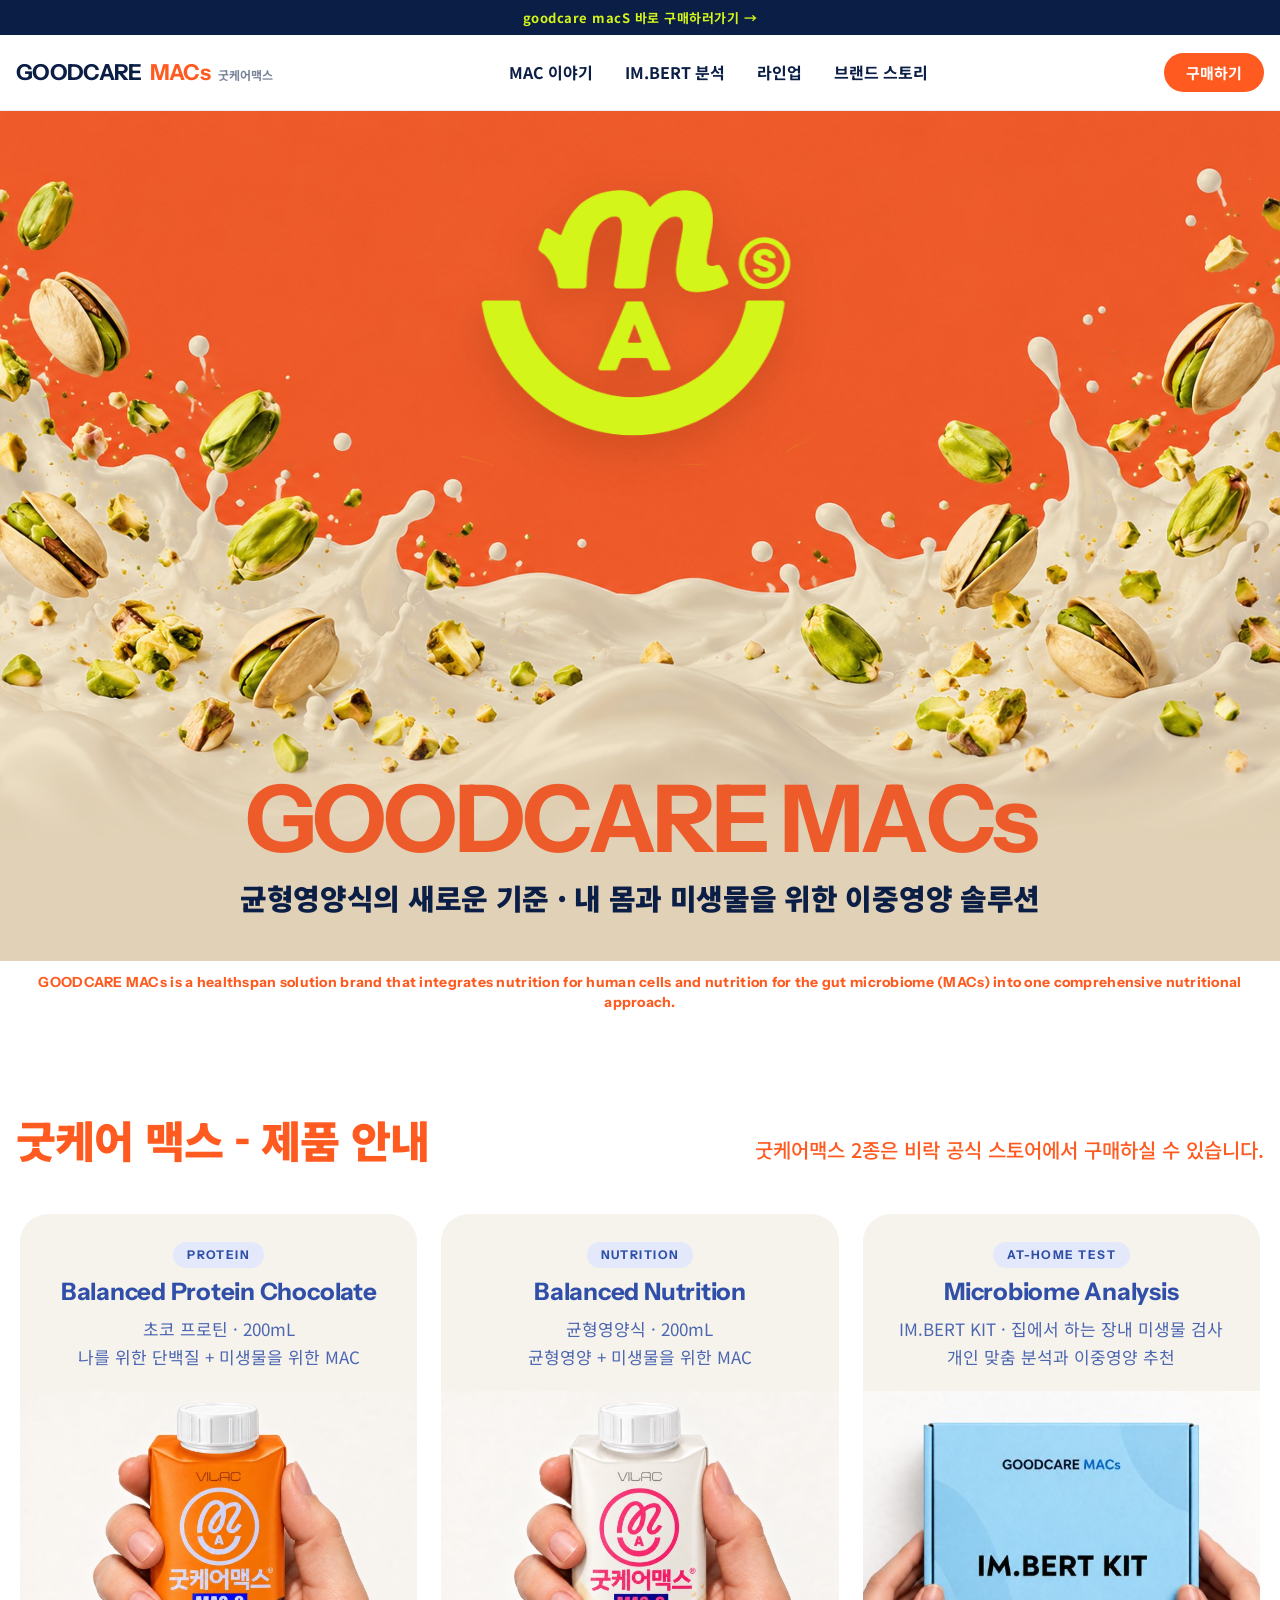
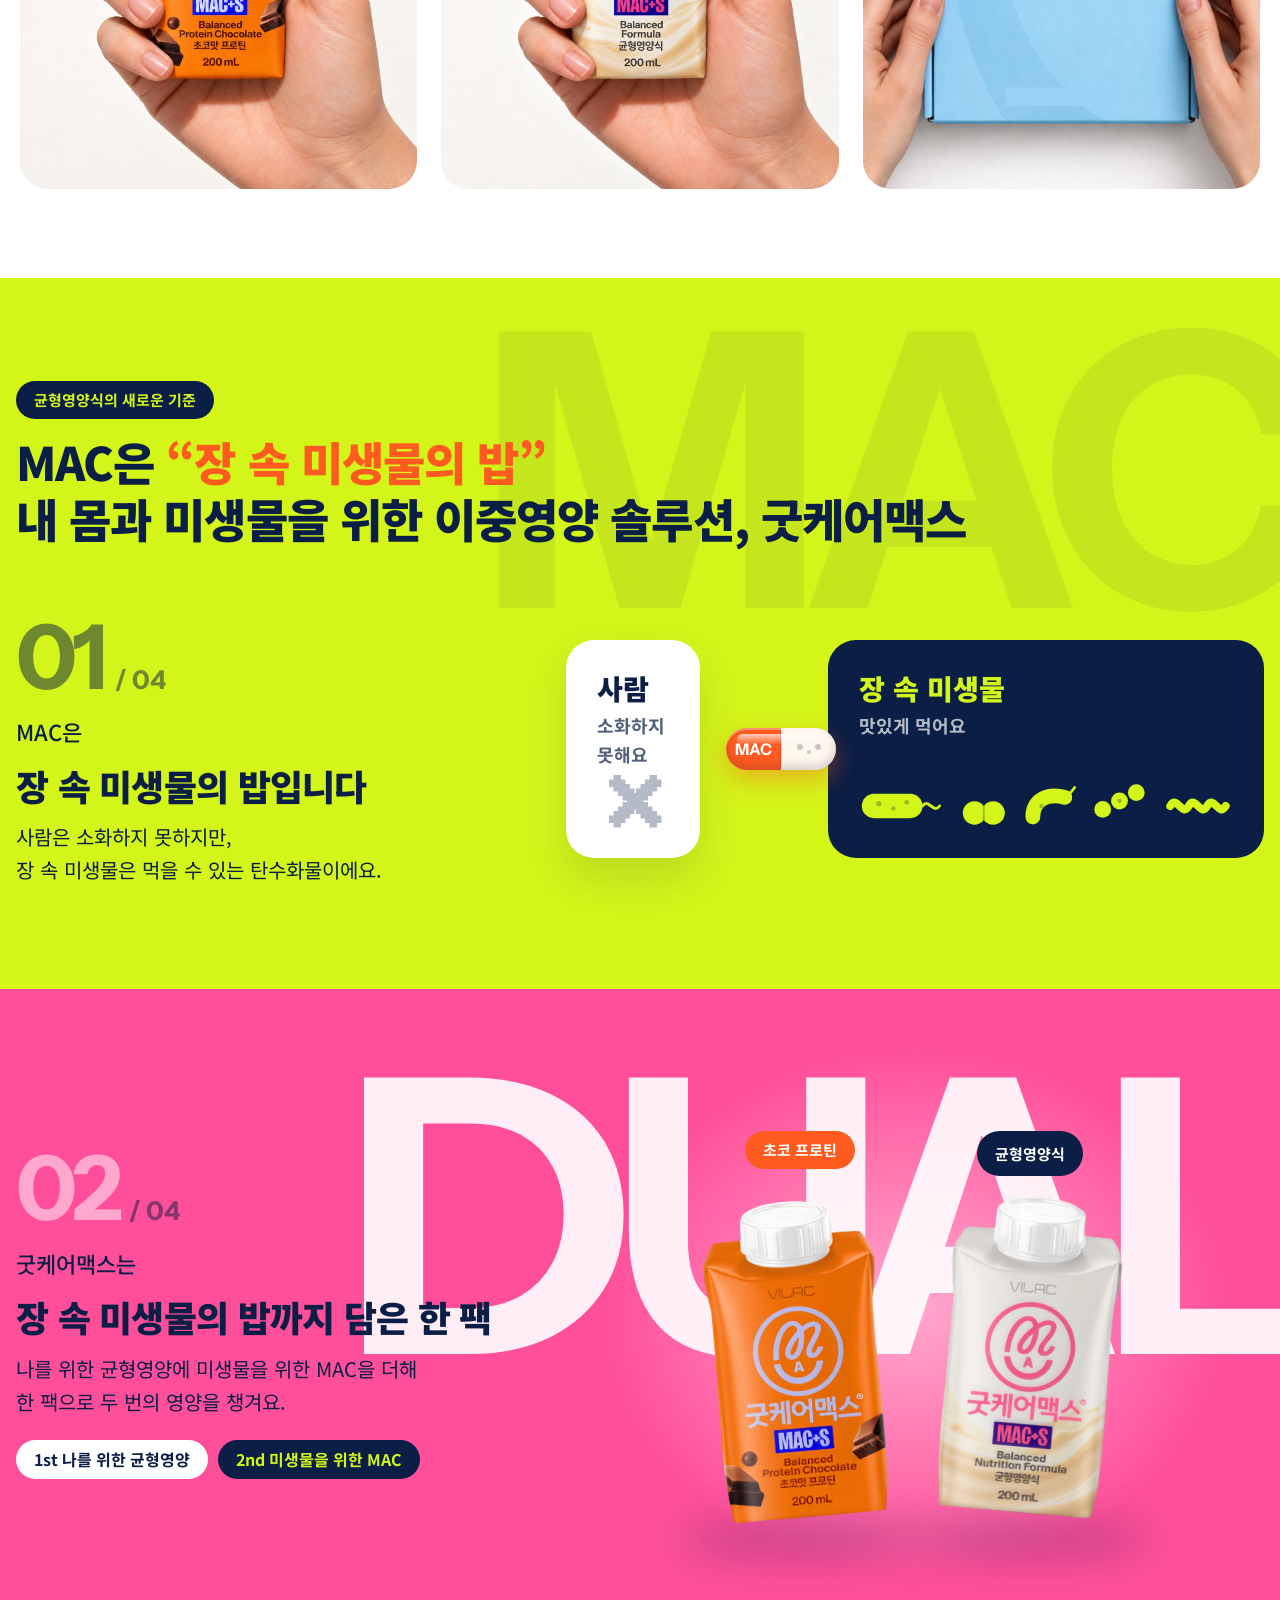
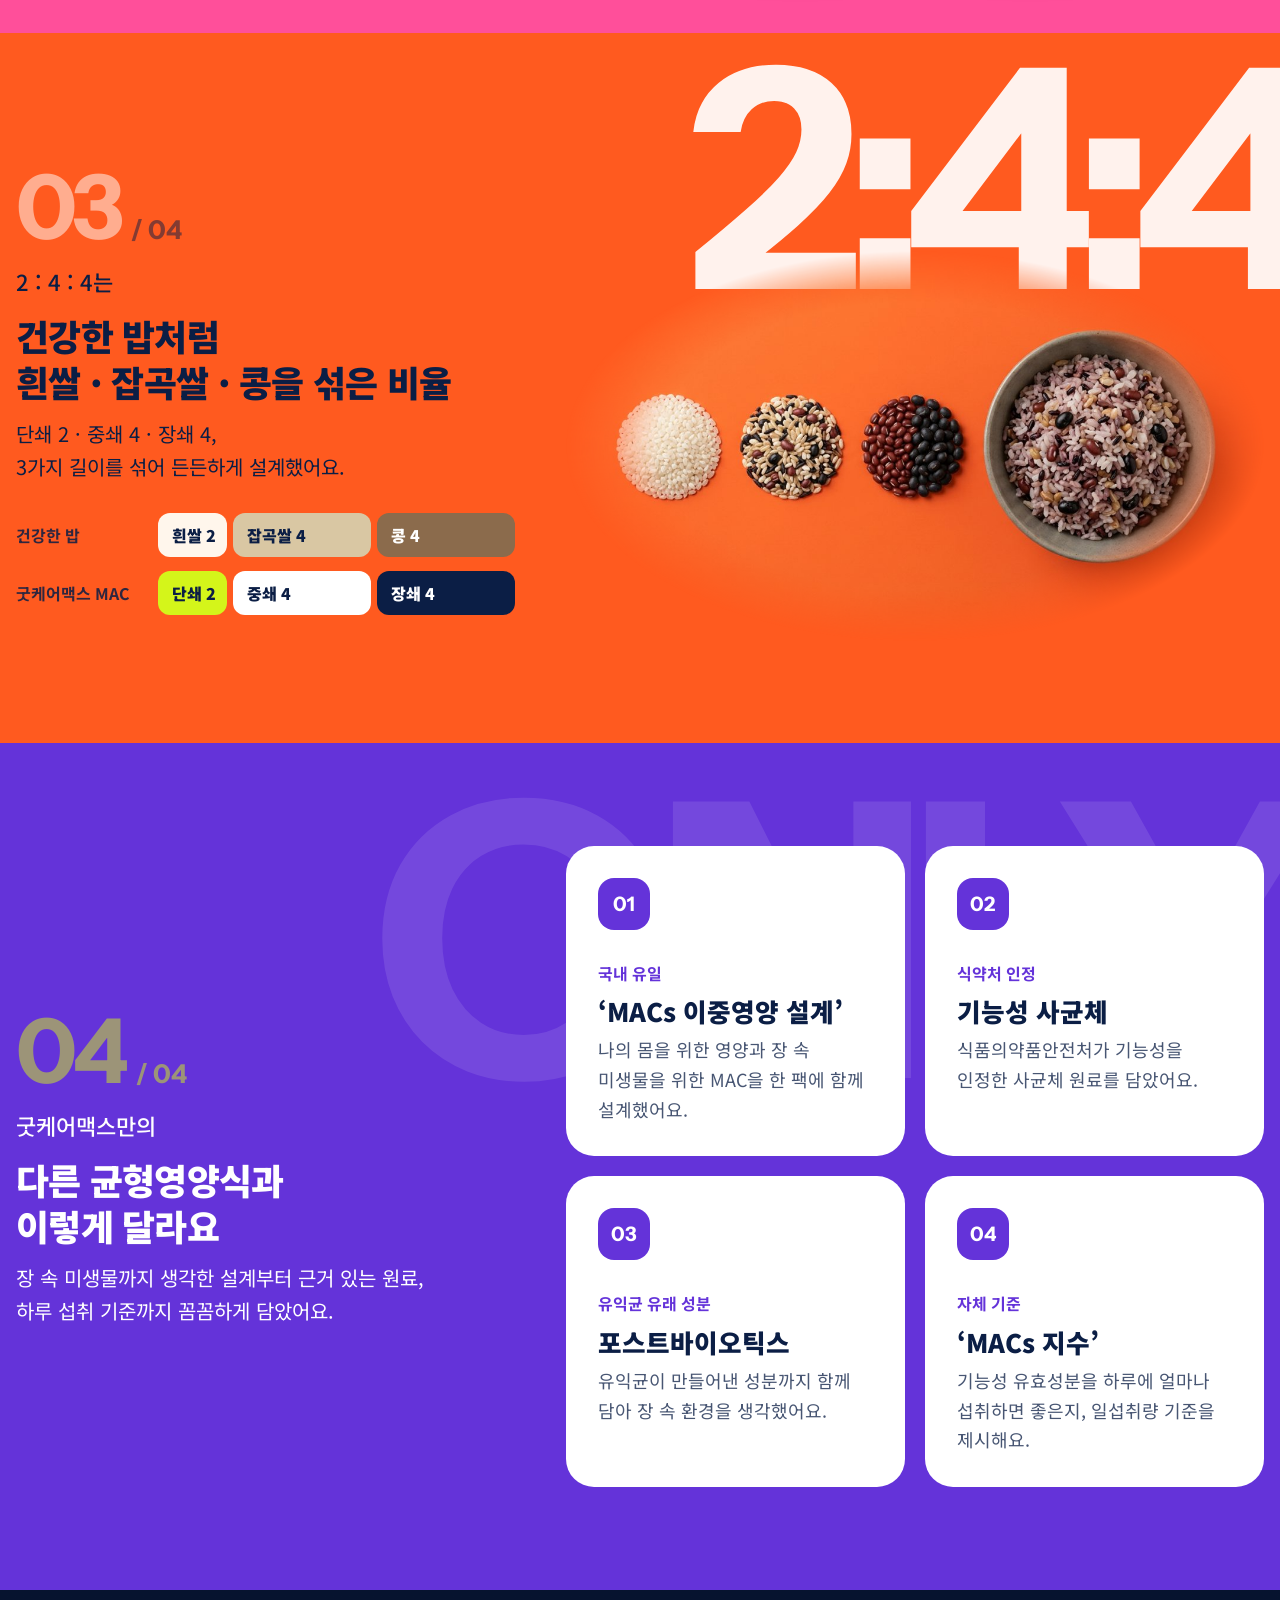
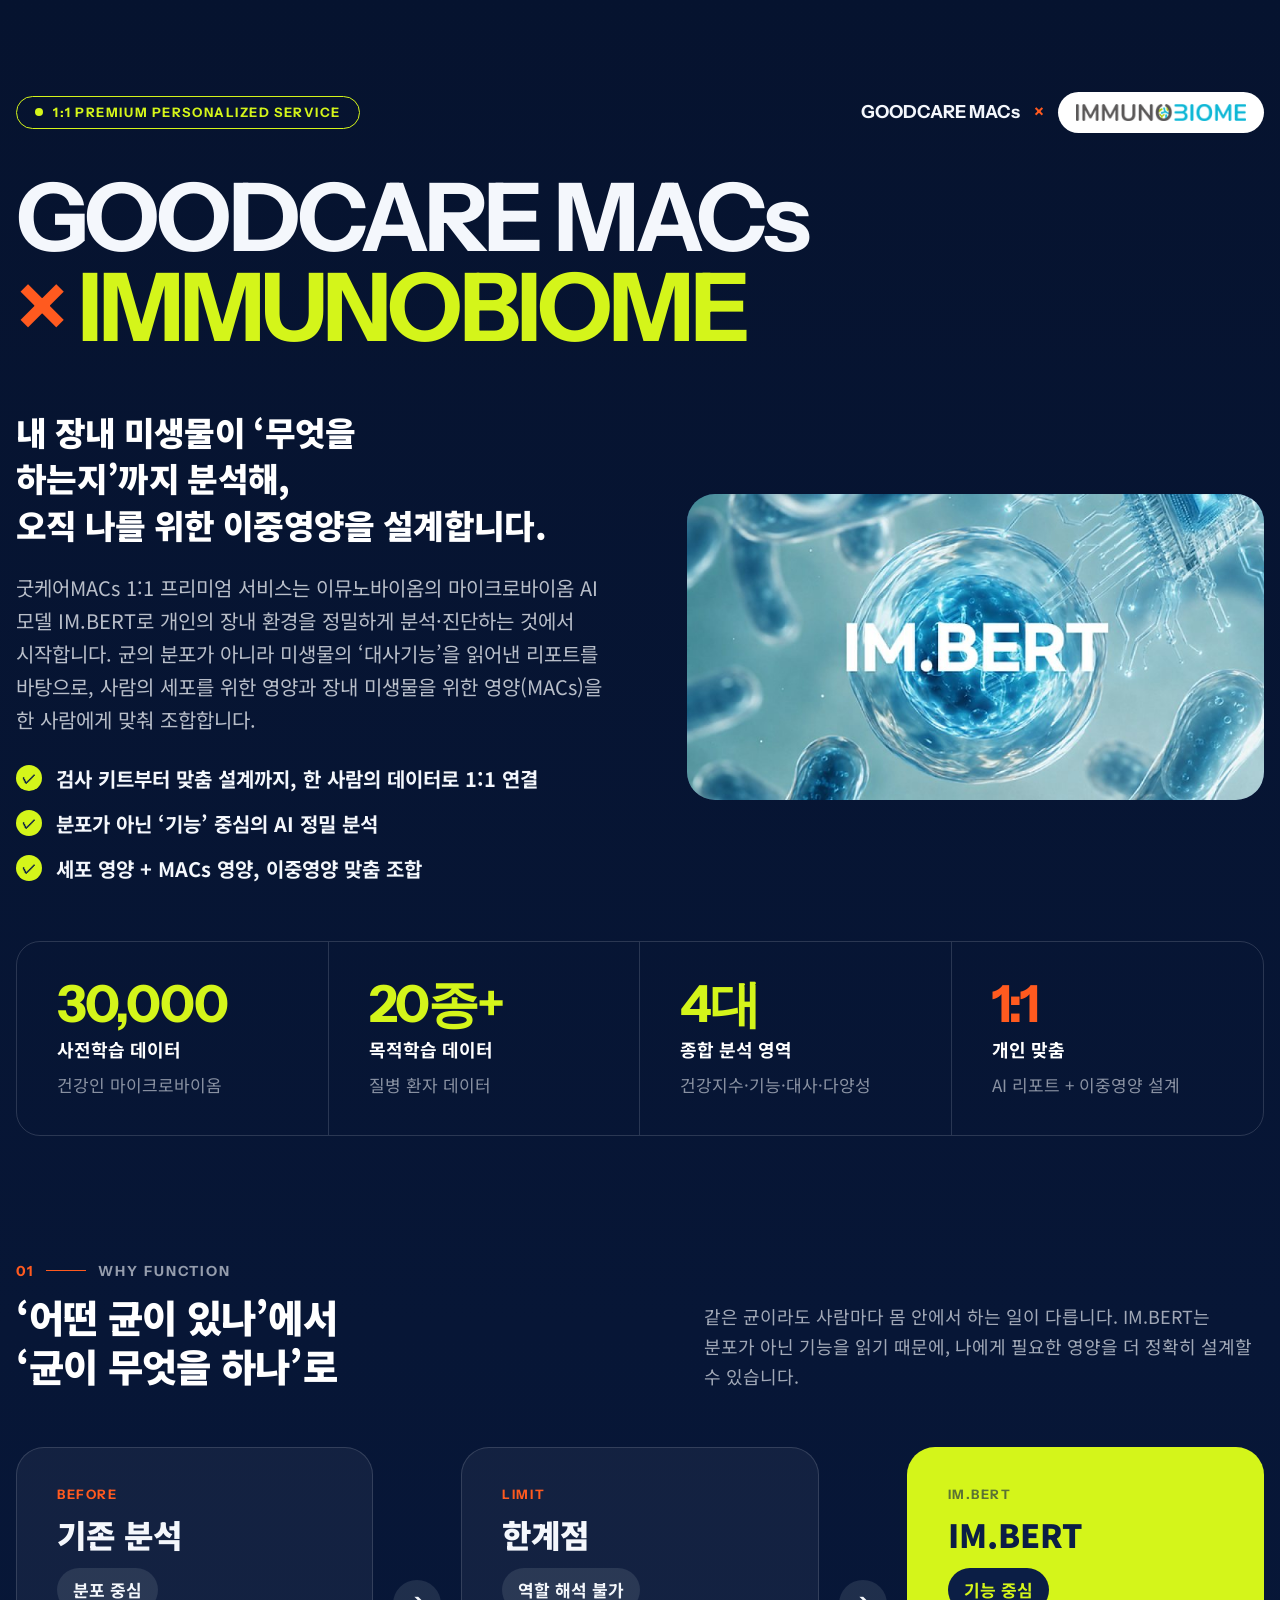
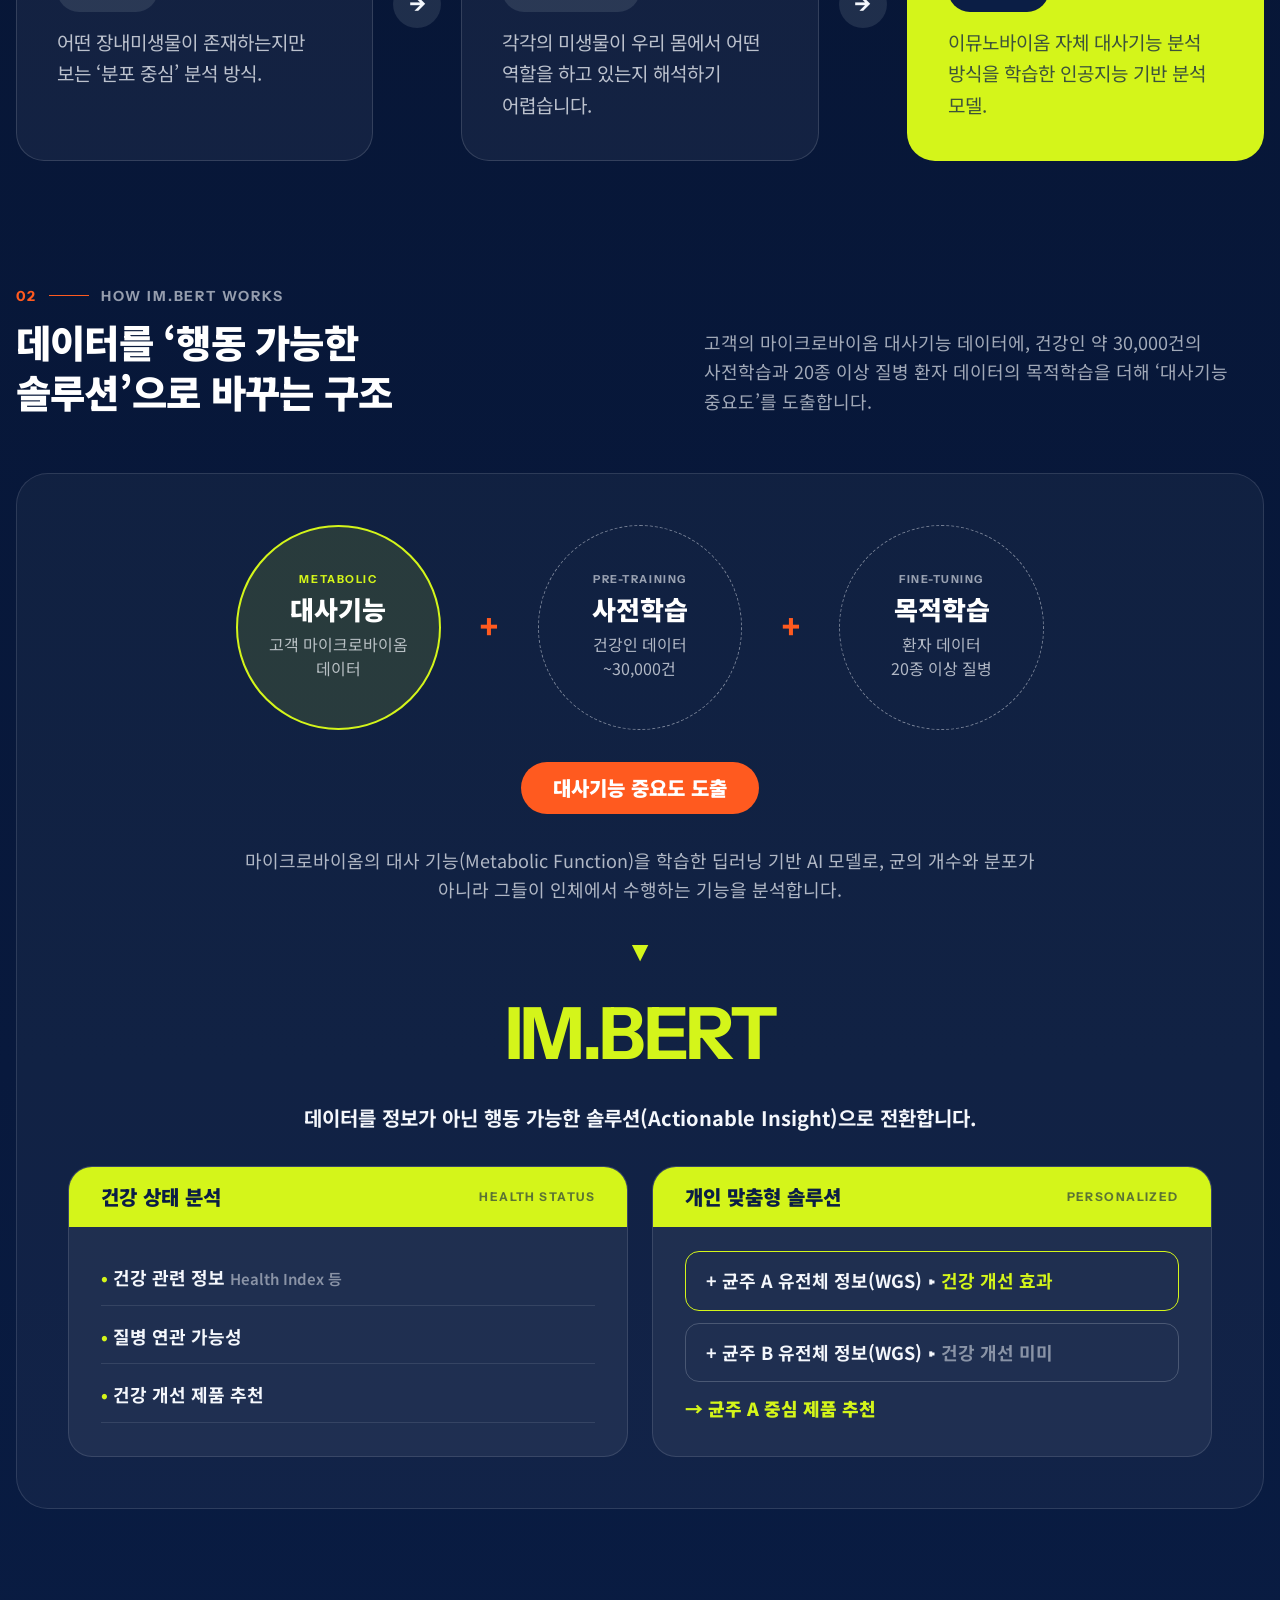
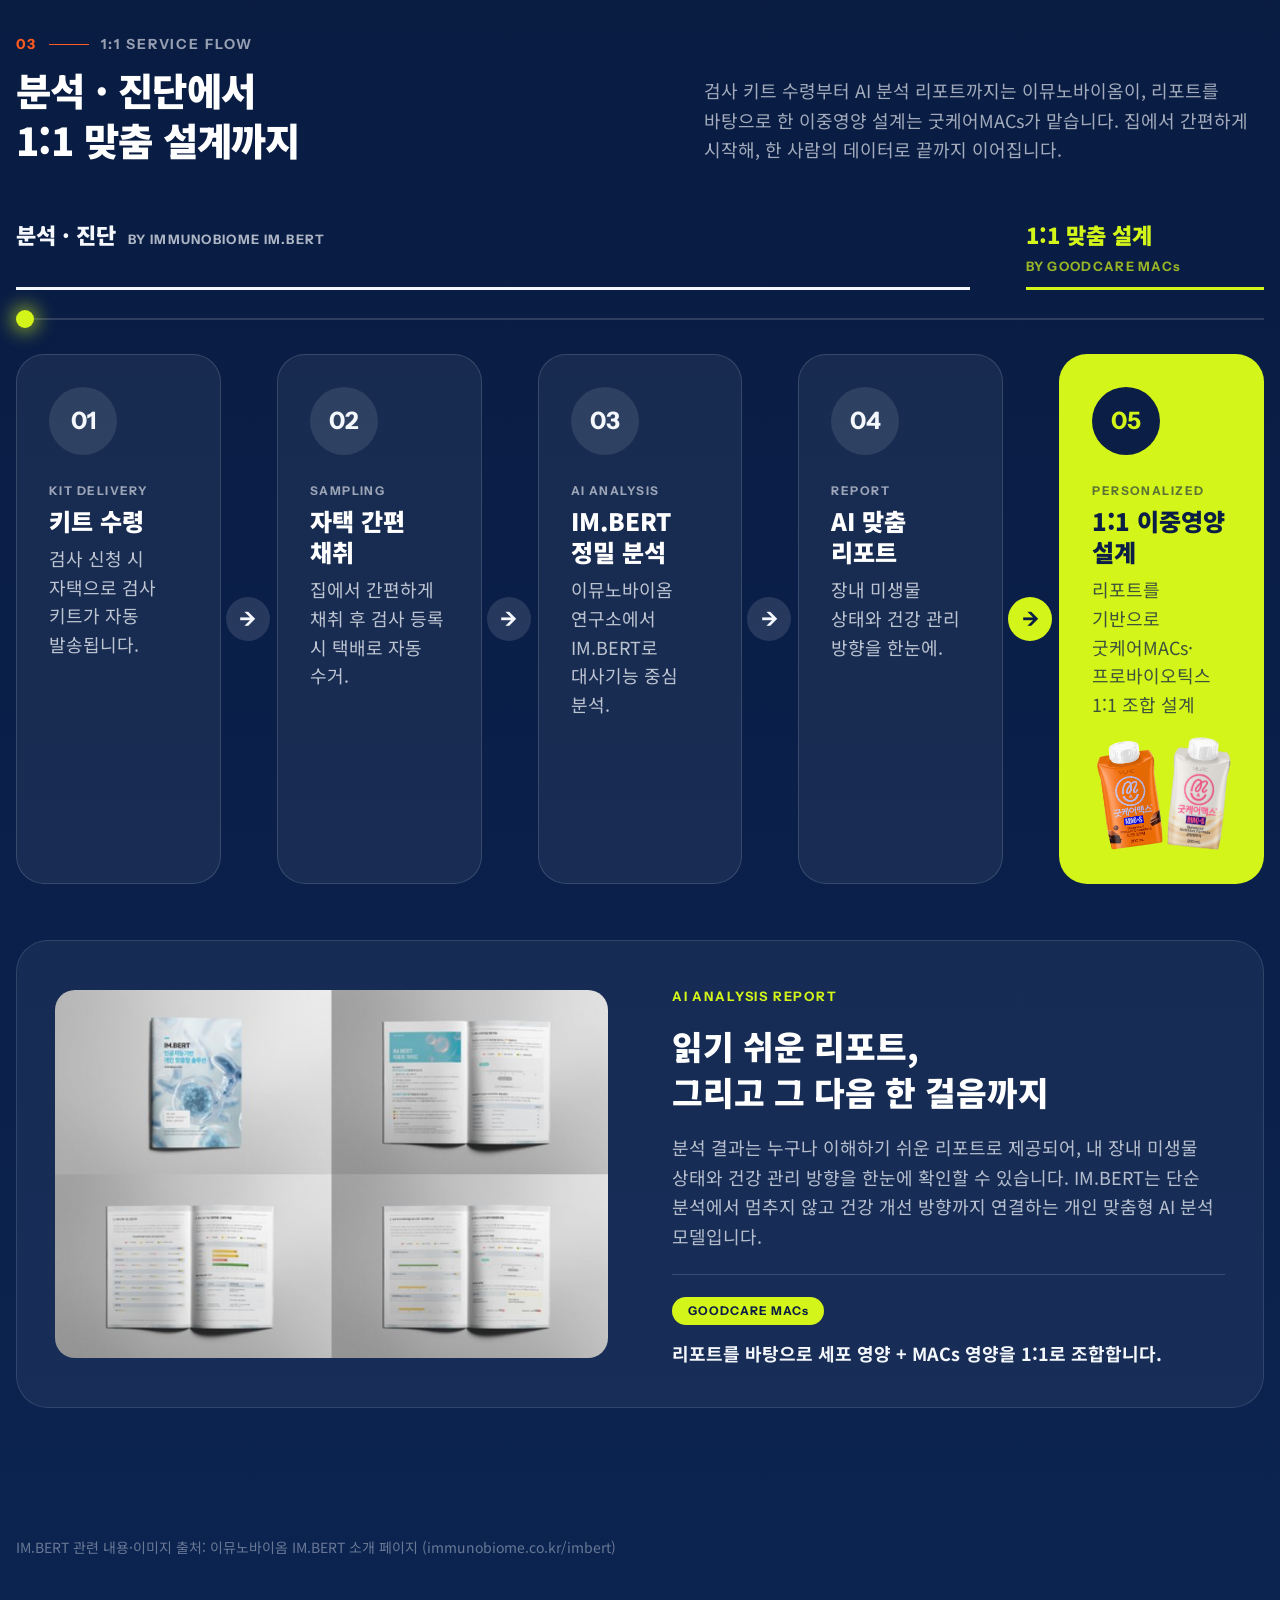
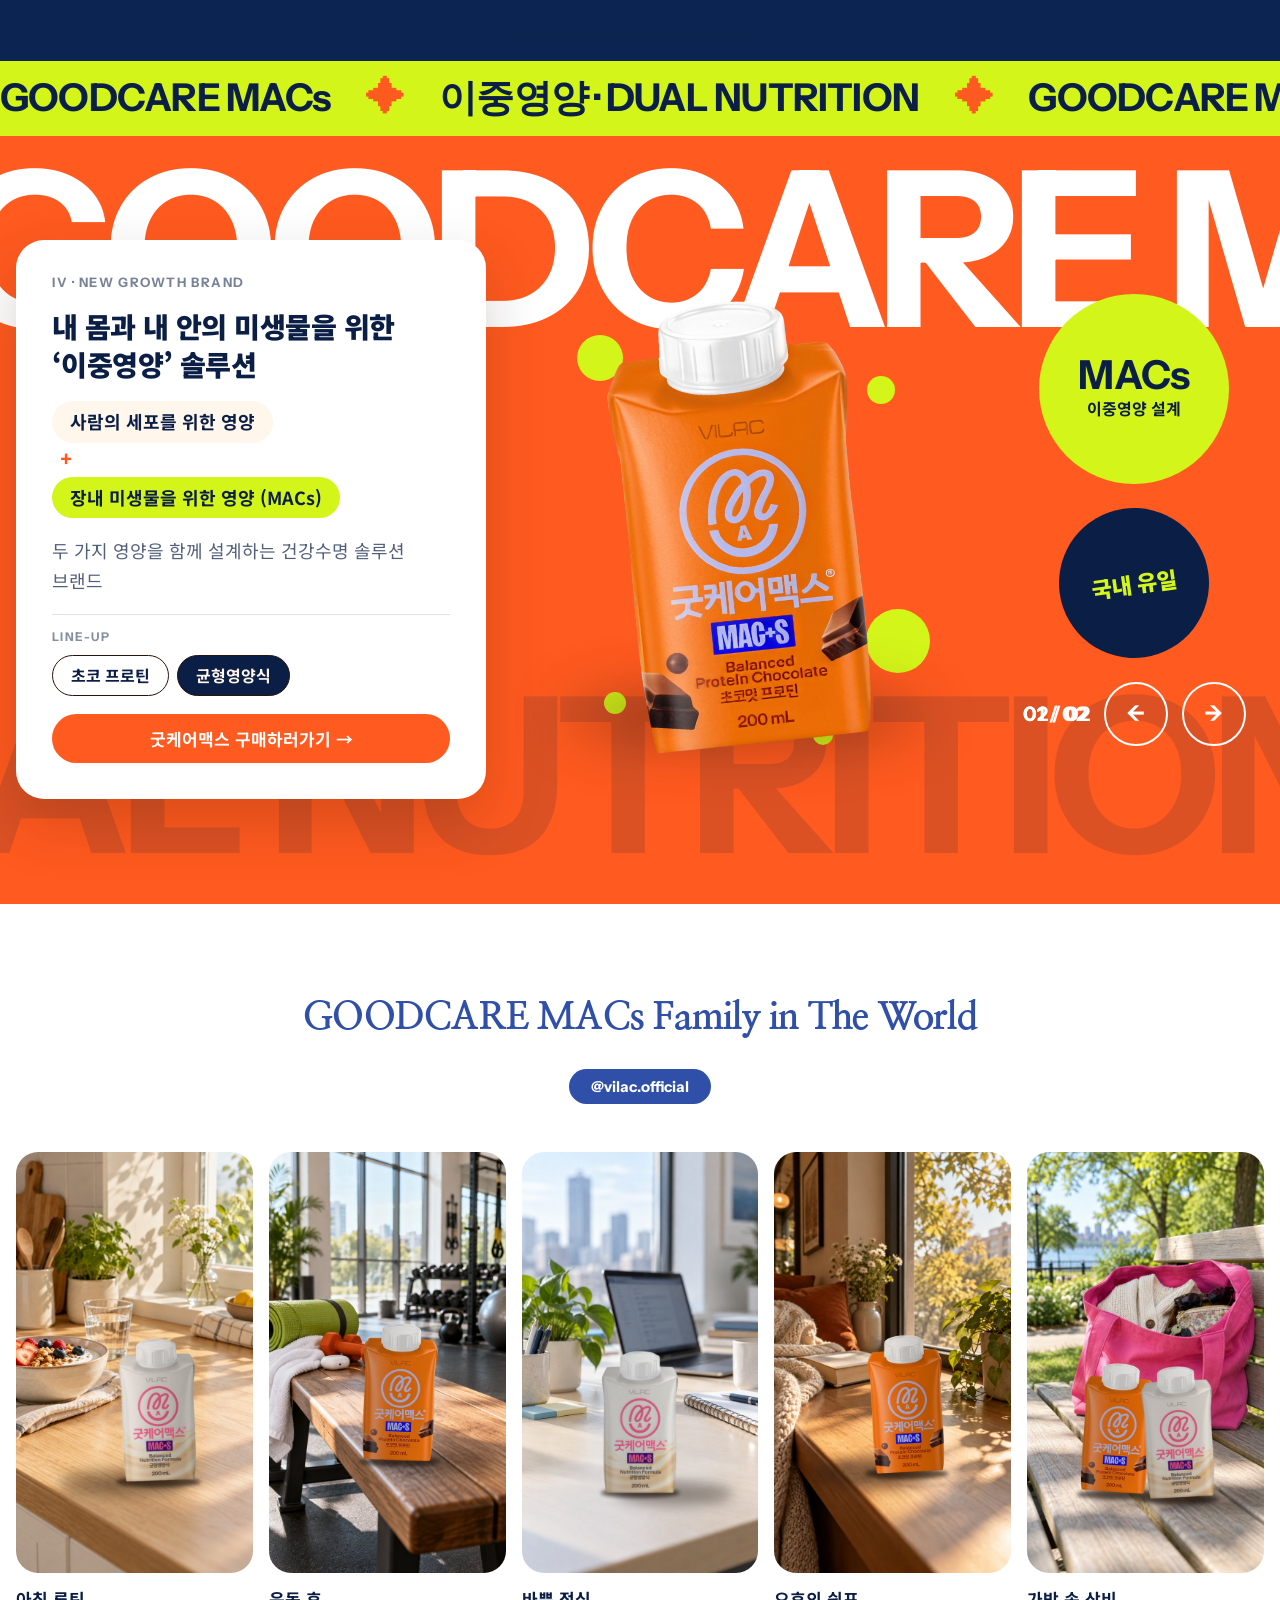
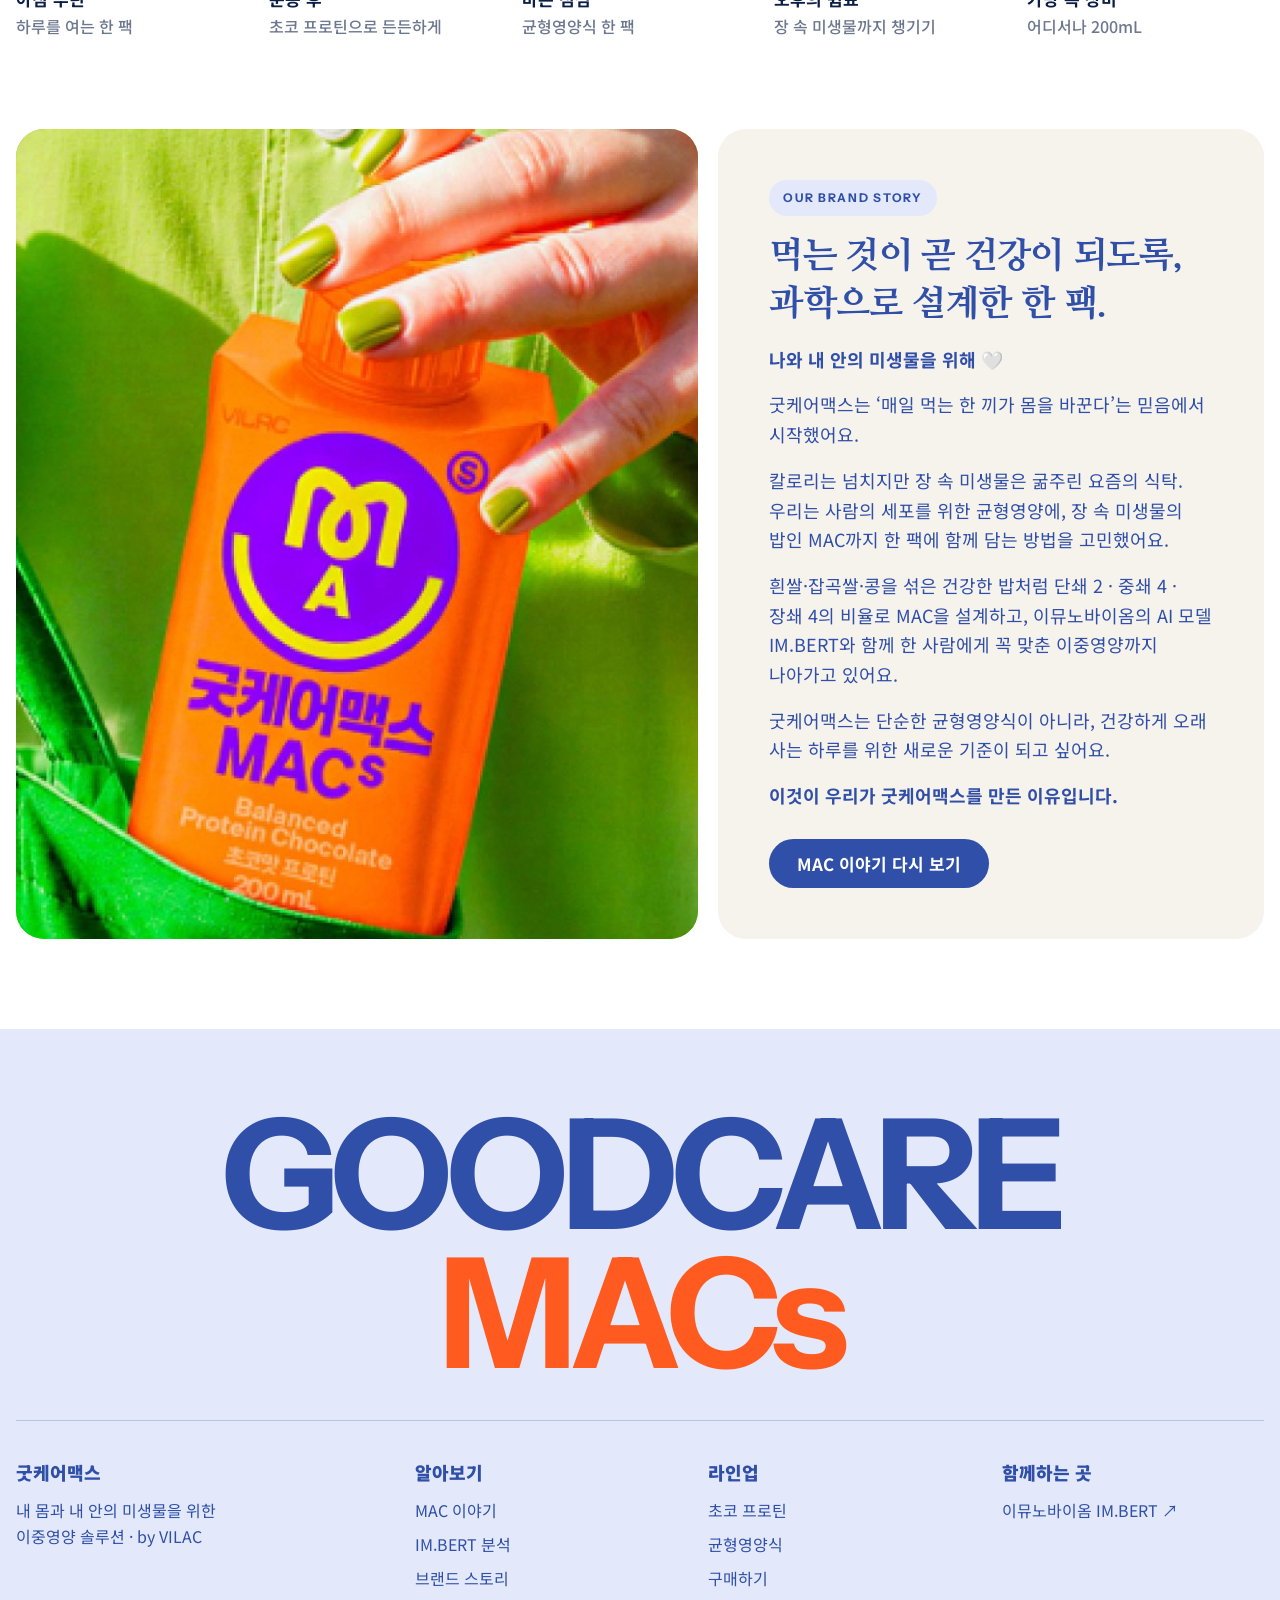
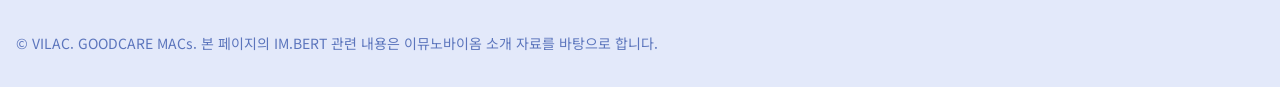
==== commit bdd80abf: "히어로 서브타이틀: 박스 제거, 한 줄, 타이틀과 양끝 정렬 Co-Authored-By: Claude Opus 5.5 <noreply@anthropic.com> Claude-Ses" ====
--- a/index.html
+++ b/index.html
@@ -424,6 +424,10 @@
 @keyframes ttl-wave{0%,14%,100%{transform:none}5%{transform:translateY(-12%) scale(1.06)}9%{transform:translateY(2%) scale(.98)}}
 @keyframes ttl-hop{0%{transform:none}40%{transform:translateY(-22%) scale(1.12) rotate(-6deg);color:var(--ink)}100%{transform:none}}
 @media (max-width:700px){.hero h1{font-size:clamp(40px,12vw,56px)!important}}
+
+/* subtitle: one line, no box, same width as the title */
+.hero .sub{display:block!important;background:none!important;padding:0!important;border-radius:0!important;color:var(--ink)!important;white-space:nowrap;font-weight:900;letter-spacing:-.01em;line-height:1.2;margin-top:6px}
+@media (max-width:700px){.hero .sub{white-space:normal;font-size:20px!important}}
 @media (prefers-reduced-motion:reduce){*,*::before,*::after{animation:none!important;transition:none!important}html{scroll-behavior:auto}}
 
 /* ===== Figma Motion (goodcaremacs, 8s loop) — values copied from Figma ===== */
@@ -646,7 +650,7 @@
       <div class="slot"><img class="hero-bg" src="assets/gcm-hero-shake.jpg" alt="피스타치오가 흩뿌려진 아이보리빛 단백질 쉐이크 웨이브"><div class="hero-logo" aria-hidden="true"><img src="assets/gcm-logo-macs.png" alt=""></div></div>
       <div class="copy wrap">
         <h1 aria-label="GOODCARE MACs"><span style="--i:0" aria-hidden="true">G</span><span style="--i:1" aria-hidden="true">O</span><span style="--i:2" aria-hidden="true">O</span><span style="--i:3" aria-hidden="true">D</span><span style="--i:4" aria-hidden="true">C</span><span style="--i:5" aria-hidden="true">A</span><span style="--i:6" aria-hidden="true">R</span><span style="--i:7" aria-hidden="true">E</span><span style="--i:8" aria-hidden="true">&nbsp;</span><span style="--i:9" aria-hidden="true">M</span><span style="--i:10" aria-hidden="true">A</span><span style="--i:11" aria-hidden="true">C</span><span style="--i:12" aria-hidden="true">s</span></h1>
-        <p class="sub">균형영양식의 새로운 기준<br>내 몸과 미생물을 위한 이중영양 솔루션</p>
+        <p class="sub">균형영양식의 새로운 기준 · 내 몸과 미생물을 위한 이중영양 솔루션</p>
       </div>
     </div>
   </section>
@@ -946,6 +950,21 @@
   </div>
 </footer>
 
+<script>
+(function(){
+  // Fit the subtitle so it starts and ends exactly with the GOODCARE MACs title.
+  const h=document.querySelector('.hero h1'),sub=document.querySelector('.hero .sub');if(!h||!sub)return;
+  function fit(){
+    if(innerWidth<=700){sub.style.fontSize='';return;}
+    const sp=h.querySelectorAll('span');const a=sp[0],z=sp[sp.length-1];
+    const tw=(z.offsetLeft+z.offsetWidth)-a.offsetLeft;
+    sub.style.setProperty('font-size','100px','important');
+    const rg=document.createRange();rg.selectNodeContents(sub);const sw=rg.getBoundingClientRect().width;
+    sub.style.setProperty('font-size',(100*tw/sw).toFixed(2)+'px','important');
+  }
+  fit();addEventListener('resize',fit);document.fonts&&document.fonts.ready.then(fit);addEventListener('load',fit);
+})();
+</script>
 <script>
 (function(){
   const h=document.querySelector('.hero');if(!h||window.matchMedia('(prefers-reduced-motion: reduce)').matches)return;
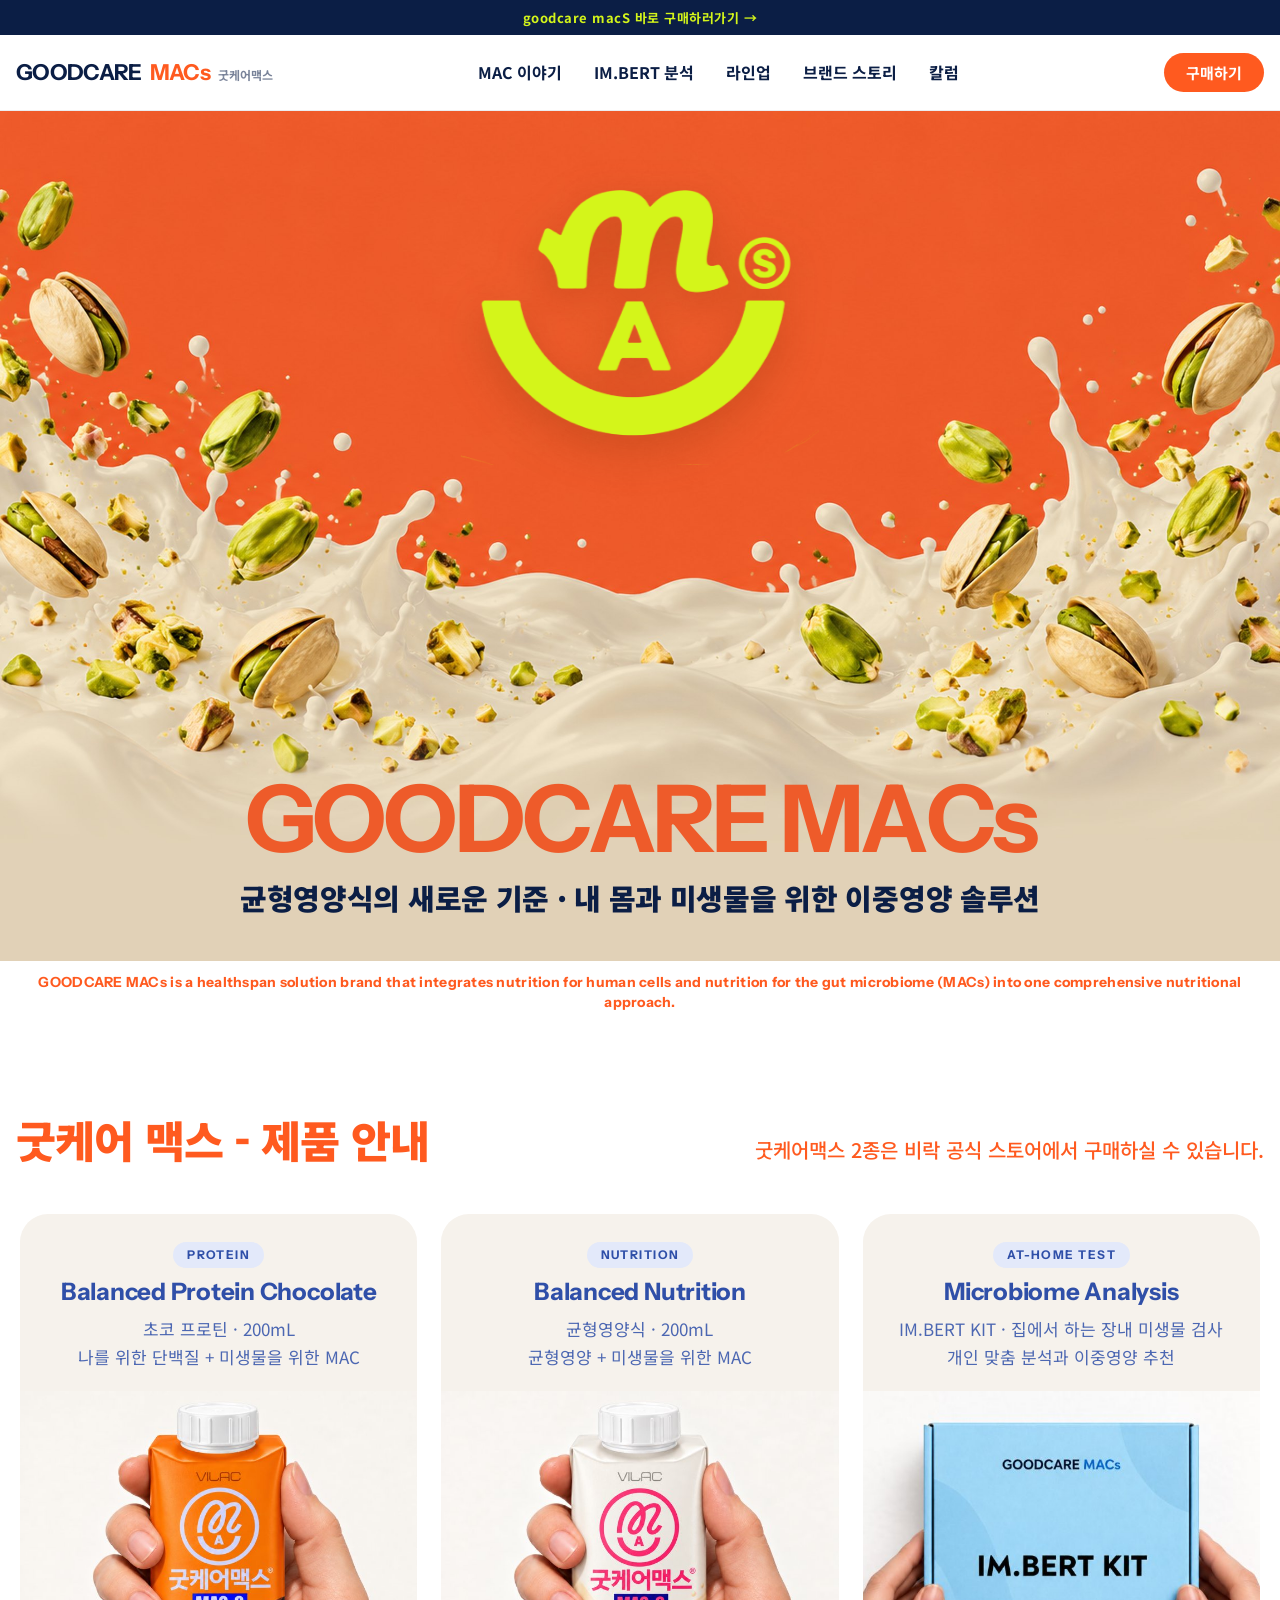
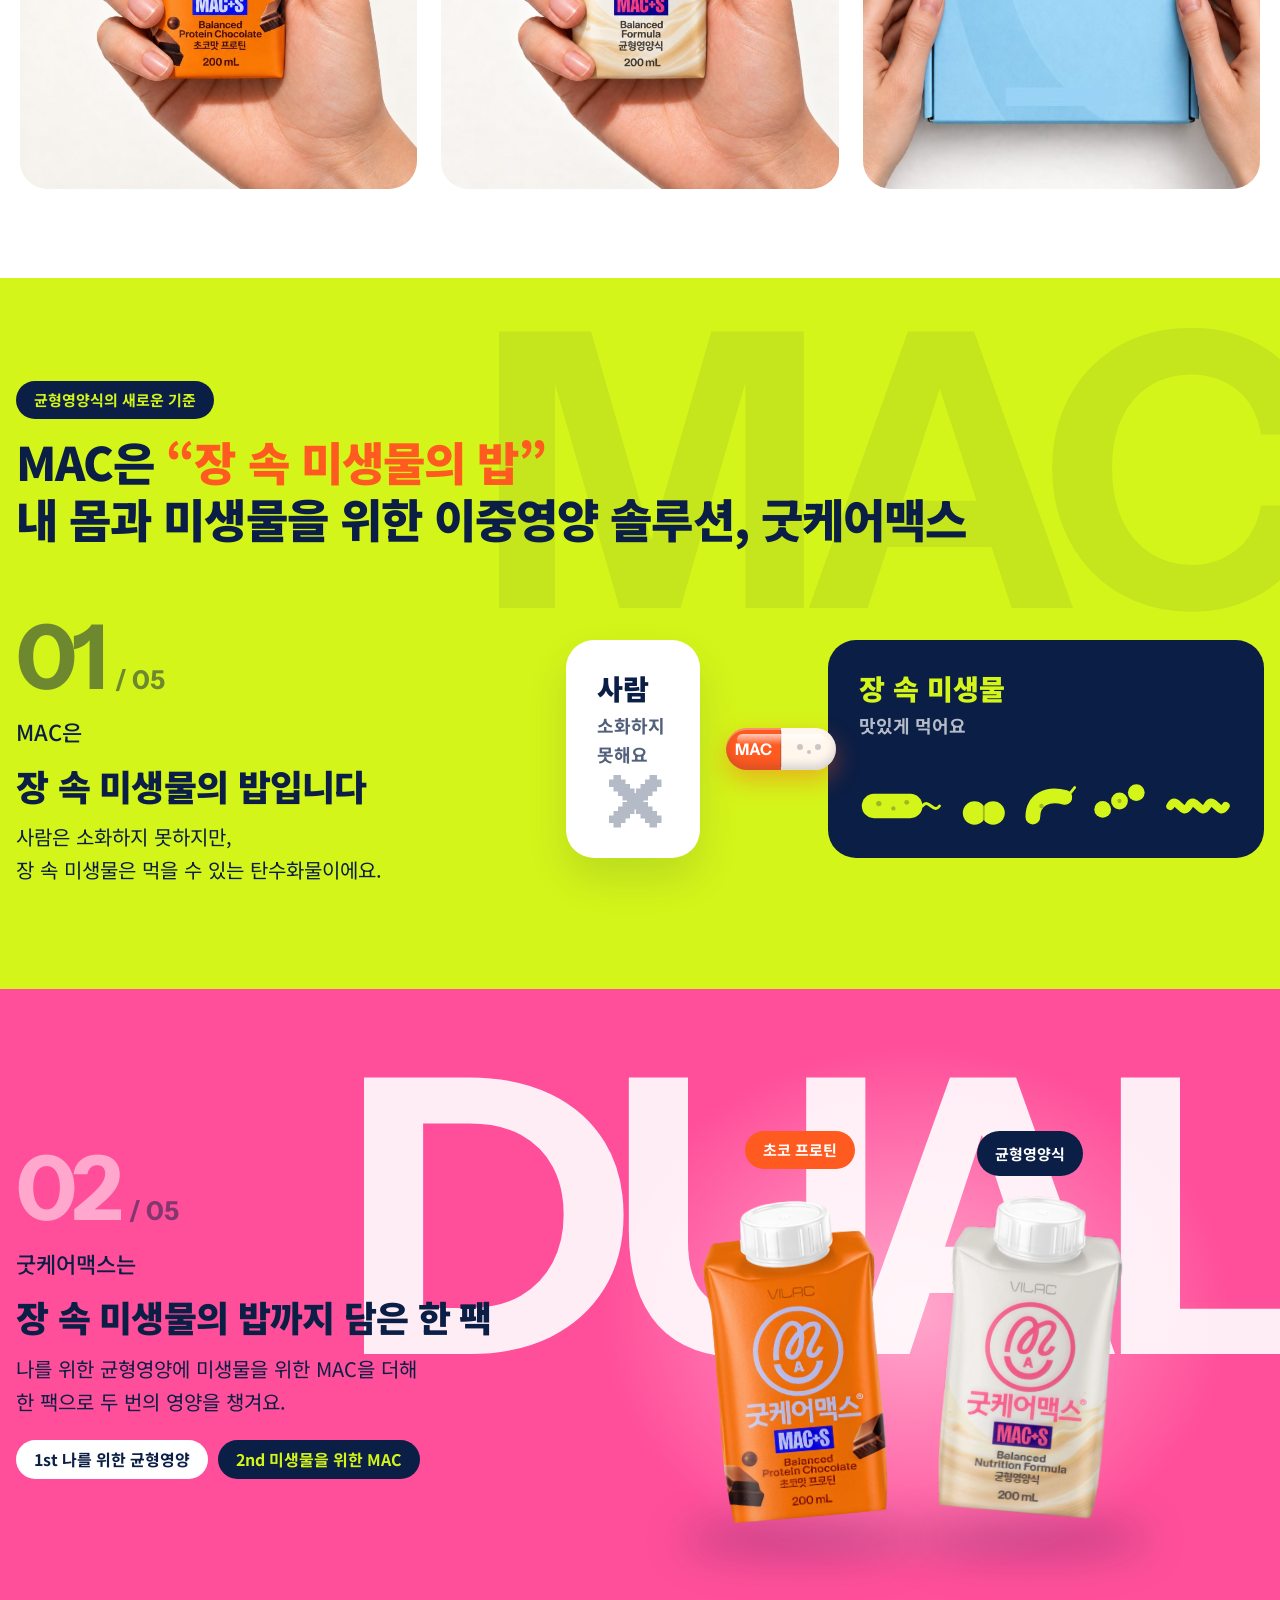
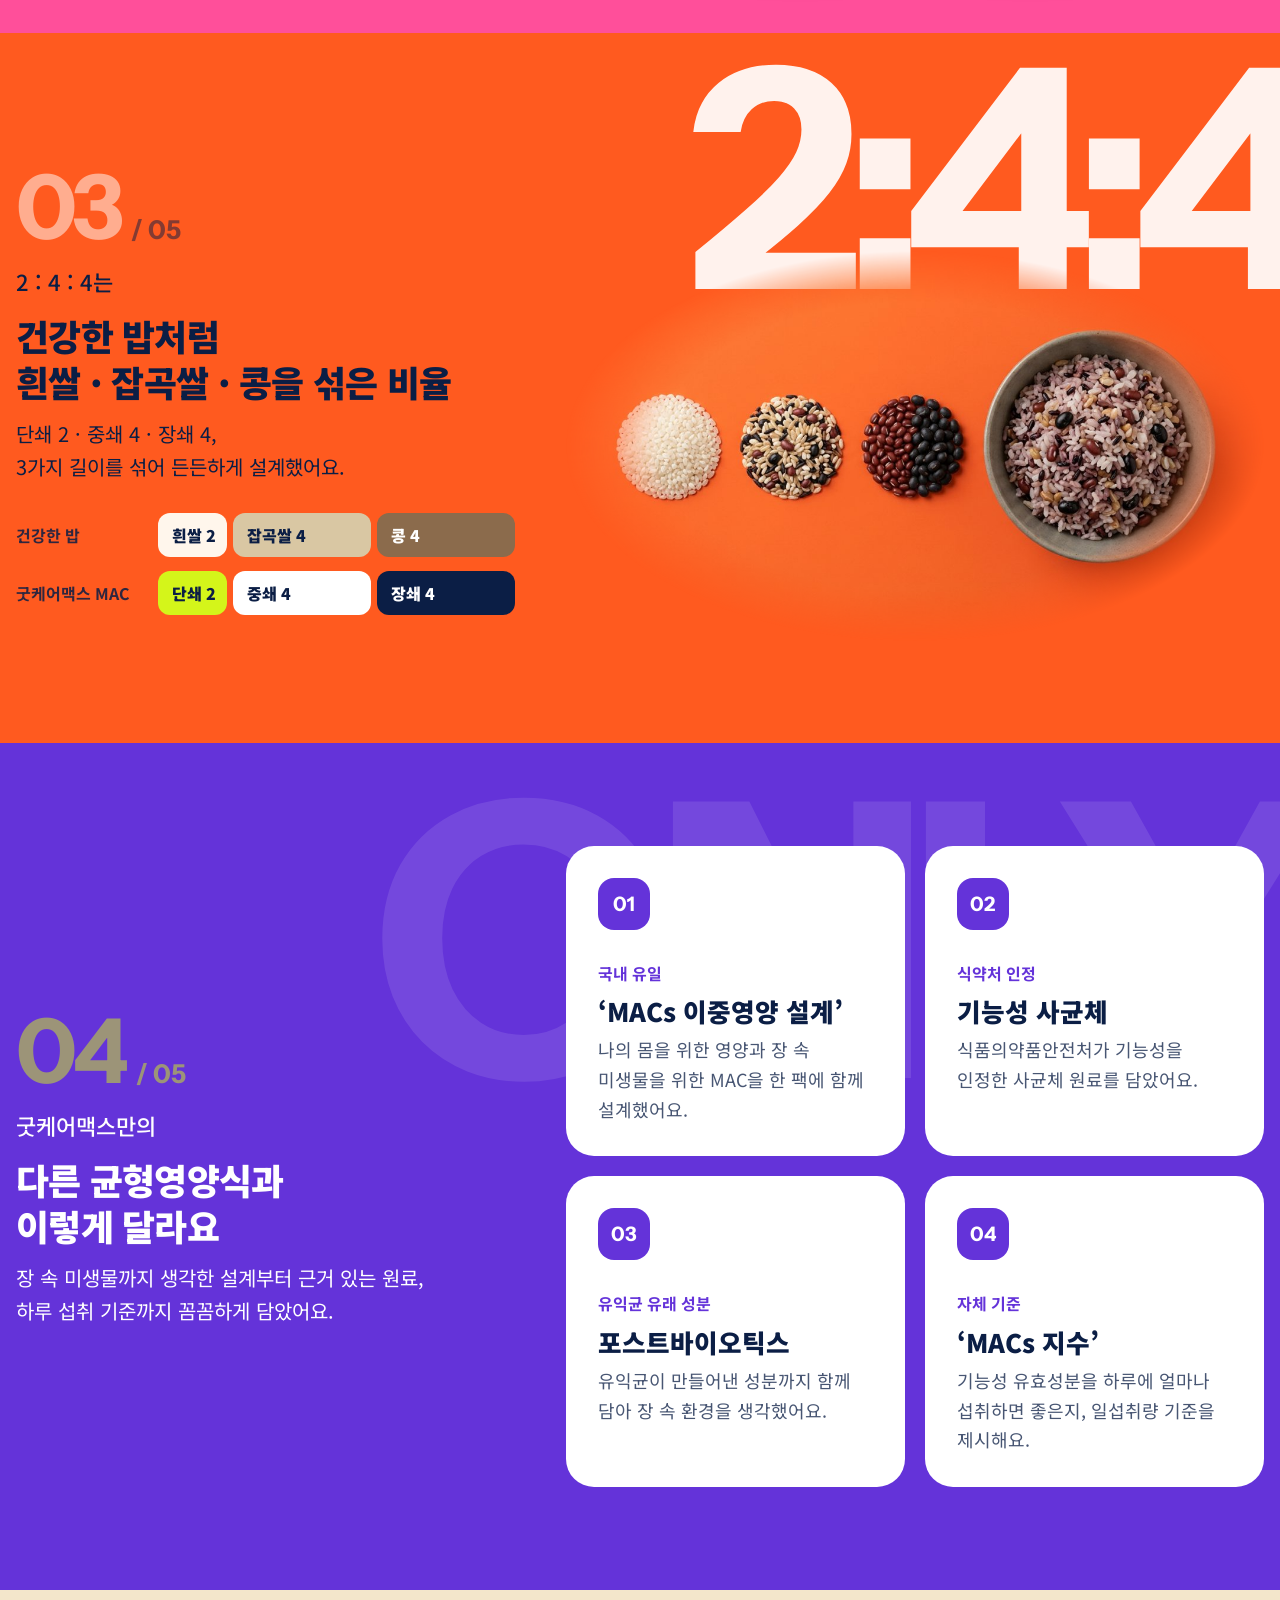
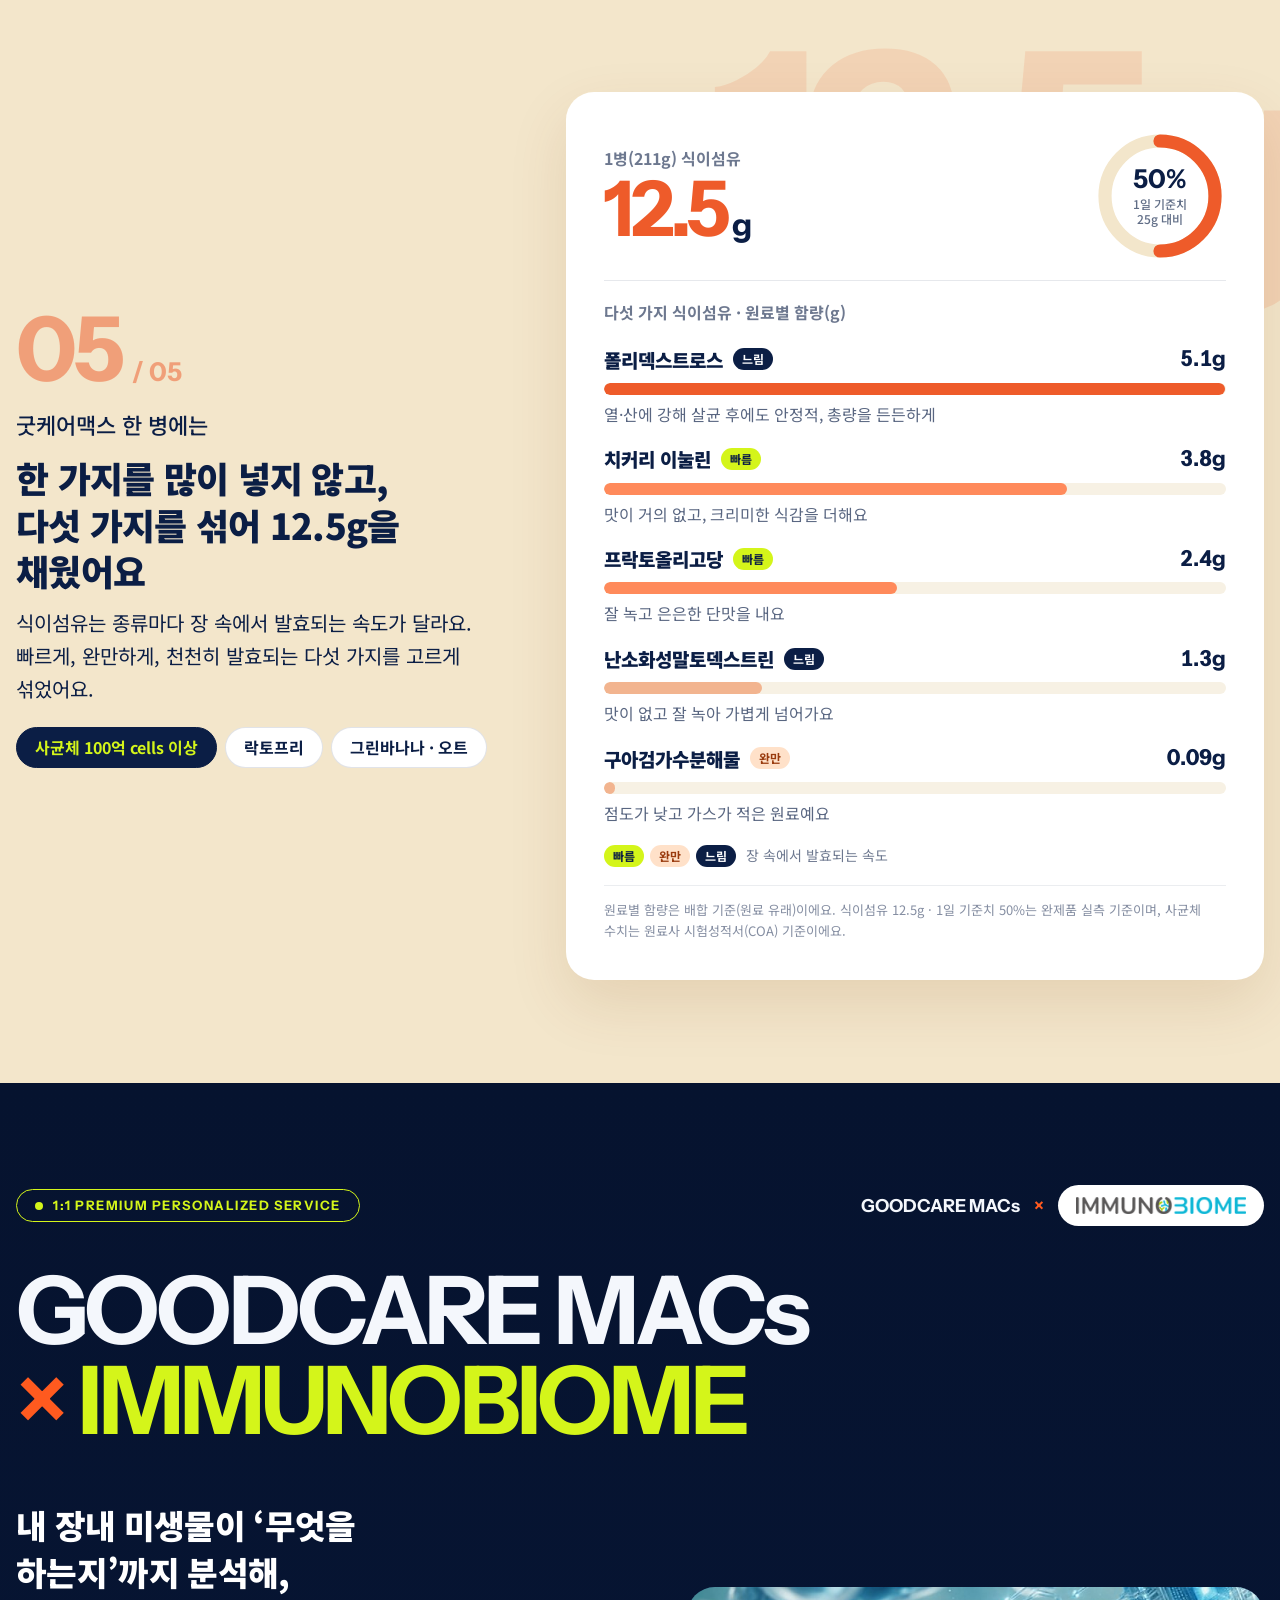
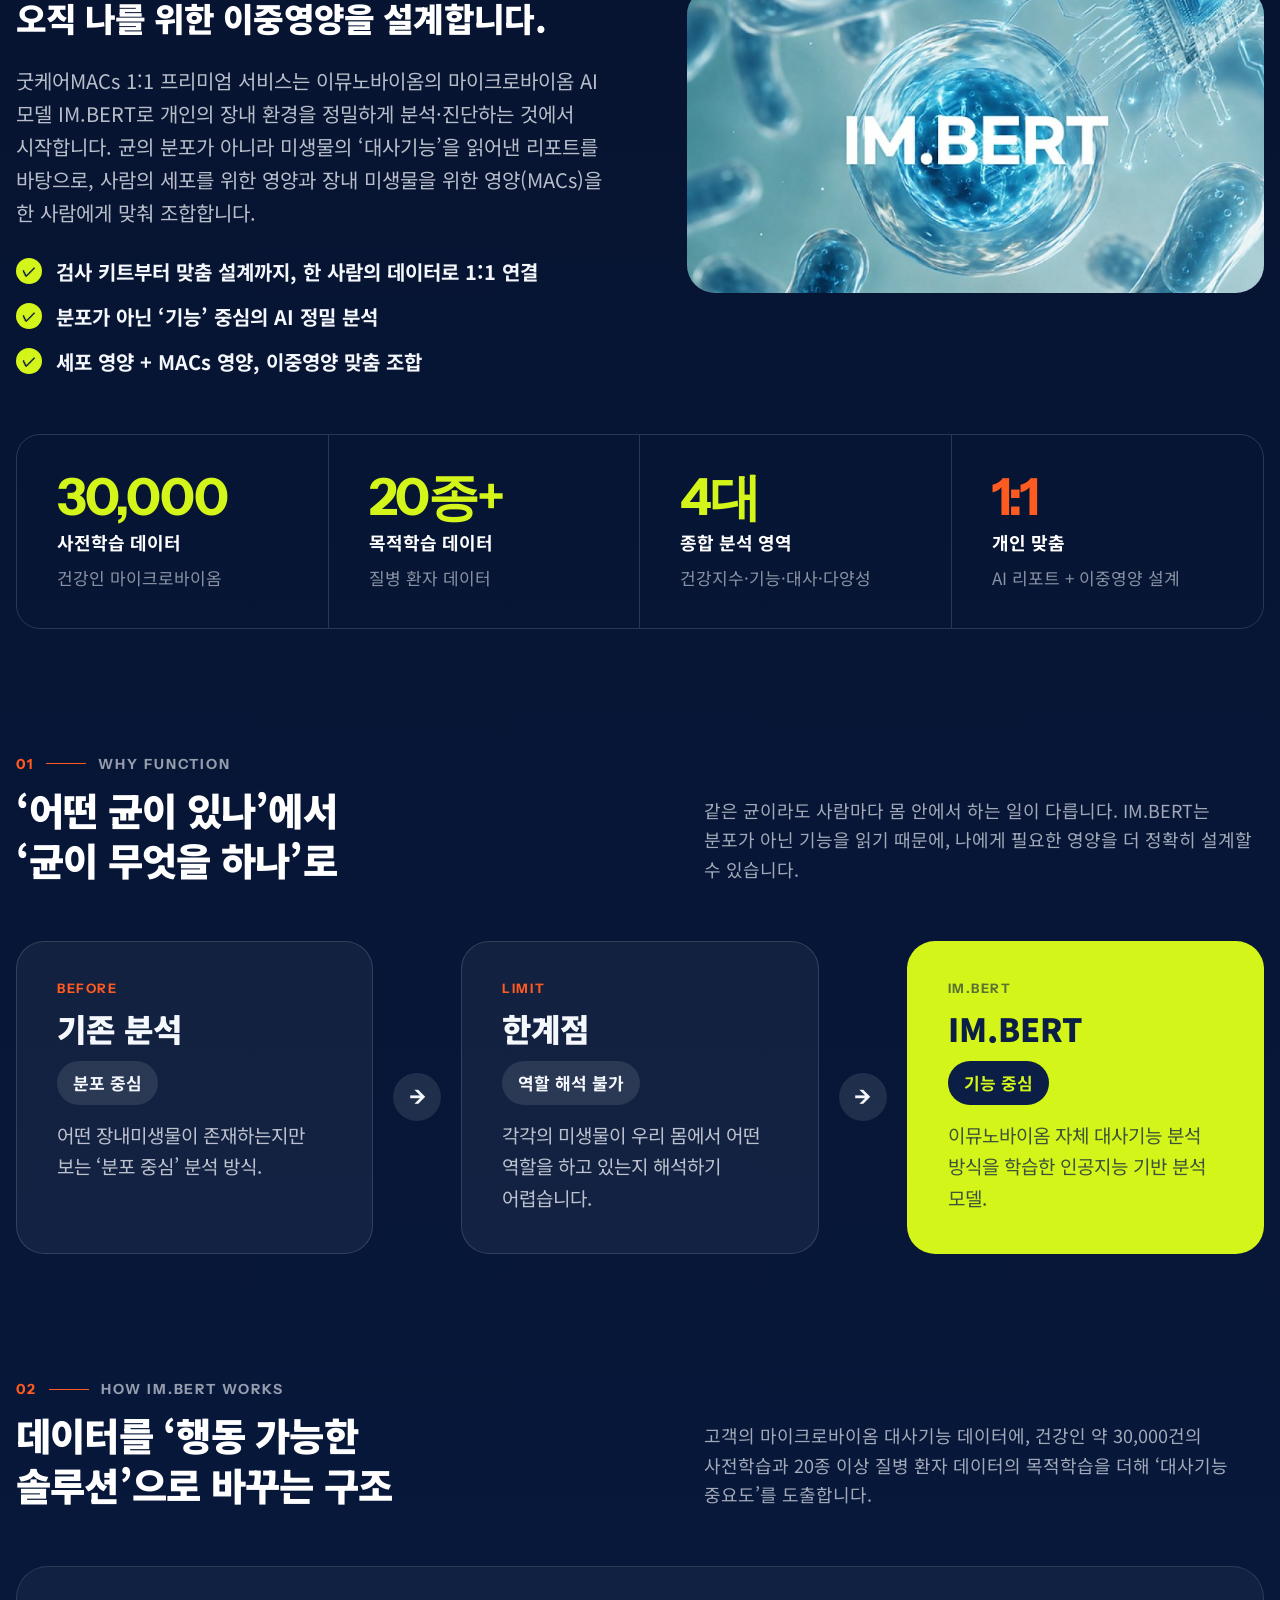
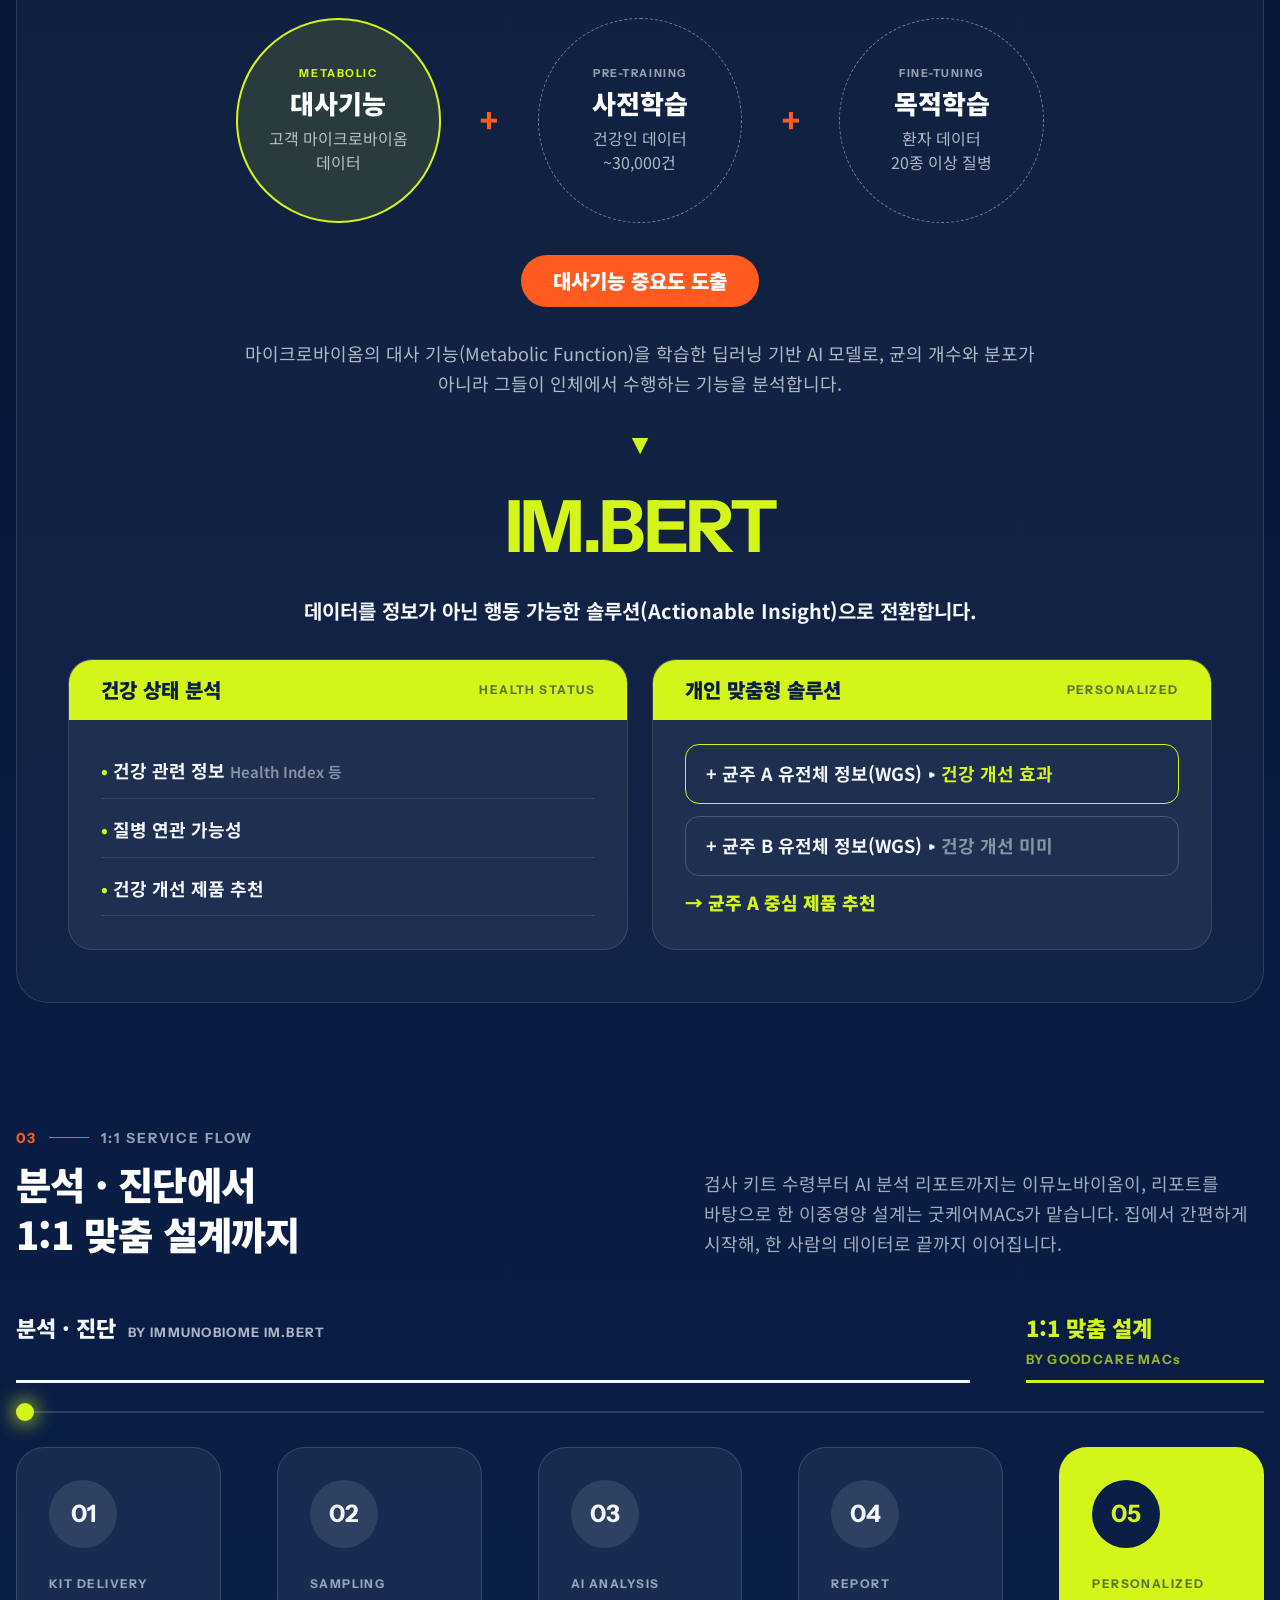
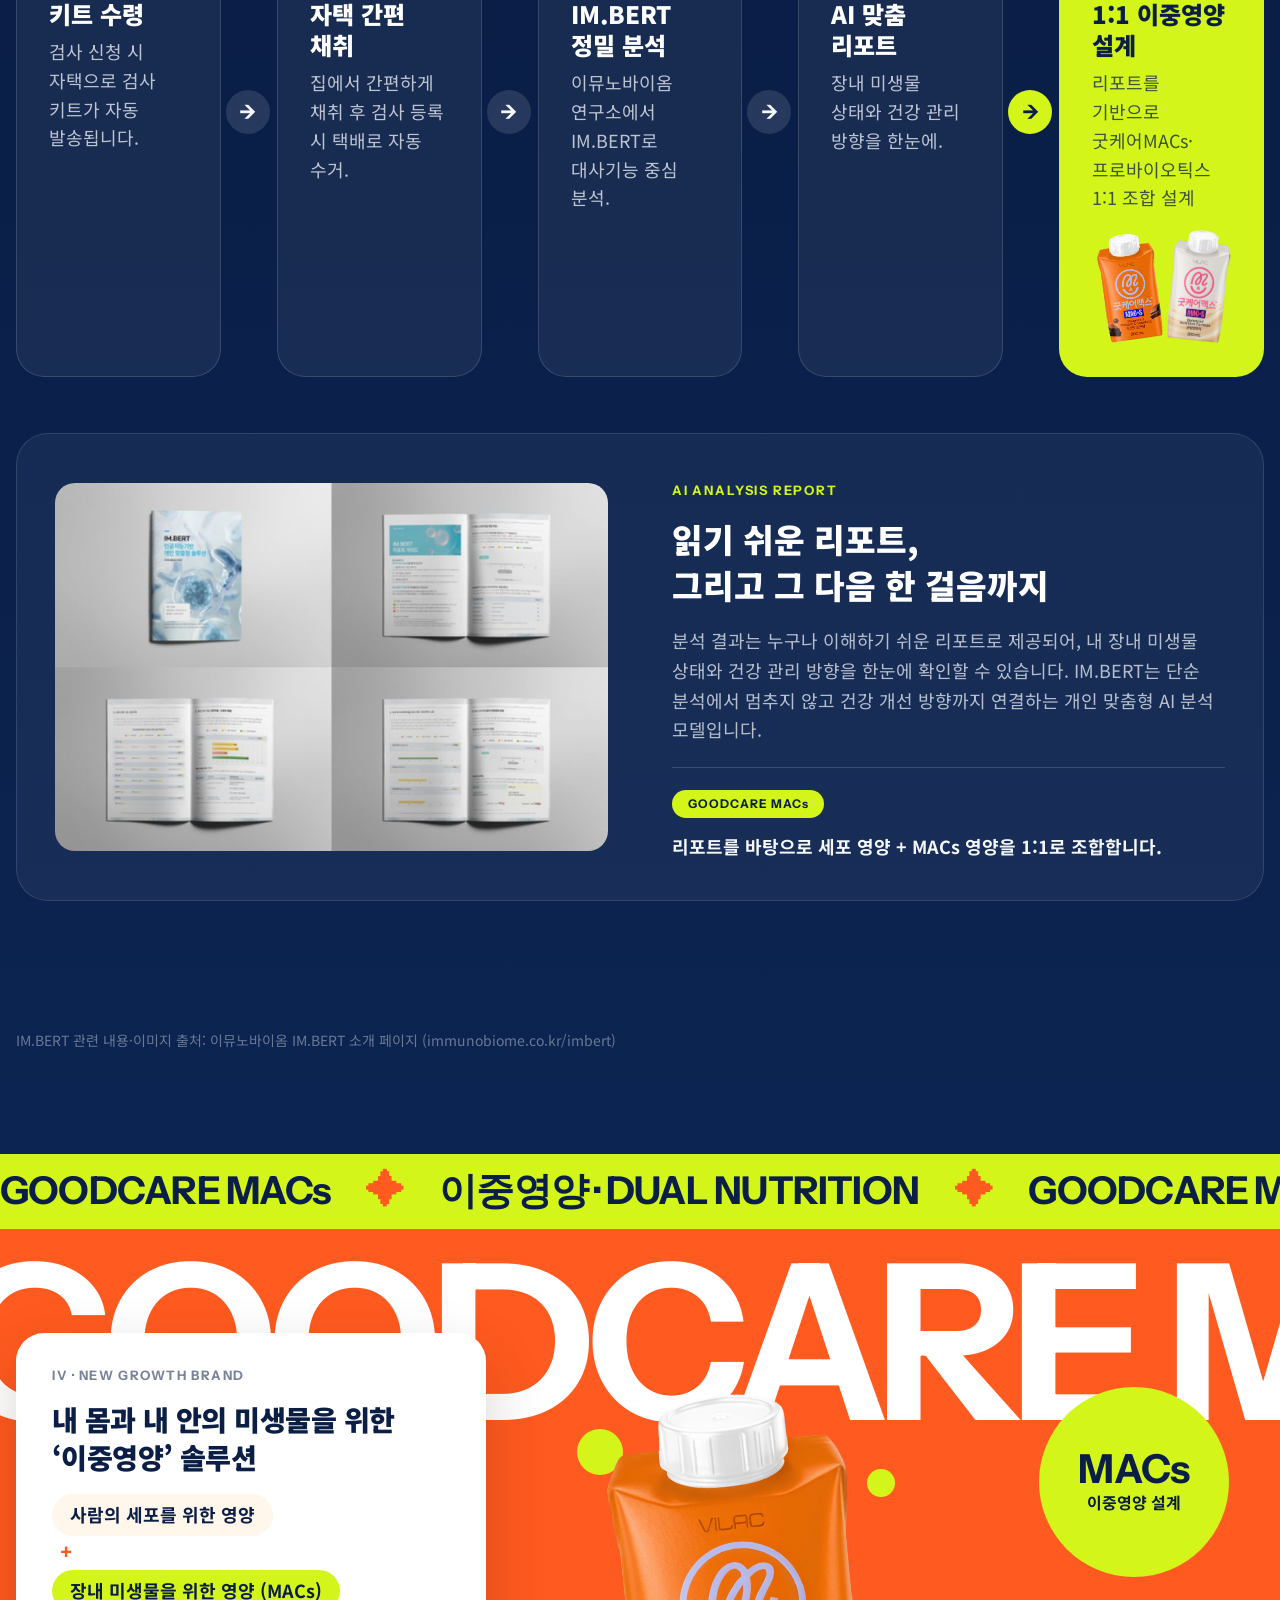
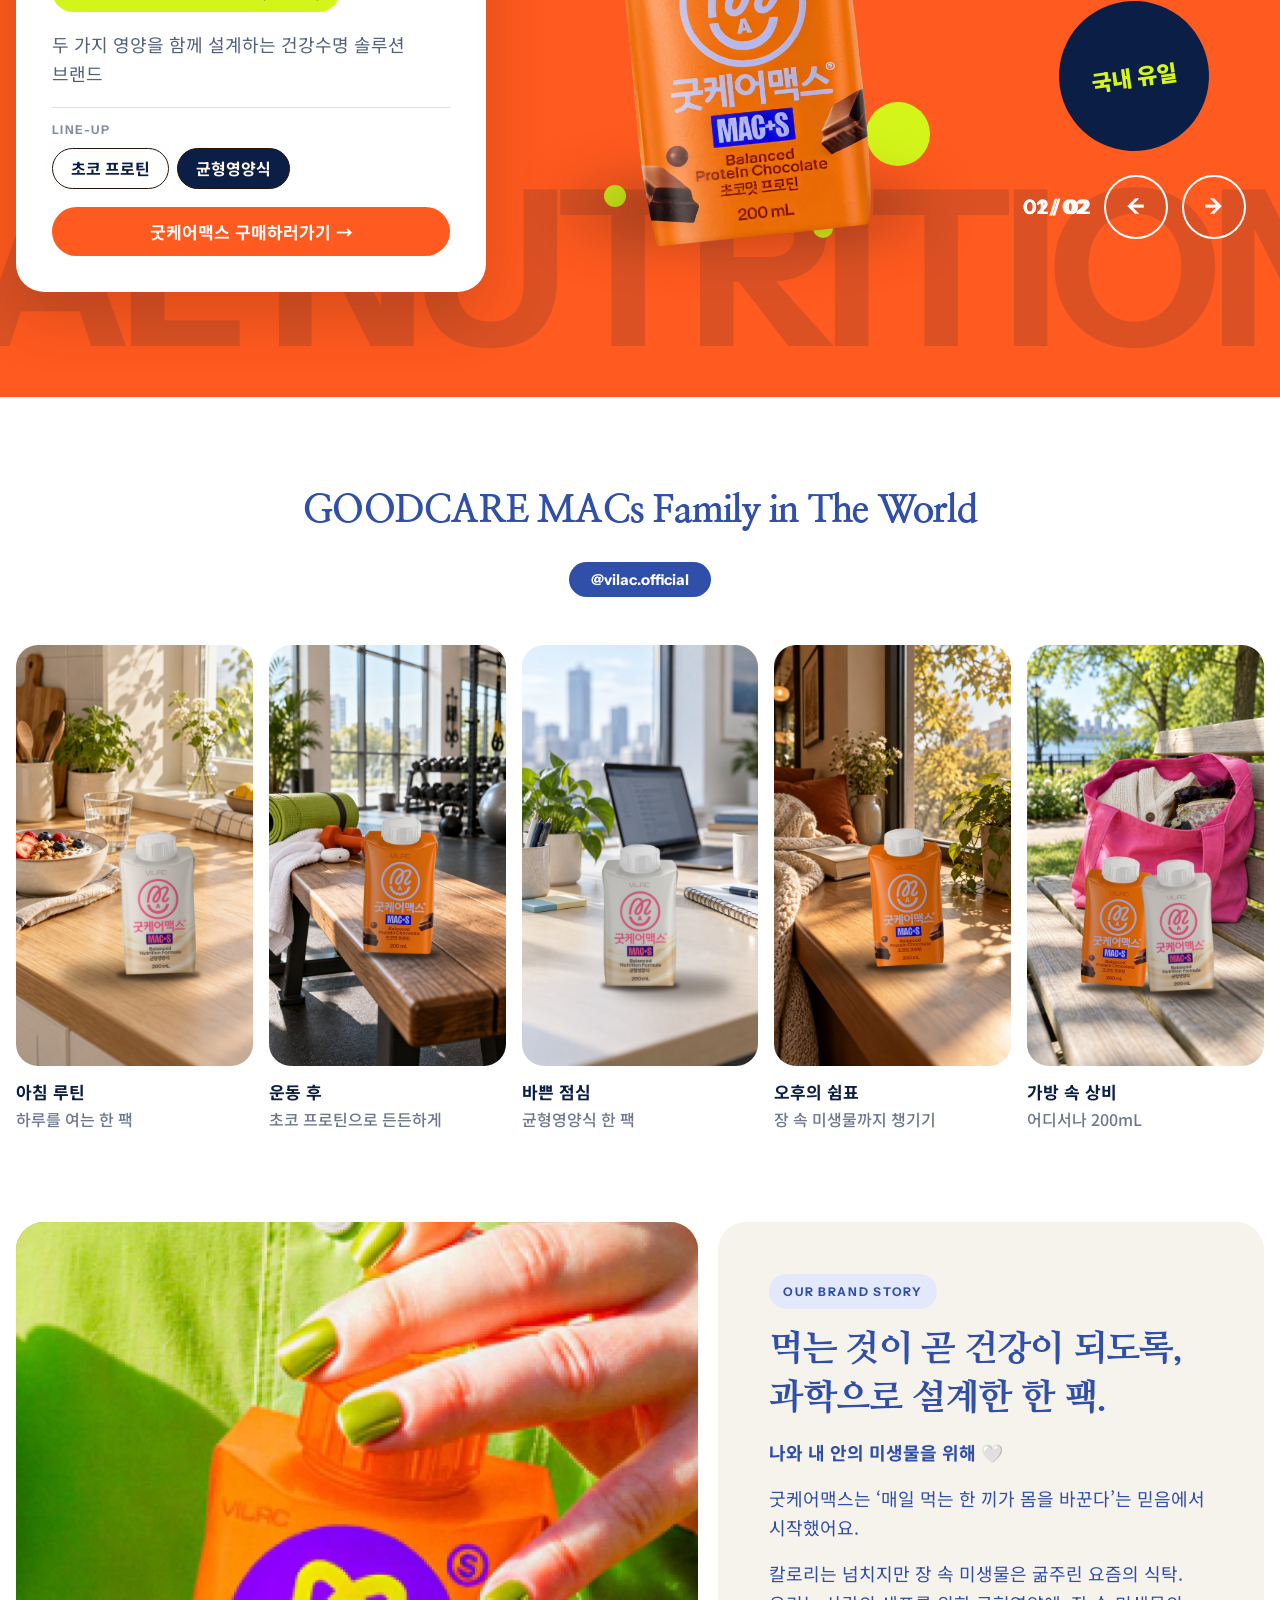
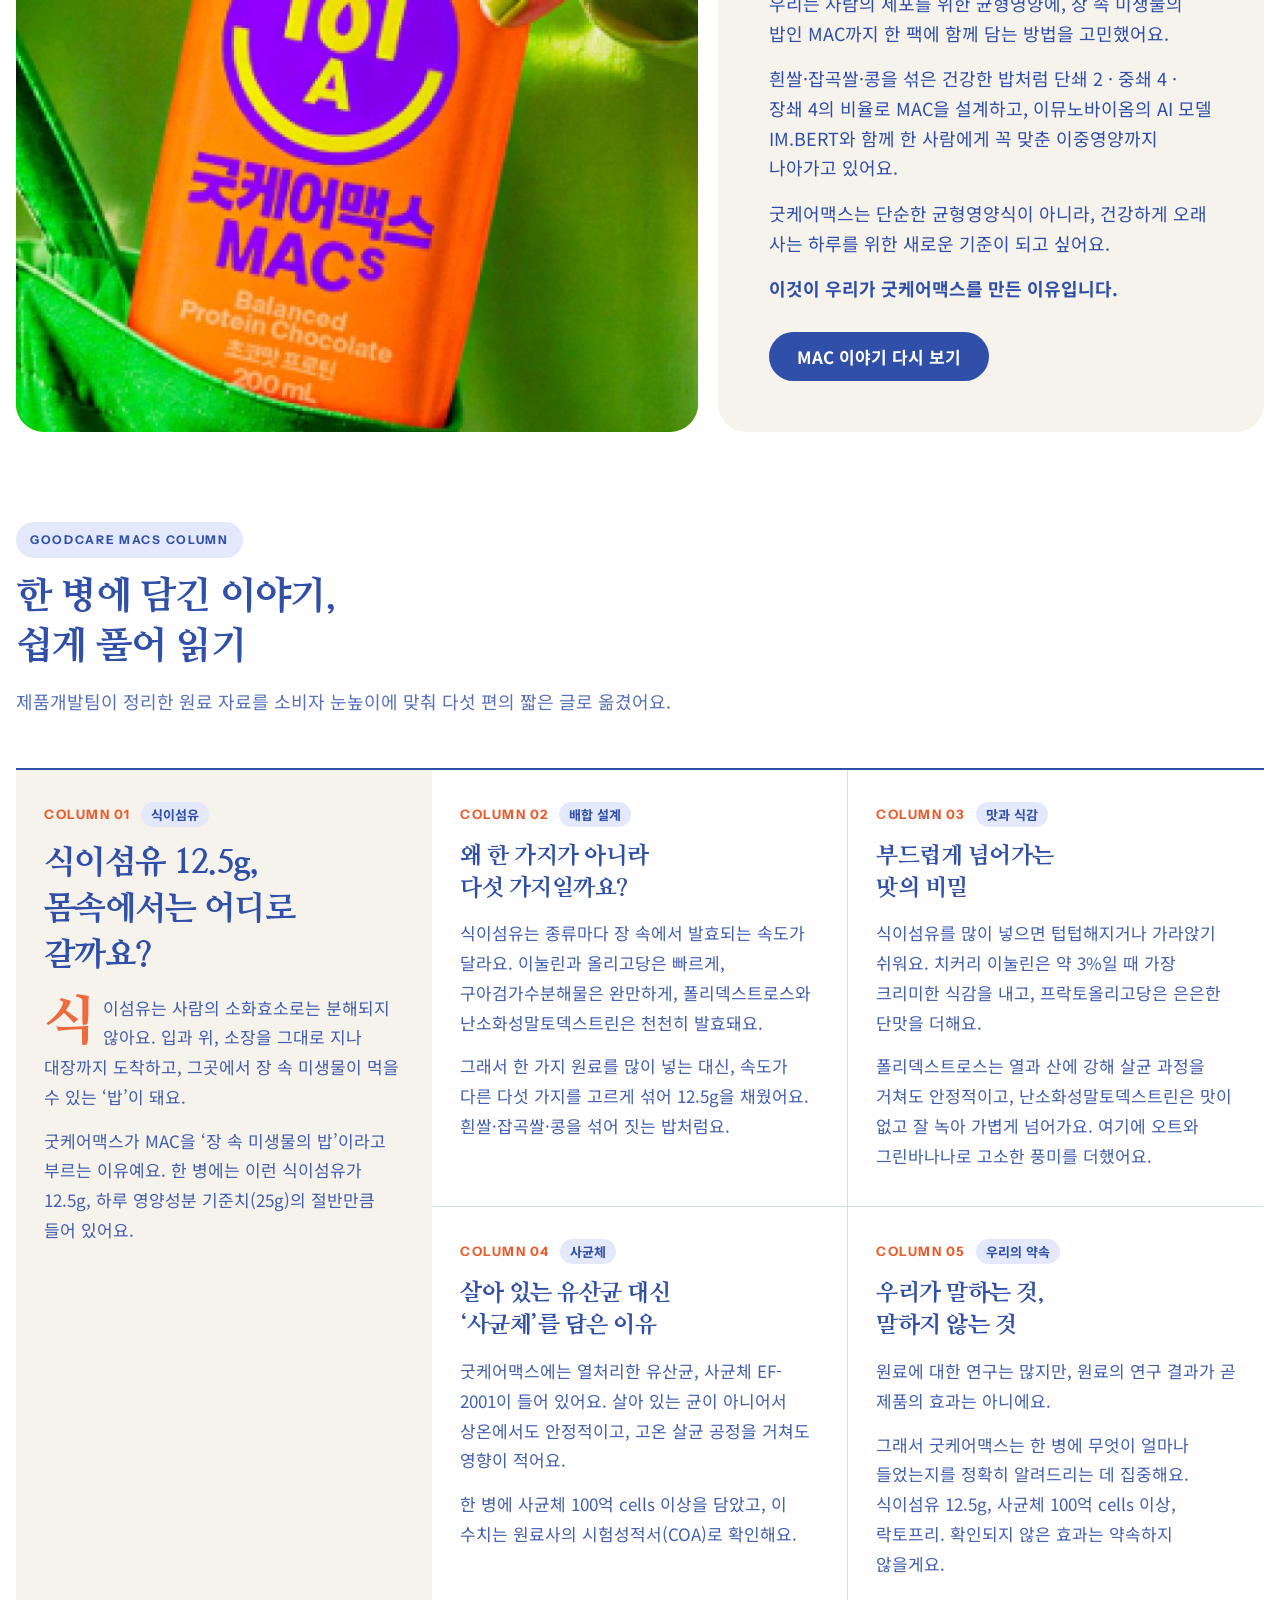
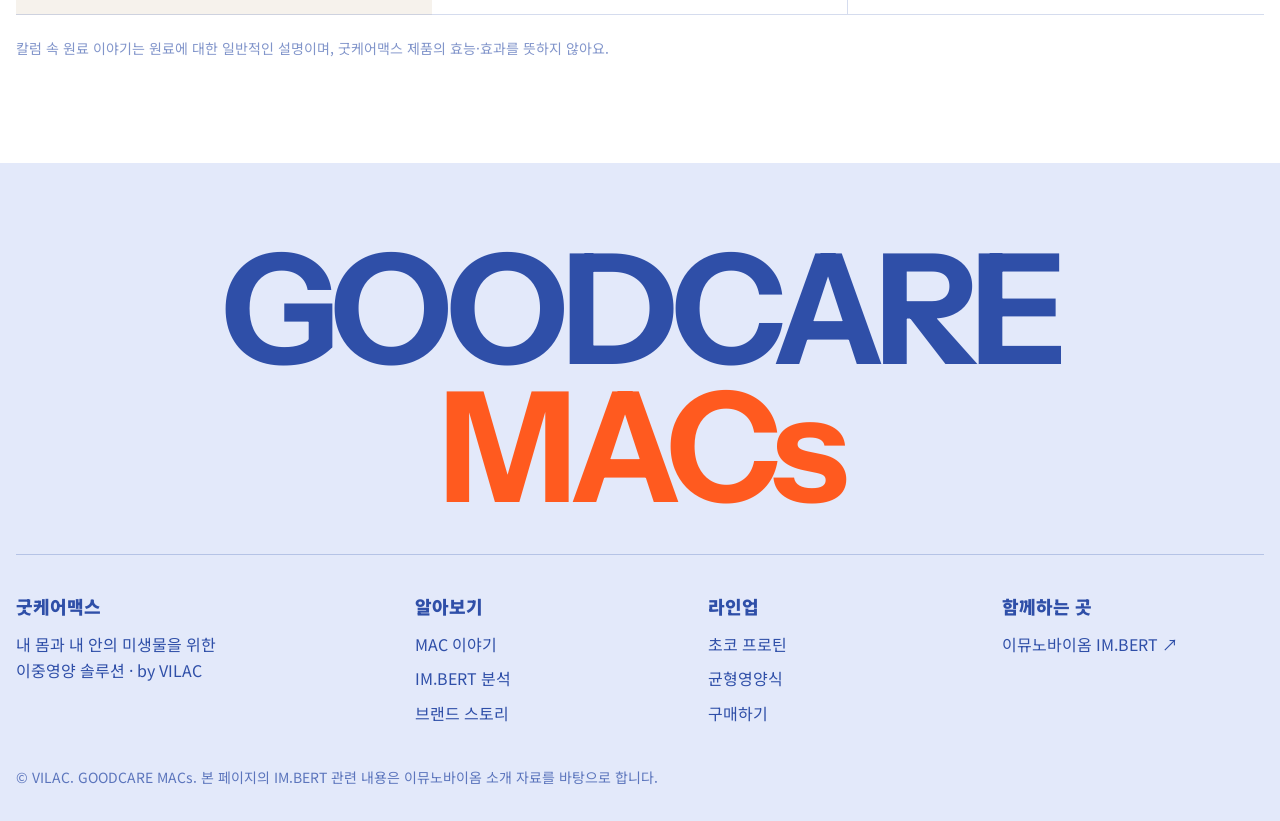
==== commit 59458c33: "MAC 05 식이섬유 5종 12.5g, 브랜드 칼럼 5편 추가 식이섬유 근거 스토리 자료(2026-10-30) 12페이지를 MAC 이야기 05로, 나머지 자료는 자료 속 '쓸 수 " ====
--- a/index.html
+++ b/index.html
@@ -428,6 +428,151 @@
 /* subtitle: one line, no box, same width as the title */
 .hero .sub{display:block!important;background:none!important;padding:0!important;border-radius:0!important;color:var(--ink)!important;white-space:nowrap;font-weight:900;letter-spacing:-.01em;line-height:1.2;margin-top:6px}
 @media (max-width:700px){.hero .sub{white-space:normal;font-size:20px!important}}
+
+/* ===== mobile layout (≤700px) ===== */
+@media (max-width:1200px){.flow article:not(:last-child)::after{display:none}}
+.hero h1 .w{display:inline-block;white-space:nowrap;font-weight:inherit}
+@media (max-width:700px){
+  /* hero: portrait art, copy sits on the calm shake surface */
+  .hero .stage{aspect-ratio:2/3!important;max-height:none!important;display:block!important;min-height:0!important}
+  .hero .slot{position:absolute!important;inset:0!important;aspect-ratio:auto!important}
+  .hero .slot img.hero-bg{transform:none!important}
+  .hero-logo{width:56%!important;top:7%!important}
+  .hero .copy{position:absolute!important;left:0;right:0;bottom:0;background:none!important;padding-block:0 8vw!important;gap:10px}
+  .hero h1{font-size:16vw!important;line-height:.9!important}
+  .hero h1 .w{display:block}
+  .hero .sub{font-size:4.6vw!important;white-space:normal!important;max-width:20em;margin-inline:auto}
+  .hero-line{font-size:13px}
+  /* lineup */
+  .lineup .head{margin-bottom:28px}
+  .card .slot{aspect-ratio:4/3}
+  /* MAC story bands: giant words sit low and faint so they never cover the copy */
+  .mac{padding-block:56px}
+  .mac .giant{font-size:40vw!important;top:auto!important;bottom:-2%!important;right:-8%!important;opacity:.14!important}
+  .m1 .giant{opacity:.06!important}
+  .mac-intro h2{font-size:27px}
+  .step h3{font-size:27px}
+  .step p{font-size:17px}
+  .step .count .num{font-size:64px}
+  .packs{padding-top:12px}
+  .pack img{width:38vw!important}
+  .m3 .visual{padding-top:24px}
+  .ratio .row{grid-template-columns:1fr}
+  .bar i{font-size:14px;padding-left:10px}
+  .usp article{padding:24px}
+  .usp .badge{margin-bottom:12px}
+  /* IM.BERT */
+  .imb .wrap{gap:80px}
+  .lockup{flex-wrap:wrap;font-size:14px;gap:8px}
+  .lockup .logo-chip{padding:9px 14px}
+  .lockup .logo-chip img{height:13px!important}
+  .imb h2.title{font-size:11.4vw;margin-top:28px}
+  .intro{grid-template-columns:minmax(0,1fr)!important;margin-top:32px}
+  .intro h3{font-size:24px}
+  .intro p,.checks{font-size:17px}
+  .checks li{align-items:flex-start}
+  .checks li::before{margin-top:2px}
+  .sec-head{display:block;margin-bottom:32px}
+  .sec-head p{margin-top:14px;max-width:none}
+  .sec-head h3{font-size:28px}
+  .compare article{padding:28px}
+  .node{width:min(60vw,220px)}
+  .diagram{padding:28px 18px}
+  .outputs header{padding:16px 22px}
+  .outputs ul,.strain{padding-left:22px;padding-right:22px}
+  .strain div{font-size:16px}
+  .report{padding:20px}
+  /* product stage */
+  .pgrid{grid-template-columns:minmax(0,1fr)!important;min-height:0}
+  .info{padding:26px}
+  .pstage .gt,.pstage .gb{font-size:30vw}
+  .hero-pack{min-height:110vw}
+  .hero-pack .p img{width:58vw!important}
+  .side{display:flex!important;flex-wrap:wrap;justify-content:center;align-items:center;gap:14px}
+  .badge1{width:116px!important;height:116px!important}.badge1 b{font-size:28px!important}.badge1 span{font-size:13px}
+  .badge2{width:100px!important;height:100px!important;font-size:17px!important}
+  .snav{width:100%;justify-content:center}
+  .snav button{width:52px;height:52px}
+  /* gallery: swipeable row showing all five moments */
+  .strip{display:flex!important;overflow-x:auto;scroll-snap-type:x mandatory;gap:12px;margin-inline:calc(-1*max(16px,env(safe-area-inset-left,0px)));padding-inline:max(16px,env(safe-area-inset-left,0px));padding-bottom:8px;scrollbar-width:none}
+  .strip::-webkit-scrollbar{display:none}
+  .strip figure,.strip figure:nth-child(n){display:grid!important;flex:0 0 64%;scroll-snap-align:start}
+  .story .slot{min-height:300px}
+  footer .big{font-size:16.5vw}
+  .strip{scroll-padding-inline:max(16px,env(safe-area-inset-left,0px))}
+}
+
+/* ===== MACs cursor follower (mouse/trackpad only) ===== */
+.mac-cursor{position:fixed;left:0;top:0;z-index:9999;pointer-events:none;opacity:0;transition:opacity .25s ease;will-change:transform}
+.mac-cursor span{display:inline-flex;align-items:center;gap:6px;transform:translate(14px,14px) scale(var(--s,1));transform-origin:0 0;transition:transform .25s cubic-bezier(.34,1.56,.64,1);
+  background:var(--ink);color:var(--lime);border:1.5px solid var(--lime);border-radius:999px;padding:7px 14px 7px 10px;font:700 15px/1 var(--display);letter-spacing:.01em;box-shadow:0 8px 20px rgba(11,30,69,.25);white-space:nowrap}
+.mac-cursor span::before{content:"";width:8px;height:8px;border-radius:50%;background:#EE5B2A;animation:mc-blink 1.4s ease-in-out infinite}
+.mac-cursor.on{opacity:1}
+.mac-cursor.hot span{--s:1.25}
+@keyframes mc-blink{50%{transform:scale(.55);opacity:.6}}
+@media (hover:none),(pointer:coarse){.mac-cursor{display:none!important}}
+
+/* ===== MAC 05 · fiber composition (deck p.12) ===== */
+.m5{background:#F3E6CB;color:var(--ink)}
+.m5 .giant{color:#EE5B2A;opacity:.13;font-size:clamp(140px,22vw,400px)}
+.m5 .num{color:#EE5B2A}.m5 .count span:last-child{color:#EE5B2A}
+.fb-chips{display:flex;flex-wrap:wrap;gap:8px;margin-top:10px}
+.fb-chips .chip{background:#fff;color:var(--ink);font-size:16px;border:1.5px solid rgba(11,30,69,.12)}
+.fb-chips .chip:first-child{background:var(--ink);color:var(--lime);border-color:var(--ink)}
+.fb-card{background:#fff;border-radius:28px;padding:clamp(24px,3vw,40px);box-shadow:0 24px 60px rgba(120,60,10,.12);display:grid;gap:18px;min-width:0}
+.fb-head{display:flex;justify-content:space-between;align-items:center;gap:20px;border-bottom:1px solid rgba(11,30,69,.1);padding-bottom:18px}
+.fb-label{display:block;font-weight:700;font-size:16px;color:rgba(11,30,69,.6)}
+.fb-total{display:block;font:700 clamp(64px,6vw,96px)/1 var(--display);letter-spacing:-.04em;color:#EE5B2A}
+.fb-total small{font-size:.42em;margin-left:4px;color:var(--ink)}
+.fb-gauge{position:relative;width:132px;height:132px;flex:none}
+.fb-gauge svg{width:100%;height:100%;transform:rotate(-90deg)}
+.fb-gauge circle{fill:none;stroke-width:12}
+.fb-gauge .g-bg{stroke:#F3E6CB}
+.fb-gauge .g-fg{stroke:#EE5B2A;stroke-linecap:round;stroke-dasharray:50 100;animation:fb-gauge 1.4s cubic-bezier(.2,.8,.2,1) .2s both}
+.fb-gauge span{position:absolute;inset:0;display:grid;place-content:center;text-align:center;font-size:12px;line-height:1.3;color:rgba(11,30,69,.65);font-weight:500}
+.fb-gauge span b{display:block;font:700 26px/1 var(--display);color:var(--ink);margin-bottom:4px}
+@keyframes fb-gauge{from{stroke-dasharray:0 100}to{stroke-dasharray:50 100}}
+.fb-sub{font-weight:700;font-size:16px;color:rgba(11,30,69,.6)}
+.fb-list{list-style:none;margin:0;padding:0;display:grid;gap:16px}
+.fb-top{display:flex;align-items:center;gap:10px}
+.fb-top b{font-weight:900;font-size:19px}
+.fb-top em{margin-left:auto;font:700 22px/1 var(--display);font-style:normal;font-variant-numeric:tabular-nums}
+.fb-bar{height:12px;border-radius:99px;background:#F7F1E4;margin:8px 0 6px;overflow:hidden}
+.fb-bar i{display:block;height:100%;width:var(--w);border-radius:99px;background:#EE5B2A;transform-origin:left;animation:fb-grow 1.1s cubic-bezier(.2,.8,.2,1) both;animation-delay:calc(.35s + var(--d))}
+.fb-list li:nth-child(2) .fb-bar i,.fb-list li:nth-child(3) .fb-bar i{background:#FF8A5B}
+.fb-list li:nth-child(4) .fb-bar i,.fb-list li:nth-child(5) .fb-bar i{background:#F2B48F}
+@keyframes fb-grow{from{transform:scaleX(0)}to{transform:none}}
+.fb-list p{font-size:16px;color:rgba(11,30,69,.68)}
+.spd{display:inline-block;font:700 12px/1 var(--kr);padding:5px 9px;border-radius:999px}
+.spd-f{background:var(--lime);color:var(--ink)}.spd-m{background:#FFE1C9;color:#9A3B0E}.spd-s{background:var(--ink);color:#fff}
+.fb-legend{display:flex;align-items:center;gap:6px;flex-wrap:wrap;font-size:14px;color:rgba(11,30,69,.6)}
+.fb-legend .spd:last-of-type{margin-right:4px}
+.fb-note{font-size:13px;line-height:1.6;color:rgba(11,30,69,.5);border-top:1px solid rgba(11,30,69,.08);padding-top:14px}
+
+/* ===== brand column series ===== */
+.column{background:var(--paper);padding-block:0 clamp(72px,8vw,140px)}
+.col-head{display:grid;gap:14px;max-width:760px;margin-bottom:clamp(36px,4vw,56px)}
+.col-head .eyebrow{justify-self:start;background:#E3E9FA;color:#2F4FA8;border-radius:999px;padding:8px 14px;font-size:12px}
+.col-head h2{font:800 clamp(30px,3vw,46px)/1.32 var(--serif);color:#2F4FA8;letter-spacing:-.02em}
+.col-head p{font-size:18px;color:#2F4FA8;opacity:.8}
+.col-grid{display:grid;grid-template-columns:repeat(3,minmax(0,1fr));gap:0;border-top:2px solid #2F4FA8}
+.col-item{padding:32px 28px 36px;border-bottom:1px solid rgba(47,79,168,.2);display:grid;gap:14px;align-content:start;color:#2F4FA8}
+.col-item:nth-child(2),.col-item:nth-child(4){border-right:1px solid rgba(47,79,168,.2)}
+.col-item:first-child{grid-row:span 2;background:#F6F2EC;border-right:0}
+.col-item:first-child h3{font-size:clamp(28px,2.6vw,40px)}
+.col-item:first-child p:first-of-type::first-letter{float:left;font:800 3.2em/0.9 var(--serif);margin:6px 8px 0 0;color:#EE5B2A}
+.col-no{display:flex;align-items:center;gap:10px;font:700 13px/1 var(--display);letter-spacing:.12em;text-transform:uppercase;color:#EE5B2A}
+.col-no i{font:700 13px/1 var(--kr);font-style:normal;letter-spacing:0;color:#2F4FA8;background:#E3E9FA;border-radius:999px;padding:6px 10px;text-transform:none}
+.col-item h3{font:800 clamp(22px,1.8vw,28px)/1.38 var(--serif);letter-spacing:-.02em;margin:0}
+.col-item p{font-size:17px;line-height:1.75;opacity:.9}
+.col-note{margin-top:22px;font-size:14px;color:#2F4FA8;opacity:.6}
+@media (max-width:1000px){.col-grid{grid-template-columns:repeat(2,minmax(0,1fr))}.col-item:first-child{grid-row:auto;grid-column:1/-1}.col-item:not(:nth-child(3n)){border-right:0}.col-item:nth-child(2n){border-right:1px solid rgba(47,79,168,.2)}}
+@media (max-width:700px){
+  .col-grid{grid-template-columns:1fr}.col-item,.col-item:nth-child(2n){border-right:0!important;padding:26px 4px}
+  .col-item:first-child{padding:26px 18px;border-radius:0}
+  .fb-head{flex-wrap:wrap}.fb-gauge{width:112px;height:112px}
+  .fb-top b{font-size:17px}
+}
 @media (prefers-reduced-motion:reduce){*,*::before,*::after{animation:none!important;transition:none!important}html{scroll-behavior:auto}}
 
 /* ===== Figma Motion (goodcaremacs, 8s loop) — values copied from Figma ===== */
@@ -638,6 +783,7 @@
       <li><a href="#imbert">IM.BERT 분석</a></li>
       <li><a href="#lineup">라인업</a></li>
       <li><a href="#story">브랜드 스토리</a></li>
+      <li><a href="#column">칼럼</a></li>
     </ul>
     <a class="btn" href="#buy">구매하기</a>
   </nav>
@@ -647,9 +793,9 @@
   <!-- HERO -->
   <section class="hero band" aria-label="굿케어맥스 소개">
     <div class="stage">
-      <div class="slot"><img class="hero-bg" src="assets/gcm-hero-shake.jpg" alt="피스타치오가 흩뿌려진 아이보리빛 단백질 쉐이크 웨이브"><div class="hero-logo" aria-hidden="true"><img src="assets/gcm-logo-macs.png" alt=""></div></div>
+      <div class="slot"><picture><source media="(max-width: 700px)" srcset="assets/gcm-hero-shake-m.jpg"><img class="hero-bg" src="assets/gcm-hero-shake.jpg" alt="피스타치오가 흩뿌려진 아이보리빛 단백질 쉐이크 웨이브"></picture><div class="hero-logo" aria-hidden="true"><img src="assets/gcm-logo-macs.png" alt=""></div></div>
       <div class="copy wrap">
-        <h1 aria-label="GOODCARE MACs"><span style="--i:0" aria-hidden="true">G</span><span style="--i:1" aria-hidden="true">O</span><span style="--i:2" aria-hidden="true">O</span><span style="--i:3" aria-hidden="true">D</span><span style="--i:4" aria-hidden="true">C</span><span style="--i:5" aria-hidden="true">A</span><span style="--i:6" aria-hidden="true">R</span><span style="--i:7" aria-hidden="true">E</span><span style="--i:8" aria-hidden="true">&nbsp;</span><span style="--i:9" aria-hidden="true">M</span><span style="--i:10" aria-hidden="true">A</span><span style="--i:11" aria-hidden="true">C</span><span style="--i:12" aria-hidden="true">s</span></h1>
+        <h1 aria-label="GOODCARE MACs"><b class="w"><span style="--i:0" aria-hidden="true">G</span><span style="--i:1" aria-hidden="true">O</span><span style="--i:2" aria-hidden="true">O</span><span style="--i:3" aria-hidden="true">D</span><span style="--i:4" aria-hidden="true">C</span><span style="--i:5" aria-hidden="true">A</span><span style="--i:6" aria-hidden="true">R</span><span style="--i:7" aria-hidden="true">E</span></b> <b class="w"><span style="--i:9" aria-hidden="true">M</span><span style="--i:10" aria-hidden="true">A</span><span style="--i:11" aria-hidden="true">C</span><span style="--i:12" aria-hidden="true">s</span></b></h1>
         <p class="sub">균형영양식의 새로운 기준 · 내 몸과 미생물을 위한 이중영양 솔루션</p>
       </div>
     </div>
@@ -690,7 +836,7 @@
       </div>
       <div class="grid">
         <div class="step">
-          <div class="count"><span class="num">01</span><span>/ 04</span></div>
+          <div class="count"><span class="num">01</span><span>/ 05</span></div>
           <p class="kicker">MAC은</p>
           <h3>장 속 미생물의 밥입니다</h3>
           <p>사람은 소화하지 못하지만,<br>장 속 미생물은 먹을 수 있는 탄수화물이에요.</p>
@@ -709,7 +855,7 @@
     <span class="giant" aria-hidden="true">DUAL</span>
     <div class="wrap grid">
       <div class="step">
-        <div class="count"><span class="num">02</span><span>/ 04</span></div>
+        <div class="count"><span class="num">02</span><span>/ 05</span></div>
         <p class="kicker">굿케어맥스는</p>
         <h3>장 속 미생물의 밥까지 담은 한 팩</h3>
         <p>나를 위한 균형영양에 미생물을 위한 MAC을 더해<br>한 팩으로 두 번의 영양을 챙겨요.</p>
@@ -731,7 +877,7 @@
     <span class="giant" aria-hidden="true">2:4:4</span>
     <div class="wrap grid">
       <div class="step">
-        <div class="count"><span class="num">03</span><span>/ 04</span></div>
+        <div class="count"><span class="num">03</span><span>/ 05</span></div>
         <p class="kicker">2 : 4 : 4는</p>
         <h3>건강한 밥처럼<br>흰쌀 · 잡곡쌀 · 콩을 섞은 비율</h3>
         <p>단쇄 2 · 중쇄 4 · 장쇄 4,<br>3가지 길이를 섞어 든든하게 설계했어요.</p>
@@ -749,7 +895,7 @@
     <span class="giant" aria-hidden="true">ONLY</span>
     <div class="wrap grid">
       <div class="step">
-        <div class="count"><span class="num">04</span><span>/ 04</span></div>
+        <div class="count"><span class="num">04</span><span>/ 05</span></div>
         <p class="kicker">굿케어맥스만의</p>
         <h3>다른 균형영양식과<br>이렇게 달라요</h3>
         <p>장 속 미생물까지 생각한 설계부터 근거 있는 원료,<br>하루 섭취 기준까지 꼼꼼하게 담았어요.</p>
@@ -759,6 +905,35 @@
         <article><span class="badge">02</span><span class="k">식약처 인정</span><h4>기능성 사균체</h4><p>식품의약품안전처가 기능성을 인정한 사균체 원료를 담았어요.</p></article>
         <article><span class="badge">03</span><span class="k">유익균 유래 성분</span><h4>포스트바이오틱스</h4><p>유익균이 만들어낸 성분까지 함께 담아 장 속 환경을 생각했어요.</p></article>
         <article><span class="badge">04</span><span class="k">자체 기준</span><h4>‘MACs 지수’</h4><p>기능성 유효성분을 하루에 얼마나 섭취하면 좋은지, 일섭취량 기준을 제시해요.</p></article>
+      </div>
+    </div>
+  </section>
+
+  <!-- MAC 05 -->
+  <section class="mac m5 band" id="fiber">
+    <span class="giant" aria-hidden="true">12.5g</span>
+    <div class="wrap grid">
+      <div class="step">
+        <div class="count"><span class="num">05</span><span>/ 05</span></div>
+        <p class="kicker">굿케어맥스 한 병에는</p>
+        <h3>한 가지를 많이 넣지 않고,<br>다섯 가지를 섞어 12.5g을 채웠어요</h3>
+        <p>식이섬유는 종류마다 장 속에서 발효되는 속도가 달라요. 빠르게, 완만하게, 천천히 발효되는 다섯 가지를 고르게 섞었어요.</p>
+        <div class="fb-chips"><span class="chip">사균체 100억 cells 이상</span><span class="chip">락토프리</span><span class="chip">그린바나나 · 오트</span></div>
+      </div>
+      <div class="fb-card">
+        <div class="fb-head">
+          <div><span class="fb-label">1병(211g) 식이섬유</span><b class="fb-total">12.5<small>g</small></b></div>
+          <div class="fb-gauge" role="img" aria-label="1일 영양성분 기준치 25g의 50%">
+            <svg viewBox="0 0 120 120"><circle cx="60" cy="60" r="50" class="g-bg"/><circle cx="60" cy="60" r="50" class="g-fg" pathLength="100"/></svg>
+            <span><b>50%</b>1일 기준치<br>25g 대비</span>
+          </div>
+        </div>
+        <p class="fb-sub">다섯 가지 식이섬유 · 원료별 함량(g)</p>
+        <ul class="fb-list">
+          <li style="--w:100.0%;--d:0.00s"><div class="fb-top"><b>폴리덱스트로스</b><span class="spd spd-s">느림</span><em>5.1g</em></div><div class="fb-bar"><i></i></div><p>열·산에 강해 살균 후에도 안정적, 총량을 든든하게</p></li><li style="--w:74.5%;--d:0.12s"><div class="fb-top"><b>치커리 이눌린</b><span class="spd spd-f">빠름</span><em>3.8g</em></div><div class="fb-bar"><i></i></div><p>맛이 거의 없고, 크리미한 식감을 더해요</p></li><li style="--w:47.1%;--d:0.24s"><div class="fb-top"><b>프락토올리고당</b><span class="spd spd-f">빠름</span><em>2.4g</em></div><div class="fb-bar"><i></i></div><p>잘 녹고 은은한 단맛을 내요</p></li><li style="--w:25.5%;--d:0.36s"><div class="fb-top"><b>난소화성말토덱스트린</b><span class="spd spd-s">느림</span><em>1.3g</em></div><div class="fb-bar"><i></i></div><p>맛이 없고 잘 녹아 가볍게 넘어가요</p></li><li style="--w:1.8%;--d:0.48s"><div class="fb-top"><b>구아검가수분해물</b><span class="spd spd-m">완만</span><em>0.09g</em></div><div class="fb-bar"><i></i></div><p>점도가 낮고 가스가 적은 원료예요</p></li>
+        </ul>
+        <p class="fb-legend"><span class="spd spd-f">빠름</span><span class="spd spd-m">완만</span><span class="spd spd-s">느림</span> 장 속에서 발효되는 속도</p>
+        <p class="fb-note">원료별 함량은 배합 기준(원료 유래)이에요. 식이섬유 12.5g · 1일 기준치 50%는 완제품 실측 기준이며, 사균체 수치는 원료사 시험성적서(COA) 기준이에요.</p>
       </div>
     </div>
   </section>
@@ -933,6 +1108,20 @@
         <p class="lead">이것이 우리가 굿케어맥스를 만든 이유입니다.</p>
         <a class="btn" href="#mac">MAC 이야기 다시 보기</a>
       </div>
+    </div>
+  </section>
+  <!-- COLUMN -->
+  <section class="column band" id="column">
+    <div class="wrap">
+      <div class="col-head">
+        <span class="eyebrow">GOODCARE MACs COLUMN</span>
+        <h2>한 병에 담긴 이야기,<br>쉽게 풀어 읽기</h2>
+        <p>제품개발팀이 정리한 원료 자료를 소비자 눈높이에 맞춰 다섯 편의 짧은 글로 옮겼어요.</p>
+      </div>
+      <div class="col-grid">
+        <article class="col-item"><span class="col-no">Column 01<i>식이섬유</i></span><h3>식이섬유 12.5g,<br>몸속에서는 어디로 갈까요?</h3><p>식이섬유는 사람의 소화효소로는 분해되지 않아요. 입과 위, 소장을 그대로 지나 대장까지 도착하고, 그곳에서 장 속 미생물이 먹을 수 있는 ‘밥’이 돼요.</p><p>굿케어맥스가 MAC을 ‘장 속 미생물의 밥’이라고 부르는 이유예요. 한 병에는 이런 식이섬유가 12.5g, 하루 영양성분 기준치(25g)의 절반만큼 들어 있어요.</p></article><article class="col-item"><span class="col-no">Column 02<i>배합 설계</i></span><h3>왜 한 가지가 아니라<br>다섯 가지일까요?</h3><p>식이섬유는 종류마다 장 속에서 발효되는 속도가 달라요. 이눌린과 올리고당은 빠르게, 구아검가수분해물은 완만하게, 폴리덱스트로스와 난소화성말토덱스트린은 천천히 발효돼요.</p><p>그래서 한 가지 원료를 많이 넣는 대신, 속도가 다른 다섯 가지를 고르게 섞어 12.5g을 채웠어요. 흰쌀·잡곡쌀·콩을 섞어 짓는 밥처럼요.</p></article><article class="col-item"><span class="col-no">Column 03<i>맛과 식감</i></span><h3>부드럽게 넘어가는<br>맛의 비밀</h3><p>식이섬유를 많이 넣으면 텁텁해지거나 가라앉기 쉬워요. 치커리 이눌린은 약 3%일 때 가장 크리미한 식감을 내고, 프락토올리고당은 은은한 단맛을 더해요.</p><p>폴리덱스트로스는 열과 산에 강해 살균 과정을 거쳐도 안정적이고, 난소화성말토덱스트린은 맛이 없고 잘 녹아 가볍게 넘어가요. 여기에 오트와 그린바나나로 고소한 풍미를 더했어요.</p></article><article class="col-item"><span class="col-no">Column 04<i>사균체</i></span><h3>살아 있는 유산균 대신<br>‘사균체’를 담은 이유</h3><p>굿케어맥스에는 열처리한 유산균, 사균체 EF-2001이 들어 있어요. 살아 있는 균이 아니어서 상온에서도 안정적이고, 고온 살균 공정을 거쳐도 영향이 적어요.</p><p>한 병에 사균체 100억 cells 이상을 담았고, 이 수치는 원료사의 시험성적서(COA)로 확인해요.</p></article><article class="col-item"><span class="col-no">Column 05<i>우리의 약속</i></span><h3>우리가 말하는 것,<br>말하지 않는 것</h3><p>원료에 대한 연구는 많지만, 원료의 연구 결과가 곧 제품의 효과는 아니에요.</p><p>그래서 굿케어맥스는 한 병에 무엇이 얼마나 들었는지를 정확히 알려드리는 데 집중해요. 식이섬유 12.5g, 사균체 100억 cells 이상, 락토프리. 확인되지 않은 효과는 약속하지 않을게요.</p></article>
+      </div>
+      <p class="col-note">칼럼 속 원료 이야기는 원료에 대한 일반적인 설명이며, 굿케어맥스 제품의 효능·효과를 뜻하지 않아요.</p>
     </div>
   </section>
 </main>
@@ -992,5 +1181,22 @@
 })();
 </script>
 
+<div class="mac-cursor" aria-hidden="true"><span>MACs</span></div>
+<script>
+(function(){
+  // "MACs" label that trails the mouse with a soft lag; grows over links and buttons.
+  if(!matchMedia('(hover:hover) and (pointer:fine)').matches)return;
+  const el=document.querySelector('.mac-cursor');
+  const still=matchMedia('(prefers-reduced-motion: reduce)').matches;
+  let tx=-100,ty=-100,x=-100,y=-100,run=false;
+  function tick(){x+=(tx-x)*(still?1:.18);y+=(ty-y)*(still?1:.18);el.style.transform='translate3d('+x+'px,'+y+'px,0)';
+    if(Math.abs(tx-x)>.1||Math.abs(ty-y)>.1)requestAnimationFrame(tick);else run=false;}
+  addEventListener('pointermove',e=>{if(e.pointerType!=='mouse')return;tx=e.clientX;ty=e.clientY;el.classList.add('on');
+    el.classList.toggle('hot',!!e.target.closest('a,button,.hero-logo,.hero h1'));
+    if(!run){run=true;requestAnimationFrame(tick);}},{passive:true});
+  document.addEventListener('pointerleave',()=>el.classList.remove('on'));
+  addEventListener('blur',()=>el.classList.remove('on'));
+})();
+</script>
 </body>
 </html>
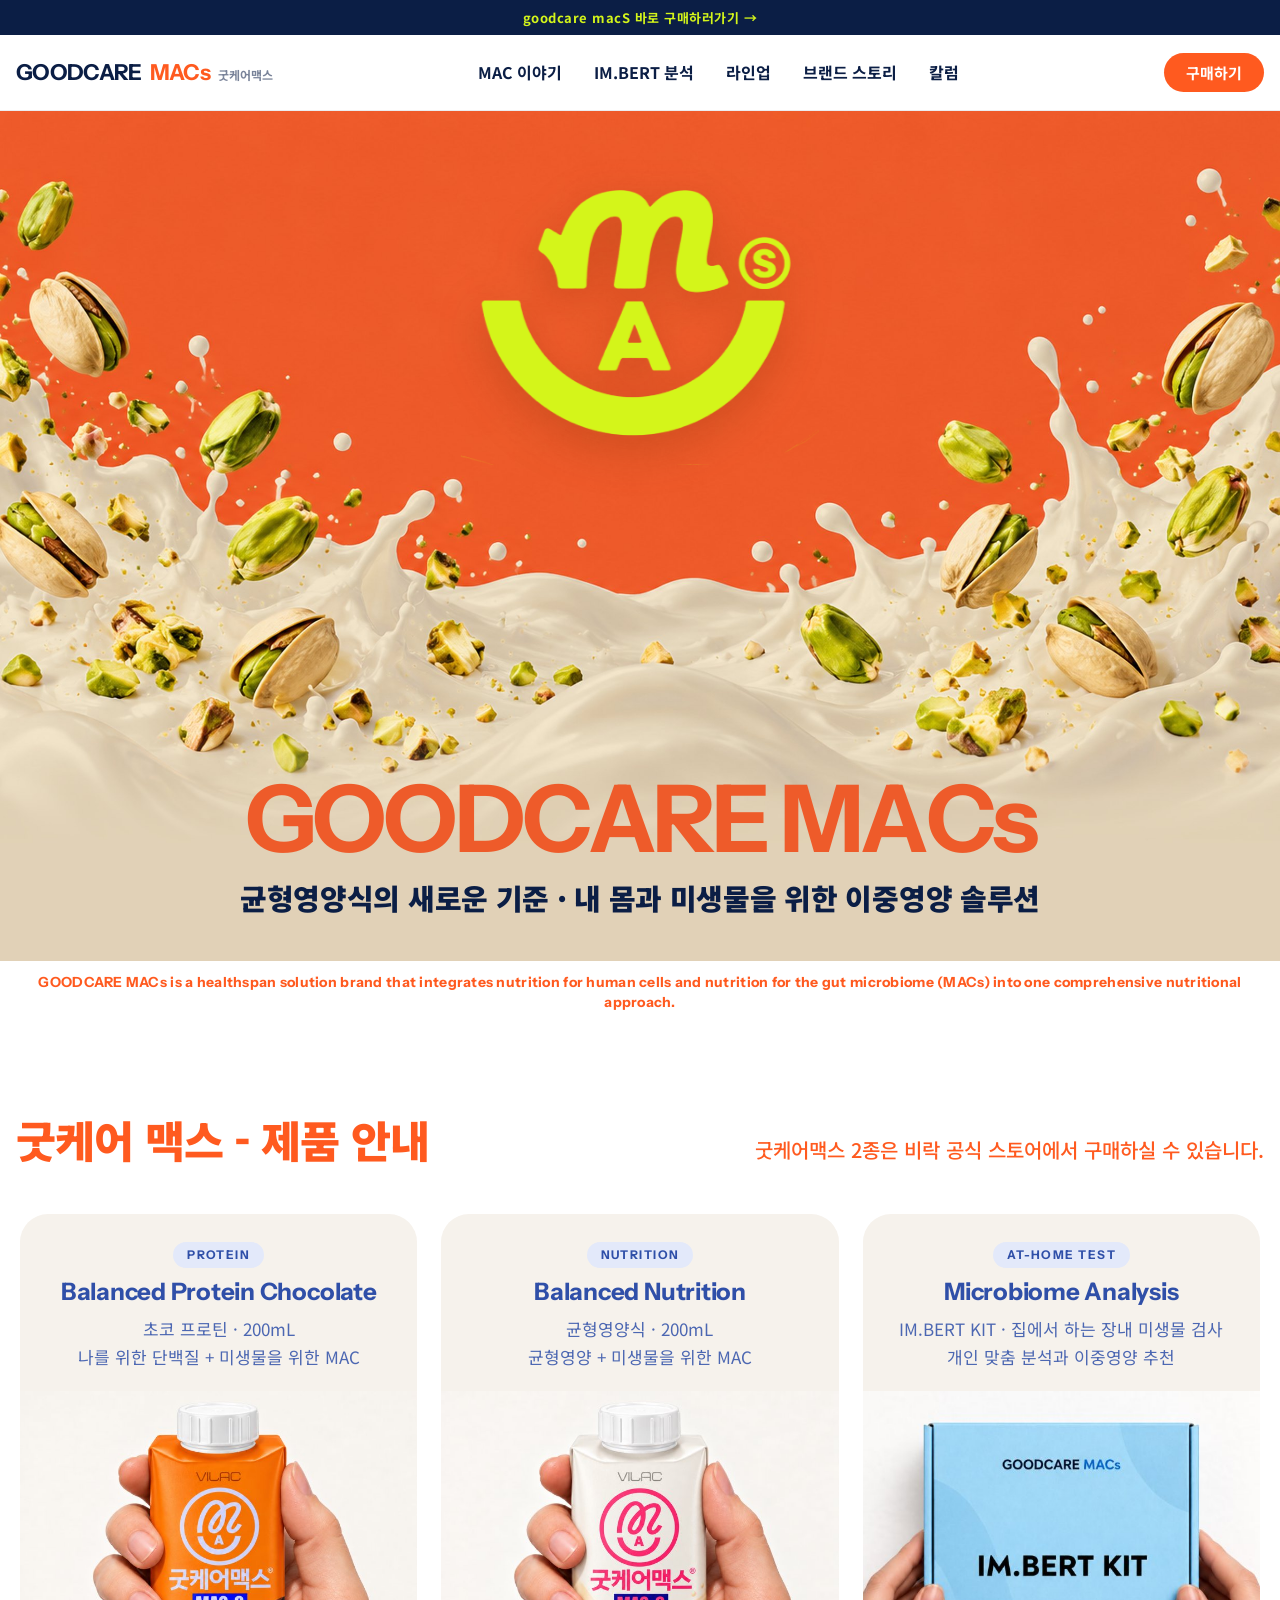
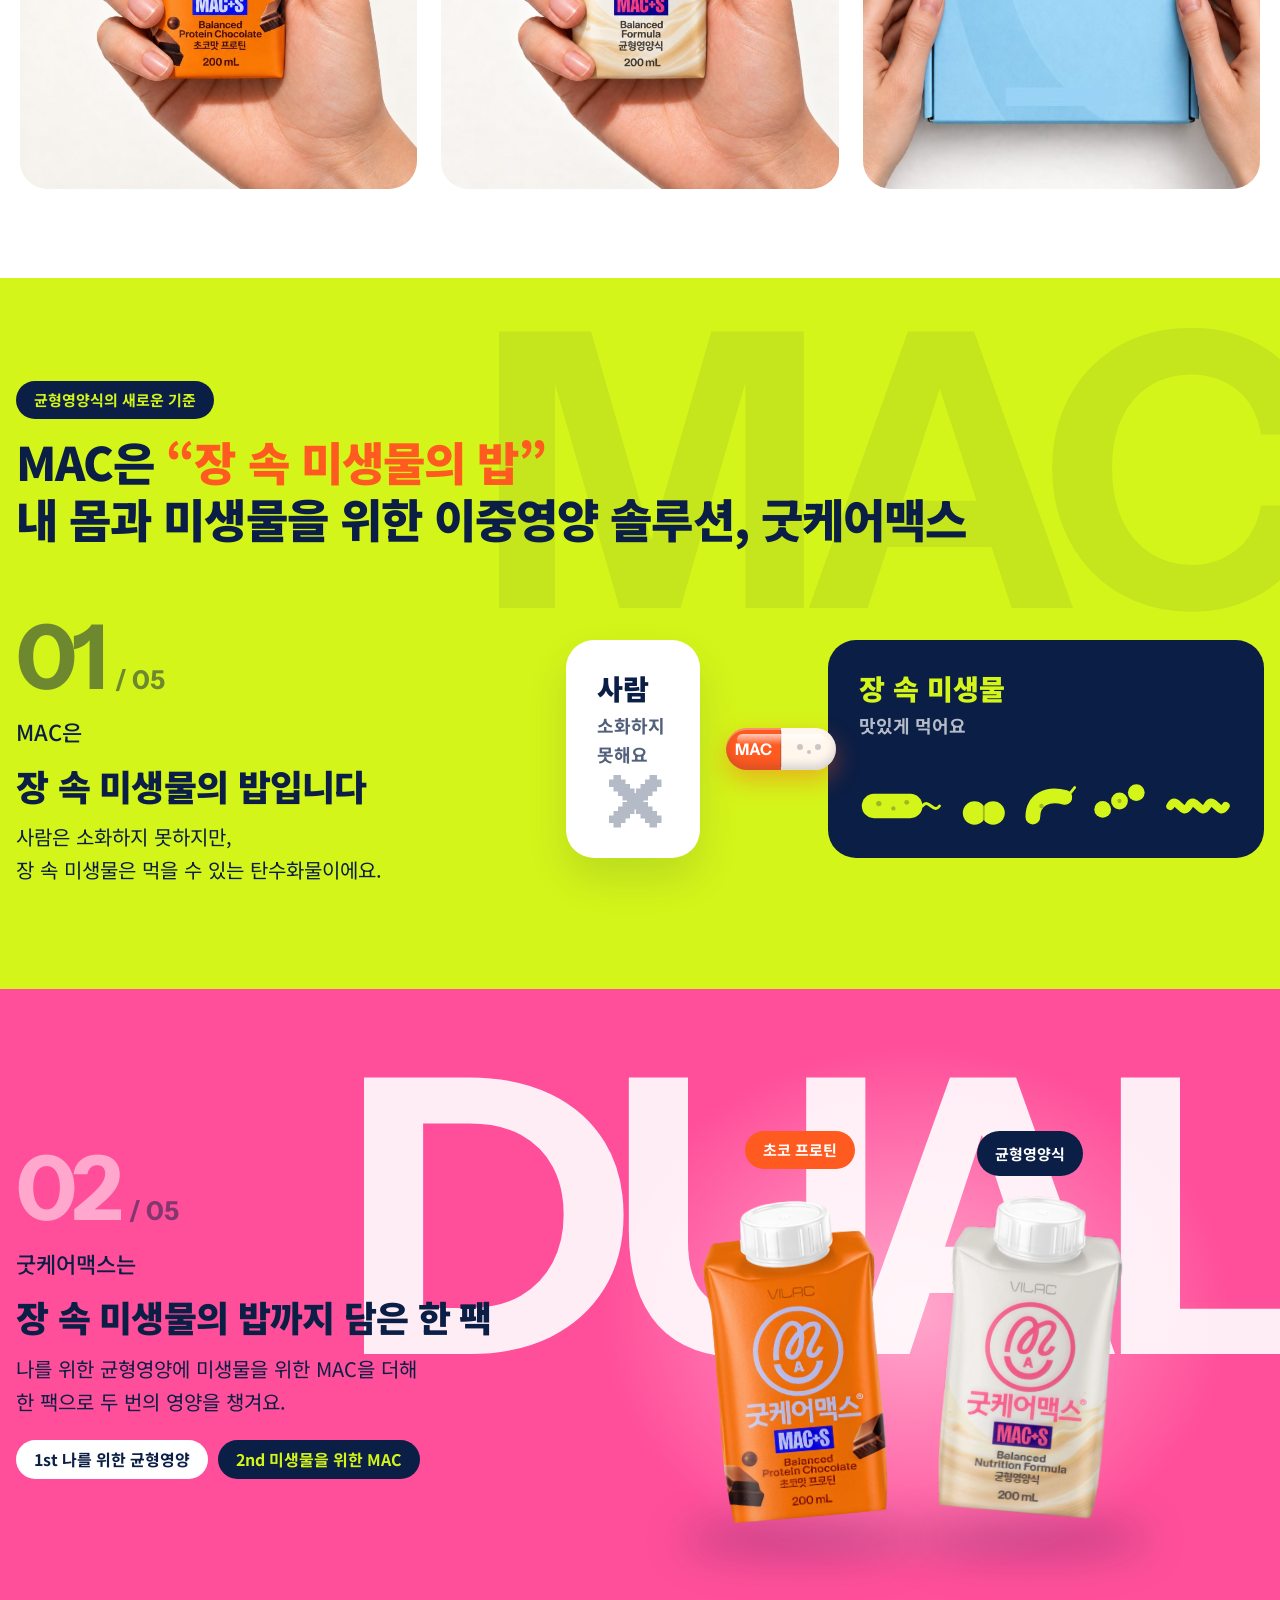
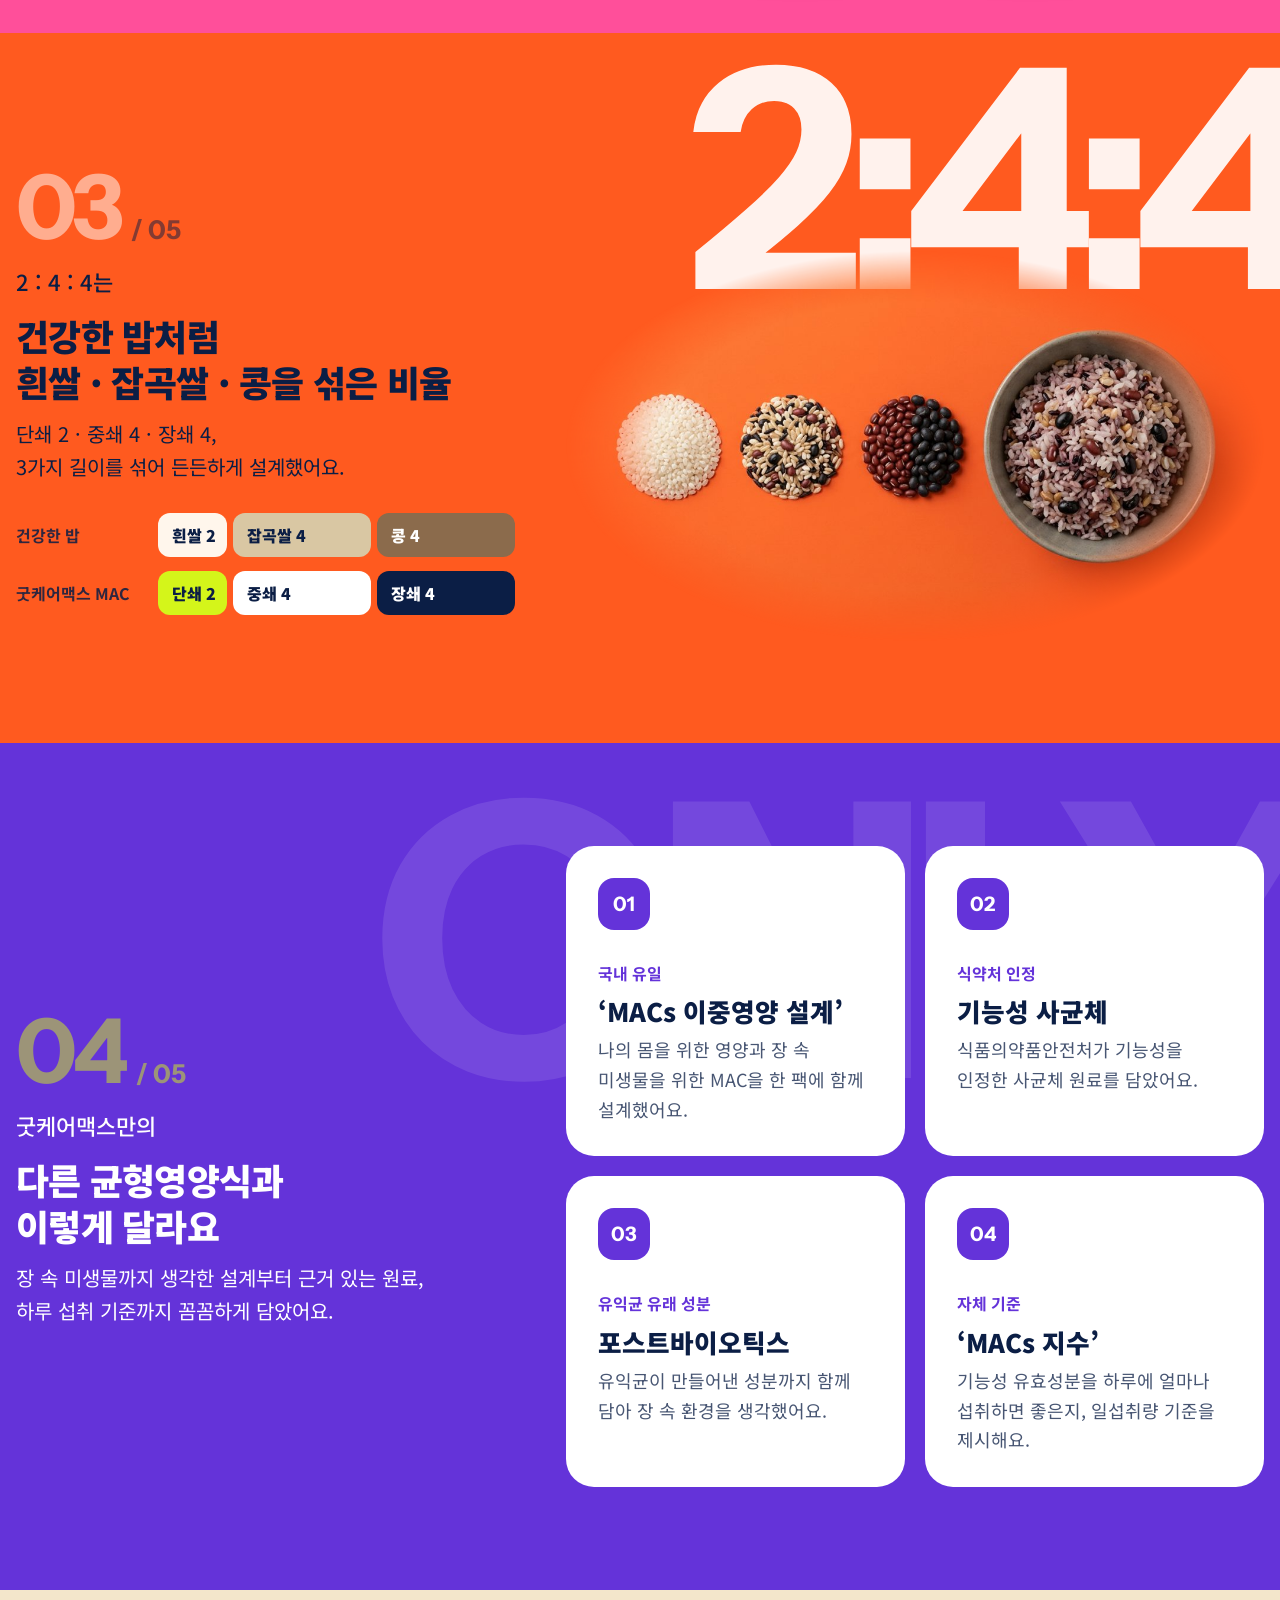
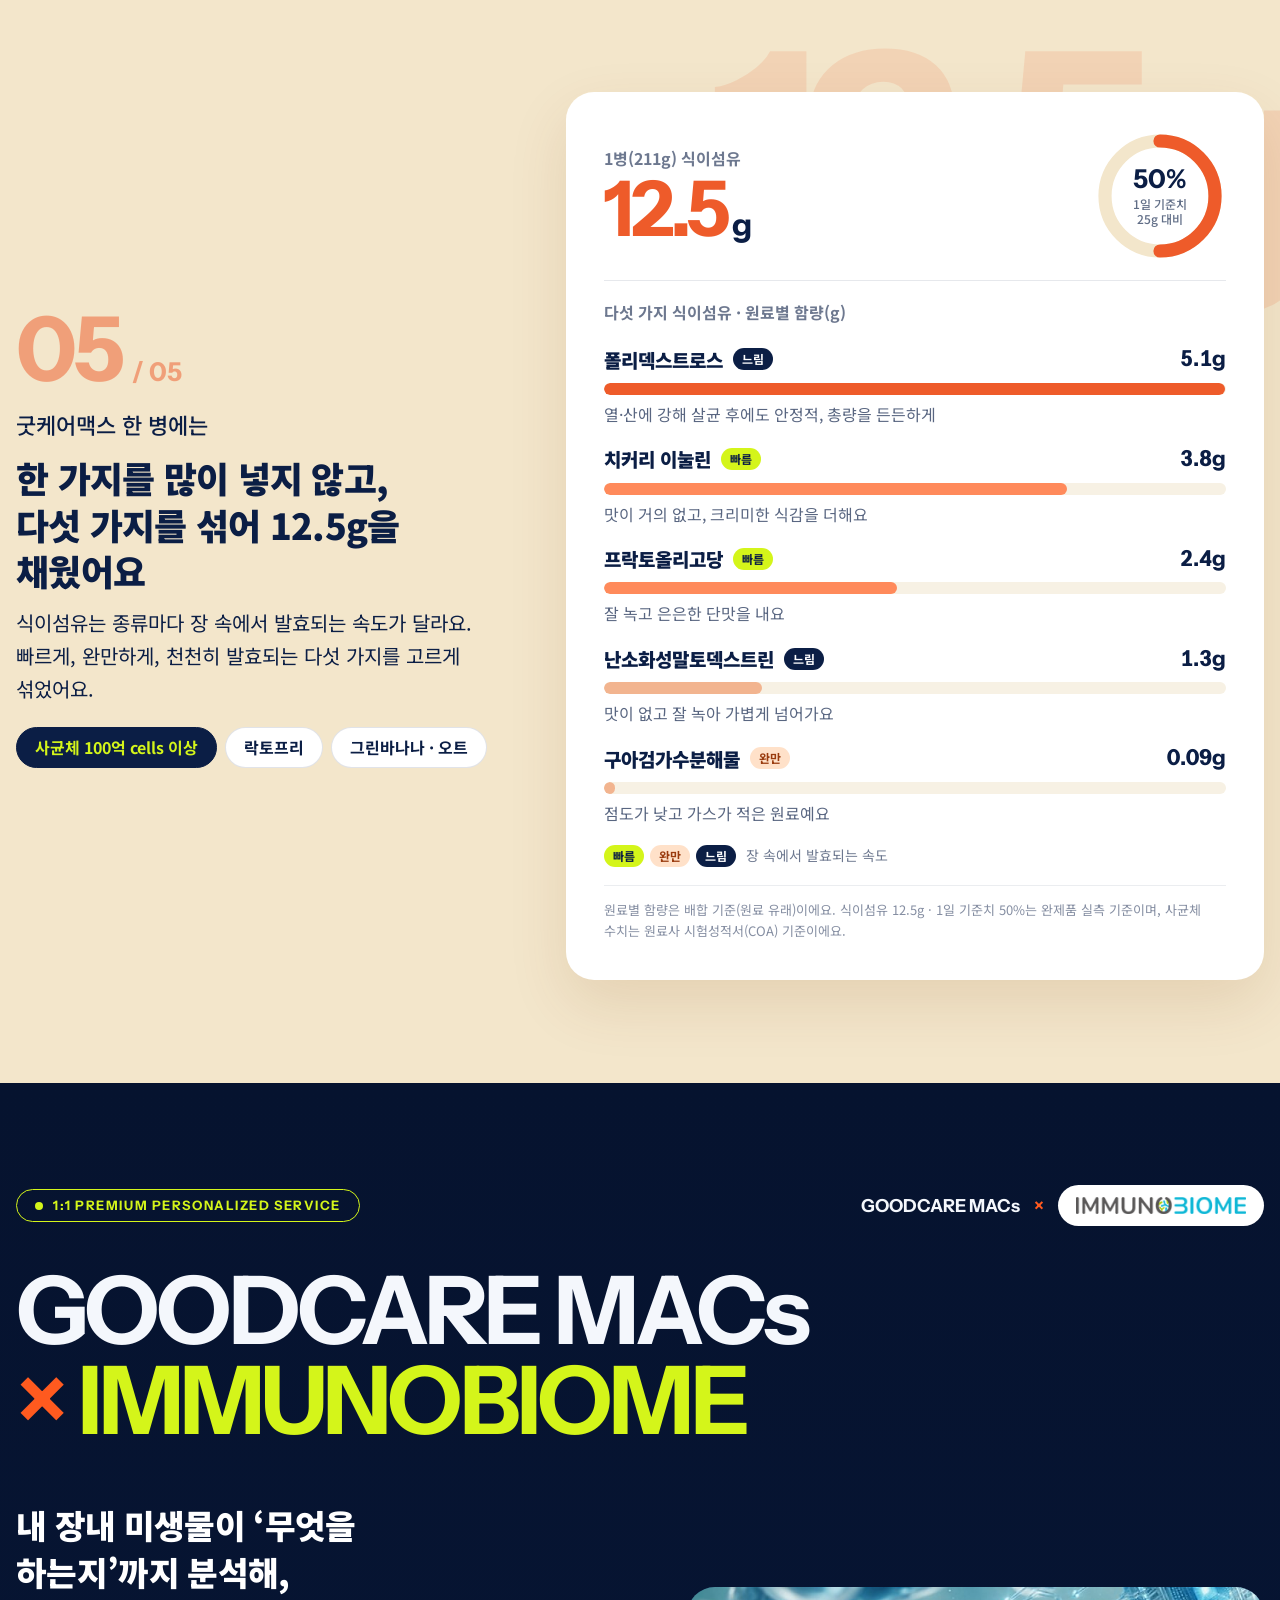
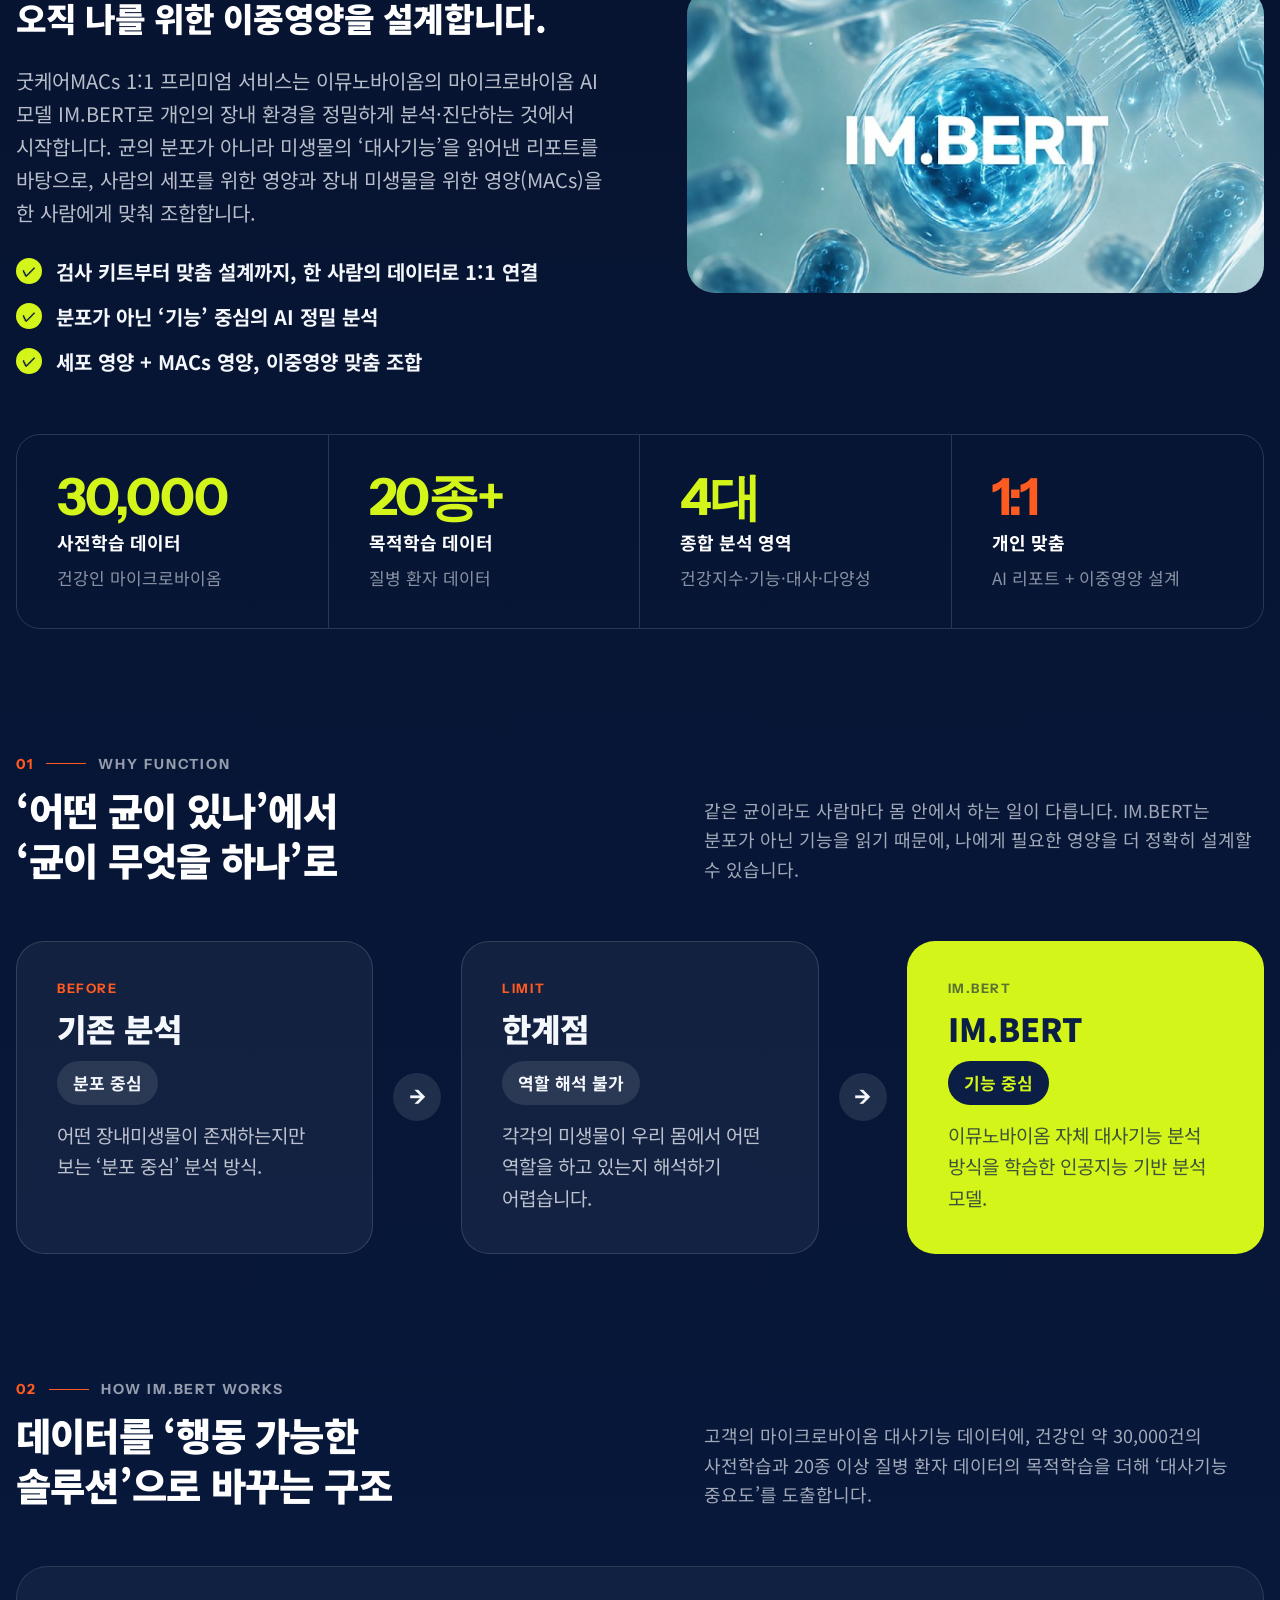
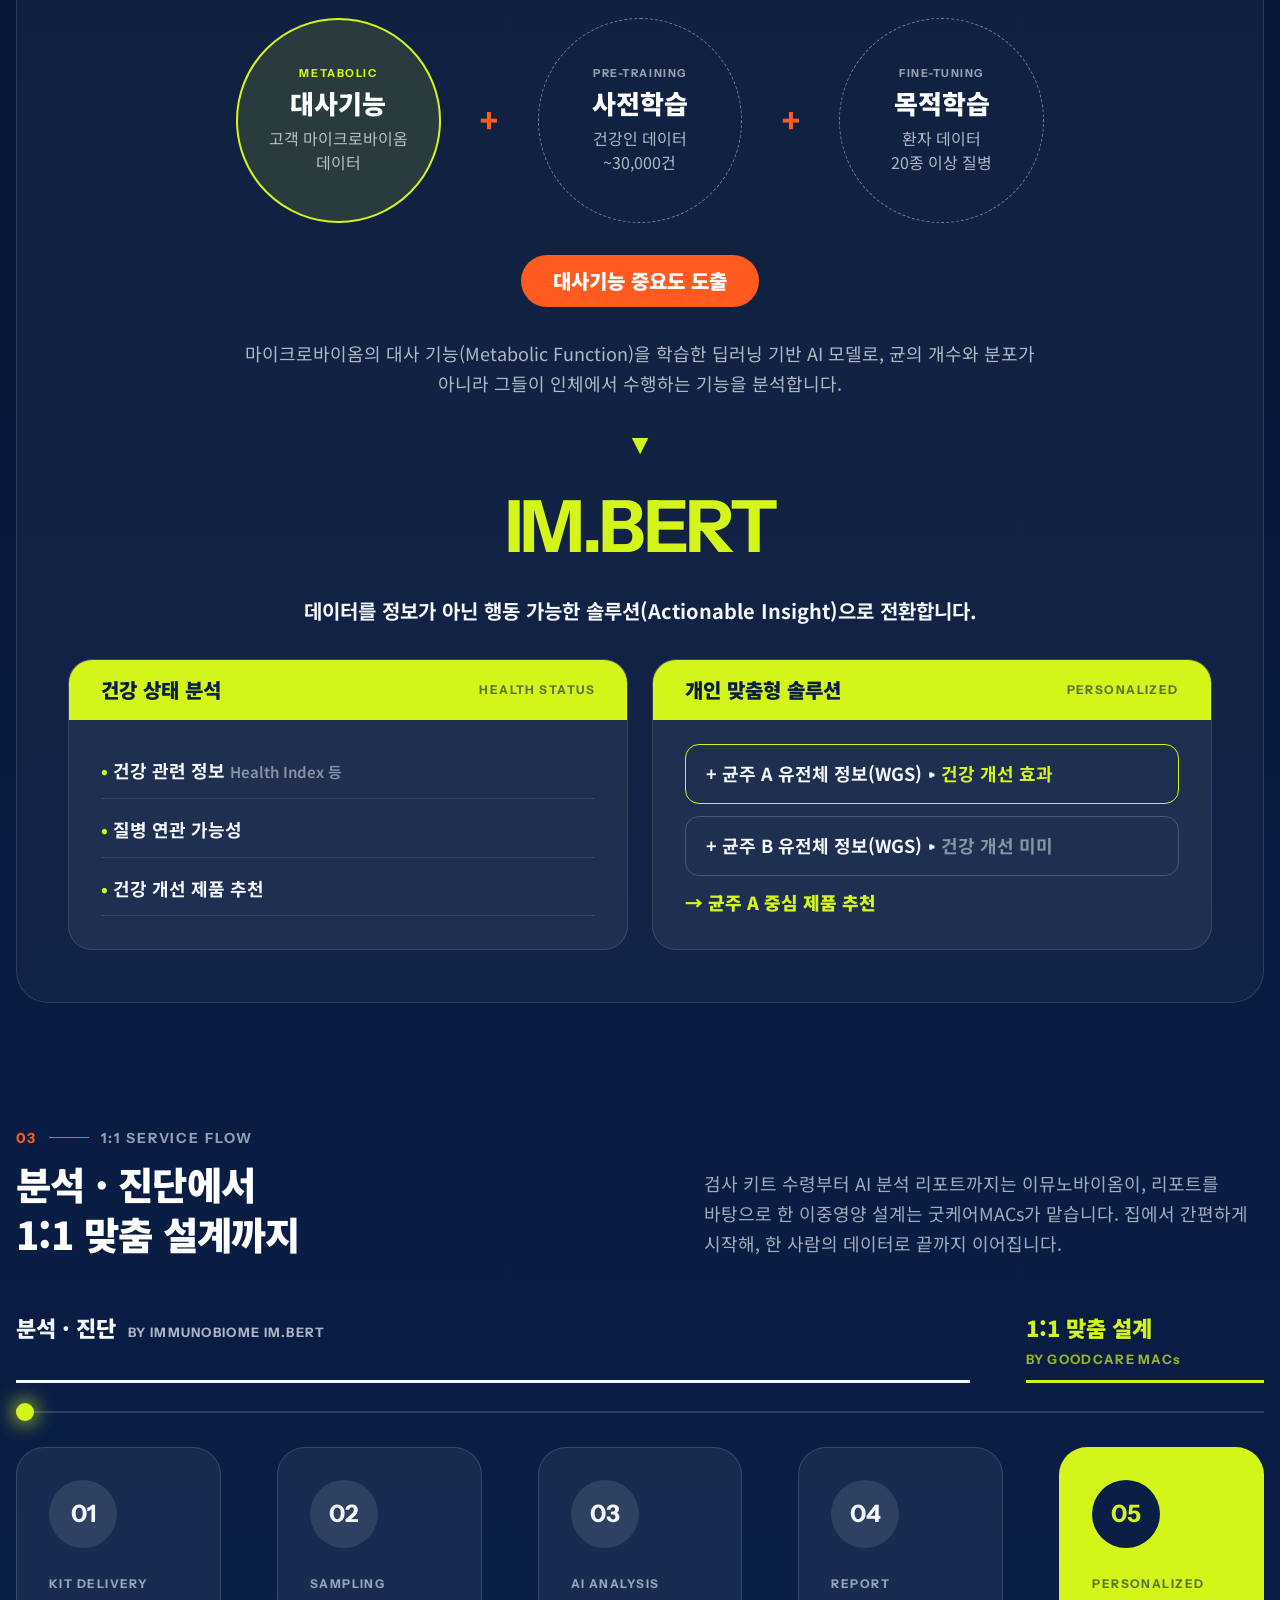
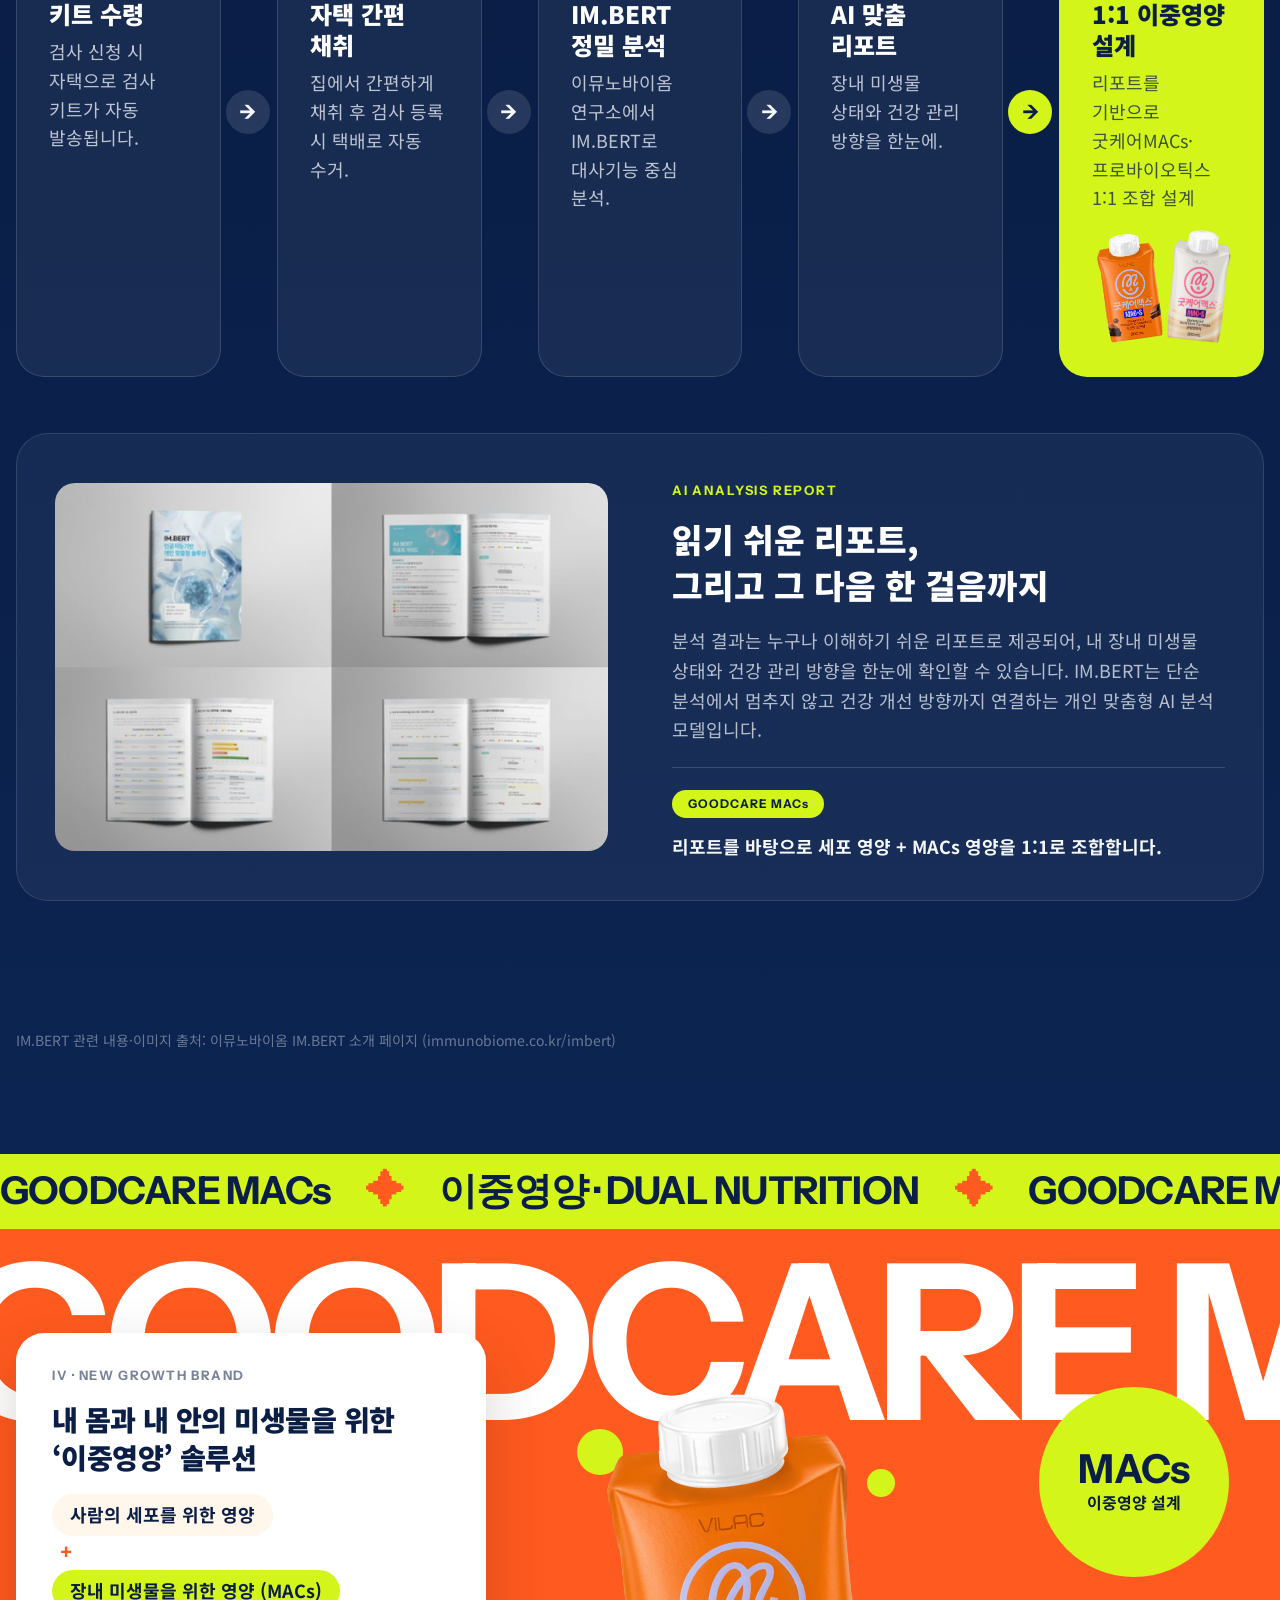
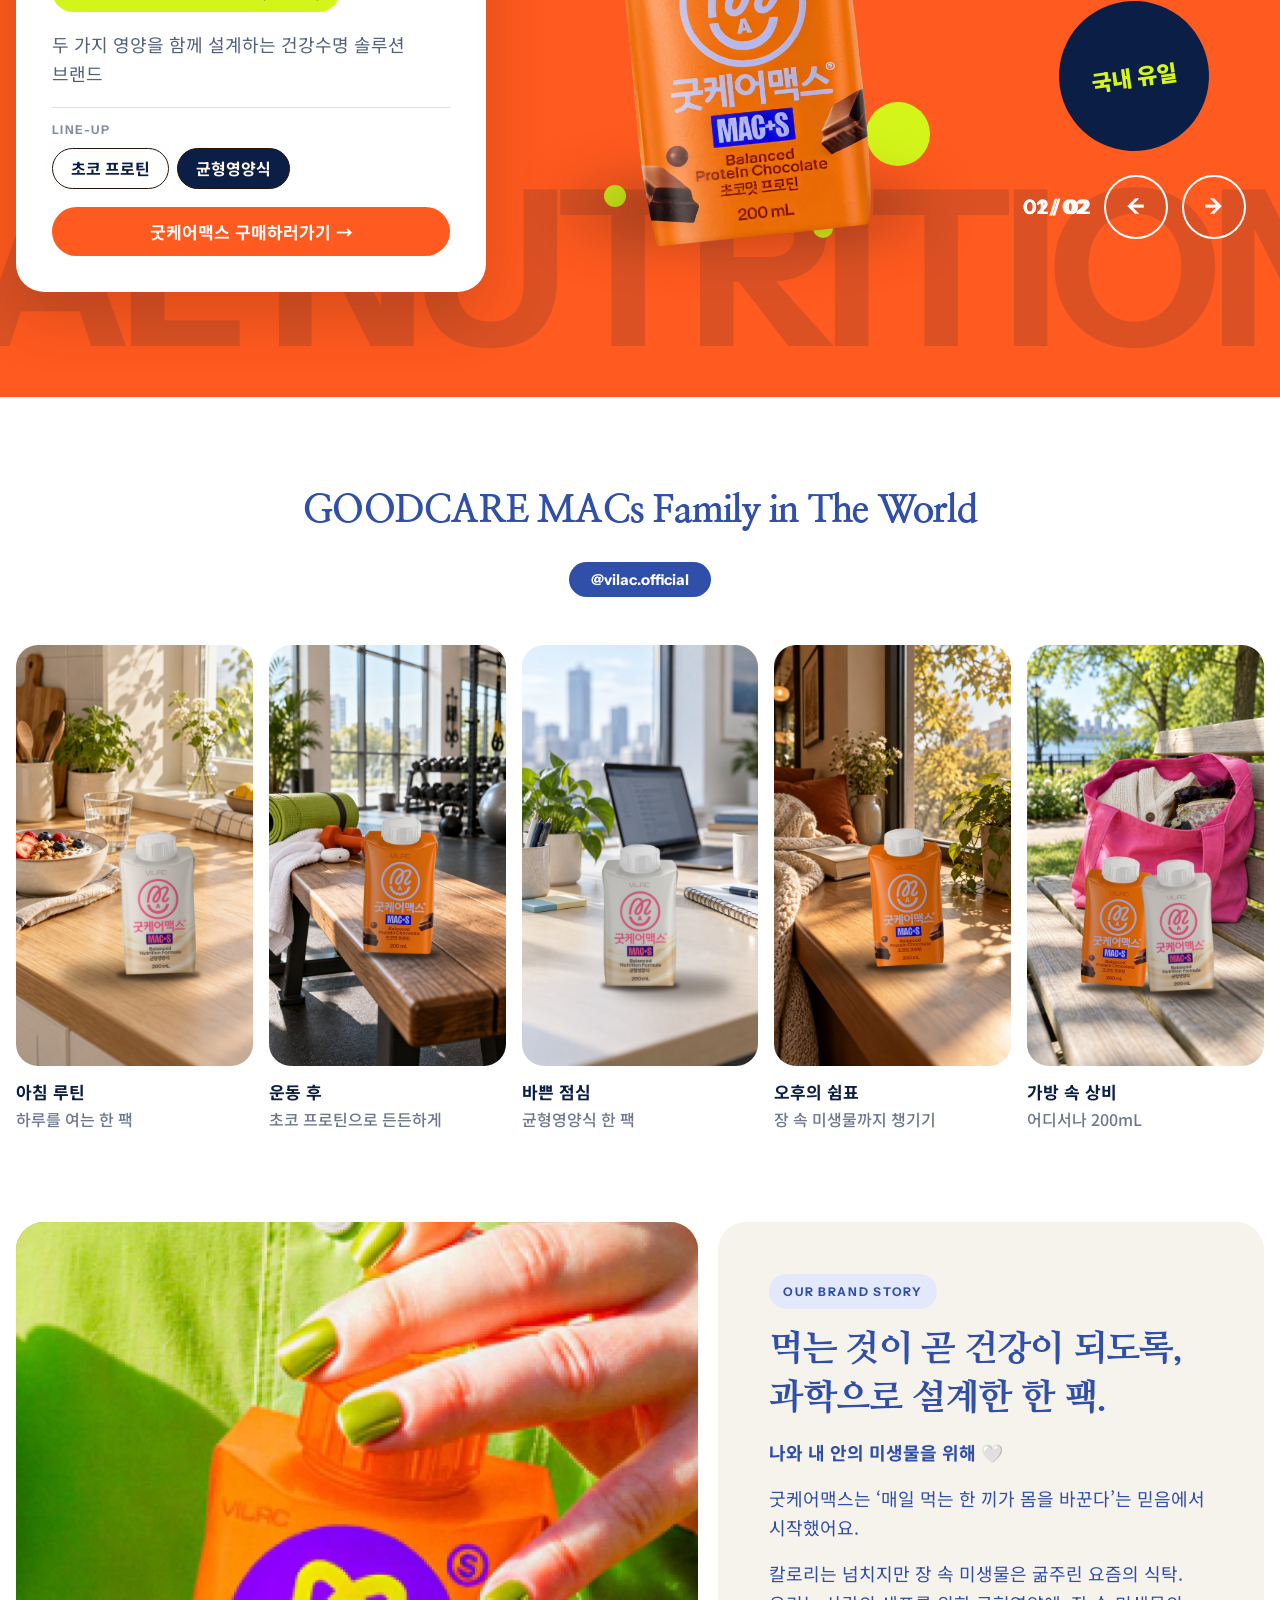
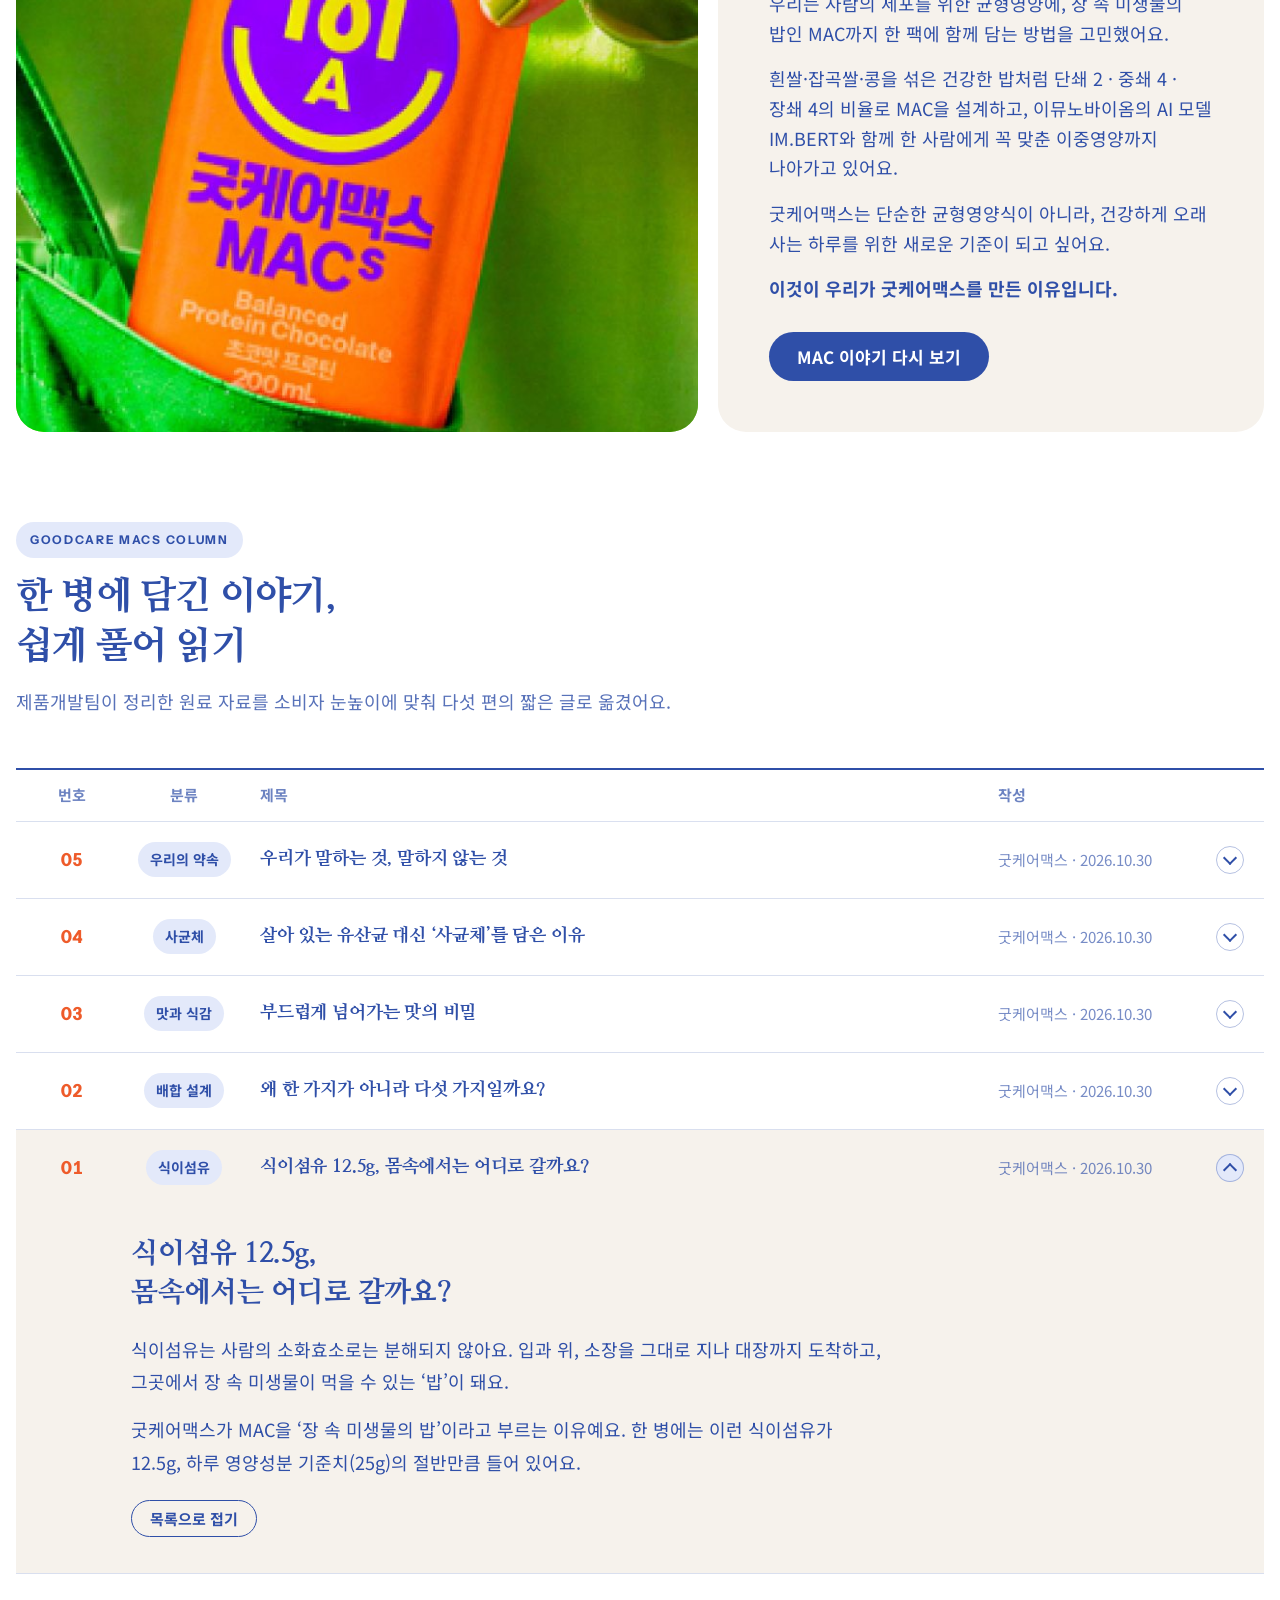
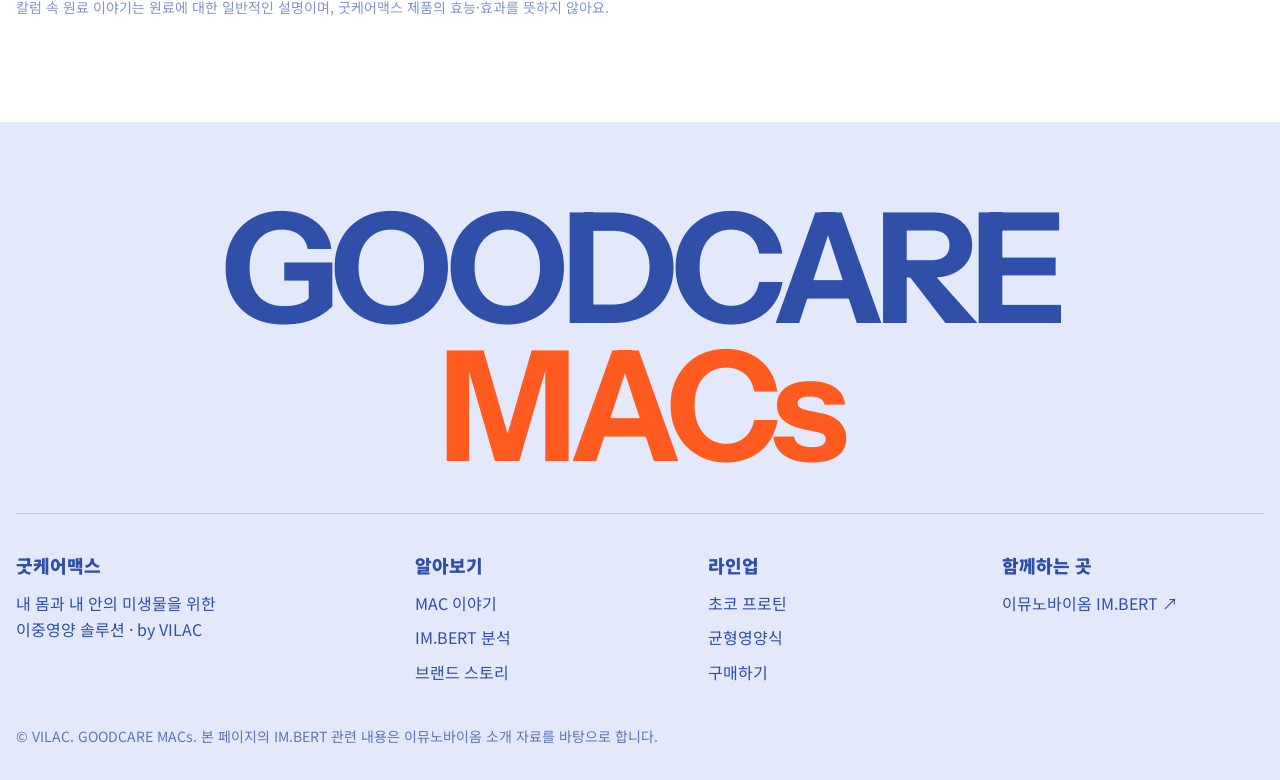
==== commit 2b77356a: "칼럼을 게시판 목록형으로, 마우스 따라오는 MACs 라벨 제거 Co-Authored-By: Claude Opus 5.5 <noreply@anthropic.com> Claude-Se" ====
--- a/index.html
+++ b/index.html
@@ -502,15 +502,6 @@
   .strip{scroll-padding-inline:max(16px,env(safe-area-inset-left,0px))}
 }
 
-/* ===== MACs cursor follower (mouse/trackpad only) ===== */
-.mac-cursor{position:fixed;left:0;top:0;z-index:9999;pointer-events:none;opacity:0;transition:opacity .25s ease;will-change:transform}
-.mac-cursor span{display:inline-flex;align-items:center;gap:6px;transform:translate(14px,14px) scale(var(--s,1));transform-origin:0 0;transition:transform .25s cubic-bezier(.34,1.56,.64,1);
-  background:var(--ink);color:var(--lime);border:1.5px solid var(--lime);border-radius:999px;padding:7px 14px 7px 10px;font:700 15px/1 var(--display);letter-spacing:.01em;box-shadow:0 8px 20px rgba(11,30,69,.25);white-space:nowrap}
-.mac-cursor span::before{content:"";width:8px;height:8px;border-radius:50%;background:#EE5B2A;animation:mc-blink 1.4s ease-in-out infinite}
-.mac-cursor.on{opacity:1}
-.mac-cursor.hot span{--s:1.25}
-@keyframes mc-blink{50%{transform:scale(.55);opacity:.6}}
-@media (hover:none),(pointer:coarse){.mac-cursor{display:none!important}}
 
 /* ===== MAC 05 · fiber composition (deck p.12) ===== */
 .m5{background:#F3E6CB;color:var(--ink)}
@@ -572,6 +563,38 @@
   .col-item:first-child{padding:26px 18px;border-radius:0}
   .fb-head{flex-wrap:wrap}.fb-gauge{width:112px;height:112px}
   .fb-top b{font-size:17px}
+}
+
+/* ===== column board ===== */
+.board{border-top:2px solid #2F4FA8;color:#2F4FA8}
+.board-head,.post summary{display:grid;grid-template-columns:72px 120px minmax(0,1fr) 190px 40px;align-items:center;gap:16px;padding:0 20px}
+.board-head{height:52px;border-bottom:1px solid rgba(47,79,168,.25);font-weight:700;font-size:15px;opacity:.7}
+.board-head span:nth-child(1),.board-head span:nth-child(2){text-align:center}
+.post{border-bottom:1px solid rgba(47,79,168,.18)}
+.post summary{list-style:none;cursor:pointer;min-height:76px;transition:background .2s}
+.post summary::-webkit-details-marker{display:none}
+.post summary:hover{background:#F6F2EC}
+.post[open] summary{background:#F6F2EC}
+.b-no{text-align:center;font:700 18px/1 var(--display);color:#EE5B2A;font-variant-numeric:tabular-nums}
+.b-cat{justify-self:center;font-weight:700;font-size:14px;background:#E3E9FA;border-radius:999px;padding:6px 12px;white-space:nowrap}
+.b-title{font:800 clamp(17px,1.4vw,20px)/1.45 var(--serif);letter-spacing:-.01em}
+.post summary:hover .b-title{text-decoration:underline;text-underline-offset:4px}
+.b-meta{font-size:15px;opacity:.65;white-space:nowrap}
+.b-arrow{width:28px;height:28px;border-radius:50%;border:1.5px solid rgba(47,79,168,.35);position:relative;justify-self:end;transition:transform .3s,background .2s}
+.b-arrow::before{content:"";position:absolute;left:50%;top:44%;width:8px;height:8px;border-right:2px solid #2F4FA8;border-bottom:2px solid #2F4FA8;transform:translate(-50%,-50%) rotate(45deg)}
+.post[open] .b-arrow{transform:rotate(180deg);background:#E3E9FA}
+.post-body{padding:28px clamp(20px,9vw,212px) 36px;background:#F6F2EC;display:grid;gap:16px;animation:post-in .35s ease both}
+.post-body h3{font:800 clamp(24px,2.2vw,32px)/1.4 var(--serif);letter-spacing:-.02em;margin:0 0 4px;color:#2F4FA8}
+.post-body p{font-size:18px;line-height:1.8;max-width:42em}
+.post-close{justify-self:start;margin-top:6px;border:1.5px solid #2F4FA8;background:transparent;color:#2F4FA8;border-radius:999px;padding:10px 18px;font:700 15px/1 var(--kr);cursor:pointer}
+.post-close:hover{background:#2F4FA8;color:#fff}
+@keyframes post-in{from{opacity:0;transform:translateY(-6px)}to{opacity:1;transform:none}}
+@media (max-width:820px){
+  .board-head{display:none}
+  .post summary{grid-template-columns:auto minmax(0,1fr) 28px;grid-template-areas:"no cat arrow" "title title title" "meta meta meta";row-gap:8px;column-gap:10px;padding:18px 4px}
+  .b-no{grid-area:no;text-align:left;font-size:16px}.b-cat{grid-area:cat;justify-self:start;font-size:13px}
+  .b-title{grid-area:title;font-size:18px}.b-meta{grid-area:meta;font-size:14px}.b-arrow{grid-area:arrow}
+  .post-body{padding:22px 16px 28px}.post-body p{font-size:17px}
 }
 @media (prefers-reduced-motion:reduce){*,*::before,*::after{animation:none!important;transition:none!important}html{scroll-behavior:auto}}
 
@@ -1118,8 +1141,78 @@
         <h2>한 병에 담긴 이야기,<br>쉽게 풀어 읽기</h2>
         <p>제품개발팀이 정리한 원료 자료를 소비자 눈높이에 맞춰 다섯 편의 짧은 글로 옮겼어요.</p>
       </div>
-      <div class="col-grid">
-        <article class="col-item"><span class="col-no">Column 01<i>식이섬유</i></span><h3>식이섬유 12.5g,<br>몸속에서는 어디로 갈까요?</h3><p>식이섬유는 사람의 소화효소로는 분해되지 않아요. 입과 위, 소장을 그대로 지나 대장까지 도착하고, 그곳에서 장 속 미생물이 먹을 수 있는 ‘밥’이 돼요.</p><p>굿케어맥스가 MAC을 ‘장 속 미생물의 밥’이라고 부르는 이유예요. 한 병에는 이런 식이섬유가 12.5g, 하루 영양성분 기준치(25g)의 절반만큼 들어 있어요.</p></article><article class="col-item"><span class="col-no">Column 02<i>배합 설계</i></span><h3>왜 한 가지가 아니라<br>다섯 가지일까요?</h3><p>식이섬유는 종류마다 장 속에서 발효되는 속도가 달라요. 이눌린과 올리고당은 빠르게, 구아검가수분해물은 완만하게, 폴리덱스트로스와 난소화성말토덱스트린은 천천히 발효돼요.</p><p>그래서 한 가지 원료를 많이 넣는 대신, 속도가 다른 다섯 가지를 고르게 섞어 12.5g을 채웠어요. 흰쌀·잡곡쌀·콩을 섞어 짓는 밥처럼요.</p></article><article class="col-item"><span class="col-no">Column 03<i>맛과 식감</i></span><h3>부드럽게 넘어가는<br>맛의 비밀</h3><p>식이섬유를 많이 넣으면 텁텁해지거나 가라앉기 쉬워요. 치커리 이눌린은 약 3%일 때 가장 크리미한 식감을 내고, 프락토올리고당은 은은한 단맛을 더해요.</p><p>폴리덱스트로스는 열과 산에 강해 살균 과정을 거쳐도 안정적이고, 난소화성말토덱스트린은 맛이 없고 잘 녹아 가볍게 넘어가요. 여기에 오트와 그린바나나로 고소한 풍미를 더했어요.</p></article><article class="col-item"><span class="col-no">Column 04<i>사균체</i></span><h3>살아 있는 유산균 대신<br>‘사균체’를 담은 이유</h3><p>굿케어맥스에는 열처리한 유산균, 사균체 EF-2001이 들어 있어요. 살아 있는 균이 아니어서 상온에서도 안정적이고, 고온 살균 공정을 거쳐도 영향이 적어요.</p><p>한 병에 사균체 100억 cells 이상을 담았고, 이 수치는 원료사의 시험성적서(COA)로 확인해요.</p></article><article class="col-item"><span class="col-no">Column 05<i>우리의 약속</i></span><h3>우리가 말하는 것,<br>말하지 않는 것</h3><p>원료에 대한 연구는 많지만, 원료의 연구 결과가 곧 제품의 효과는 아니에요.</p><p>그래서 굿케어맥스는 한 병에 무엇이 얼마나 들었는지를 정확히 알려드리는 데 집중해요. 식이섬유 12.5g, 사균체 100억 cells 이상, 락토프리. 확인되지 않은 효과는 약속하지 않을게요.</p></article>
+      <div class="board" role="list">
+        <div class="board-head" aria-hidden="true"><span>번호</span><span>분류</span><span>제목</span><span>작성</span><span></span></div>
+        <details class="post" id="column-05">
+          <summary>
+            <span class="b-no">05</span>
+            <span class="b-cat">우리의 약속</span>
+            <span class="b-title">우리가 말하는 것, 말하지 않는 것</span>
+            <span class="b-meta">굿케어맥스 · 2026.10.30</span>
+            <span class="b-arrow" aria-hidden="true"></span>
+          </summary>
+          <div class="post-body">
+            <h3>우리가 말하는 것,<br>말하지 않는 것</h3>
+            <p>원료에 대한 연구는 많지만, 원료의 연구 결과가 곧 제품의 효과는 아니에요.</p><p>그래서 굿케어맥스는 한 병에 무엇이 얼마나 들었는지를 정확히 알려드리는 데 집중해요. 식이섬유 12.5g, 사균체 100억 cells 이상, 락토프리. 확인되지 않은 효과는 약속하지 않을게요.</p>
+            <button type="button" class="post-close">목록으로 접기</button>
+          </div>
+        </details>
+        <details class="post" id="column-04">
+          <summary>
+            <span class="b-no">04</span>
+            <span class="b-cat">사균체</span>
+            <span class="b-title">살아 있는 유산균 대신 ‘사균체’를 담은 이유</span>
+            <span class="b-meta">굿케어맥스 · 2026.10.30</span>
+            <span class="b-arrow" aria-hidden="true"></span>
+          </summary>
+          <div class="post-body">
+            <h3>살아 있는 유산균 대신<br>‘사균체’를 담은 이유</h3>
+            <p>굿케어맥스에는 열처리한 유산균, 사균체 EF-2001이 들어 있어요. 살아 있는 균이 아니어서 상온에서도 안정적이고, 고온 살균 공정을 거쳐도 영향이 적어요.</p><p>한 병에 사균체 100억 cells 이상을 담았고, 이 수치는 원료사의 시험성적서(COA)로 확인해요.</p>
+            <button type="button" class="post-close">목록으로 접기</button>
+          </div>
+        </details>
+        <details class="post" id="column-03">
+          <summary>
+            <span class="b-no">03</span>
+            <span class="b-cat">맛과 식감</span>
+            <span class="b-title">부드럽게 넘어가는 맛의 비밀</span>
+            <span class="b-meta">굿케어맥스 · 2026.10.30</span>
+            <span class="b-arrow" aria-hidden="true"></span>
+          </summary>
+          <div class="post-body">
+            <h3>부드럽게 넘어가는<br>맛의 비밀</h3>
+            <p>식이섬유를 많이 넣으면 텁텁해지거나 가라앉기 쉬워요. 치커리 이눌린은 약 3%일 때 가장 크리미한 식감을 내고, 프락토올리고당은 은은한 단맛을 더해요.</p><p>폴리덱스트로스는 열과 산에 강해 살균 과정을 거쳐도 안정적이고, 난소화성말토덱스트린은 맛이 없고 잘 녹아 가볍게 넘어가요. 여기에 오트와 그린바나나로 고소한 풍미를 더했어요.</p>
+            <button type="button" class="post-close">목록으로 접기</button>
+          </div>
+        </details>
+        <details class="post" id="column-02">
+          <summary>
+            <span class="b-no">02</span>
+            <span class="b-cat">배합 설계</span>
+            <span class="b-title">왜 한 가지가 아니라 다섯 가지일까요?</span>
+            <span class="b-meta">굿케어맥스 · 2026.10.30</span>
+            <span class="b-arrow" aria-hidden="true"></span>
+          </summary>
+          <div class="post-body">
+            <h3>왜 한 가지가 아니라<br>다섯 가지일까요?</h3>
+            <p>식이섬유는 종류마다 장 속에서 발효되는 속도가 달라요. 이눌린과 올리고당은 빠르게, 구아검가수분해물은 완만하게, 폴리덱스트로스와 난소화성말토덱스트린은 천천히 발효돼요.</p><p>그래서 한 가지 원료를 많이 넣는 대신, 속도가 다른 다섯 가지를 고르게 섞어 12.5g을 채웠어요. 흰쌀·잡곡쌀·콩을 섞어 짓는 밥처럼요.</p>
+            <button type="button" class="post-close">목록으로 접기</button>
+          </div>
+        </details>
+        <details class="post" id="column-01" open>
+          <summary>
+            <span class="b-no">01</span>
+            <span class="b-cat">식이섬유</span>
+            <span class="b-title">식이섬유 12.5g, 몸속에서는 어디로 갈까요?</span>
+            <span class="b-meta">굿케어맥스 · 2026.10.30</span>
+            <span class="b-arrow" aria-hidden="true"></span>
+          </summary>
+          <div class="post-body">
+            <h3>식이섬유 12.5g,<br>몸속에서는 어디로 갈까요?</h3>
+            <p>식이섬유는 사람의 소화효소로는 분해되지 않아요. 입과 위, 소장을 그대로 지나 대장까지 도착하고, 그곳에서 장 속 미생물이 먹을 수 있는 ‘밥’이 돼요.</p><p>굿케어맥스가 MAC을 ‘장 속 미생물의 밥’이라고 부르는 이유예요. 한 병에는 이런 식이섬유가 12.5g, 하루 영양성분 기준치(25g)의 절반만큼 들어 있어요.</p>
+            <button type="button" class="post-close">목록으로 접기</button>
+          </div>
+        </details>
       </div>
       <p class="col-note">칼럼 속 원료 이야기는 원료에 대한 일반적인 설명이며, 굿케어맥스 제품의 효능·효과를 뜻하지 않아요.</p>
     </div>
@@ -1181,21 +1274,13 @@
 })();
 </script>
 
-<div class="mac-cursor" aria-hidden="true"><span>MACs</span></div>
 <script>
 (function(){
-  // "MACs" label that trails the mouse with a soft lag; grows over links and buttons.
-  if(!matchMedia('(hover:hover) and (pointer:fine)').matches)return;
-  const el=document.querySelector('.mac-cursor');
-  const still=matchMedia('(prefers-reduced-motion: reduce)').matches;
-  let tx=-100,ty=-100,x=-100,y=-100,run=false;
-  function tick(){x+=(tx-x)*(still?1:.18);y+=(ty-y)*(still?1:.18);el.style.transform='translate3d('+x+'px,'+y+'px,0)';
-    if(Math.abs(tx-x)>.1||Math.abs(ty-y)>.1)requestAnimationFrame(tick);else run=false;}
-  addEventListener('pointermove',e=>{if(e.pointerType!=='mouse')return;tx=e.clientX;ty=e.clientY;el.classList.add('on');
-    el.classList.toggle('hot',!!e.target.closest('a,button,.hero-logo,.hero h1'));
-    if(!run){run=true;requestAnimationFrame(tick);}},{passive:true});
-  document.addEventListener('pointerleave',()=>el.classList.remove('on'));
-  addEventListener('blur',()=>el.classList.remove('on'));
+  // Column board: one post open at a time; "목록으로 접기" closes it and returns to its row.
+  const posts=[...document.querySelectorAll('.board .post')];
+  posts.forEach(d=>d.addEventListener('toggle',()=>{if(d.open)posts.forEach(o=>{if(o!==d)o.open=false;});}));
+  document.querySelectorAll('.post-close').forEach(b=>b.addEventListener('click',()=>{const d=b.closest('.post');d.open=false;d.querySelector('summary').focus({preventScroll:true});d.scrollIntoView({block:'nearest',behavior:'smooth'});}));
+  const h=location.hash&&document.querySelector(location.hash+'.post');if(h)h.open=true;
 })();
 </script>
 </body>
